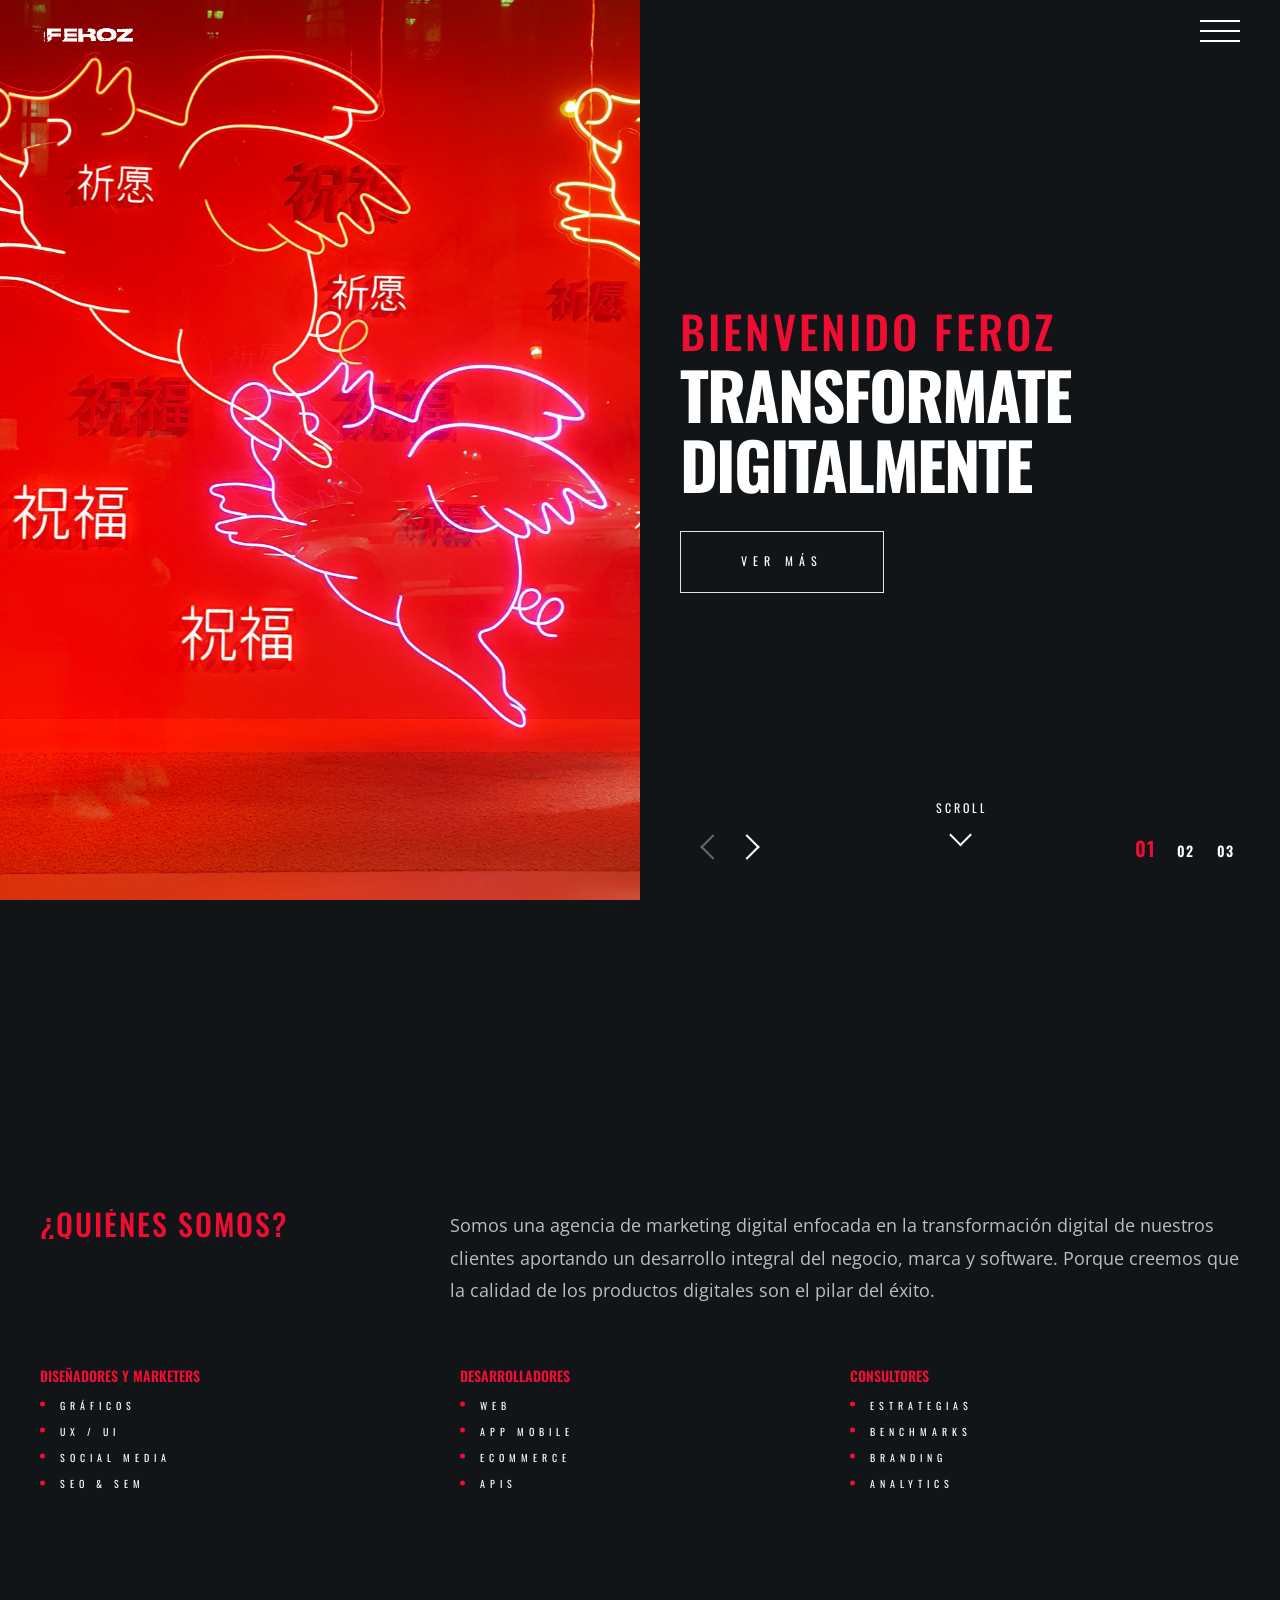
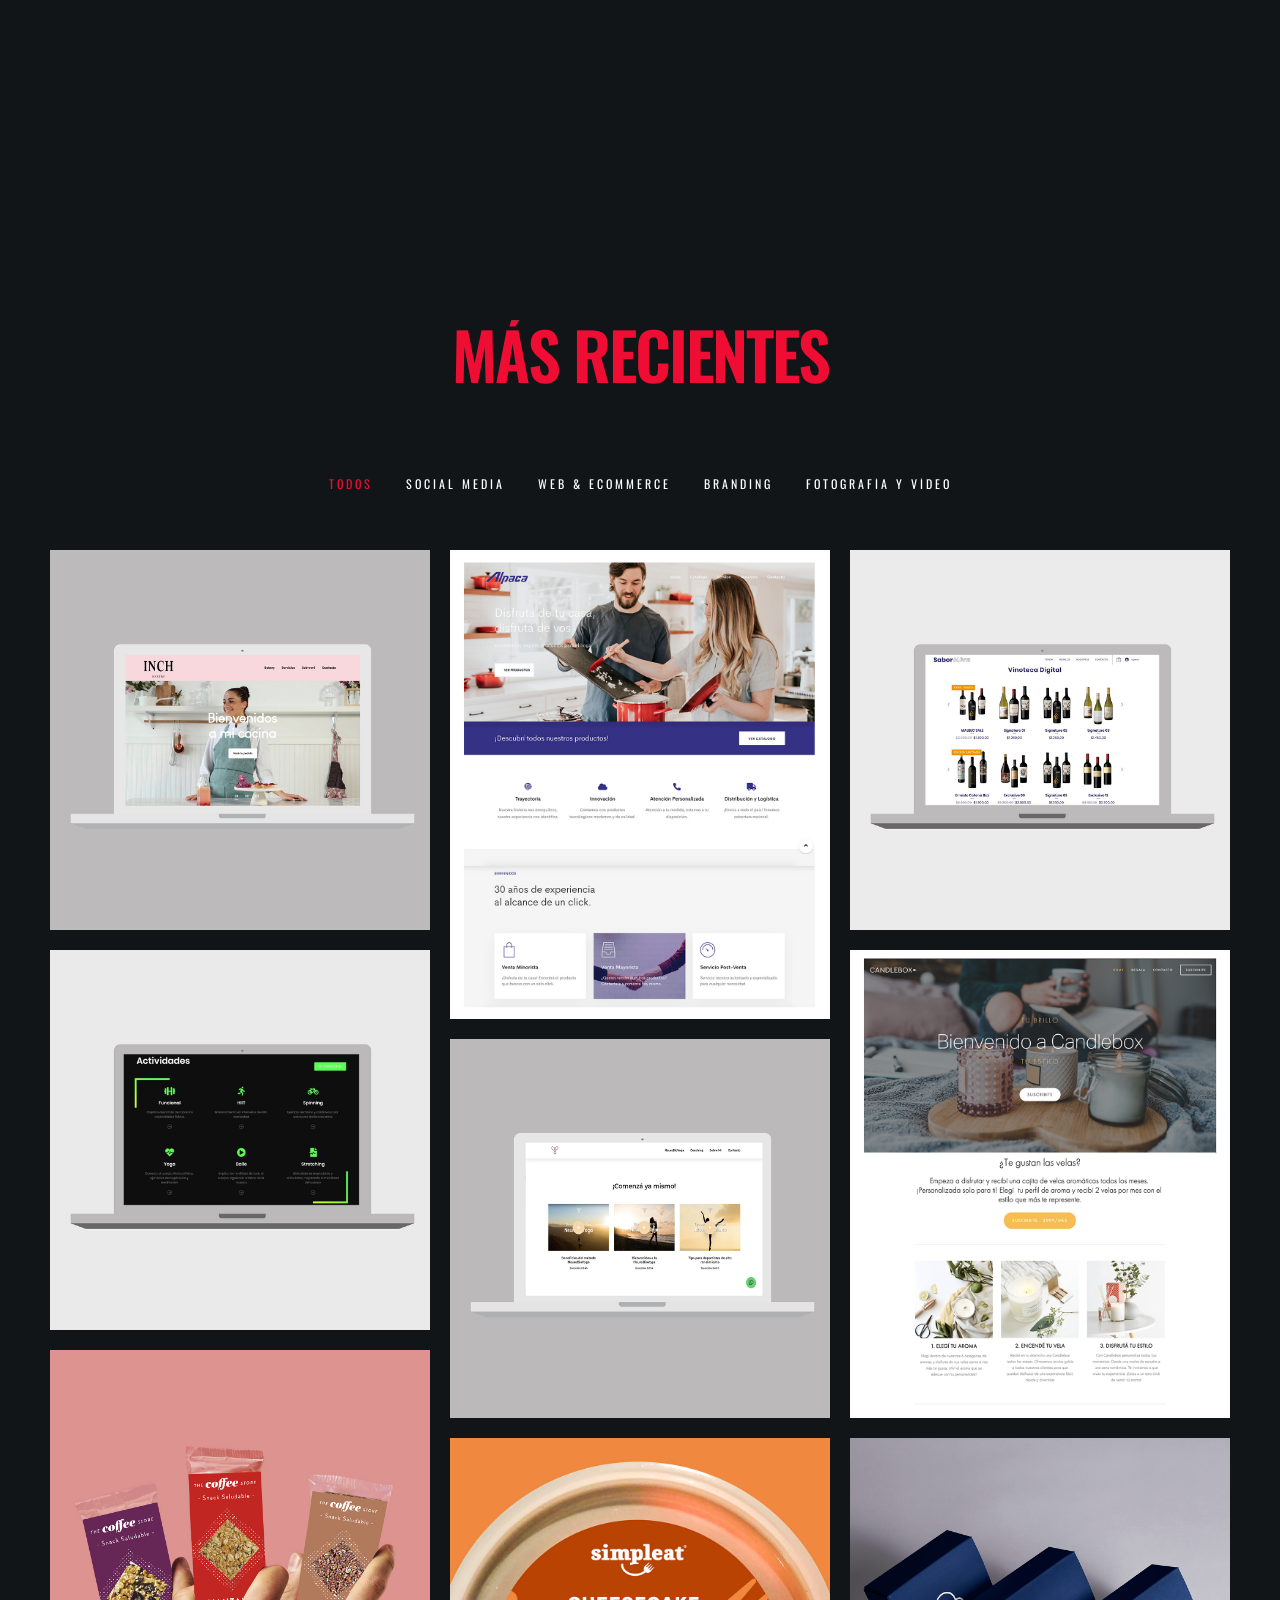
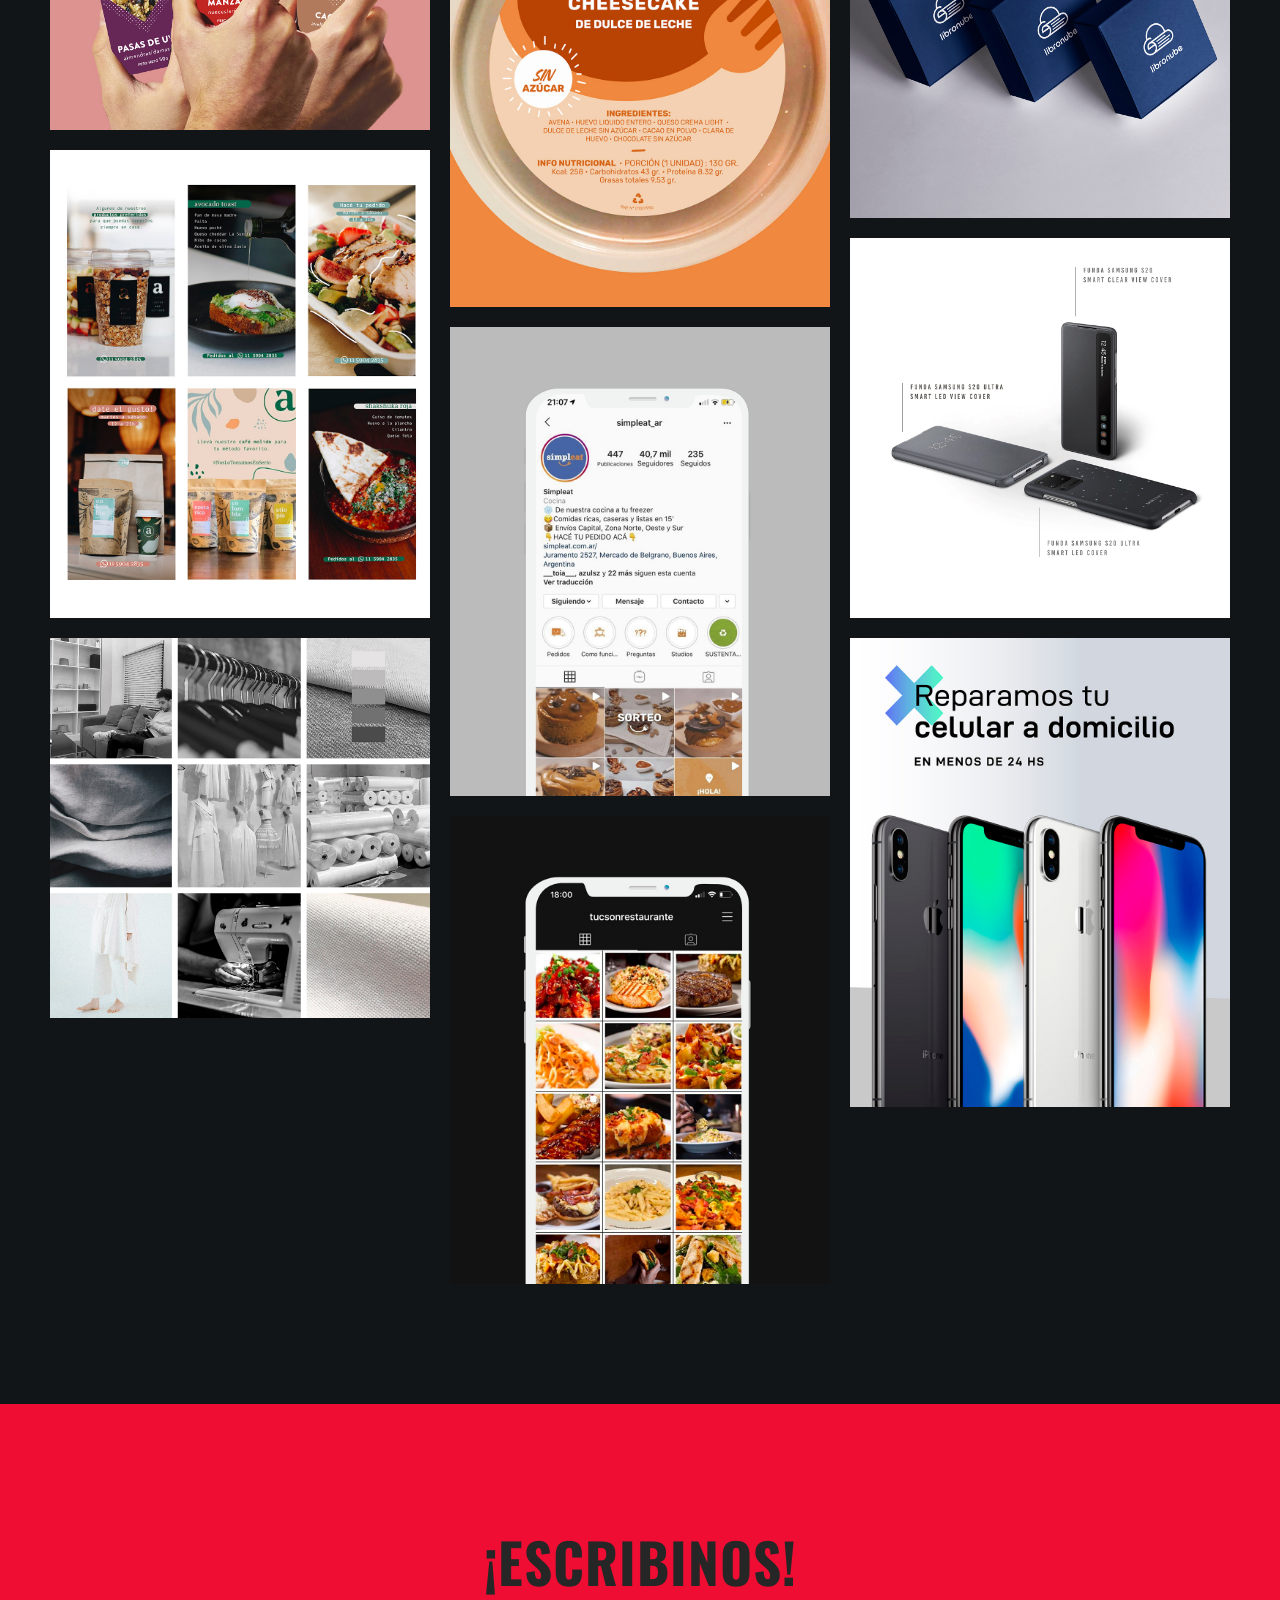
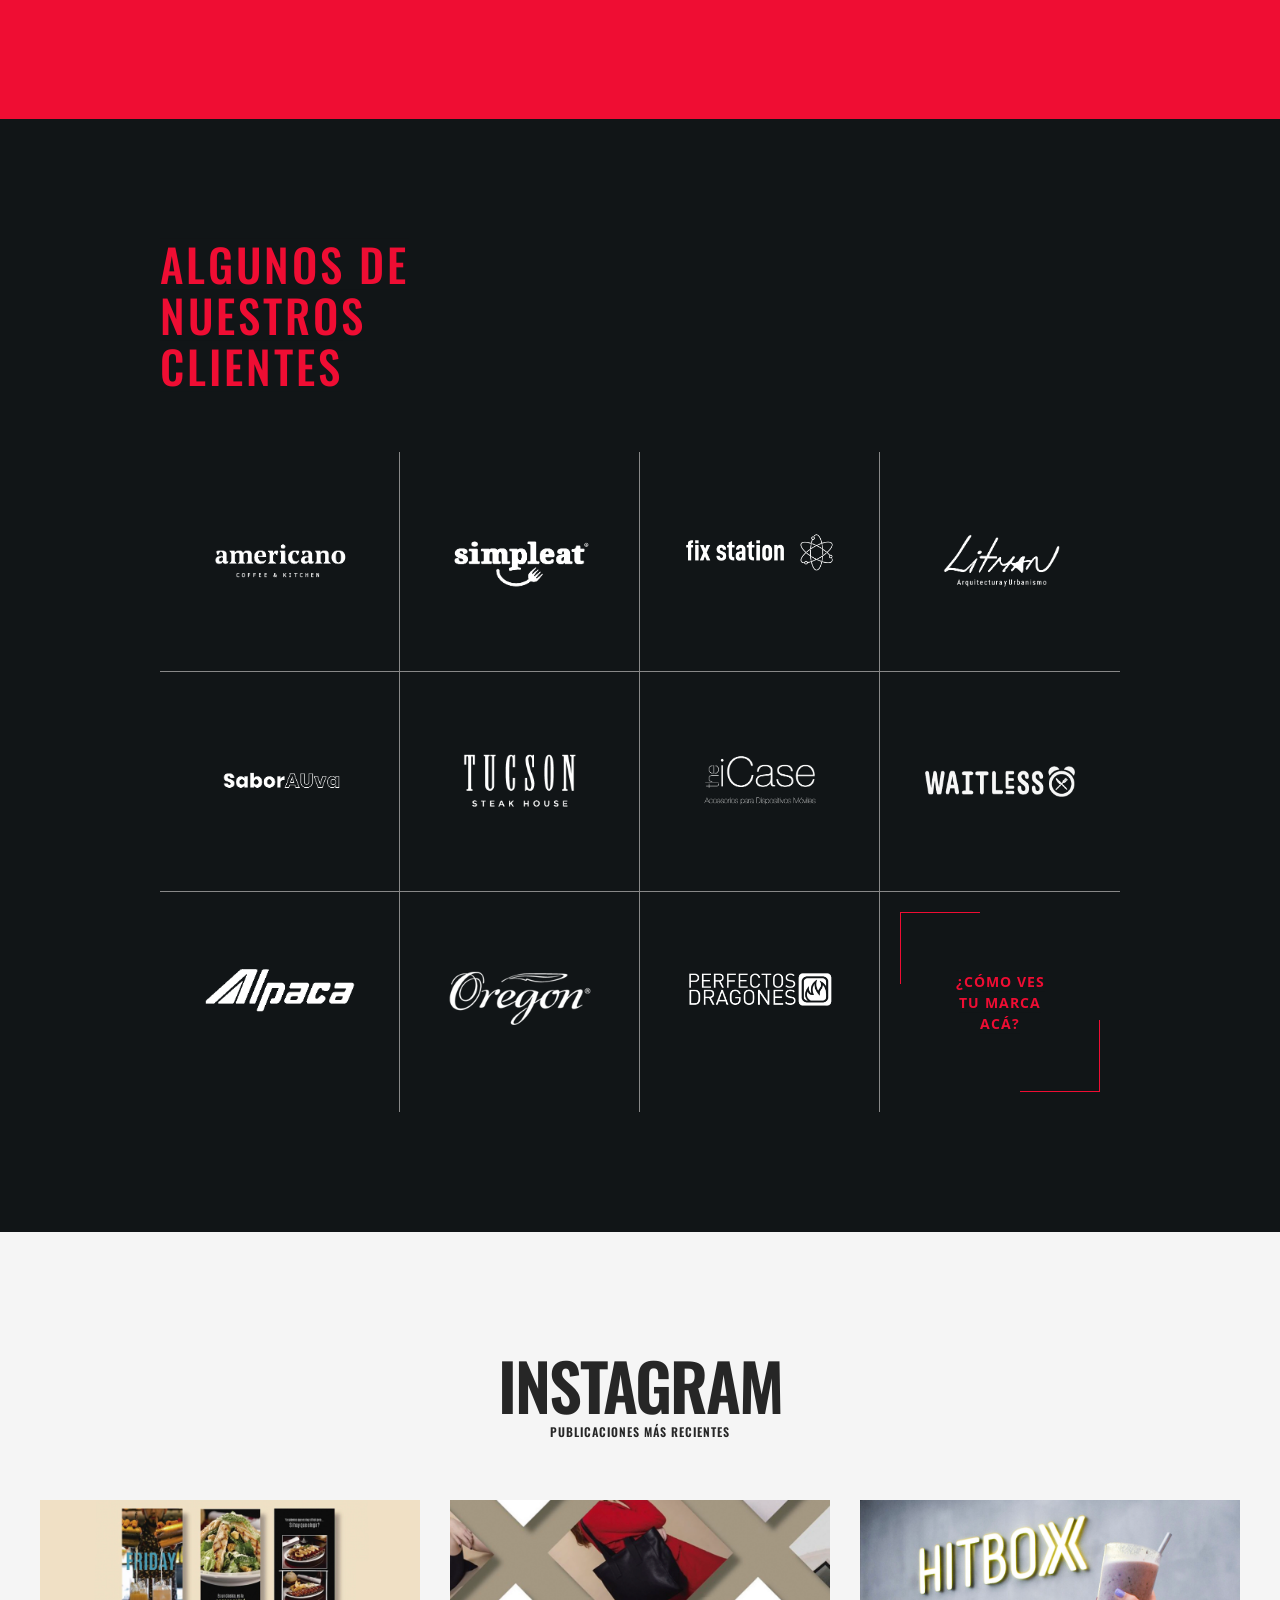
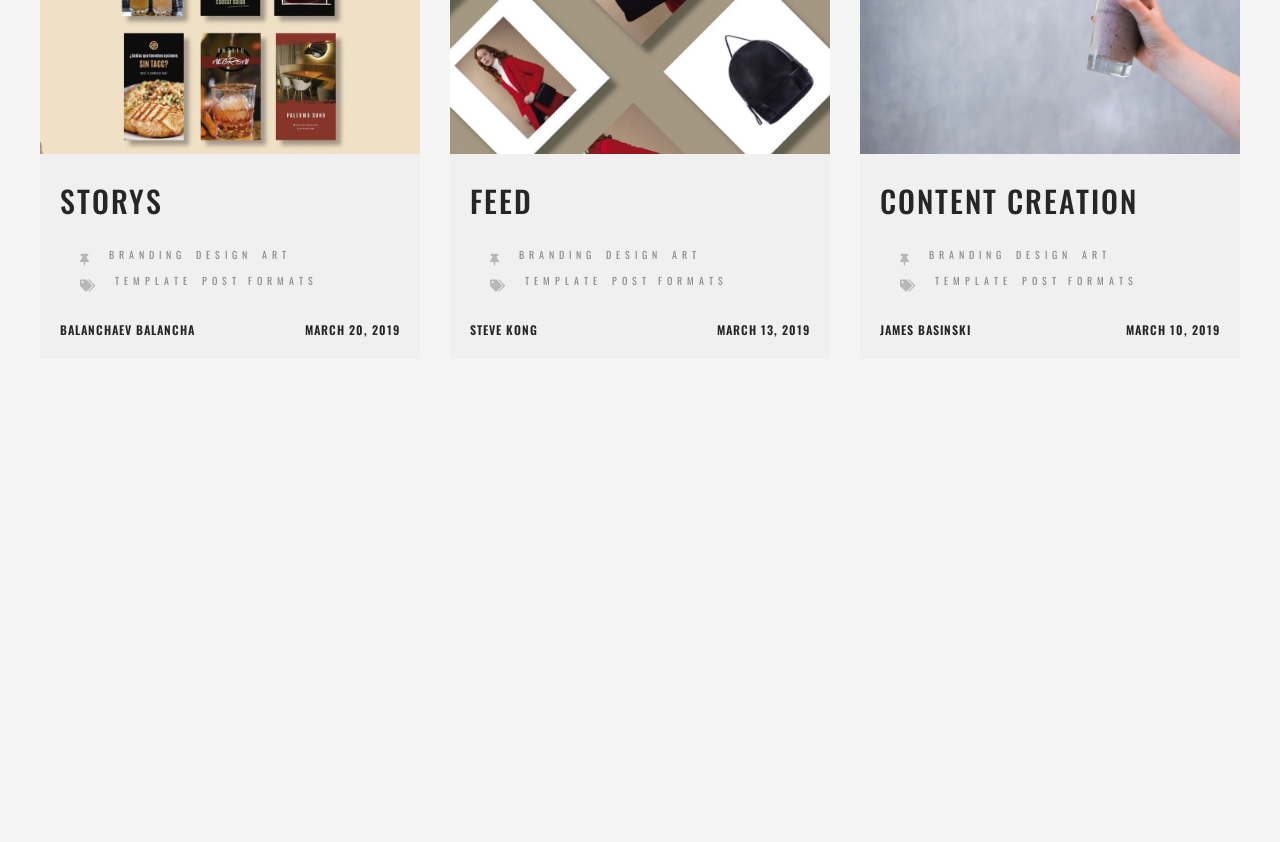
==== index.html @ e4326908 "." ====
<!DOCTYPE html>
<html lang="en">
    <head>
        <meta charset="utf-8">
        <meta name="viewport" content="width=device-width, initial-scale=1">

        <title>Feroz | Home</title>

		<!-- fonts -->
		<link href="https://fonts.googleapis.com/css?family=Open+Sans:300,400,500,600,700%7COswald:300,400,500,600,700&display=swap" rel="stylesheet" type="text/css">
		
		<!-- styles -->	
        <link  href="assets/css/plugins.css" rel="stylesheet" type="text/css">
        <link  href="assets/css/style.css" rel="stylesheet" type="text/css">
        <link  href="assets/css/responsive.css" rel="stylesheet" type="text/css">
	</head>
	<body class="loader">
		<!-- loading start -->
		<div class="loading">
		    <img class="logo-loading" src="/assets/feroz-blanco.png" alt="logo">
			</div>
			<!-- loading end -->
	    
		<!-- pointer start -->
		<div class="pointer" id="pointer">
			<i class="fas fa-long-arrow-alt-right"></i>
			<i class="fas fa-search"></i>
			<i class="fas fa-link"></i>
		</div><!-- pointer end -->
		
		<!-- to-top-btn start -->
		<a class="to-top-btn pointer-small" href="#up">
			  <span class="to-top-arrow"></span>		    
		</a><!-- to-top-btn end -->
	    
	    <!-- header start -->
	    <header class="fixed-header">
		    <!-- header-flex-box start -->
			<div class="header-flex-box">
			    <!-- logo start -->
				<a href="index.html" class="logo pointer-large animsition-link">
					<div class="logo-img-box">
						<img class="logo-white" src="assets/feroz-blanco.png" alt="logo">
						<img class="logo-black" src="assets/feroz-negro.png" alt="logo">
			        </div>
		        </a><!-- logo end -->
		        
				<!-- menu-open start -->	
				<div class="menu-open pointer-large">
					<span class="hamburger"></span>
				</div><!-- menu-open end -->
		    </div><!-- header-flex-box end -->
		</header><!-- header end -->
		
		<!-- nav-container start -->	
		<nav class="nav-container dark-bg-1">
			<!-- nav-logo start -->
			<div class="nav-logo">
				<img src="/assets/feroz-blanco.png" alt="logo">
			</div><!-- nav-logo end -->
			
			<!-- menu-close -->
			<div class="menu-close pointer-large"></div>

			<!-- dropdown-close-box start -->
			<div class="dropdown-close-box">
				<div class="dropdown-close pointer-large">
					<span></span>
				</div>
			</div><!-- dropdown-close-box end -->

			<!-- nav-menu start -->
			<ul class="nav-menu dark-bg-1">
				<!-- nav-box start -->
				<li class="nav-box nav-bg-change active ">
					<!-- le saque dropdown-open -->
					<a href="index.html" class="pointer-large nav-link">
						<span class="nav-btn active" data-text="Feroz">Feroz</span>
					</a>
					
				
					
					<div class="nav-bg" style="background-image: url(assets/portadas/portada4.jpg);"></div>
				</li><!-- nav-box end -->
				
				<!-- nav-box start -->
				<li class="nav-box nav-bg-change">
					<a href="contact.html" class="animsition-link pointer-large nav-link">
						<span class="nav-btn" data-text="Contacto">Contacto</span>
					</a>
					<div class="nav-bg" style="background-image: url(assets/portadas/portada2.jpg);"></div>
				</li><!-- nav-box end -->
				
			
			</ul><!-- nav-menu end -->
		</nav><!-- nav-container end -->
	    
		<!-- animsition-overlay start -->
		<main class="animsition-overlay" data-animsition-overlay="true">
			<!-- home-slider start -->
			<section class="home-slider" id="up">
				<!-- swiper-wrapper start -->
			  	<div class="swiper-wrapper">
						 <!-- swiper-slide start -->
						 <div class="swiper-slide flex-min-height-box home-slide">
					    <!-- slide-bg -->
				      	<div class="slide-bg" style="background-image:url(assets/portadas/portada4.jpg)"></div>
				      	<!-- home-slider-content start -->
					  	<div class="home-slider-content flex-min-height-inner dark-bg-1">
						  	<!-- flex-container start -->
					      	<div class="container top-bottom-padding-120 flex-container response-999">
						      	<!-- column start -->
						      	<div class="six-columns six-offset">
							      	<div class="content-left-margin-40">
								      	<h2 class="slider-overlay2 medium-title red-color" id="bienvenido">Bienvenido Feroz</h2>
								      	<h3 class="large-title-bold text-color-4">
							  				<span class="slider-overlay2 slider-tr-delay01">Transformate</span><br>
							  				<span class="slider-overlay2 slider-tr-delay02">digitalmente </span><br>
							  				<!-- <span class="slider-overlay2 slider-tr-delay03">tu negocio</span> -->
						  				</h3>
									  	<div class="slider-fade slider-tr-delay04 top-margin-30">
										  	<div class="border-btn-box pointer-large">
												<div class="border-btn-inner">
										      		<a href="#ancla" class="border-btn" data-text="Ver más">Ver más</a>
										    	</div>
											</div>
									  	</div>
							      	</div>
						      	</div><!-- column end -->
					      	</div><!-- flex-container end -->
				      	</div><!-- home-slider-content end -->
				    </div><!-- swiper-slide end -->
				  	<!-- swiper-slide start -->
				  	<div class="swiper-slide flex-min-height-box home-slide">
					  	<!-- slide-bg -->
				      	<div class="slide-bg overlay-loading2 overlay-dark-bg-1" style="background-image:url(assets/portadas/portada1.jpg)"></div>
				      	<!-- home-slider-content start -->
					  	<div class="home-slider-content flex-min-height-inner dark-bg-1">
						  	<!-- flex-container start -->
					      	<div class="container top-bottom-padding-120 flex-container response-999">
						      	<!-- column start -->
						      	<div class="six-columns six-offset">
							      	<div class="content-left-margin-40">
								      	<h2 class="large-title-bold">
							  				<span class="slider-title-fill slider-tr-delay01" data-text="Creemos en  ">Creemos en </span><br>
							  				<span class="slider-title-fill slider-tr-delay02" data-text="las">las </span><br>
							  				<span class="slider-title-fill slider-tr-delay03" data-text="metodologías ágiles">metodologías ágiles</span>
						  				</h2>
						  				<p class="p-style-bold-up text-height-20 d-flex-wrap">
										  	<span class="slider-title-fill slider-tr-delay04" data-text="Análisis |">Análisis |</span>
										  	<span class="slider-title-fill slider-tr-delay05" data-text="Desarrollo e implementación |">Desarrollo e implementación |</span>
										  	<span class="slider-title-fill slider-tr-delay06" data-text="Resultados">Resultados</span>
									  	</p>
									  	<div class="slider-fade slider-tr-delay07 top-margin-30">
										  	<div class="border-btn-box border-btn-red pointer-large">
												<div class="border-btn-inner">
										      		<a href="#ancla" class="border-btn" data-text="Ver más">Ver más</a>
										    	</div>
											</div>
									  	</div>
							      	</div>
						      	</div><!-- column end -->
					      	</div><!-- flex-container end -->
				      	</div><!-- home-slider-content end -->
				    </div><!-- swiper-slide end -->
				   
				    <!-- swiper-slide start -->
				    <div class="swiper-slide flex-min-height-box home-slide red-slide">
					    <!-- slide-bg -->
				      	<div class="slide-bg" style="background-image:url(assets/portadas/portadaa3.jpg)"></div>
				      	<!-- home-slider-content start -->
					  	<div class="home-slider-content flex-min-height-inner red-bg">
						  	<!-- flex-container start -->
					      	<div class="container top-bottom-padding-120 flex-container response-999">
						      	<!-- column start -->
						      	<div class="six-columns">
							      	<h2 class="large-title-bold">
						  				<span class="slider-title-fill slider-tr-delay01" data-text="Proveemos los">Proveemos los</span><br>
						  				<span class="slider-title-fill slider-tr-delay02" data-text="servicios digitales">servicios digitales</span><br>
						  				<span class="slider-title-fill slider-tr-delay03" data-text="más vanguardistas">más vanguardistas</span>
					  				</h2>
								  	<div class="small-title-oswald text-height-20 d-flex-wrap top-margin-20">
									  	<span class="slider-title-fill slider-tr-delay04 top-margin-10" data-text="Equipo creativo">Equipo creativo</span>
									  	<span class="slider-title-fill slider-tr-delay05 top-margin-10" data-text="Estrategias innovadoras">Estrategias innovadoras</span>
									  	<span class="slider-title-fill slider-tr-delay06 top-margin-10" data-text="Consultoría personalizada">Consultorías personalizadas</span>
								  	</div>
								  	<div class="arrow-btn-box slider-fade slider-tr-delay06 top-margin-30">
										<a href="#portfolio" class="arrow-btn pointer-large">Ver portfolio</a>
									</div>
						      	</div><!-- column end -->
					      	</div><!-- flex-container end -->
				      	</div><!-- home-slider-content end -->
				    </div><!-- swiper-slide end -->
			  	</div><!-- swiper-wrapper end -->
			  	
			  	<!-- swiper-button-next start -->
			  	<div class="swiper-button-next">
				  	<div class="slider-arrow-next-box">
					  	<span class="slider-arrow-next"></span>
				  	</div>
			  	</div><!-- swiper-button-next end -->
			  	<!-- swiper-button-prev start -->
			  	<div class="swiper-button-prev">
				  	<div class="slider-arrow-prev-box">
					  	<span class="slider-arrow-prev"></span>
				  	</div>
			  	</div><!-- swiper-button-prev end -->
			  	
			  	<!-- swiper-pagination -->
			  	<div class="swiper-pagination"></div>
			  	
			  	<!-- scroll-btn start -->
				<a href="#down" class="scroll-btn pointer-large">
					<div class="scroll-arrow-box">
						<span class="scroll-arrow"></span>
					</div>
					<div class="scroll-btn-flip-box">
						<span class="scroll-btn-flip" data-text="Scroll">Scroll</span>
					</div>
				 </a><!-- scroll-btn end -->
			</section><!-- home-slider end -->
			
				<!-- flex-min-height-box start -->
				<section id="down" class="dark-bg-1 flex-min-height-box about-page">
					<!-- flex-min-height-inner start -->
					<div class="flex-min-height-inner" id="ancla">
						<!-- container start -->
						<div class="container top-bottom-padding-120">
							<!-- flex-container start -->
							<div data-animation-container class="flex-container" >
								<!-- column start -->
								<div class="four-columns">
									<div class="content-right-margin-20">
										<h2 data-animation-child class="title-style title-fill" data-animation="title-fill-anim" data-text="¿Quiénes somos?">¿Quiénes somos?</h2>
									</div>
								</div>
								<div class="eight-columns">
									<div class="content-left-margin-10">
										<p data-animation-child class="p-style-large text-color-5 fade-anim-box tr-delay01" data-animation="fade-anim">Somos una agencia de marketing digital enfocada en la transformación digital de nuestros clientes aportando un desarrollo integral del negocio, marca y software. Porque creemos que la calidad de los productos digitales son el pilar del éxito. </p>
									</div>
								</div><!-- column end -->
								<!-- column start -->
								<div class="four-columns top-padding-60">
									<div class="content-right-margin-20">
										<h6 data-animation-child class="small-title-oswald title-fill tr-delay02" data-animation="title-fill-anim" data-text="Diseñadores y Marketers">Diseñadores y Marketers</h6>
										<ul class="list-dots">
											<li>
												<p data-animation-child class="p-letter-style text-color-4 fade-anim-box tr-delay03" data-animation="fade-anim">Gráficos</p>
											</li>
											<li>
												<p data-animation-child class="p-letter-style text-color-4 fade-anim-box tr-delay04" data-animation="fade-anim">UX / UI</p>
											</li>
											<li>
												<p data-animation-child class="p-letter-style text-color-4 fade-anim-box tr-delay04" data-animation="fade-anim">Social Media</p>
											</li>
											<li>
												<p data-animation-child class="p-letter-style text-color-4 fade-anim-box tr-delay04" data-animation="fade-anim">Seo & Sem</p>
											</li>
										</ul>
									</div>
								</div><!-- column end -->
								<!-- column start -->
								<div class="four-columns top-padding-60">
									<div class="content-left-margin-20">
										<h6 data-animation-child class="small-title-oswald title-fill tr-delay02" data-animation="title-fill-anim" data-text="Desarrolladores">Desarrolladores</h6>
										<ul class="list-dots">
											<li>
												<p data-animation-child class="p-letter-style text-color-4 fade-anim-box tr-delay03" data-animation="fade-anim">Web</p>
											</li>
											<li>
												<p data-animation-child class="p-letter-style text-color-4 fade-anim-box tr-delay04" data-animation="fade-anim">App Mobile</p>
											</li>
											<li>
												<p data-animation-child class="p-letter-style text-color-4 fade-anim-box tr-delay04" data-animation="fade-anim">Ecommerce</p>
											</li>
											<li>
												<p data-animation-child class="p-letter-style text-color-4 fade-anim-box tr-delay04" data-animation="fade-anim">Apis</p>
											</li>
										</ul>
									</div>
								</div><!-- column end -->
								<!-- column start -->
								<div class="four-columns top-padding-60">
									<div class="content-left-right-margin-10">
										<h6 data-animation-child class="small-title-oswald title-fill tr-delay02" data-animation="title-fill-anim" data-text="Consultores">Consultores</h6>
										<ul class="list-dots">
											<li>
												<p data-animation-child class="p-letter-style text-color-4 fade-anim-box tr-delay03" data-animation="fade-anim">Estrategias</p>
											</li>
											<li>
												<p data-animation-child class="p-letter-style text-color-4 fade-anim-box tr-delay04" data-animation="fade-anim">Benchmarks</p>
											</li>
											<li>
												<p data-animation-child class="p-letter-style text-color-4 fade-anim-box tr-delay04" data-animation="fade-anim">Branding</p>
											</li>
											<li>
												<p data-animation-child class="p-letter-style text-color-4 fade-anim-box tr-delay04" data-animation="fade-anim">Analytics</p>
											</li>
										</ul>
									</div>
								</div><!-- column end -->
								
							</div><!-- flex-container end -->
						</div><!-- container end -->
					</div><!-- flex-min-height-inner end -->
				</section><!-- flex-min-height-box end -->
		
						
					
				<!-- portfolio start -->
         <div id="portfolio">         
      <!-- dark-bg-2 start --> 
      <section id="down" class="dark-bg-1 top-bottom-padding-120 " >
        <!-- container start -->
        <div class="container" >       
					  <!-- id="mami" arriba  -->
          <div class="text-center">
            <h2 class="large-title text-height-10 title-fill" data-animation="title-fill-anim" data-text="Más recientes">Más recientes</h2><br>
          </div>

          <!-- filter-buttons start -->
          <div class="filter-buttons top-padding-90">
            <button class="filter-button-box pointer-small active" data-filter="*">
              <span class="filter-button-flip" data-text="Todos">Todos</span>
            </button>
            <button class="filter-button-box pointer-small" data-filter=".marketing">
              <span class="filter-button-flip" data-text="Social Media">Social Media</span>
            </button>
            <button class="filter-button-box pointer-small" data-filter=".web">
              <span class="filter-button-flip" data-text="web & ecommerce">web & ecommerce</span>
            </button>
            <button class="filter-button-box pointer-small" data-filter=".branding">
              <span class="filter-button-flip" data-text="Branding">Branding</span>
            </button>
            <button class="filter-button-box pointer-small" data-filter=".foto">
              <span class="filter-button-flip" data-text="Fotografía y vídeo">Fotografía y vídeo</span>
            </button>
          
          </div>
          <!-- filter-buttons end -->
          
          <!-- works start -->        
                    <div class="works">
                      <!-- grid-item start -->
            <a href="http://www.inchbakery.com/" class="animsition-link grid-item web">
                            <div class="work_item pointer-large hover-box hidden-box">
                                <img class="hover-img" src="assets/portfolio/cinch.png" alt="">
                                <div class="works-content">
                                  <span class="small-title-oswald red-color work-title-overlay">InchBakery</span>
                  <h3 class="title-style text-color-4">
                    <span class="work-title-overlay work-title-delay01">Desarrollo Web</span><br>
                    <!-- <span class="work-title-overlay work-title-delay02">pork belly lyft</span><br> -->
                    <!-- <span class="work-title-overlay work-title-delay03">brooklyn messeng</span> -->
                  </h3>
                                </div>
                            </div>
                        </a><!-- grid-item end -->
                        <!-- grid-item start -->
                        <a href="#" class="animsition-link grid-item web">
                          <div class="work_item pointer-large hover-box hidden-box">
                              <img class="hover-img" src="assets/portfolio/ralpaca.jpg" alt="">
                              <div class="works-content">
                                <span class="small-title-oswald red-color work-title-overlay">Alpaca</span>
                <h3 class="title-style text-color-4">
                  <span class="work-title-overlay work-title-delay01">Desarrollo Web</span><br>
                  <!-- <span class="work-title-overlay work-title-delay02">subway tile</span><br> -->
                  <!-- <span class="work-title-overlay work-title-delay03">salvia brooklyn</span> -->
                </h3>
                              </div>
                          </div>
                      </a><!-- grid-item end -->
                      <!-- grid-item start -->
            <a href="https://www.saborauva.com/" class="animsition-link grid-item web">
                            <div class="work_item pointer-large hover-box hidden-box">
                                <img class="hover-img" src="assets/portfolio/csuva.jpg" alt="">
                                <div class="works-content">
                                  <span class="small-title-oswald red-color work-title-overlay">Sabor A Uva</span>
                  <h3 class="title-style text-color-4">
                    <span class="work-title-overlay work-title-delay01">Desarrollo de ecommerce</span><br>
                    <!-- <span class="work-title-overlay work-title-delay02">pork belly lyft</span><br> -->
                    <!-- <span class="work-title-overlay work-title-delay03">brooklyn messeng</span> -->
                  </h3>
                                </div>
                            </div>
                        </a><!-- grid-item end -->
                      <!-- grid-item start -->
            <a href="https://www.rebel.online/" class="animsition-link grid-item web">
                            <div class="work_item pointer-large hover-box hidden-box">
                                <img class="hover-img" src="assets/portfolio/rebel.jpg" alt="">
                                <div class="works-content">
                                  <span class="small-title-oswald red-color work-title-overlay">Rebel Online</span>
                  <h3 class="title-style text-color-4">
                    <span class="work-title-overlay work-title-delay01">Desarrollo web</span><br>
                    <!-- <span class="work-title-overlay work-title-delay02">pork belly lyft</span><br> -->
                    <!-- <span class="work-title-overlay work-title-delay03">brooklyn messeng</span> -->
                  </h3>
                                </div>
                            </div>
                        </a><!-- grid-item end -->
                          <!-- grid-item start -->
                          <a href="www.gocandlebox.com" class="animsition-link grid-item web">
                            <div class="work_item pointer-large hover-box hidden-box">
                                <img class="hover-img" src="assets/portfolio/rcandlebox.png" alt="">
                                <div class="works-content">
                                  <span class="small-title-oswald red-color work-title-overlay">Candlebox</span>
                  <h3 class="title-style text-color-4">
                    <span class="work-title-overlay work-title-delay01">Desarrollo de ecommerce</span><br>
                    <!-- <span class="work-title-overlay work-title-delay02">subway tile</span><br> -->
                    <!-- <span class="work-title-overlay work-title-delay03">salvia brooklyn</span> -->
                  </h3>
                                </div>
                            </div>
                        </a><!-- grid-item end -->
                        <!-- grid-item start -->
            <a href="http://www.neurobioyoga.org/" class="animsition-link grid-item web">
              <div class="work_item pointer-large hover-box hidden-box">
                  <img class="hover-img" src="assets/portfolio/cyoga.jpg" alt="">
                  <div class="works-content">
                    <span class="small-title-oswald red-color work-title-overlay">NeuroBioYoga</span>
    <h3 class="title-style text-color-4">
      <span class="work-title-overlay work-title-delay01">Desarrollo Web</span><br>
      <span class="work-title-overlay work-title-delay02">Diseño de logotipo</span><br>
      <!-- <span class="work-title-overlay work-title-delay03">brooklyn messeng</span> -->
    </h3>
                  </div>
              </div>
          </a><!-- grid-item end -->
                        
                        <!-- grid-item start -->
                        <a href="project.html" class="animsition-link grid-item branding">
                            <div class="work_item pointer-large hover-box hidden-box">
                                <img class="hover-img" src="assets/portfolio/ccofee.jpg" alt="">
                                <div class="works-content">
                                  <span class="small-title-oswald red-color work-title-overlay">The Coffee Store</span>
                  <h3 class="title-style text-color-4">
                    <span class="work-title-overlay work-title-delay01">Branding</span><br>
                    <!-- <span class="work-title-overlay work-title-delay02">gluten-free</span><br> -->
                    <!-- <span class="work-title-overlay work-title-delay03">Man bun small</span> -->
                  </h3>
                                </div>
                            </div>
                        </a><!-- grid-item end -->
                        <!-- grid-item start -->
                        <a href="project.html" class="animsition-link grid-item branding">
                            <div class="work_item pointer-large hover-box hidden-box">
                                <img class="hover-img" src="assets/portfolio/rsimpledesign.jpg" alt="">
                                <div class="works-content">
                                  <span class="small-title-oswald red-color work-title-overlay">Simpleat</span>
                  <h3 class="title-style text-color-4">
                    <span class="work-title-overlay work-title-delay01">Diseño de packaging & Branding</span><br>
                    <span class="work-title-overlay work-title-delay02">Redes sociales</span><br>
                    <!-- <span class="work-title-overlay work-title-delay03">Man bun small</span> -->
                  </h3>
                                </div>
                            </div>
                        </a><!-- grid-item end -->
                        <!-- grid-item start -->
                        <a href="project.html" class="animsition-link grid-item branding">
                          <div class="work_item pointer-large hover-box hidden-box">
                              <img class="hover-img" src="assets/portfolio/clibronube.jpg" alt="">
                              <div class="works-content">
                                <span class="small-title-oswald red-color work-title-overlay">Libronube</span>
                <h3 class="title-style text-color-4">
                  <span class="work-title-overlay work-title-delay01">Diseño de packaging</span><br>
                  <!-- <span class="work-title-overlay work-title-delay02">gluten-free</span><br> -->
                  <!-- <span class="work-title-overlay work-title-delay03">Man bun small</span> -->
                </h3>
                              </div>
                          </div>
                      </a><!-- grid-item end -->
                        <!-- grid-item start -->
                        <a href="project.html" class="animsition-link grid-item foto">
                          <div class="work_item pointer-large hover-box hidden-box">
                              <img class="hover-img" src="assets/portfolio/ramericanosocial.jpg" alt="">
                              <div class="works-content">
                                <span class="small-title-oswald red-color work-title-overlay">Americano Bar</span>
                <h3 class="title-style text-color-4">
                  <span class="work-title-overlay work-title-delay01">Redes sociales</span><br>
                  <span class="work-title-overlay work-title-delay02">Diseño de piezas gráficas</span><br>
                  <!-- <span class="work-title-overlay work-title-delay03">Man bun small</span> -->
                </h3>
                              </div>
                          </div>
                      </a><!-- grid-item end -->
                        
                       
                       
                        <!-- grid-item start -->
                        <a href="project.html" class="animsition-link grid-item foto">
                          <div class="work_item pointer-large hover-box hidden-box">
                              <img class="hover-img" src="assets/portfolio/cicase.jpg" alt="">
                              <div class="works-content">
                                <span class="small-title-oswald red-color work-title-overlay">Icase</span>
                <h3 class="title-style text-color-4">
                  <span class="work-title-overlay work-title-delay01">Producción de fotos</span><br>
                  <span class="work-title-overlay work-title-delay02">Redes sociales</span><br>
                  <!-- <span class="work-title-overlay work-title-delay03">Man bun small</span> -->
                </h3>
                              </div>
                          </div>
                      </a><!-- grid-item end -->
                        <!-- grid-item start -->
                        <!-- <a href="project.html" class="animsition-link grid-item foto">
                          <div class="work_item pointer-large hover-box hidden-box">
                              <img class="hover-img" src="assets/portfolio-webp/12.webp" alt="">
                              <div class="works-content">
                                <span class="small-title-oswald red-color work-title-overlay">Americano</span>
                <h3 class="title-style text-color-4">
                  <span class="work-title-overlay work-title-delay01">Producción de fotos</span><br> -->
                  <!-- <span class="work-title-overlay work-title-delay02">gluten-free</span><br> -->
                  <!-- <span class="work-title-overlay work-title-delay03">Man bun small</span> -->
                <!-- </h3> -->
                              <!-- </div> -->
                          <!-- </div> -->
											<!-- </a> -->
											<!-- grid-item end -->
                       
                        
                        
                     
                        <!-- grid-item start -->
                        <a href="project.html" class="animsition-link grid-item marketing">
                            <div class="work_item pointer-large hover-box hidden-box">
                                <img class="hover-img" src="assets/portfolio/rsimple.jpg" alt="">
                                <div class="works-content">
                                  <span class="small-title-oswald red-color work-title-overlay">Simpleat</span>
                  <h3 class="title-style text-color-4">
                    <span class="work-title-overlay work-title-delay01">Redes sociales</span><br>
                    <!-- <span class="work-title-overlay work-title-delay02">subway tile</span><br> -->
                    <!-- <span class="work-title-overlay work-title-delay03">salvia brooklyn</span> -->
                  </h3>
                                </div>
                            </div>
                        </a><!-- grid-item end -->
                        <!-- grid-item start -->
                        <a href="project.html" class="animsition-link grid-item marketing">
                          <div class="work_item pointer-large hover-box hidden-box">
                              <img class="hover-img" src="assets/portfolio/cavnc.jpg" alt="">
                              
                              <div class="works-content">
                                <span class="small-title-oswald red-color work-title-overlay">AVNC</span>
                <h3 class="title-style text-color-4">
                  <span class="work-title-overlay work-title-delay01">Redes sociales</span><br>
                  <!-- <span class="work-title-overlay work-title-delay02">pork belly lyft</span><br> -->
                  <!-- <span class="work-title-overlay work-title-delay03">brooklyn messeng</span> -->
                </h3>
                              </div>
                          </div>
                      </a><!-- grid-item end -->
                      <!-- grid-item start -->
                      <a href="project.html" class="animsition-link grid-item marketing">
                        <div class="work_item pointer-large hover-box hidden-box">
                            <img class="hover-img" src="assets/portfolio/rfixstation.jpg" alt="">
                            <div class="works-content">
                              <span class="small-title-oswald red-color work-title-overlay">Fix Station</span>
              <h3 class="title-style text-color-4">
                <span class="work-title-overlay work-title-delay01">Redes sociales</span><br>
                <span class="work-title-overlay work-title-delay02">Marketing digital</span><br>
                <!-- <span class="work-title-overlay work-title-delay03">salvia brooklyn</span> -->
              </h3>
                            </div>
                        </div>
                    </a><!-- grid-item end -->
                    
                      <!-- grid-item start -->
                      <a href="project.html" class="animsition-link grid-item marketing">
                        <div class="work_item pointer-large hover-box hidden-box">
                            <img class="hover-img" src="assets/portfolio/rtucsonsocial.jpg" alt="">
                            
                            <div class="works-content">
                              <span class="small-title-oswald red-color work-title-overlay">Tucson Restaurante</span>
              <h3 class="title-style text-color-4">
                <span class="work-title-overlay work-title-delay01">Redes sociales</span><br>
                <span class="work-title-overlay work-title-delay02">Marketing digital</span><br>
                <!-- <span class="work-title-overlay work-title-delay03">brooklyn messeng</span> -->
              </h3>
                            </div>
                        </div>
                    </a><!-- grid-item end -->
                       
                       
                    </div><!-- works end -->  
                </div><!-- container end -->       
      </section><!-- dark-bg-2 end -->
      
      <div class="text-center top-bottom-padding-120 red-bg" data-midnight="black" id="mami"> 
        <a href="contact.html" class="pointer-large overlay-btn-box">
          <span class="overlay-btn" data-text="¡Escribinos!">¡Escribinos!</span>
        </a>
      </div>


                <!-- portfolio ends  -->

							
							</div>
			
			<!-- section start -->
			<section class="dark-bg-1" id="">
				<!-- container start -->
				<div class="container small top-bottom-padding-120">
					<!-- medium-title start -->
					<h2 data-animation-container class="medium-title">
						<span data-animation-child class="title-fill" data-animation="title-fill-anim" data-text="Algunos de">Algunos de</span><br>
						<span data-animation-child class="title-fill tr-delay01" data-animation="title-fill-anim" data-text="nuestros">nuestros</span><br>
						<span data-animation-child class="title-fill tr-delay02" data-animation="title-fill-anim" data-text="clientes">clientes</span>
					</h2><!-- medium-title end -->
					
					<!-- client-list start -->
					<ul class="client-list d-flex-wrap top-padding-60">
						<li>
							<a href="#" class="pointer-large d-block">
								<div class="brand-box">
									<img src="assets/logos-blancos/american-blanco.png" alt="Brand" class="hover-opac-img">
									<img src="assets/logos-blancos/american-blanco.png" alt="Brand" class="opac-img">
								</div>
							</a>
						</li>
						<li>
							<a href="#" class="pointer-large d-block">
								<div class="brand-box">
									<img src="assets/logos-blancos/simpleat-blanco.png" alt="Brand" class="hover-opac-img">
									<img src="assets/logos-blancos/simpleat-blanco.png" alt="Brand" class="opac-img">
								</div>
							</a>
						</li>
						<li>
							<a href="#" class="pointer-large d-block" style="padding-top: 80px;">
								<div class="brand-box">
									<img src="assets/logos-blancos/Fix - Logo -16.png" alt="Brand" class="hover-opac-img">
									<img src="assets/logos-blancos/Fix - Logo -16.png" alt="Brand" class="opac-img">
								</div>
							</a>
						</li>
						<li>
							<a href="#" class="pointer-large d-block">
								<div class="brand-box">
									<img src="assets/logos-blancos/litman-blanco.png" alt="Brand" class="hover-opac-img">
									<img src="assets/logos-blancos/litman-blanco.png" alt="Brand" class="opac-img">
								</div>
							</a>
						</li>
						<li>
							<a href="#" class="pointer-large d-block">
								<div class="brand-box">
									<img src="assets/logos-blancos/suva-blanco.png" alt="Brand" class="hover-opac-img">
									<img src="assets/logos-blancos/suva-blanco.png" alt="Brand" class="opac-img">
								</div>
							</a>
						</li>
						<li>
							<a href="#" class="pointer-large d-block">
								<div class="brand-box">
									<img src="assets/logos-blancos/tucson-blanco.png" alt="Brand" class="hover-opac-img">
									<img src="assets/logos-blancos/tucson-blanco.png" alt="Brand" class="opac-img">
								</div>
							</a>
						</li>
						<li>
							<a href="#" class="pointer-large d-block">
								<div class="brand-box">
									<img src="assets/logos-blancos/icase-blanco.png" alt="Brand" class="hover-opac-img">
									<img src="assets/logos-blancos/icase-blanco.png" alt="Brand" class="opac-img">
								</div>
							</a>
						</li>
						<li>
							<a href="#" class="pointer-large d-block" style="padding-top: 120px;">
								<div class="brand-box">
									<img href="#" src="assets/logos-blancos/logowaitlessblanco.png" alt="Brand" class="hover-opac-img">
									<img href="#" src="assets/logos-blancos/logowaitlessblanco.png" alt="Brand" class="opac-img">
								</div>
							</a>
						</li>
						<li>
							<a href="#" class="pointer-large d-block" style="padding-top: 70px;">
								<div class="brand-box">
									<img src="assets/logos-blancos/image (10).png " alt="Brand" class="hover-opac-img">
									<img src="assets/logos-blancos/image (10).png" alt="Brand" class="opac-img">
								</div>
							</a>
						</li>
						<li>
							<a href="#" class="pointer-large d-block" style="padding-bottom: 20px;">
								<div class="brand-box">
									<img src="assets/logos-blancos/oregon.png" alt="Brand" class="hover-opac-img">
									<img src="assets/logos-blancos/oregon.png" alt="Brand" class="opac-img">
								</div>
							</a>
						</li>
						<li>
							<a href="#" class="pointer-large d-block" style="padding-top: 80px;">
								<div class="brand-box">
									<img src="assets/logos-blancos/logo-986118891-1516217356-75af88f7e35b1833128131432147dfbb1516217356 2.png" alt="Brand" class="hover-opac-img">
									<img src="assets/logos-blancos/logo-986118891-1516217356-75af88f7e35b1833128131432147dfbb1516217356 2.png " alt="Brand" class="opac-img">
								</div>
							</a>
						</li>
						<li class="empty-spot-box">
							<a data-animation-container href="#" class="pointer-large p-style-bold-up empty-spot d-block">
								<span data-animation-child class="title-fill" data-animation="title-fill-anim" data-text="¿Cómo ves">¿Cómo ves</span>
								<span data-animation-child class="title-fill tr-delay01" data-animation="title-fill-anim" data-text="tu marca">tu marca</span>
								<span data-animation-child class="title-fill tr-delay02" data-animation="title-fill-anim" data-text="acá?">acá?</span>
							</a>
						</li>
					</ul><!-- client-list end -->
				</div><!-- container end -->
			</section><!-- section end -->

		
			
			<!-- video-content-bg start -->
			<!-- <div class="video-content-bg" style="background-image:url(assets/images/backgrounds/business-calligraphy-chinese-lanterns-1455969.jpg)">
				<div class="bg-overlay"></div>
				<a href="https://www.youtube.com/watch?v=9TGlc0Fufgk" class="video-play-button popup-youtube pointer-large">
					<span></span>
				</a>
			</div> -->
			<!-- video-content-bg end -->
			
			<!-- latest-news start -->
			<section class="latest-news top-padding-120 bottom-padding-30 light-bg-1" data-midnight="black" >
				<!-- container start -->
				<div class="container">
					<!-- text-center start -->
					<div data-animation-container class="text-center">
						<h2 data-animation-child class="large-title text-height-10 text-color-1 overlay-anim-box2" data-animation="overlay-anim2">Instagram</h2><br>
						<p data-animation-child class="fade-anim-box tr-delay02 text-color-1 xsmall-title-oswald top-margin-5" data-animation="fade-anim">Publicaciones más recientes</p>
					</div><!-- text-center end -->

					<!-- flex-container start -->
					<div class="flex-container response-999 top-padding-60">
						<!-- column start -->
						<div class="four-columns bottom-padding-90">
							<article class="content-right-margin-20 light-bg-2" data-animation-container>
								<a href="https://www.instagram.com/feroz.agency/?hl=es-la" class="pointer-large animsition-link hover-box d-block">
									<div class="overlay-anim-box2 overlay-dark-bg-2" data-animation="overlay-anim2">
										<img class="hover-img" src="assets/instagram/1920x1280.jpg" alt="blog img">
									</div>
									<h3 class="title-style text-color-1 top-margin-30 blog-title content-padding-l-r-20">
										<span data-animation-child class="overlay-anim-box2 hover-content overlay-dark-bg-2 tr-delay01" data-animation="overlay-anim2"> Storys</span><br>
										<!-- <span data-animation-child class="overlay-anim-box2 hover-content overlay-dark-bg-2 tr-delay02" data-animation="overlay-anim2">brooklyn bun</span><br> -->
										<!-- <span data-animation-child class="overlay-anim-box2 hover-content overlay-dark-bg-2 tr-delay03" data-animation="overlay-anim2">pickled bespoke</span> -->
									</h3>
								</a>
								<div class="content-padding-bottom-20 content-padding-l-r-20">
			                        <ul data-animation-child class="blog-category top-margin-30 fade-anim-box tr-delay04 text-color-2" data-animation="fade-anim">
			                            <li><i class="fas fa-thumbtack text-color-3"></i></li>
			                            <li class="p-letter-style pointer-small hover-color"><a href="#">branding</a></li>
			                            <li class="p-letter-style pointer-small hover-color"><a href="#">design</a></li>
			                            <li class="p-letter-style pointer-small hover-color"><a href="#">art</a></li>
			                        </ul>
			                        <ul data-animation-child class="blog-tags top-margin-10 fade-anim-box tr-delay05 text-color-2" data-animation="fade-anim">
		                                <li><i class="fas fa-tags text-color-3"></i></li>
		                                <li class="p-letter-style pointer-small hover-color"><a href="#">template</a></li>
			                            <li class="p-letter-style pointer-small hover-color"><a href="#">post formats</a></li>
			                        </ul>
		                            <div data-animation-child class="blog-autor-date top-margin-30 fade-anim-box tr-delay06 text-color-1" data-animation="fade-anim">
		                            	<a class="xsmall-title-oswald pointer-small hover-color" href="#">Balanchaev Balancha</a>
										<a class="xsmall-title-oswald pointer-small hover-color" href="#">March 20, 2019</a>
		                            </div>
								</div>					
							</article>
						</div><!-- column end -->
						<!-- column start -->
						<div class="four-columns bottom-padding-90" id="mami">
							<article class="content-left-right-margin-10 light-bg-2" data-animation-container>
								<a href="https://www.instagram.com/feroz.agency/?hl=es-la" class="pointer-large animsition-link hover-box d-block">
									<div class="overlay-anim-box2 overlay-dark-bg-2" data-animation="overlay-anim2">
										<img class="hover-img" src="assets/instagram/1920 x 1280.jpg" alt="blog img">
									</div>
									<h3 class="title-style text-color-1 top-margin-30 blog-title content-padding-l-r-20">
										<span data-animation-child class="overlay-anim-box2 hover-content overlay-dark-bg-2 tr-delay01" data-animation="overlay-anim2"> Feed</span><br>
										<!-- <span data-animation-child class="overlay-anim-box2 hover-content overlay-dark-bg-2 tr-delay02" data-animation="overlay-anim2">franzen woke</span><br> -->
										<!-- <span data-animation-child class="overlay-anim-box2 hover-content overlay-dark-bg-2 tr-delay03" data-animation="overlay-anim2">master cleanse</span> -->
									</h3>
								</a>
								<div class="content-padding-bottom-20 content-padding-l-r-20">
									<ul data-animation-child class="blog-category top-margin-30 fade-anim-box tr-delay04 text-color-2" data-animation="fade-anim">
		                                <li><i class="fas fa-thumbtack text-color-3"></i></li>
		                                <li class="p-letter-style pointer-small hover-color"><a href="#">branding</a></li>
		                                <li class="p-letter-style pointer-small hover-color"><a href="#">design</a></li>
		                                <li class="p-letter-style pointer-small hover-color"><a href="#">art</a></li>
		                            </ul>
		                            <ul data-animation-child class="blog-tags top-margin-10 fade-anim-box tr-delay05 text-color-2" data-animation="fade-anim">
		                                <li><i class="fas fa-tags text-color-3"></i></li>
		                                <li class="p-letter-style pointer-small hover-color"><a href="#">template</a></li>
		                                <li class="p-letter-style pointer-small hover-color"><a href="#">post formats</a></li>
		                            </ul>
		                            <div data-animation-child class="blog-autor-date top-margin-30 fade-anim-box tr-delay06 text-color-1" data-animation="fade-anim">
		                            	<a class="xsmall-title-oswald pointer-small hover-color" href="#">Steve Kong</a>
										<a class="xsmall-title-oswald pointer-small hover-color" href="#">March 13, 2019</a>
		                            </div>		
								</div>						
							</article>
						</div><!-- column end -->
						<!-- column start -->
						<div class="four-columns bottom-padding-90" id="mami" >
							<article class="content-left-margin-20 light-bg-2" data-animation-container>
								<a href="https://www.instagram.com/feroz.agency/?hl=es-la" class="pointer-large animsition-link hover-box d-block">
									<div class="overlay-anim-box2 overlay-dark-bg-2" data-animation="overlay-anim2">
										<img class="hover-img" src="assets/instagram/1920 x 1280 1 .jpg" alt="blog img">
									</div>
									<h3 class="title-style text-color-1 top-margin-30 blog-title content-padding-l-r-20">
										<span data-animation-child class="overlay-anim-box2 hover-content overlay-dark-bg-2 tr-delay01" data-animation="overlay-anim2"> Content Creation</span><br>
										<!-- <span data-animation-child class="overlay-anim-box2 hover-content overlay-dark-bg-2 tr-delay02" data-animation="overlay-anim2">artisan pickled</span><br> -->
										<!-- <span data-animation-child class="overlay-anim-box2 hover-content overlay-dark-bg-2 tr-delay03" data-animation="overlay-anim2">hot chicken</span> -->
									</h3>
								</a>
								<div class="content-padding-bottom-20 content-padding-l-r-20">
									<ul data-animation-child class="blog-category top-margin-30 fade-anim-box tr-delay04 text-color-2" data-animation="fade-anim">
		                                <li><i class="fas fa-thumbtack text-color-3"></i></li>
		                                <li class="p-letter-style pointer-small hover-color"><a href="#">branding</a></li>
		                                <li class="p-letter-style pointer-small hover-color"><a href="#">design</a></li>
		                                <li class="p-letter-style pointer-small hover-color"><a href="#">art</a></li>
		                            </ul>
		                            <ul data-animation-child class="blog-tags top-margin-10 fade-anim-box tr-delay05 text-color-2" data-animation="fade-anim">
		                                <li><i class="fas fa-tags text-color-3"></i></li>
		                                <li class="p-letter-style pointer-small hover-color"><a href="#">template</a></li>
		                                <li class="p-letter-style pointer-small hover-color"><a href="#">post formats</a></li>
		                            </ul>
		                            <div data-animation-child class="blog-autor-date top-margin-30 fade-anim-box tr-delay06 text-color-1" data-animation="fade-anim">
		                            	<a class="xsmall-title-oswald pointer-small hover-color" href="#">James Basinski</a>
										<a class="xsmall-title-oswald pointer-small hover-color" href="#">March 10, 2019</a>
		                            </div>								
								</div>
							</article>
						</div><!-- column end -->
					</div><!-- flex-container end -->
				</div><!-- container end -->
			</section><!-- latest-news end -->
		</main><!-- animsition-overlay end -->
		
		
		<!-- footer start -->
		<footer class="footer dark-bg-1">
			<!-- flex-container start -->
			<div class="flex-container container top-bottom-padding-90">
				<!-- column start -->
				<div class="two-columns bottom-padding-60">
					<div class="content-right-margin-10 footer-center-mobile">
						<img class="footer-logo" src="assets/feroz-blanco.png" alt="logo">
					</div>
				</div><!-- column end -->
				<!-- column start -->
				<div class="three-columns bottom-padding-60">
					<div class="content-left-right-margin-10">
						<ul class="footer-menu text-color-4">
							<li><a class="pointer-large animsition-link small-title-oswald hover-color active " href="index.html">Feroz</a></li>
							<!-- <li><a class="pointer-large animsition-link small-title-oswald hover-color" href="about.html">About</a></li>
							<li><a class="pointer-large animsition-link small-title-oswald hover-color" href="services.html">Services</a></li>
							<li><a class="pointer-large animsition-link small-title-oswald hover-color" href="portfolio.html">Portfolio</a></li>
							<li><a class="pointer-large animsition-link small-title-oswald hover-color" href="blog.html">Blog</a></li> -->
							<li><a class="pointer-large animsition-link small-title-oswald hover-color " href="contact.html">Contacto</a></li>
							<!-- <li><a class="pointer-large animsition-link small-title-oswald hover-color " href="services.html">Servicios</a></li> -->
						</ul>
					</div>
				</div><!-- column end -->
				<!-- column start -->
				<div class="four-columns bottom-padding-60">
					<div class="content-left-right-margin-10 footer-center-mobile">
						<ul class="footer-information text-color-4">
							<li><i class="far fa-envelope"></i><a href="mailto:info@ferozagency.com" class="xsmall-title-oswald">info@ferozagency.com</a></li>
							<li><i class="fas fa-mobile-alt"></i><a href="#tel:+5491121850815" class="xsmall-title-oswald">+54 911 2185 0815</a></li>
							<li><i class="fas fa-map-marker-alt"></i><a href="https://goo.gl/maps/7zW4pZgjyuszXwk2A" class="xsmall-title-oswald text-height-17">San Martín 662,<br><span>Buenos Aires, Argentina.</span></a></li>
						</ul>
					</div>
				</div><!-- column end -->
				<!-- column start -->
				<div class="three-columns bottom-padding-60">
					<div class="content-left-margin-10">
						<ul class="footer-social">
							<li>
								<div class="flip-btn-box">
									<a href="https://www.instagram.com/feroz.agency/?hl=es-la" class="flip-btn pointer-small" data-text="Instagram">Instagram</a>
								</div>
							</li>
							<li>
								<div class="flip-btn-box">
									<a href="https://www.linkedin.com/company/feroz-digtial-agency/" class="flip-btn pointer-small" data-text="Linkedin">Linkedin</a>
								</div>
							</li>
							
						</ul>
					</div>
				</div><!-- column end -->
				<!-- column start -->
				<div class="twelve-columns">
					<p class="p-letter-style text-color-4 footer-copyright">&copy;  Copyright 2020 | Feroz Agency | Todos los derechos reservados</p>
				</div><!-- column end -->
			</div><!-- flex-container end -->
		</footer><!-- footer end -->
		
		<!-- scripts --> 
        <script  src="assets/js/plugins.js"></script> 
        <script  src="assets/js/main.js"></script>
	</body>
</html>
---- assets/css/style.css ----
/********************************************************
	
  1. Basics
    1.1. Helpers
    1.2. Custom grid
    1.3. Forms
  2. Custom mouse cursor
  3. Animsition preloader
    3.1. Animsition-overlay
    3.2. Loading animation
    3.3. Add class after preloader
  4. Header
    4.1. Header logo
    4.2. Header menu-open
    4.3. MidnightHeader
    4.4. Headroom
  5. Navigation
    5.1. Navigation logo
    5.2. Navigation close icon
    5.3. Navigation menu
    5.4. Navigation links
    5.5. Navigation backgrounds
    5.6. Navigation backgrounds overlay
    5.7. Drop down menu
    5.8. Drop down close
  6. Colors
    6.1. Bg colors
    6.2. Text colors
  7. Typography
  8. Buttons
    8.1. To top button
    8.2. Border button
    8.3. Flip button
    8.4. Arrow button
    8.5. Scroll button
    8.6. Overlay Button
  9. Animations
    9.1. Loading animations
      9.1.1. Loading overlay animation #1
      9.1.2. Loading overlay animation #2
      9.1.3. Loading fade animation
      9.1.4. Loading title fill animation
    9.2. Scroll animations
      9.2.1. Scroll overlay animation #1
      9.2.2. Scroll overlay animation #2
      9.2.3. Scroll fade animation
      9.2.4. Scroll title fill animation
  10. Hovers
  11. Footer
  12. Magnific popup
    12.1. Popup arrows
    12.2. Popup counter 
    12.3. Popup close
  13. Min-height flex center (IE11-fix)
  14. Page-head
  15. Swiper slider
    15.1. Home slider
      15.1.1. Home slider title fill effect
      15.1.2. Home slider overlay effect
      15.1.3. Home slider overlay #2 effect
      15.1.4. Home slider fade effect
    15.2. Testimonials slider
    15.3. About slider
    15.4. Swiper pagination
      15.4.1. Home slider pagination
      15.4.2. Testimonials slider pagination
      15.4.3. Portfolio full screen slider pagination
    15.5. Swiper arrows
      15.5.1. Home slider arrows
      15.5.2. About slider arrows
      15.5.3. Portfolio full screen slider arrows
      15.5.4. Portfolio slider arrows
      15.5.5. Portfolio columns slider arrows
      15.5.6. Fullscreen home slider arrows
    15.6. Portfolio full screen slider
      15.6.1. Portfolio slider overlay animations
      15.6.2. Portfolio slider fade animations
    15.7. Portfolio slider
    15.8. Portfolio columns slider
      15.8.1. Portfolio columns slider hover effects
    15.9. Fullscreen home slider
  16. List dots
  17. Services
  18. Progress bar
  19. Portfolio
  20. Project
  21. About
    21.1. Team
  22. Our clients
  23. Video content
  24. Blog
    24.1. Sidebar
      24.1.1. Search form
      24.1.2. Categories
      24.1.3. Recent-posts
      24.1.4. Tegs
      24.1.5. Widget-instagram
    24.2. Single post
      24.2.1. Post autor
      24.2.2. Post comments
      24.2.3. Comment form
  25. Contact
    25.1. Contact form
  26. Video background
  27. Portfolio grid
    27.1. isotope buttons
    27.2. Isotope item
    27.3. Isotope hover
  28. Typewriter home
  29. Particles home
  30. Price table
    30.1. Price button

********************************************************/

/*--------------------------------------------------------------
1. Basics
--------------------------------------------------------------*/
::-moz-selection {
  background: none;
  color: #ef0d33;
}

::selection {
  background: none;
  color: #ef0d33;
}

html {
	padding: 0;
	margin: 0;
}

body {
  	font-size: 14px;
  	-webkit-font-smoothing: antialiased;
  		-moz-osx-font-smoothing: grayscale;
  	font-family: "Oswald", sans-serif;
  	color: #262626;
  	font-weight: 400;
 	margin: 0; 
}

blockquote,
ul, 
ol {
	margin: 0px;
	padding: 0;
}

ul li, 
ol li {
	margin-bottom: 0px;
}

li {
	list-style: none;
}

img {
	vertical-align: middle;
	max-width: 100%;
	border-style: none;
	width: 100%;
}

a, 
i {
	border: none;
}

button {
	padding: 0;
}

button, 
input, 
select, 
textarea {
	font-size: 14px;
	line-height: 1.75;
	font-family: 'Oswald', sans-serif;
}

a:hover {
	text-decoration: none;
}

button,
button:focus,
button:hover {
	background: none;
	border: none;
}

a:focus,
button:focus {
	outline: none;
}

p {
	margin: 30px 0 0 0;
	font-family: 'Open Sans', sans-serif;
}

a {
	font-family: 'Oswald', sans-serif;
	text-decoration: none;
	color: inherit;
}

table {
	border-collapse: collapse;
	border-spacing: 0px;
}

td,
th {
	padding: 5px;
	border: 1px solid black;
	text-align: center;
}

code, pre {
	padding: 10px;
	padding-bottom: 0;
	border-left: 3px solid #6FBF71;
	border-bottom: 1px solid transparent;
	overflow-x: scroll;
}

pre {
	display: block;	
	word-break: break-all;
	word-wrap: break-word;
}

pre code { 
	white-space: pre-wrap; 
}

h1, 
h2, 
h3, 
h4, 
h5, 
h6 {
	font-family: 'Oswald', sans-serif;
	margin: 0;
  	line-height: 1.3;
}

h1,
h2,
h3 {
  	font-weight: 700; 
}

h4,
h5 {
  	font-weight: 600; 
}

h6 {
  	font-weight: 500; 
}

h1 {
  	font-size: 42px; 
}

h2 {
  	font-size: 30px; 
}

h3 {
  	font-size: 26px; 
}

h4 {
  	font-size: 22px; 
}

h5 {
  	font-size: 18px; 
}

h6 {
  	font-size: 14px; 
}

@media only screen and (max-width: 999px) {
	
  	h1 {
    	font-size: 38px; 
    }

	h2 {
    	font-size: 28px; 
    }

	h3 {
    	font-size: 24px; 
   	} 
    
}

@media only screen and (max-width: 767px) {
	
  	h1 {
    	font-size: 36px; 
    }

	h2 {
    	font-size: 26px; 
    }

	h3 {
    	font-size: 24px; 
    } 
    
}

@media only screen and (max-width: 549px) {
	
  	h1 {
    	font-size: 34px; 
   	}
   	 
}

/* 1.1. Helpers */
.rel-pos {
	position: relative;
}

.d-block {
	display: block;
}

.d-flex {
	display: -webkit-box;
		display: -ms-flexbox;
			display: flex;
}

.d-flex-wrap {
	display: -webkit-box;
		display: -ms-flexbox;
			display: flex;
	-ms-flex-flow: wrap;
	    flex-flow: wrap;
}

.flex-center {
	-webkit-box-align: center;
	    -ms-flex-align: center;
	        align-items: center;
	-webkit-box-pack: center;
	    -ms-flex-pack: center;
	        justify-content: center;
}

.top-bottom-padding-120 {
	padding-top: 120px;
	padding-bottom: 120px;
}

.top-padding-120 {
	padding-top: 120px;
}

.bottom-padding-120 {
	padding-bottom: 120px;
}

.top-bottom-padding-90 {
	padding-top: 90px;
	padding-bottom: 90px;
}

.top-padding-90 {
	padding-top: 90px;
}

.bottom-padding-90 {
	padding-bottom: 90px;
}

.top-bottom-padding-60 {
	padding-top: 60px;
	padding-bottom: 60px;
}

.top-padding-60 {
	padding-top: 60px;
}

.bottom-padding-60 {
	padding-bottom: 60px;
}

.top-bottom-padding-50 {
	padding-top: 50px;
	padding-bottom: 50px;
}

.top-padding-50 {
	padding-top: 50px;
}

.bottom-padding-50 {
	padding-bottom: 50px;
}

.top-bottom-padding-40 {
	padding-top: 40px;
	padding-bottom: 40px;
}

.top-padding-40 {
	padding-top: 40px;
}

.bottom-padding-40 {
	padding-bottom: 40px;
}

.top-bottom-padding-30 {
	padding-top: 30px;
	padding-bottom: 30px;
}

.top-padding-30 {
	padding-top: 30px;
}

.bottom-padding-30 {
	padding-bottom: 30px;
}

.top-bottom-padding-20 {
	padding-top: 20px;
	padding-bottom: 20px;
}

.top-padding-20 {
	padding-top: 20px;
}

.bottom-padding-20 {
	padding-bottom: 20px;
}

.top-bottom-padding-15 {
	padding-top: 15px;
	padding-bottom: 15px;
}

.top-padding-15 {
	padding-top: 15px;
}

.bottom-padding-15 {
	padding-bottom: 15px;
}

.top-bottom-padding-10 {
	padding-top: 10px;
	padding-bottom: 10px;
}

.top-padding-10 {
	padding-top: 10px;
}

.bottom-padding-10 {
	padding-bottom: 10px;
}

.top-bottom-padding-5 {
	padding-top: 5px;
	padding-bottom: 5px;
}

.top-padding-5 {
	padding-top: 5px;
}

.bottom-padding-5 {
	padding-bottom: 5px;
}

.top-bottom-margin-30 {
	margin-top: 30px;
	margin-bottom: 30px;
}

.bottom-margin-30 {
	margin-bottom: 30px;
}

.top-margin-30 {
	margin-top: 30px;
}

.top-bottom-margin-25 {
	margin-top: 25px;
	margin-bottom: 25px;
}

.bottom-margin-25 {
	margin-bottom: 25px;
}

.top-margin-25 {
	margin-top: 25px;
}

.top-bottom-margin-20 {
	margin-top: 20px;
	margin-bottom: 20px;
}

.bottom-margin-20 {
	margin-bottom: 20px;
}

.top-margin-20 {
	margin-top: 20px;
}

.top-bottom-margin-15 {
	margin-top: 15px;
	margin-bottom: 15px;
}

.bottom-margin-15 {
	margin-bottom: 15px;
}

.top-margin-15 {
	margin-top: 15px;
}

.top-bottom-margin-10 {
	margin-top: 10px;
	margin-bottom: 10px;
}

.bottom-margin-10 {
	margin-bottom: 10px;
}

.top-margin-10 {
	margin-top: 10px;
}

.top-bottom-margin-5 {
	margin-top: 5px;
	margin-bottom: 5px;
}

.bottom-margin-5 {
	margin-bottom: 5px;
}

.top-margin-5 {
	margin-top: 5px;
}

.content-left-right-margin-50 {
	margin-left: 50px;
	margin-right: 50px;
}

.content-right-margin-50 {
	margin-right: 50px;
}

.content-left-margin-50 {
	margin-left: 50px;
}

.content-left-right-margin-45 {
	margin-left: 45px;
	margin-right: 45px;
}

.content-right-margin-45 {
	margin-right: 45px;
}

.content-left-margin-45 {
	margin-left: 45px;
}

.content-left-right-margin-40 {
	margin-left: 40px;
	margin-right: 40px;
}

.content-right-margin-40 {
	margin-right: 40px;
}

.content-left-margin-40 {
	margin-left: 40px;
}

.content-left-right-margin-35 {
	margin-left: 35px;
	margin-right: 35px;
}

.content-right-margin-35 {
	margin-right: 35px;
}

.content-left-margin-35 {
	margin-left: 35px;
}

.content-left-right-margin-30 {
	margin-left: 30px;
	margin-right: 30px;
}

.content-right-margin-30 {
	margin-right: 30px;
}

.content-left-margin-30 {
	margin-left: 30px;
}

.content-left-right-margin-25 {
	margin-left: 25px;
	margin-right: 25px;
}

.content-right-margin-25 {
	margin-right: 25px;
}

.content-left-margin-25 {
	margin-left: 25px;
}

.content-left-right-margin-20 {
	margin-left: 20px;
	margin-right: 20px;
}

.content-right-margin-20 {
	margin-right: 20px;
}

.content-left-margin-20 {
	margin-left: 20px;
}

.content-left-right-margin-15 {
	margin-left: 15px;
	margin-right: 15px;
}

.content-right-margin-15 {
	margin-right: 15px;
}

.content-left-margin-15 {
	margin-left: 15px;
}

.content-left-right-margin-10 {
	margin-left: 10px;
	margin-right: 10px;
}

.content-right-margin-10 {
	margin-right: 10px;
}

.content-left-margin-10 {
	margin-left: 10px;
}

.content-left-right-margin-5 {
	margin-left: 5px;
	margin-right: 5px;
}

.content-right-margin-5 {
	margin-right: 5px;
}

.content-left-margin-5 {
	margin-left: 5px;
}

.content-padding-l-r-20 {
	padding-left: 20px;
	padding-right: 20px;
}

.content-padding-bottom-20 {
	padding-bottom: 20px;
}

@media only screen and (max-width: 999px) {
	
	.response-999 .content-left-right-margin-50,
	.response-999 .content-left-right-margin-45,
	.response-999 .content-left-right-margin-40,
	.response-999 .content-left-right-margin-35,
	.response-999 .content-left-right-margin-30,
	.response-999 .content-left-right-margin-25,
	.response-999 .content-left-right-margin-20,
	.response-999 .content-left-right-margin-15,
	.response-999 .content-left-right-margin-10,
	.response-999 .content-left-right-margin-5 {
		margin-left: 0;
		margin-right: 0;
	}
	
	.response-999 .content-right-margin-50,
	.response-999 .content-right-margin-45,
	.response-999 .content-right-margin-40,
	.response-999 .content-right-margin-35,
	.response-999 .content-right-margin-30,
	.response-999 .content-right-margin-25,
	.response-999 .content-right-margin-20,
	.response-999 .content-right-margin-15,
	.response-999 .content-right-margin-10,
	.response-999 .content-right-margin-5 {
		margin-right: 0;
	}
	
	.response-999 .content-left-margin-50,
	.response-999 .content-left-margin-45,
	.response-999 .content-left-margin-40,
	.response-999 .content-left-margin-35,
	.response-999 .content-left-margin-30,
	.response-999 .content-left-margin-25,
	.response-999 .content-left-margin-20,
	.response-999 .content-left-margin-15,
	.response-999 .content-left-margin-10,
	.response-999 .content-left-margin-5 {
		margin-left: 0;
	}
	
}

@media only screen and (max-width: 767px) {
	
	.content-left-right-margin-50,
	.content-left-right-margin-45,
	.content-left-right-margin-40,
	.content-left-right-margin-35,
	.content-left-right-margin-30,
	.content-left-right-margin-25,
	.content-left-right-margin-20,
	.content-left-right-margin-15,
	.content-left-right-margin-10,
	.content-left-right-margin-5 {
		margin-left: 0;
		margin-right: 0;
	}
	
	.content-right-margin-50,
	.content-right-margin-45,
	.content-right-margin-40,
	.content-right-margin-35,
	.content-right-margin-30,
	.content-right-margin-25,
	.content-right-margin-20,
	.content-right-margin-15,
	.content-right-margin-10,
	.content-right-margin-5 {
		margin-right: 0;
	}
	
	.content-left-margin-50,
	.content-left-margin-45,
	.content-left-margin-40,
	.content-left-margin-35,
	.content-left-margin-30,
	.content-left-margin-25,
	.content-left-margin-20,
	.content-left-margin-15,
	.content-left-margin-10,
	.content-left-margin-5 {
		margin-left: 0;
	}
	
	.response-549 .content-left-right-margin-50 {
		margin-left: 50px;
		margin-right: 50px;
	}
	
	.response-549 .content-right-margin-50 {
		margin-right: 50px;
	}
	
	.response-549 .content-left-margin-50 {
		margin-left: 50px;
	}
	
	.response-549 .content-left-right-margin-45 {
		margin-left: 45px;
		margin-right: 45px;
	}
	
	.response-549 .content-right-margin-45 {
		margin-right: 45px;
	}
	
	.response-549 .content-left-margin-45 {
		margin-left: 45px;
	}
	
	.response-549 .content-left-right-margin-40 {
		margin-left: 40px;
		margin-right: 40px;
	}
	
	.response-549 .content-right-margin-40 {
		margin-right: 40px;
	}
	
	.response-549 .content-left-margin-40 {
		margin-left: 40px;
	}
	
	.response-549 .content-left-right-margin-35 {
		margin-left: 35px;
		margin-right: 35px;
	}
	
	.response-549 .content-right-margin-35 {
		margin-right: 35px;
	}
	
	.response-549 .content-left-margin-35 {
		margin-left: 35px;
	}
	
	.response-549 .content-left-right-margin-30 {
		margin-left: 30px;
		margin-right: 30px;
	}
	
	.response-549 .content-right-margin-30 {
		margin-right: 30px;
	}
	
	.response-549 .content-left-margin-30 {
		margin-left: 30px;
	}
	
	.response-549 .content-left-right-margin-25 {
		margin-left: 25px;
		margin-right: 25px;
	}
	
	.response-549 .content-right-margin-25 {
		margin-right: 25px;
	}
	
	.response-549 .content-left-margin-25 {
		margin-left: 25px;
	}
	
	.response-549 .content-left-right-margin-20 {
		margin-left: 20px;
		margin-right: 20px;
	}
	
	.response-549 .content-right-margin-20 {
		margin-right: 20px;
	}
	
	.response-549 .content-left-margin-20 {
		margin-left: 20px;
	}
	
	.response-549 .content-left-right-margin-15 {
		margin-left: 15px;
		margin-right: 15px;
	}
	
	.response-549 .content-right-margin-15 {
		margin-right: 15px;
	}
	
	.response-549 .content-left-margin-15 {
		margin-left: 15px;
	}
	
	.response-549 .content-left-right-margin-10 {
		margin-left: 10px;
		margin-right: 10px;
	}
	
	.response-549 .content-right-margin-10 {
		margin-right: 10px;
	}
	
	.response-549 .content-left-margin-10 {
		margin-left: 10px;
	}
	
	.response-549 .content-left-right-margin-5 {
		margin-left: 5px;
		margin-right: 5px;
	}
	
	.response-549 .content-right-margin-5 {
		margin-right: 5px;
	}
	
	.response-549 .content-left-margin-5 {
		margin-left: 5px;
	}
	
}

@media only screen and (max-width: 549px) {

	.response-549 .content-left-right-margin-50,
	.response-549 .content-left-right-margin-45,
	.response-549 .content-left-right-margin-40,
	.response-549 .content-left-right-margin-35,
	.response-549 .content-left-right-margin-30,
	.response-549 .content-left-right-margin-25,
	.response-549 .content-left-right-margin-20,
	.response-549 .content-left-right-margin-15,
	.response-549 .content-left-right-margin-10,
	.response-549 .content-left-right-margin-5 {
		margin-left: 0;
		margin-right: 0;
	}
	
	.response-549 .content-right-margin-50,
	.response-549 .content-right-margin-45,
	.response-549 .content-right-margin-40,
	.response-549 .content-right-margin-35,
	.response-549 .content-right-margin-30,
	.response-549 .content-right-margin-25,
	.response-549 .content-right-margin-20,
	.response-549 .content-right-margin-15,
	.response-549 .content-right-margin-10,
	.response-549 .content-right-margin-5 {
		margin-right: 0;
	}
	
	.response-549 .content-left-margin-50,
	.response-549 .content-left-margin-45,
	.response-549 .content-left-margin-40,
	.response-549 .content-left-margin-35,
	.response-549 .content-left-margin-30,
	.response-549 .content-left-margin-25,
	.response-549 .content-left-margin-20,
	.response-549 .content-left-margin-15,
	.response-549 .content-left-margin-10,
	.response-549 .content-left-margin-5 {
		margin-left: 0;
	}
	
	.content-padding-l-r-20 {
		padding-left: 10px;
		padding-right: 10px;
	}
	
}

/* 1.2. Custom grid */
.container {
	max-width: 1350px;
	width: calc(100% - 80px);
	margin-left: auto;
	margin-right: auto;
	height: auto;
	position: relative;
}

.container.full {
	max-width: 100%;
}

.container.small {
	max-width: 960px;
}

.flex-container {
	display: -webkit-box;
		display: -ms-flexbox;
			display: flex;
	-ms-flex-flow: wrap;
	    flex-flow: wrap;
}

.flex-container.reverse {
	-webkit-box-orient: vertical;
		-webkit-box-direction: reverse;
	    	-ms-flex-flow: wrap-reverse;
	        	flex-flow: wrap-reverse;
}

.one-column,
.two-columns,
.three-columns,
.four-columns,
.five-columns,
.six-columns,
.seven-columns,
.eight-columns,
.nine-columns,
.ten-columns,
.eleven-columns,
.twelve-columns {
	-webkit-box-sizing: border-box;
	    box-sizing: border-box;
	position: relative;
	z-index: 1;    
}

.one-column {
	-ms-flex-preferred-size: 8.33%;
	    flex-basis: 8.33%;
}

.two-columns {
	-ms-flex-preferred-size: 16.66%;
	    flex-basis: 16.66%;
}

.three-columns {
	-ms-flex-preferred-size: 25%;
	    flex-basis: 25%;
}

.four-columns {
	-ms-flex-preferred-size: 33.33%;
	    flex-basis: 33.33%;
}

.five-columns {
	-ms-flex-preferred-size: 41.66%;
	    flex-basis: 41.66%;
}

.six-columns {
	-ms-flex-preferred-size: 50%;
	    flex-basis: 50%;
}

.seven-columns {
	-ms-flex-preferred-size: 58.33%;
	    flex-basis: 58.33%;
}

.eight-columns {
	-ms-flex-preferred-size: 66.66%;
	    flex-basis: 66.66%;
}

.nine-columns {
	-ms-flex-preferred-size: 75%;
	    flex-basis: 75%;
}

.ten-columns {
	-ms-flex-preferred-size: 83.33%;
	    flex-basis: 83.33%;
}

.eleven-columns {
	-ms-flex-preferred-size: 91.66%;
	    flex-basis: 91.66%;
}

.twelve-columns {
	-ms-flex-preferred-size: 100%;
	    flex-basis: 100%;
}

.one-offset {
	margin-left: 8.33%;
}

.two-offset {
	margin-left: 16.66%;
}

.three-offset {
	margin-left: 25%;
}

.four-offset {
	margin-left: 33.33%;
}

.five-offset {
	margin-left: 41.66%;
}

.six-offset {
	margin-left: 50%;
}

.seven-offset {
	margin-left: 58.33%;
}

.eight-offset {
	margin-left: 66.66%;
}

.nine-offset {
	margin-left: 75%;
}

.ten-offset {
	margin-left: 83.33%;
}

.eleven-offset {
	margin-left: 91.66%;
}

@media only screen and (max-width: 999px) {
	
	.container {
		width: calc(100% - 40px);
	}
	
	.response-999 .one-column,
	.response-999 .two-columns,
	.response-999 .three-columns,
	.response-999 .four-columns,
	.response-999 .five-columns,
	.response-999 .six-columns,
	.response-999 .seven-columns,
	.response-999 .eight-columns,
	.response-999 .nine-columns,
	.response-999 .ten-columns,
	.response-999 .eleven-columns,
	.response-999 .twelve-columns {
		-ms-flex-preferred-size: 100%;
		    flex-basis: 100%;
	}
	
	.response-999 .one-offset,
	.response-999 .two-offset,
	.response-999 .three-offset,
	.response-999 .four-offset,
	.response-999 .five-offset,
	.response-999 .six-offset,
	.response-999 .seven-offset,
	.response-999 .eight-offset,
	.response-999 .nine-offset,
	.response-999 .ten-offset,
	.response-999 .eleven-offset {
		margin-left: 0;
	}
	
}

@media only screen and (max-width: 767px) {
	
	.one-column,
	.two-columns,
	.three-columns,
	.four-columns,
	.five-columns,
	.six-columns,
	.seven-columns,
	.eight-columns,
	.nine-columns,
	.ten-columns,
	.eleven-columns,
	.twelve-columns {
		-ms-flex-preferred-size: 100%;
		    flex-basis: 100%;
	}
	
	.one-offset,
	.two-offset,
	.three-offset,
	.four-offset,
	.five-offset,
	.six-offset,
	.seven-offset,
	.eight-offset,
	.nine-offset,
	.ten-offset,
	.eleven-offset {
		margin-left: 0;
	}
	
	.response-549 .one-column {
		-ms-flex-preferred-size: 8.33%;
		    flex-basis: 8.33%;
	}
	
	.response-549 .two-columns {
		-ms-flex-preferred-size: 16.66%;
		    flex-basis: 16.66%;
	}
	
	.response-549 .three-columns {
		-ms-flex-preferred-size: 25%;
		    flex-basis: 25%;
	}
	
	.response-549 .four-columns {
		-ms-flex-preferred-size: 33.33%;
		    flex-basis: 33.33%;
	}
	
	.response-549 .five-columns {
		-ms-flex-preferred-size: 41.66%;
		    flex-basis: 41.66%;
	}
	
	.response-549 .six-columns {
		-ms-flex-preferred-size: 50%;
		    flex-basis: 50%;
	}
	
	.response-549 .seven-columns {
		-ms-flex-preferred-size: 58.33%;
		    flex-basis: 58.33%;
	}
	
	.response-549 .eight-columns {
		-ms-flex-preferred-size: 66.66%;
		    flex-basis: 66.66%;
	}
	
	.response-549 .nine-columns {
		-ms-flex-preferred-size: 75%;
		    flex-basis: 75%;
	}
	
	.response-549 .ten-columns {
		-ms-flex-preferred-size: 83.33%;
		    flex-basis: 83.33%;
	}
	
	.response-549 .eleven-columns {
		-ms-flex-preferred-size: 91.66%;
		    flex-basis: 91.66%;
	}
	
	.response-549 .twelve-columns {
		-ms-flex-preferred-size: 100%;
		    flex-basis: 100%;
	}
	
	.response-549 .one-offset {
		margin-left: 8.33%;
	}
	
	.response-549 .two-offset {
		margin-left: 16.66%;
	}
	
	.response-549 .three-offset {
		margin-left: 25%;
	}
	
	.response-549 .four-offset {
		margin-left: 33.33%;
	}
	
	.response-549 .five-offset {
		margin-left: 41.66%;
	}
	
	.response-549 .six-offset {
		margin-left: 50%;
	}
	
	.response-549 .seven-offset {
		margin-left: 58.33%;
	}
	
	.response-549 .eight-offset {
		margin-left: 66.66%;
	}
	
	.response-549 .nine-offset {
		margin-left: 75%;
	}
	
	.response-549 .ten-offset {
		margin-left: 83.33%;
	}
	
	.response-549 .eleven-offset {
		margin-left: 91.66%;
	}
	
}

@media only screen and (max-width: 549px) {
	
	.container {
		width: calc(100% - 20px);
	}
	
	.response-549 .one-column,
	.response-549 .two-columns,
	.response-549 .three-columns,
	.response-549 .four-columns,
	.response-549 .five-columns,
	.response-549 .six-columns,
	.response-549 .seven-columns,
	.response-549 .eight-columns,
	.response-549 .nine-columns,
	.response-549 .ten-columns,
	.response-549 .eleven-columns,
	.response-549 .twelve-columns {
		-ms-flex-preferred-size: 100%;
		    flex-basis: 100%;
	}
	
	.response-549 .one-offset,
	.response-549 .two-offset,
	.response-549 .three-offset,
	.response-549 .four-offset,
	.response-549 .five-offset,
	.response-549 .six-offset,
	.response-549 .seven-offset,
	.response-549 .eight-offset,
	.response-549 .nine-offset,
	.response-549 .ten-offset,
	.response-549 .eleven-offset {
		margin-left: 0;
	}
	
}

/* 1.3. Forms */
textarea{
	background: none;
	resize:vertical;
	-webkit-box-sizing: border-box;
		-moz-box-sizing: border-box;
			-ms-box-sizing: border-box;
				box-sizing: border-box;
}

input[type="text"],
input[type="password"],
input[type="datetime"],
input[type="datetime-local"],
input[type="date"],
input[type="month"],
input[type="time"],
input[type="week"],
input[type="number"],
input[type="email"],
input[type="url"],
input[type="search"],
input[type="tel"],
input[type="color"] {
	vertical-align:middle;
	outline: none;
	background: none;
}

textarea:focus,
input[type="text"]:focus,
input[type="password"]:focus,
input[type="datetime"]:focus,
input[type="datetime-local"]:focus,
input[type="date"]:focus,
input[type="month"]:focus,
input[type="time"]:focus,
input[type="week"]:focus,
input[type="number"]:focus,
input[type="email"]:focus,
input[type="url"]:focus,
input[type="search"]:focus,
input[type="tel"]:focus,
input[type="color"]:focus {
	outline: none;
}

input[type="submit"] {
	text-decoration: none;
	border:none;
	background: none;
	outline: none;
}

input[type="submit"]:hover {
	background: none;
	outline: none;
}

::-webkit-input-placeholder {
	font-family: 'Oswald', sans-serif;
   	text-transform: uppercase;
   	font-size: 12px;
   	font-weight: 400;
   	letter-spacing: 2px;
   	opacity:  1;
   	color: #b6b7b8;
}

:-moz-placeholder {
	font-family: 'Oswald', sans-serif;
   	text-transform: uppercase;
   	font-size: 12px;
   	font-weight: 400;
   	letter-spacing: 2px;
   	opacity:  1;
   	color: #b6b7b8;
}

::-moz-placeholder {
	font-family: 'Oswald', sans-serif;
   	text-transform: uppercase;
   	font-size: 12px;
   	font-weight: 400;
   	letter-spacing: 2px;
   	opacity:  1;
   	color: #b6b7b8;
}

:-ms-input-placeholder {
	font-family: 'Oswald', sans-serif;
   	text-transform: uppercase;
   	font-size: 12px;
   	font-weight: 400;
   	letter-spacing: 2px;
   	opacity:  1;
   	color: #b6b7b8;
}

::-ms-input-placeholder {
	font-family: 'Oswald', sans-serif;
   	text-transform: uppercase;
   	font-size: 12px;
   	font-weight: 400;
   	letter-spacing: 2px;
   	opacity:  1;
   	color: #b6b7b8;
}

::placeholder { 
   	font-family: 'Oswald', sans-serif;
   	text-transform: uppercase;
   	font-size: 12px;
   	font-weight: 400;
   	letter-spacing: 2px;
   	opacity:  1;
   	color: #b6b7b8;
}

/*--------------------------------------------------------------
2. Custom mouse cursor
--------------------------------------------------------------*/
* {
	cursor: none;
}

.pointer {
	position: fixed;
	top: 50%;
	left: -100px;
	-webkit-transform: translate(-50%, -50%);
	    -ms-transform: translate(-50%, -50%);
	        transform: translate(-50%, -50%);
	width: 10px;
	height: 10px;
	pointer-events: none;
	-webkit-box-sizing: border-box;
	    box-sizing: border-box;
	z-index: 9999;
	-webkit-transition-property: width, height, background;
		-o-transition-property: width, height, background;
			transition-property: width, height, background;
	-webkit-transition-duration: .5s;
	    -o-transition-duration: .5s;
	        transition-duration: .5s;
	-webkit-transition-timing-function: cubic-bezier(.2, .96, .34, 1);
	    -o-transition-timing-function: cubic-bezier(.2, .96, .34, 1);
	        transition-timing-function: cubic-bezier(.2, .96, .34, 1);
	border-radius: 50%;
	background: #ef0d33;
	overflow: hidden;
}

body.out .pointer {
	width: 0;
	height: 0;
}

.pointer.large {
	width: 65px;
	height: 65px;
	background: rgba(239,13,51,.15);
	-webkit-box-shadow: 0 0 30px rgba(239,13,51, 0.8);
	    box-shadow: 0 0 30px rgba(239,13,51, 0.8);
}

.pointer.small {
	width: 25px;
	height: 25px;
	background: rgba(239,13,51,0);
	-webkit-box-shadow: 0 0 30px #ef0d33;
	    box-shadow: 0 0 30px #ef0d33;
}

.pointer.right {
	width: 70px;
	height: 70px;
	background: rgba(239,13,51,0);
	border: 2px solid #ef0d33;
}

.pointer.zoom,
.pointer.open {
	width: 80px;
	height: 80px;
	background: rgba(239,13,51,0);
	border: 2px solid #ef0d33;
}

.pointer .fa-long-arrow-alt-right,
.pointer .fa-search,
.pointer .fa-link {
	color: #ef0d33;
	font-size: 20px;
	position: absolute;
	top: 50%;
	left: 50%;
	-webkit-transform: translate(-100%, -50%);
	    -ms-transform: translate(-100%, -50%);
	        transform: translate(-100%, -50%);
	opacity: 0;
	-webkit-transition: .4s cubic-bezier(.23, 1, .32, 1);
		-o-transition: .4s cubic-bezier(.23, 1, .32, 1);
			transition: .4s cubic-bezier(.23, 1, .32, 1);
}

.pointer .fa-search, 
.pointer .fa-link {
	-webkit-transform: translate(-50%, -50%) scale(0);
	    -ms-transform: translate(-50%, -50%) scale(0);
	        transform: translate(-50%, -50%) scale(0);
}

.pointer.right .fa-long-arrow-alt-right {
	opacity: 1;
	-webkit-transform: translate(-50%, -50%);
	    -ms-transform: translate(-50%, -50%);
	        transform: translate(-50%, -50%);
	-webkit-transition-delay: .2s;
	    -o-transition-delay: .2s;
	    	transition-delay: .2s;
}

.pointer.zoom .fa-search,
.pointer.open .fa-link  {
	opacity: 1;
	-webkit-transform: translate(-50%, -50%) scale(1);
	    -ms-transform: translate(-50%, -50%) scale(1);
	        transform: translate(-50%, -50%) scale(1);
	-webkit-transition-delay: .2s;
	    -o-transition-delay: .2s;
	    	transition-delay: .2s;
}

.pointer.black {
	background: #1b2a2f;
}

.pointer.black.large {
	background: rgba(27,42,47,.4);
	-webkit-box-shadow: 0 0 30px black;
	    box-shadow: 0 0 30px black;
}

.pointer.black.small {
	background: rgba(27,42,47,.5);
	-webkit-box-shadow: 0 0 30px black;
	    box-shadow: 0 0 30px black;
}

.pointer.black.right {
	background: rgba(27,42,47,0);
	border: 2px solid #1b2a2f;
}

.pointer.black.zoom,
.pointer.black.open {
	background: rgba(27,42,47,0);
	border: 2px solid #1b2a2f;
}

.pointer.black .fa-long-arrow-alt-right,
.pointer.black .fa-search,
.pointer.black .fa-link {
	color: #1b2a2f;
}

.touch .pointer {
	display: none;
}

/*--------------------------------------------------------------
3. Animsition preloader
--------------------------------------------------------------*/
body,
.animsition-overlay {
	overflow: hidden;
}

.animsition-overlay {
	z-index: 2;
}

/* 3.1. Animsition-overlay */
.animsition-overlay-slide {
  	background-color: transparent;
}

.loader:before,
.loader:after {
	content: '';
	width: 100%;
	height: 100%;
	position: fixed;
	top: 0;
	z-index: 99;
	background: #111517;
    -webkit-transition: 1s cubic-bezier(.86, 0, .07, 1); 
    	-o-transition: 1s cubic-bezier(.86, 0, .07, 1); 
			transition: 1s cubic-bezier(.86, 0, .07, 1);
}

.loader:before {
	left: 100%;
	-webkit-transform: translateX(-100%);
	    -ms-transform: translateX(-100%);
	        transform: translateX(-100%);
	visibility: visible;
}

.loader:after {
	left: -100%;
	-webkit-transform: translateX(0);
	    -ms-transform: translateX(0);
	        transform: translateX(0);
    visibility: hidden;
    -webkit-transition-delay: .5s;
        -o-transition-delay: .5s;
            transition-delay: .5s;
}

/* 3.2. Loading animation */
.loading {
  	position: fixed;
  	top: calc(50% - 50px);
  	left: calc(50% - 50px);
  	visibility: visible;
  	-webkit-transition: .5s cubic-bezier(.755, .05, .855, .06);
  		-o-transition: .5s cubic-bezier(.755, .05, .855, .06);
  			transition: .5s cubic-bezier(.755, .05, .855, .06);
  	z-index: 101;
  	width: 100px;
  	height: 100px;
}

.loading:before {
	content: '';
	width: 100%;
	height: 100%;
	border: 1px solid #111517;
	border-left-color: white;
	-webkit-animation: 1.2s loading-anim cubic-bezier(.77, 0, .175, 1) infinite both;
  	    animation: 1.2s loading-anim cubic-bezier(.77, 0, .175, 1) infinite both;
  	border-radius: 50%;        
  	display: block;
}

.logo-loading {
	width: 70px;
	position: absolute;
	top: 50%;
	left: 50%;
	-webkit-transform: translate(-50%, -50%);
  	    -ms-transform: translate(-50%, -50%);
  	        transform: translate(-50%, -50%);
}

@-webkit-keyframes loading-anim {
	
  	0% {
    	-webkit-transform: rotate(0deg);
    	    transform: rotate(0deg);
  	}
  	
  	100% {
    	-webkit-transform: rotate(360deg);
    	    transform: rotate(360deg);
  	}
  	
}

@keyframes loading-anim {
	
  	0% {
    	-webkit-transform: rotate(0deg);
            transform: rotate(0deg);
  	}
  	
  	100% {
    	-webkit-transform: rotate(360deg);
   	        transform: rotate(360deg);
  	}
  	
}

/* 3.3. Add class after preloader */
body.in {
	overflow: visible;
	overflow-x: hidden;
}

.loader.in:before {
	-webkit-transform: translateX(0);
	    -ms-transform: translateX(0);
	        transform: translateX(0);
    visibility: hidden;
}

.loader.out:after {
	-webkit-transform: translateX(100%);
	    -ms-transform: translateX(100%);
	        transform: translateX(100%);
    visibility: visible;
}

body.in .loading {
	opacity: 0;
  	visibility: hidden;
}

/*--------------------------------------------------------------
4. Header
--------------------------------------------------------------*/
.fixed-header {
	position: fixed;
	top: 0;
	left: 0;
	right: 0;
	z-index: 10;
	width: 100%;
	height: auto;
}

.header-flex-box {
	width: 100%;
	display: -webkit-box;
		display: -ms-flexbox;
			display: flex;
	-webkit-box-pack: justify;
	    -ms-flex-pack: justify;
	        justify-content: space-between;
}

/* 4.1. Header logo */
.logo {
	width: 100px;
	margin: 20px 0 0 40px;
}

.logo-img-box {
	position: relative;
	overflow: hidden;
}

.logo img {
	-webkit-transform: translateY(101%);
	    -ms-transform: translateY(101%);
	        transform: translateY(101%);
	-webkit-transition: .5s cubic-bezier(.77, 0, .175, 1);
		-o-transition: .5s cubic-bezier(.77, 0, .175, 1);
			transition: .5s cubic-bezier(.77, 0, .175, 1);
}

body.active .logo img {
	-webkit-transform: translateY(0);
	    -ms-transform: translateY(0);
	        transform: translateY(0);
	-webkit-transition: 1s cubic-bezier(.77, 0, .175, 1);
		-o-transition: 1s cubic-bezier(.77, 0, .175, 1);
			transition: 1s cubic-bezier(.77, 0, .175, 1);
	-webkit-transition-delay: 1s;
	    -o-transition-delay: 1s;
	        transition-delay: 1s;
}

/* 4.2. Header menu-open */
.menu-open {
	width: 40px;
	height: 22px;
	margin: 20px 40px 0 0;
	-webkit-transform-origin: right;
	    -ms-transform-origin: right;
	        transform-origin: right;
	-webkit-transform: scaleX(0);
	    -ms-transform: scaleX(0);
	        transform: scaleX(0);
	-webkit-transition: .5s cubic-bezier(.77, 0, .175, 1);
		-o-transition: .5s cubic-bezier(.77, 0, .175, 1);
			transition: .5s cubic-bezier(.77, 0, .175, 1);
}

body.active .menu-open {
	-webkit-transform: scaleX(1);
	    -ms-transform: scaleX(1);
	        transform: scaleX(1);
	-webkit-transition: 1s cubic-bezier(.77, 0, .175, 1);
		-o-transition: 1s cubic-bezier(.77, 0, .175, 1);
			transition: 1s cubic-bezier(.77, 0, .175, 1);
	-webkit-transition-delay: 1s;
	     -o-transition-delay: 1s;
	        transition-delay: 1s;
}

.menu-open:before {
	content: '';
	position: absolute;
	width: 40px;
	height: 2px;
	left: 0;
	top: 50%;
	-webkit-transform-origin: right;
	    -ms-transform-origin: right;
	        transform-origin: right;
	-webkit-transform: translateY(-50%) scaleX(0);
	    -ms-transform: translateY(-50%) scaleX(0);
	        transform: translateY(-50%) scaleX(0);
	-webkit-transition: .4s cubic-bezier(.77, 0, .175, 1);
		-o-transition: .4s cubic-bezier(.77, 0, .175, 1);
			transition: .4s cubic-bezier(.77, 0, .175, 1);
}

body.active .menu-open:before {
	-webkit-transform: translateY(-50%) scaleX(1);
	    -ms-transform: translateY(-50%) scaleX(1);
	        transform: translateY(-50%) scaleX(1);	
	-webkit-transition: 1s cubic-bezier(.77, 0, .175, 1);
		-o-transition: 1s cubic-bezier(.77, 0, .175, 1);
			transition: 1s cubic-bezier(.77, 0, .175, 1);
	-webkit-transition-delay: 1.1s;
	     -o-transition-delay: 1.1s;
	        transition-delay: 1.1s;		
}

.hamburger:before, 
.hamburger:after {
	content: '';
	position: absolute;
	width: 40px;
	height: 2px;
	-webkit-transition: 1s cubic-bezier(.77, 0, .175, 1);
		-o-transition: 1s cubic-bezier(.77, 0, .175, 1);
			transition: 1s cubic-bezier(.77, 0, .175, 1);
	left: 0;
	top: 0;
	-webkit-transition-delay: 1.3s;
	    -o-transition-delay: 1.3s;
	        transition-delay: 1.3s;
}

.hamburger:after {
	top: auto;
	bottom: 0;
}

.menu-open.active .hamburger:after {
	-webkit-transition: .3s cubic-bezier(.23, 1, .32, 1);
		-o-transition: .3s cubic-bezier(.23, 1, .32, 1);
			transition: .3s cubic-bezier(.23, 1, .32, 1);
	-webkit-transition-delay: 0s;
	     -o-transition-delay: 0s;
	        transition-delay: 0s;
	-webkit-transform: translateY(-10px);
	    -ms-transform: translateY(-10px);
	        transform: translateY(-10px);
}

.menu-open.active .hamburger:before {
	-webkit-transition: .3s cubic-bezier(.23, 1, .32, 1);
		-o-transition: .3s cubic-bezier(.23, 1, .32, 1);
			transition: .3s cubic-bezier(.23, 1, .32, 1);
	-webkit-transition-delay: 0s;
	     -o-transition-delay: 0s;
	        transition-delay: 0s;
	-webkit-transform: translateY(10px);
	    -ms-transform: translateY(10px);
	        transform: translateY(10px);
}

/* 4.3. MidnightHeader */
.logo-black {
	position: absolute;
	top: 0;
	left: 0;
	z-index: 2;
}

.midnightHeader.default .logo-black,
.midnightHeader.black .logo-white {
 	opacity: 0;
}

.midnightHeader.black .logo-black,
.midnightHeader.default .logo-white {
  	opacity: 1;
}

.midnightHeader.default .menu-open:before,
.midnightHeader.default .hamburger:before, 
.midnightHeader.default .hamburger:after {
	background: white;
}

.midnightHeader.black .menu-open:before,
.midnightHeader.black .hamburger:before, 
.midnightHeader.black .hamburger:after {
	background: black;
}

/* 4.4. Headroom */
.headroom {
  	-webkit-transition: -webkit-transform .6s cubic-bezier(.755, .05, .855, .06);
  		transition: -webkit-transform .6s cubic-bezier(.755, .05, .855, .06);
  	-o-transition: transform .6s cubic-bezier(.755, .05, .855, .06);
  		transition: transform .6s cubic-bezier(.755, .05, .855, .06);
  		transition: transform .6s cubic-bezier(.755, .05, .855, .06), -webkit-transform .6s cubic-bezier(.755, .05, .855, .06);
  	will-change: transform; 
}

.headroom--pinned {
  	-webkit-transform: translateY(0);
  	    -ms-transform: translateY(0);
  	        transform: translateY(0); 
}

.headroom--unpinned {
  	-webkit-transform: translateY(-100%);
  	    -ms-transform: translateY(-100%);
  	        transform: translateY(-100%); 
}

@media only screen and (max-width: 999px) {

	.logo {
		margin: 20px 0 0 20px;
	}
	
	.menu-open {
		margin: 20px 20px 0 0;
	}	
	
}

@media only screen and (max-width: 549px) {
	
	.logo {
		margin: 10px 0 0 10px;
	}
	
	.menu-open {
		margin: 10px 10px 0 0;
	}

}

/*--------------------------------------------------------------
5. Navigation
--------------------------------------------------------------*/
.nav-container {
	width: 100%;
	height: 100%;
	min-height: 100vh;
	overflow: hidden;
	margin: 0;
	padding: 0;
	position: fixed;
	top: 0;
	left: 100%;
	-webkit-transition: 1s cubic-bezier(.86, 0, .07, 1);
		-o-transition: 1s cubic-bezier(.86, 0, .07, 1);
			transition: 1s cubic-bezier(.86, 0, .07, 1);
	z-index: 100;
	-webkit-transition-delay: .7s;
	    -o-transition-delay: .7s;
	        transition-delay: .7s;
	-webkit-transform: translateX(0);
	    -ms-transform: translateX(0);
	        transform: translateX(0);
}

.nav-container.active {
	-webkit-transform: translateX(-100%);
	    -ms-transform: translateX(-100%);
	        transform: translateX(-100%);
	-webkit-transition-delay: 0s;
	    -o-transition-delay: 0s;
	        transition-delay: 0s;
}

/* 5.1. Navigation logo */
.nav-logo {
	position: absolute;
	width: 100px;
	top: 20px;
	left: calc(50% + 40px);
	overflow: hidden;
	z-index: 3;
}

.nav-logo img {
	-webkit-transform: translateY(101%);
	    -ms-transform: translateY(101%);
	        transform: translateY(101%);
	-webkit-transition: .7s cubic-bezier(.77, 0, .175, 1);
		-o-transition: .7s cubic-bezier(.77, 0, .175, 1);
			transition: .7s cubic-bezier(.77, 0, .175, 1);
}

.nav-container.active .nav-logo img {
	-webkit-transform: translateY(0);
	    -ms-transform: translateY(0);
	        transform: translateY(0);
	-webkit-transition: 1s cubic-bezier(.77, 0, .175, 1);
		-o-transition: 1s cubic-bezier(.77, 0, .175, 1);
			transition: 1s cubic-bezier(.77, 0, .175, 1);
	-webkit-transition-delay: 1s;
	    -o-transition-delay: 1s;
	        transition-delay: 1s;
}

body.out .nav-container.active .nav-logo img {
	-webkit-transform: translateY(101%);
	    -ms-transform: translateY(101%);
	        transform: translateY(101%);
	-webkit-transition-delay: 0s;
	    -o-transition-delay: 0s;
	        transition-delay: 0s;
}

/* 5.2. Navigation close icon */
.menu-close {
	position: absolute;
	top: 20px;
	right: 40px;
	width: 40px;
	height: 22px;
	z-index: 3;
	-webkit-transition: .5s cubic-bezier(.77, 0, .175, 1);
		-o-transition: .5s cubic-bezier(.77, 0, .175, 1);
			transition: .5s cubic-bezier(.77, 0, .175, 1);
}

body.out .nav-container.active .menu-close {
	-webkit-transform: scaleX(0);
	    -ms-transform: scaleX(0);
	        transform: scaleX(0);
	-webkit-transition-delay: 1s;
	    -o-transition-delay: 1s;
	        transition-delay: 1s;
}

.menu-close:before,
.menu-close:after {
	content: '';
	width: 40px;
	height: 2px;
	background: white;
	position: absolute;
	top: 50%;
	left: 0;
	-webkit-transform: translateY(-50%) rotate(0deg);
	    -ms-transform: translateY(-50%) rotate(0deg);
	        transform: translateY(-50%) rotate(0deg);
	-webkit-transition: .7s cubic-bezier(.77, 0, .175, 1);
		-o-transition: .7s cubic-bezier(.77, 0, .175, 1);
			transition: .7s cubic-bezier(.77, 0, .175, 1);
}

.nav-container.active .menu-close:before {
	-webkit-transform: translateY(-50%) rotate(225deg);
	    -ms-transform: translateY(-50%) rotate(225deg);
	        transform: translateY(-50%) rotate(225deg);
	-webkit-transition: 1s cubic-bezier(.77, 0, .175, 1);
		-o-transition: 1s cubic-bezier(.77, 0, .175, 1);
			transition: 1s cubic-bezier(.77, 0, .175, 1);
	-webkit-transition-delay: 1s;
	    -o-transition-delay: 1s;
	        transition-delay: 1s;
}

.nav-container.active .menu-close:after {
	-webkit-transform: translateY(-50%) rotate(135deg);
	    -ms-transform: translateY(-50%) rotate(135deg);
	        transform: translateY(-50%) rotate(135deg);
	-webkit-transition: 1s cubic-bezier(.77, 0, .175, 1);
		-o-transition: 1s cubic-bezier(.77, 0, .175, 1);
			transition: 1s cubic-bezier(.77, 0, .175, 1);
	-webkit-transition-delay: 1s;
	    -o-transition-delay: 1s;
	        transition-delay: 1s;
}

body.out .nav-container.active .menu-close:after,
body.out .nav-container.active .menu-close:before {
	-webkit-transform: translateY(-50%) rotate(0deg);
	    -ms-transform: translateY(-50%) rotate(0deg);
	        transform: translateY(-50%) rotate(0deg);
	-webkit-transition-delay: 0s;
	    -o-transition-delay: 0s;
	        transition-delay: 0s;
}

/* 5.3. Navigation menu */
.nav-menu {
	display: -webkit-box;
		display: -ms-flexbox;
			display: flex;
	-webkit-box-orient: vertical;
	-webkit-box-direction: normal;
	    -ms-flex-flow: column;
	        flex-flow: column;
	-webkit-box-align: center;
	    -ms-flex-align: center;
	        align-items: center;
	-webkit-box-pack: center;
	    -ms-flex-pack: center;
	        justify-content: center;
	width: 50%;
	height: 100%;
	margin-left: calc(50% - 2px);
	position: relative;
	border-left: 2px solid #111517;
}

.nav-box {
	margin: 8px 0;
	padding: 0;
	overflow: hidden;
}

/* 5.4. Navigation links */
.nav-box a {
	-webkit-transform: translateY(104%);
	    -ms-transform: translateY(104%);
	        transform: translateY(104%);
	-webkit-transition: .7s cubic-bezier(.77, 0, .175, 1);
		-o-transition: .7s cubic-bezier(.77, 0, .175, 1);
			transition: .7s cubic-bezier(.77, 0, .175, 1);
	margin: 0;
	padding: 0;
	display: inline-block;
}

.nav-container li:nth-last-child(1) a,
.nav-container li li:nth-last-child(1) a {
	-webkit-transition-delay: 0s;
	    -o-transition-delay: 0s;
	        transition-delay: 0s;
}

.nav-container li:nth-last-child(2) a,
.nav-container li li:nth-last-child(2) a {
	-webkit-transition-delay: .1s;
	    -o-transition-delay: .1s;
	        transition-delay: .1s;
}

.nav-container li:nth-last-child(3) a,
.nav-container li li:nth-last-child(3) a {
	-webkit-transition-delay: .2s;
	    -o-transition-delay: .2s;
	        transition-delay: .2s;
}

.nav-container li:nth-last-child(4) a,
.nav-container li li:nth-last-child(4) a {
	-webkit-transition-delay: .3s;
	    -o-transition-delay: .3s;
	        transition-delay: .3s;
}

.nav-container li:nth-last-child(5) a,
.nav-container li li:nth-last-child(5) a {
	-webkit-transition-delay: .4s;
	    -o-transition-delay: .4s;
	        transition-delay: .4s;
}

.nav-container li:nth-last-child(6) a,
.nav-container li li:nth-last-child(6) a {
	-webkit-transition-delay: .5s;
	    -o-transition-delay: .5s;
	        transition-delay: .5s;
}

.nav-container li:nth-last-child(7) a,
.nav-container li li:nth-last-child(7) a {
	-webkit-transition-delay: .6s;
	    -o-transition-delay: .6s;
	        transition-delay: .6s;
}

.nav-container li:nth-last-child(8) a,
.nav-container li li:nth-last-child(8) a {
	-webkit-transition-delay: .7s;
	    -o-transition-delay: .7s;
	        transition-delay: .7s;
}

.nav-container li:nth-last-child(9) a,
.nav-container li li:nth-last-child(9) a {
	-webkit-transition-delay: .8s;
	    -o-transition-delay: .8s;
	        transition-delay: .8s;
}

.nav-container li:nth-last-child(10) a,
.nav-container li li:nth-last-child(10) a {
	-webkit-transition-delay: .9s;
	    -o-transition-delay: .9s;
	        transition-delay: .9s;
}

.nav-container li:nth-last-child(11) a,
.nav-container li li:nth-last-child(11) a {
	-webkit-transition-delay: 1s;
	    -o-transition-delay: 1s;
	        transition-delay: 1s;
}

.nav-container li:nth-last-child(12) a,
.nav-container li li:nth-last-child(12) a {
	-webkit-transition-delay: 1.1s;
	    -o-transition-delay: 1.1s;
	        transition-delay: 1.1s;
}

.nav-container.active a {
	-webkit-transition: 1.5s cubic-bezier(.23, 1, .32, 1);
		-o-transition: 1.5s cubic-bezier(.23, 1, .32, 1);
			transition: 1.5s cubic-bezier(.23, 1, .32, 1);
	-webkit-transform: translateY(0);
	    -ms-transform: translateY(0);
	        transform: translateY(0);	
}

.nav-container.active li:nth-child(1) a,
.nav-container.active li li:nth-child(1) a {
	-webkit-transition-delay: 1s;
	    -o-transition-delay: 1s;
	        transition-delay: 1s;
}

.nav-container.active li:nth-child(2) a,
.nav-container.active li li:nth-child(2) a {
	-webkit-transition-delay: 1.1s;
	    -o-transition-delay: 1.1s;
	        transition-delay: 1.1s;
}

.nav-container.active li:nth-child(3) a,
.nav-container.active li li:nth-child(3) a {
	-webkit-transition-delay: 1.2s;
	    -o-transition-delay: 1.2s;
	        transition-delay: 1.2s;
}

.nav-container.active li:nth-child(4) a,
.nav-container.active li li:nth-child(4) a {
	-webkit-transition-delay: 1.3s;
	    -o-transition-delay: 1.3s;
	        transition-delay: 1.3s;
}

.nav-container.active li:nth-child(5) a,
.nav-container.active li li:nth-child(5) a {
	-webkit-transition-delay: 1.4s;
	    -o-transition-delay: 1.4s;
	        transition-delay: 1.4s;
}

.nav-container.active li:nth-child(6) a,
.nav-container.active li li:nth-child(6) a {
	-webkit-transition-delay: 1.5s;
	    -o-transition-delay: 1.5s;
	        transition-delay: 1.5s;
}

.nav-container.active li:nth-child(7) a,
.nav-container.active li li:nth-child(7) a {
	-webkit-transition-delay: 1.6s;
	    -o-transition-delay: 1.6s;
	        transition-delay: 1.6s;
}

.nav-container.active li:nth-child(8) a,
.nav-container.active li li:nth-child(8) a {
	-webkit-transition-delay: 1.7s;
	    -o-transition-delay: 1.7s;
	        transition-delay: 1.7s;
}

.nav-container.active li:nth-child(9) a,
.nav-container.active li li:nth-child(9) a {
	-webkit-transition-delay: 1.8s;
	    -o-transition-delay: 1.8s;
	        transition-delay: 1.8s;
}

.nav-container.active li:nth-child(10) a,
.nav-container.active li li:nth-child(10) a {
	-webkit-transition-delay: 1.9s;
	    -o-transition-delay: 1.9s;
	        transition-delay: 1.9s;
}

.nav-container.active li:nth-child(11) a,
.nav-container.active li li:nth-child(11) a {
	-webkit-transition-delay: 2s;
	    -o-transition-delay: 2s;
	        transition-delay: 2s;
}

.nav-container.active li:nth-child(12) a,
.nav-container.active li li:nth-child(12) a {
	-webkit-transition-delay: 2.1s;
	    -o-transition-delay: 2.1s;
	        transition-delay: 2.1s;
}

body.out .nav-container.active a {
	-webkit-transition: 1s cubic-bezier(.755, .05, .855, .06);
		-o-transition: 1s cubic-bezier(.755, .05, .855, .06);
			transition: 1s cubic-bezier(.755, .05, .855, .06);
	-webkit-transform: translateY(104%);
	    -ms-transform: translateY(104%);
	        transform: translateY(104%);
}

body.out .nav-container.active li:nth-last-child(1) a,
body.out .nav-container.active li li:nth-last-child(1) a {
	-webkit-transition-delay: 0s;
	    -o-transition-delay: 0s;
	        transition-delay: 0s;
}

body.out .nav-container.active li:nth-last-child(2) a,
body.out .nav-container.active li li:nth-last-child(2) a {
	-webkit-transition-delay: .04s;
	    -o-transition-delay: .04s;
	        transition-delay: .04s;
}

body.out .nav-container.active li:nth-last-child(3) a,
body.out .nav-container.active li li:nth-last-child(3) a {
	-webkit-transition-delay: .08s;
	    -o-transition-delay: .08s;
	        transition-delay: .08s;
}

body.out .nav-container.active li:nth-last-child(4) a,
body.out .nav-container.active li li:nth-last-child(4) a {
	-webkit-transition-delay: .12s;
	    -o-transition-delay: .12s;
	        transition-delay: .12s;
}

body.out .nav-container.active li:nth-last-child(5) a,
body.out .nav-container.active li li:nth-last-child(5) a {
	-webkit-transition-delay: .16s;
	    -o-transition-delay: .16s;
	        transition-delay: .16s;
}

body.out .nav-container.active li:nth-last-child(6) a,
body.out .nav-container.active li li:nth-last-child(6) a {
	-webkit-transition-delay: .2s;
	    -o-transition-delay: .2s;
	        transition-delay: .2s;
}

body.out .nav-container.active li:nth-last-child(7) a,
body.out .nav-container.active li li:nth-last-child(7) a {
	-webkit-transition-delay: .24s;
	    -o-transition-delay: .24s;
	        transition-delay: .24s;
}

body.out .nav-container.active li:nth-last-child(8) a,
body.out .nav-container.active li li:nth-last-child(8) a {
	-webkit-transition-delay: .28s;
	    -o-transition-delay: .28s;
	        transition-delay: .28s;
}

body.out .nav-container.active li:nth-last-child(9) a,
body.out .nav-container.active li li:nth-last-child(9) a {
	-webkit-transition-delay: .32s;
	    -o-transition-delay: .32s;
	        transition-delay: .32s;
}

body.out .nav-container.active li:nth-last-child(10) a,
body.out .nav-container.active li li:nth-last-child(10) a {
	-webkit-transition-delay: .36s;
	    -o-transition-delay: .36s;
	        transition-delay: .36s;
}

body.out .nav-container.active li:nth-last-child(11) a,
body.out .nav-container.active li li:nth-last-child(11) a {
	-webkit-transition-delay: .4s;
	    -o-transition-delay: .4s;
	        transition-delay: .4s;
}

body.out .nav-container.active li:nth-last-child(12) a,
body.out .nav-container.active li li:nth-last-child(12) a {
	-webkit-transition-delay: .44s;
	    -o-transition-delay: .44s;
	        transition-delay: .44s;
}

.nav-btn {
	position: relative;
    text-transform: uppercase;
	margin: 0;
	padding: 0;
	font-size: 55px;
	line-height: 1;
	font-weight: 500;
	font-family: 'Oswald', sans-serif;
	color: white;
	white-space: nowrap;
}	

.nav-btn:before {
	content: attr(data-text);
	position: absolute;
	top: 50%;
	color: #ef0d33;
	-webkit-transform: translateY(-50%);
	    -ms-transform: translateY(-50%);
	        transform: translateY(-50%);
	left: 0;
	-webkit-transition: .5s cubic-bezier(.755, .05, .855, .06);
		-o-transition: .5s cubic-bezier(.755, .05, .855, .06);
			transition: .5s cubic-bezier(.755, .05, .855, .06);
	width: 0%;
	white-space: nowrap;
	overflow: hidden;
	background: #111517;
}

.nav-btn.active:before {
	width: 100%;
}

a:hover .nav-btn:before {
	width: 100%;
}

/* 5.5. Navigation backgrounds */
.nav-bg {
	position: absolute;
	top: 0;
	right: 100%;
	width: calc(100% - 1px);
	height: 100%;
	pointer-events: none;
	background-position: center center;
	background-size: cover;
	background-repeat: no-repeat;
	z-index: -2;
	-webkit-transform: scale(1.1);
	    -ms-transform: scale(1.1);
	        transform: scale(1.1);
	opacity: 0;
	-webkit-transition: .9s cubic-bezier(.77, 0, .175, 1);
		-o-transition: .9s cubic-bezier(.77, 0, .175, 1);
			transition: .9s cubic-bezier(.77, 0, .175, 1);
}

.nav-bg-change.active .nav-bg {
	-webkit-transform: scale(1);
	    -ms-transform: scale(1);
	        transform: scale(1);
	opacity: 1;
}

/* 5.6. Navigation backgrounds overlay */
.nav-menu:before {
	content: '';
	width: 103%;
	height: 100%;
	position: absolute;
	top: 0;
	left: 0;
	background: #111517;
	-webkit-transition: .7s cubic-bezier(.86, 0, .07, 1);
		-o-transition: .7s cubic-bezier(.86, 0, .07, 1);
			transition: .7s cubic-bezier(.86, 0, .07, 1);
	-webkit-transition-delay: 0s;
	    -o-transition-delay: 0s;
	        transition-delay: 0s;		
	z-index: -1;
	-webkit-transform: translateX(-100%) translateY(0);
	    -ms-transform: translateX(-100%) translateY(0);
	        transform: translateX(-100%) translateY(0);        
}

.nav-container.active .nav-menu:before {
	-webkit-transform: translateX(0) translateY(0);
	    -ms-transform: translateX(0) translateY(0);
	        transform: translateX(0) translateY(0);
	-webkit-transition: 1s cubic-bezier(.86, 0, .07, 1);
		-o-transition: 1s cubic-bezier(.86, 0, .07, 1);
			transition: 1s cubic-bezier(.86, 0, .07, 1);
	-webkit-transition-delay: 1s;
	    -o-transition-delay: 1s;
	        transition-delay: 1s;
}

body.out .nav-container.active .nav-menu:before {
	-webkit-transform: translateX(-100%) translateY(0);
	    -ms-transform: translateX(-100%) translateY(0);
	        transform: translateX(-100%) translateY(0); 
	-webkit-transition-delay: .5s;
	     -o-transition-delay: .5s;
	        transition-delay: .5s;
}

/* 5.7. Drop down menu */
.dropdown {
	position: absolute;
	top: 50%;
	left: 50%;
	-webkit-transform: translateX(-50%) translateY(-50%);
	    -ms-transform: translateX(-50%) translateY(-50%);
	        transform: translateX(-50%) translateY(-50%);
	width: 100%;
	height: 100%;
	display: -webkit-box;
		display: -ms-flexbox;
			display: flex;
	-webkit-box-orient: vertical;
	-webkit-box-direction: normal;
	    -ms-flex-flow: column;
	        flex-flow: column;
	-webkit-box-align: center;
	    -ms-flex-align: center;
	        align-items: center;
	-webkit-box-pack: center;
	    -ms-flex-pack: center;
	        justify-content: center;
	pointer-events: none;
	z-index: 2;
}

.dropdown.active {
	pointer-events: auto;
}

.dropdown .nav-btn {
	-webkit-transform: translateY(100%);
	    -ms-transform: translateY(100%);
	        transform: translateY(100%);
	-webkit-transition: 1s cubic-bezier(.77, 0, .175, 1);
		-o-transition: 1s cubic-bezier(.77, 0, .175, 1);
			transition: 1s cubic-bezier(.77, 0, .175, 1);
	pointer-events: none;
	display: inline-block;
}

.dropdown.active .nav-btn {
	pointer-events: auto;
	-webkit-transform: translateY(0);
	    -ms-transform: translateY(0);
	        transform: translateY(0);
}

.nav-link .nav-btn {
	-webkit-transition: 1s cubic-bezier(.77, 0, .175, 1);
		-o-transition: 1s cubic-bezier(.77, 0, .175, 1);
			transition: 1s cubic-bezier(.77, 0, .175, 1);
	-webkit-transform: translateY(0);
	    -ms-transform: translateY(0);
	        transform: translateY(0);
	display: inline-block;
}

.nav-link.done .nav-btn {
	-webkit-transform: translateY(100%);
	    -ms-transform: translateY(100%);
	        transform: translateY(100%);
}

.nav-link.done {
	pointer-events: none;
}

li:nth-last-child(1) .nav-link.done .nav-btn,
.dropdown li:nth-last-child(1) .nav-btn {
	-webkit-transition-delay: 0s;
	    -o-transition-delay: 0s;
	        transition-delay: 0s;
}

li:nth-last-child(2) .nav-link.done .nav-btn,
.dropdown li:nth-last-child(2) .nav-btn {
	-webkit-transition-delay: .1s;
	    -o-transition-delay: .1s;
	        transition-delay: .1s;
}

li:nth-last-child(3) .nav-link.done .nav-btn,
.dropdown li:nth-last-child(3) .nav-btn {
	-webkit-transition-delay: .2s;
	    -o-transition-delay: .2s;
	        transition-delay: .2s;
}

li:nth-last-child(4) .nav-link.done .nav-btn,
.dropdown li:nth-last-child(4) .nav-btn {
	-webkit-transition-delay: .3s;
	    -o-transition-delay: .3s;
	        transition-delay: .3s;
}

li:nth-last-child(5) .nav-link.done .nav-btn,
.dropdown li:nth-last-child(5) .nav-btn {
	-webkit-transition-delay: .4s;
	    -o-transition-delay: .4s;
	        transition-delay: .4s;
}

li:nth-last-child(6) .nav-link.done .nav-btn,
.dropdown li:nth-last-child(6) .nav-btn {
	-webkit-transition-delay: .5s;
	    -o-transition-delay: .5s;
	        transition-delay: .5s;
}

li:nth-last-child(7) .nav-link.done .nav-btn,
.dropdown li:nth-last-child(7) .nav-btn {
	-webkit-transition-delay: .6s;
	    -o-transition-delay: .6s;
	        transition-delay: .6s;
}

li:nth-last-child(8) .nav-link.done .nav-btn,
.dropdown li:nth-last-child(8) .nav-btn {
	-webkit-transition-delay: .7s;
	    -o-transition-delay: .7s;
	        transition-delay: .7s;
}

li:nth-last-child(9) .nav-link.done .nav-btn,
.dropdown li:nth-last-child(9) .nav-btn {
	-webkit-transition-delay: .8s;
	    -o-transition-delay: .8s;
	        transition-delay: .8s;
}

li:nth-last-child(10) .nav-link.done .nav-btn,
.dropdown li:nth-last-child(10) .nav-btn {
	-webkit-transition-delay: .9s;
	    -o-transition-delay: .9s;
	        transition-delay: .9s;
}

li:nth-last-child(11) .nav-link.done .nav-btn,
.dropdown li:nth-last-child(11) .nav-btn {
	-webkit-transition-delay: 1s;
	    -o-transition-delay: 1s;
	        transition-delay: 1s;
}

li:nth-last-child(12) .nav-link.done .nav-btn,
.dropdown li:nth-last-child(12) .nav-btn {
	-webkit-transition-delay: 1.1s;
	    -o-transition-delay: 1.1s;
	        transition-delay: 1.1s;
}

li:nth-last-child(1) .nav-link .nav-btn,
.dropdown.active li:nth-last-child(1) .nav-btn {
	-webkit-transition-delay: .6s;
	    -o-transition-delay: .6s;
	        transition-delay: .6s;
}

li:nth-last-child(2) .nav-link .nav-btn,
.dropdown.active li:nth-last-child(2) .nav-btn {
	-webkit-transition-delay: .7s;
	    -o-transition-delay: .7s;
	        transition-delay: .7s;
}

li:nth-last-child(3) .nav-link .nav-btn,
.dropdown.active li:nth-last-child(3) .nav-btn {
	-webkit-transition-delay: .8s;
	    -o-transition-delay: .8s;
	        transition-delay: .8s;
}

li:nth-last-child(4) .nav-link .nav-btn,
.dropdown.active li:nth-last-child(4) .nav-btn {
	-webkit-transition-delay: .9s;
	    -o-transition-delay: .9s;
	        transition-delay: .9s;
}

li:nth-last-child(5) .nav-link .nav-btn,
.dropdown.active li:nth-last-child(5) .nav-btn {
	-webkit-transition-delay: 1s;
	    -o-transition-delay: 1s;
	        transition-delay: 1s;
}

li:nth-last-child(6) .nav-link .nav-btn,
.dropdown.active li:nth-last-child(6) .nav-btn {
	-webkit-transition-delay: 1.1s;
	    -o-transition-delay: 1.1s;
	        transition-delay: 1.1s;
}

li:nth-last-child(7) .nav-link .nav-btn,
.dropdown.active li:nth-last-child(7) .nav-btn {
	-webkit-transition-delay: 1.2s;
	    -o-transition-delay: 1.2s;
	        transition-delay: 1.2s;
}

li:nth-last-child(8) .nav-link .nav-btn,
.dropdown.active li:nth-last-child(8) .nav-btn {
	-webkit-transition-delay: 1.3s;
	    -o-transition-delay: 1.3s;
	        transition-delay: 1.3s;
}

li:nth-last-child(9) .nav-link .nav-btn,
.dropdown.active li:nth-last-child(9) .nav-btn {
	-webkit-transition-delay: 1.4s;
	    -o-transition-delay: 1.4s;
	        transition-delay: 1.4s;
}

li:nth-last-child(10) .nav-link .nav-btn,
.dropdown.active li:nth-last-child(10) .nav-btn {
	-webkit-transition-delay: 1.5s;
	    -o-transition-delay: 1.5s;
	        transition-delay: 1.5s;
}

li:nth-last-child(11) .nav-link .nav-btn,
.dropdown.active li:nth-last-child(11) .nav-btn {
	-webkit-transition-delay: 1.6s;
	    -o-transition-delay: 1.6s;
	        transition-delay: 1.6s;
}

li:nth-last-child(12) .nav-link .nav-btn,
.dropdown.active li:nth-last-child(12) .nav-btn {
	-webkit-transition-delay: 1.7s;
	    -o-transition-delay: 1.7s;
	        transition-delay: 1.7s;
}

/* 5.8. Drop down close */
.dropdown-close-box {
	width: 60px;
	height: 30px;
	position: absolute;
	left: calc(50% + 40px);
	top: 50%;
	z-index: 3;
	-webkit-transform: translateY(-50%);
	    -ms-transform: translateY(-50%);
	        transform: translateY(-50%);
	overflow: hidden;
}

.dropdown-close {
	width: 100%;
	height: 100%;
	position: relative;
	overflow: hidden;
	-webkit-transform: translateX(-100%);
	    -ms-transform: translateX(-100%);
	        transform: translateX(-100%);
	-webkit-transition: .5s cubic-bezier(.165, .84, .44, 1);
		-o-transition: .5s cubic-bezier(.165, .84, .44, 1);
			transition: .5s cubic-bezier(.165, .84, .44, 1);
}

.nav-container.active .dropdown-close.active {
	-webkit-transform: translateX(0);
	    -ms-transform: translateX(0);
	        transform: translateX(0);
	-webkit-transition: 1s cubic-bezier(.165, .84, .44, 1);
		-o-transition: 1s cubic-bezier(.165, .84, .44, 1);
			transition: 1s cubic-bezier(.165, .84, .44, 1);        
	-webkit-transition-delay: 1s;
	    -o-transition-delay: 1s;
	        transition-delay: 1s;
}

body.out .nav-container.active .dropdown-close.active {
	-webkit-transform: translateX(-100%);
	    -ms-transform: translateX(-100%);
	        transform: translateX(-100%);
	-webkit-transition: 1s cubic-bezier(.165, .84, .44, 1);
		-o-transition: 1s cubic-bezier(.165, .84, .44, 1);
			transition: 1s cubic-bezier(.165, .84, .44, 1);
	-webkit-transition-delay: .5s;
	    -o-transition-delay: .5s;
	        transition-delay: .5s;
}

.dropdown-close span {
	width: 100%;
	height: 100%;
	position: relative;
	-webkit-transition: .7s cubic-bezier(.165, .84, .44, 1);
		-o-transition: .7s cubic-bezier(.165, .84, .44, 1);
			transition: .7s cubic-bezier(.165, .84, .44, 1);
	-webkit-transform: translateX(22px);
	    -ms-transform: translateX(22px);
	        transform: translateX(22px);
	z-index: 3;
	display: block;
}

.dropdown-close-box:hover .dropdown-close span {
	-webkit-transform: translateX(0);
	    -ms-transform: translateX(0);
	        transform: translateX(0);
}

.dropdown-close span:before {
	content: '';
	width: 18px;
	height: 18px;
	border-bottom: 2px solid #ef0d33;
	border-left: 2px solid #ef0d33;
	-webkit-transform: rotate(45deg);
	    -ms-transform: rotate(45deg);
	        transform: rotate(45deg);
	position: absolute;
	top: 5px;
	left: 4px;
	display: block;
}

.dropdown-close span:after {
	content: '';
	width: 100%;
	height: 2px;
	-webkit-transform: translateY(-50%);
	    -ms-transform: translateY(-50%);
	        transform: translateY(-50%);
	-webkit-transform-origin: left;
	    -ms-transform-origin: left;
	        transform-origin: left;
	position: absolute;
	top: 50%;
	left: 0;
	background: #ef0d33;
}

.dropdown-close:before {
	content: '';
	width: 2px;
	height: 50%;
	position: absolute;
	top: 50%;
	right: 0;
	-webkit-transform: scaleY(1);
	    -ms-transform: scaleY(1);
	        transform: scaleY(1);
	-webkit-transform-origin: top;
	    -ms-transform-origin: top;
	        transform-origin: top;
	-webkit-transition: .5s cubic-bezier(.165, .84, .44, 1);
		-o-transition: .5s cubic-bezier(.165, .84, .44, 1);
			transition: .5s cubic-bezier(.165, .84, .44, 1);
	background: #ef0d33;
}

.dropdown-close-box:hover .dropdown-close:before {
	-webkit-transform: scaleY(0);
	    -ms-transform: scaleY(0);
	        transform: scaleY(0);
}

@media only screen and (max-width: 1399px) {
	
	.nav-box {
		margin: 6px 0;
	}
	
	.nav-btn {
		font-size: 50px;
	}	
	
}

@media only screen and (max-width: 1199px) {
	
	.nav-box {
		margin: 5px 0;
	}
	
	.nav-btn {
		font-size: 45px;
	}	
	
}

@media only screen and (max-width: 999px) {
	
	.nav-logo {
		left: 20px;
	}

	.menu-close {
		right: 20px;
	}
	
	.dropdown-close-box {
		left: calc(50% + 20px);
		top: 20px;
		-webkit-transform: translateY(0);
		    -ms-transform: translateY(0);
		        transform: translateY(0);
	}

	.nav-box {
		margin: 4px 0;
	}
	
	.nav-btn {
		font-size: 40px;
	}
	
}

@media only screen and (max-width: 767px) {
	
	.nav-btn {
		font-size: 30px;
	}	
	
}

@media only screen and (max-width: 549px) {
	
	.nav-logo {
		left: 10px;
		top: 10px;
	}

	.menu-close {
		right: 10px;
		top: 10px;
	}
	
	.dropdown-close-box {
		left: calc(50% + 10px);
		top: 10px;
	}
	
	.nav-btn {
		font-size: 25px;
	}	
	
}

@media only screen and (orientation: portrait) {
	
	.nav-logo {
		left: 40px;
	}
	
	.nav-menu {
		width: 100%;
		height: 50%;
		margin-left: 0;
		margin-bottom: calc(50% - 2px);
		border-left: none;
		border-bottom: 2px solid #111517;
	}
	
	.nav-bg {
		top: 100%;
		right: 0;
		width: 100%;
		height: calc(100% - 1px);
	}
	
	.dropdown-close-box {
		left: 40px;
		top: 25%;
	}

	.nav-menu:before {
		width: 100%;
		height: 103%;
		top: 100%;
		-webkit-transform: translateX(0) translateY(0);
		    -ms-transform: translateX(0) translateY(0);
		        transform: translateX(0) translateY(0);
	}
	
	.nav-container.active .nav-menu:before {
		-webkit-transform: translateX(0) translateY(-100%);
		    -ms-transform: translateX(0) translateY(-100%);
		        transform: translateX(0) translateY(-100%); 		
	}
	
	body.out .nav-container.active .nav-menu:before {
		-webkit-transform: translateX(0) translateY(0);
		    -ms-transform: translateX(0) translateY(0);
		        transform: translateX(0) translateY(0);
	}

}

@media only screen and (max-width: 999px) and (orientation: portrait) {
	
	.nav-logo {
		left: 20px;
	}
	
	.dropdown-close-box {
		left: 20px;
	}
	
}

@media only screen and (max-width: 549px) and (orientation: portrait) {
	
	.nav-logo {
		left: 10px;
	}
	
	.dropdown-close-box {
		left: 10px;
		top: 50%;
	}
	
	.nav-menu {
		height: 100%;
		margin-left: 0;
		margin-bottom: 0;
		border-bottom: none;
	}
	
	.nav-bg {
		display: none;
	}

	.nav-menu:before {
		content: normal;
	}
	
}

/*--------------------------------------------------------------
6. Colors
--------------------------------------------------------------*/
body,
.animsition-overlay {
	background: #f5f5f5; 
}

/* 6.1. Bg colors */
.light-bg-1 {
	background: #f5f5f5; 
}

.light-bg-2 {
	background: #f0f0f0;
}

.dark-bg-1 {
	background: #111517;
}

.dark-bg-2 {
	background: #1b2a2f;
}

.red-bg {
	background: #ef0d33;
}

/* 6.2. Text colors */
.text-color-0 {
	color: black;
}

.text-color-1 {
	color: #262626;
}

.text-color-2 {
	color: #888888;
}

.text-color-3 {
	color: #b6b7b8;
}

.text-color-4 {
	color: white;
}

.text-color-5 {
	color: #bcbdbd;
}

.text-color-6 {
	color: #dae9f4;
}

.red-color {
	color: #ef0d33;
}

/*--------------------------------------------------------------
7. Typography
--------------------------------------------------------------*/
.italic-text {
  	font-style: italic; 
}

.text-center {
	text-align: center;
}

.text-right {
	text-align: right;
}

.text-justify {
	text-align: justify;
}

.text-up {
	text-transform: uppercase;
}

.bold700-text {
	font-weight: 700 !important;
}

.bold600-text {
	font-weight: 600 !important;
}

.medium-text {
	font-weight: 500 !important;
}

.regular-text {
	font-weight: 400 !important;
}

.light-text {
	font-weight: 300 !important;
}

.open-sans-text {
	font-family: 'Open Sans', sans-serif !important;
}

.oswald-text {
	font-family: 'Oswald', sans-serif !important;
}

.text-trans-none {
	text-transform: none !important;
}

.text-spacing1 {
	letter-spacing: 1px !important;
}

.text-spacing2 {
	letter-spacing: 2px !important;
}

.text-spacing3 {
	letter-spacing: 3px !important;
}

.text-spacing4 {
	letter-spacing: 4px !important;
}

.text-spacing5 {
	letter-spacing: 5px !important;
}

.text-spacing0 {
	letter-spacing: 0px !important;
}

.text-spacing-1 {
	letter-spacing: -1px !important;
}

.text-spacing-2 {
	letter-spacing: -2px !important;
}

.text-height-05 {
	line-height: .5 !important;
}

.text-height-06 {
	line-height: .6 !important;
}

.text-height-07 {
	line-height: .7 !important;
}

.text-height-08 {
	line-height: .8 !important;
}

.text-height-09 {
	line-height: .9 !important;
}

.text-height-10 {
	line-height: 1 !important;
}

.text-height-11 {
	line-height: 1.1 !important;
}

.text-height-12 {
	line-height: 1.2 !important;
}

.text-height-13 {
	line-height: 1.3 !important;
}

.text-height-14 {
	line-height: 1.4 !important;
}

.text-height-15 {
	line-height: 1.5 !important;
}

.text-height-16 {
	line-height: 1.6 !important;
}

.text-height-17 {
	line-height: 1.7 !important;
}

.text-height-18 {
	line-height: 1.8 !important;
}

.text-height-19 {
	line-height: 1.9 !important;
}

.text-height-20 {
	line-height: 2 !important;
}

.title-style {
	text-transform: uppercase;
	font-weight: 500;
	letter-spacing: 2px;
	font-family: 'Oswald', sans-serif;
	line-height: 1;
	font-size: 30px;
}

.small-title {
	text-transform: uppercase;
	font-size: 14px;
	line-height: 1.4;
	font-weight: 600;
	letter-spacing: 0px;
	font-family: 'Open Sans', sans-serif;
}

.small-title-oswald {
	text-transform: uppercase;
	font-size: 14px;
	line-height: 1.4;
	font-weight: 600;
	letter-spacing: 0px;
	font-family: 'Oswald', sans-serif;
}

.xsmall-title-oswald {
	text-transform: uppercase;
	font-size: 12px;
	line-height: 1.4;
	font-weight: 600;
	letter-spacing: 1px;
	font-family: 'Oswald', sans-serif;
}

.medium-title {
	text-transform: uppercase;
	font-size: 45px;
	line-height: 1.13;
	font-weight: 500;
	letter-spacing: 3px;
	font-family: 'Oswald', sans-serif;
}

.large-title {
	text-transform: uppercase;
	font-size: 65px;
	line-height: 1;
	font-weight: 600;
	letter-spacing: -2px;
	font-family: 'Oswald', sans-serif;
}

.large-title-bold {
	text-transform: uppercase;
	font-size: 65px;
	line-height: 1;
	font-weight: 700;
	letter-spacing: -2px;
	font-family: 'Oswald', sans-serif;
}

.xlarge-title {
	text-transform: uppercase;
	font-size: 75px;
	line-height: 1;
	font-weight: 700;
	letter-spacing: -2px;
	font-family: 'Oswald', sans-serif;
}

.xxlarge-title {
	text-transform: uppercase;
	font-size: 100px;
	line-height: 1;
	font-weight: 700;
	letter-spacing: -2px;
	font-family: 'Oswald', sans-serif;
}

.p-style-xsmall {
	font-size: 13px;
	line-height: 2.35;
	font-weight: 300;
	letter-spacing: 0px;
	font-family: 'Open Sans', sans-serif;
}

.p-style-small {
	font-size: 14px;
	line-height: 2.15;
	font-weight: 400;
	letter-spacing: 1px;
	font-family: 'Open Sans', sans-serif;
}

.p-style-medium {
	font-size: 16px;
	line-height: 1.8;
	font-weight: 600;
	letter-spacing: 0px;
	font-family: 'Open Sans', sans-serif;
}

.p-style-large {
	font-size: 18px;
	line-height: 1.8;
	font-weight: 400;
	letter-spacing: 0px;
	font-family: 'Open Sans', sans-serif;
}

.p-style-bold {
	font-size: 20px;
	line-height: 1.6;
	font-weight: 600;
	letter-spacing: 1px;
	font-family: 'Oswald', sans-serif;
}

.p-style-bold-up {
	text-transform: uppercase;
	font-size: 14px;
	line-height: 1.5;
	font-weight: 700;
	letter-spacing: 1px;
	font-family: 'Open Sans', sans-serif;
}

.p-letter-style {
	text-transform: uppercase;
	font-size: 10px;
	line-height: 1;
	font-weight: 400;
	letter-spacing: 5px;
	font-family: 'Oswald', sans-serif;
}

@media only screen and (max-width: 1199px) {
	
	.title-style {
		font-size: 28px;
	}
	
	.medium-title {
		font-size: 38px;
	}
	
	.large-title,
	.large-title-bold {
		font-size: 55px;
	}
	
	.xlarge-title {
		font-size: 65px;
	}
	
	.xxlarge-title {
		font-size: 85px;
	}
	
}

@media only screen and (max-width: 999px) {
	
	.title-style {
		font-size: 26px; 
	}
	
	.medium-title {
		font-size: 35px;
	}
	
	.large-title,
	.large-title-bold {
		font-size: 50px;
	}
	
	.xlarge-title {
		font-size: 55px;
	}
	
	.xxlarge-title {
		font-size: 70px;
	}
	
	.p-style-bold {
		font-size: 18px;
	}
	
	.p-style-bold-up {
		font-size: 13px;
	}
    
}

@media only screen and (max-width: 767px) {
	
	.title-style {
		font-size: 25px;
	}
	
	.small-title-oswald {
		font-size: 13px;
	}
	
	.xsmall-title-oswald {
		font-size: 11px;
	}
	
	.medium-title {
		font-size: 30px;
	}

   	.large-title,
   	.large-title-bold {
		font-size: 40px;
	}
	
	.xlarge-title {
		font-size: 45px;
	}
	
	.xxlarge-title {
		font-size: 50px;
	}
	
	.p-style-large {
		font-size: 16px;
	}
	
	.p-style-medium {
		font-size: 15px;
	}
	
	.p-style-bold {
		font-size: 16px;
	}
	
	.p-style-bold-up {
		font-size: 12px;
	}
    
}

@media only screen and (max-width: 549px) {
	
	.title-style {
		font-size: 23px;
	}
	
	.small-title-oswald {
		font-size: 12px;
	}
	
	.xsmall-title-oswald {
		font-size: 10px;
	}
	
	.medium-title {
		font-size: 25px;
	}

   	.large-title,
   	.large-title-bold {
		font-size: 35px;
	}
	
	.xlarge-title {
		font-size: 38px;
	}
	
	.xxlarge-title {
		font-size: 42px;
	}
	
	.p-style-medium {
		font-size: 14px;
	}
	
	.p-style-large {
		font-size: 15px;
	}
	
	.p-style-bold {
		font-size: 14px;
	}
   	 
}

/*--------------------------------------------------------------
8. Buttons
--------------------------------------------------------------*/

/* 8.1. To top button */
.to-top-btn {
  	position: fixed;
  	bottom: 40px;
  	right: 40px;
  	overflow: hidden;
  	width: 40px;
  	height: 40px;
  	z-index: 9;
  	-webkit-transition-property: visibility;
  		-o-transition-property: visibility;
  			transition-property: visibility;
	-webkit-transition-duration: 0s;
	    -o-transition-duration: 0s;
	        transition-duration: 0s;
  	-webkit-transition-delay: 0s;
  	    -o-transition-delay: 0s;
  	        transition-delay: 0s;
}

.to-top-btn.mPS2id-highlight {
	visibility: hidden;
	-webkit-transition-property: visibility;
		-o-transition-property: visibility;
			transition-property: visibility;
	-webkit-transition-duration: 0s;
	    -o-transition-duration: 0s;
	        transition-duration: 0s;
	-webkit-transition-delay: .9s;
	    -o-transition-delay: .9s;
	        transition-delay: .9s;
}

.to-top-btn:before {
  	content: '';
	position: absolute;
	top: 0;
	left: 0;
	width: 100%;
	height: 100%;
	background: #111517;
	-webkit-transform: translateY(0);
	    -ms-transform: translateY(0);
	        transform: translateY(0);
	-webkit-transition: .6s cubic-bezier(.86, 0, .07, 1);
		-o-transition: .6s cubic-bezier(.86, 0, .07, 1);
			transition: .6s cubic-bezier(.86, 0, .07, 1);
}

.to-top-btn.mPS2id-highlight:before {
	-webkit-transform: translateY(100%);
	    -ms-transform: translateY(100%);
	        transform: translateY(100%);
}

.to-top-arrow {
	width: 10px;
	height: 25px;
	position: absolute;
	top: 50%;
	left: 50%;
	-webkit-transform: translate(-50%, -15%);
	    -ms-transform: translate(-50%, -15%);
	        transform: translate(-50%, -15%);
	-webkit-transition: .6s cubic-bezier(.86, 0, .07, 1);
		-o-transition: .6s cubic-bezier(.86, 0, .07, 1);
			transition: .6s cubic-bezier(.86, 0, .07, 1);
}

.to-top-btn.mPS2id-highlight .to-top-arrow,
.to-top-btn.mPS2id-highlight:hover .to-top-arrow {
	-webkit-transform: translate(-50%, -180%);
	    -ms-transform: translate(-50%, -180%);
	        transform: translate(-50%, -180%);
}

.to-top-btn:hover .to-top-arrow {
	-webkit-transform: translate(-50%, -50%);
	    -ms-transform: translate(-50%, -50%);
	        transform: translate(-50%, -50%);
}

.to-top-arrow:before {
	content: '';
	width: 8px;
	height: 8px;
	border-right: 2px solid #bcbdbd;
	border-top: 2px solid #bcbdbd;
	position: absolute;
	top: 1px;
	left: 50%;
	-webkit-transform: translateX(-50%) rotate(-45deg);
	    -ms-transform: translateX(-50%) rotate(-45deg);
	        transform: translateX(-50%) rotate(-45deg);
	-webkit-transition: .6s cubic-bezier(.86, 0, .07, 1);
		-o-transition: .6s cubic-bezier(.86, 0, .07, 1);
			transition: .6s cubic-bezier(.86, 0, .07, 1);
}

.to-top-arrow:after {
	content: '';
	position: absolute;
	height: 100%;
	width: 2px;
	top: 0;
	left: 50%;
	-webkit-transform: scaleY(0) translateX(-50%);
	    -ms-transform: scaleY(0) translateX(-50%);
	        transform: scaleY(0) translateX(-50%);
	-webkit-transform-origin: top;
	    -ms-transform-origin: top;
	        transform-origin: top;
	background: #bcbdbd;
	-webkit-transition: .6s cubic-bezier(.86, 0, .07, 1);
		-o-transition: .6s cubic-bezier(.86, 0, .07, 1);
			transition: .6s cubic-bezier(.86, 0, .07, 1);
}

.to-top-btn:hover .to-top-arrow:before {
	border-right: 2px solid #ef0d33;
	border-top: 2px solid #ef0d33;
}

.to-top-btn:hover .to-top-arrow:after {
	-webkit-transform: scaleY(1) translateX(-50%);
	    -ms-transform: scaleY(1) translateX(-50%);
	        transform: scaleY(1) translateX(-50%);
	background: #ef0d33;
}

@media only screen and (max-width: 999px) {
	
	.to-top-btn {
	  	right: 20px;
	}
	
}

@media only screen and (max-width: 549px) {
	
	.to-top-btn {
	  	right: 10px;
	}

}

/* 8.2. Border button */
.border-btn-box {
  	position: relative;
  	border: 1px solid #bcbdbd;
  	text-align: center;
  	display: inline-block;
}

.border-btn-inner {
	overflow: hidden;
}

.border-btn-box:before,
.border-btn-inner:after {
  	position: absolute;
  	width: calc(100% + 1px);
  	height: 1px;
  	content: '';
  	background: #ef0d33;
  	top: -1px;
  	left: 0;
  	-webkit-transition: 0.5s cubic-bezier(.755, .05, .855, .06);
  		-o-transition: 0.5s cubic-bezier(.755, .05, .855, .06);
  			transition: 0.5s cubic-bezier(.755, .05, .855, .06);
  	-webkit-transform: scaleX(0);
  	    -ms-transform: scaleX(0);
  	        transform: scaleX(0);
  	-webkit-transform-origin: left;
  	    -ms-transform-origin: left;
  	        transform-origin: left;
}

.border-btn-box:after,
.border-btn-inner:before {
  	position: absolute;
  	width: 1px;
  	height: calc(100% + 2px);
  	content: '';
  	background: #ef0d33;
  	top: -1px;
  	right: -1px;
  	-webkit-transition: 0.5s cubic-bezier(.755, .05, .855, .06);
  		-o-transition: 0.5s cubic-bezier(.755, .05, .855, .06);
  			transition: 0.5s cubic-bezier(.755, .05, .855, .06);
  	-webkit-transform: scaleY(0);
  	    -ms-transform: scaleY(0);
  	        transform: scaleY(0);
  	-webkit-transform-origin: top;
  	    -ms-transform-origin: top;
  	        transform-origin: top;
}

.border-btn-inner:before {
	top: auto;
	right: auto;
  	bottom: -1px;
  	left: -1px;
  	-webkit-transform-origin: bottom;
  	    -ms-transform-origin: bottom;
  	        transform-origin: bottom;
}

.border-btn-inner:after {
	top: auto;
	left: auto;
  	bottom: -1px;
  	right: 0;
  	-webkit-transform-origin: right;
  	    -ms-transform-origin: right;
  	        transform-origin: right;
}

.border-btn-box:hover:before,
.border-btn-box:hover .border-btn-inner:after {
  	-webkit-transform: scaleX(1);
  	    -ms-transform: scaleX(1);
  	        transform: scaleX(1);
}

.border-btn-box:hover:after,
.border-btn-box:hover .border-btn-inner:before {
  	-webkit-transform: scaleY(1);
  	    -ms-transform: scaleY(1);
  	        transform: scaleY(1);
}

.border-btn {
	font-family: 'Oswald', sans-serif;
	text-transform: uppercase;
	letter-spacing: 6px;
	font-size: 12px;
	line-height: 60px;
	font-weight: 400;
	position: relative;
	color: transparent;
	padding: 0 60px;
}

.border-btn:before,
.border-btn:after {
	color: #262626;
	content: attr(data-text);
	position: absolute;
	top: 50%;
	left: 0;
	-webkit-transform: translateY(-50%) translateX(0);
	    -ms-transform: translateY(-50%) translateX(0);
	        transform: translateY(-50%) translateX(0);
	width: 100%;
	-webkit-transition: .96s cubic-bezier(.77, 0, .175, 1);
		-o-transition: .96s cubic-bezier(.77, 0, .175, 1);
			transition: .96s cubic-bezier(.77, 0, .175, 1);
}

.border-btn:after {
	color: #ef0d33;
	-webkit-transform: translateY(-50%) translateX(30px);
	    -ms-transform: translateY(-50%) translateX(30px);
	        transform: translateY(-50%) translateX(30px);
	opacity: 0;
}

.border-btn-box:hover .border-btn:before {
	-webkit-transform: translateY(-50%) translateX(-30px);
	    -ms-transform: translateY(-50%) translateX(-30px);
	        transform: translateY(-50%) translateX(-30px);
	opacity: 0;
}

.border-btn-box:hover .border-btn:after {
	-webkit-transform: translateY(-50%) translateX(0);
	    -ms-transform: translateY(-50%) translateX(0);
	        transform: translateY(-50%) translateX(0);
	opacity: 1;
}

.dark-bg-1 .border-btn-box,
.dark-bg-2 .border-btn-box {
	border: 1px solid #dae9f4;
}

.dark-bg-1 .border-btn:before,
.dark-bg-2 .border-btn:before {
	color: white;
}

.red-bg .border-btn-box {
	border: 1px solid #262626;
}

.red-bg .border-btn:before {
	color: #262626;
}

.red-bg .border-btn:after {
	color: white;
}

.red-bg .border-btn-box:before,
.red-bg .border-btn-inner:after,
.red-bg .border-btn-box:after,
.red-bg .border-btn-inner:before {
  	background: white;
}

.border-btn-red.border-btn-box {
  	border: 1px solid #ef0d33;
}

.border-btn-red.border-btn-box:before,
.border-btn-red .border-btn-inner:after,
.border-btn-red.border-btn-box:after,
.border-btn-red .border-btn-inner:before {
  	background: white;
}

.border-btn-red .border-btn:before,
.border-btn-red .border-btn:after {
	color: #ef0d33;
}

.border-btn-red .border-btn:after {
	color: white;
}

@media only screen and (max-width: 767px) {
	
	.border-btn {
		line-height: 55px;
		padding: 0 55px;
	}
	
}

@media only screen and (max-width: 549px) {
	
	.border-btn {
		line-height: 50px;
		padding: 0 50px;
	}

}

/* 8.3. Flip button */
.flip-btn-box {
	overflow: hidden;
	display: inline-block;
}

.flip-btn {
	position: relative;
	color: transparent;
	font-family: 'Oswald', sans-serif;
	font-size: 12px;
	line-height: 1;
	text-transform: uppercase;
	font-weight: 400;
	letter-spacing: 3px;
	display: block;
}

.flip-btn:before,
.flip-btn:after {
	color: #262626;
	content: attr(data-text);
	position: absolute;
	top: 50%;
	left: 0;
	-webkit-transform: translateY(-50%);
	    -ms-transform: translateY(-50%);
	        transform: translateY(-50%);
	width: 100%;
	display: block;
	-webkit-transition: .4s cubic-bezier(.86, 0, .07, 1);
		-o-transition: .4s cubic-bezier(.86, 0, .07, 1);
			transition: .4s cubic-bezier(.86, 0, .07, 1);
}

.flip-btn:after {
	-webkit-transform: translateY(-170%);
	    -ms-transform: translateY(-170%);
	        transform: translateY(-170%);
	color: #ef0d33;
}

.flip-btn:hover:before {
	-webkit-transform: translateY(52%);
	    -ms-transform: translateY(52%);
	        transform: translateY(52%);
}

.flip-btn:hover:after {
	-webkit-transform: translateY(-50%);
	    -ms-transform: translateY(-50%);
	        transform: translateY(-50%);
}

.flip-btn.flip-large {
	font-size: 19px;
	font-weight: 600;
	letter-spacing: 0px;
}

.dark-bg-1 .flip-btn:before,
.dark-bg-2 .flip-btn:before {
	color: white;
}

.red-bg .flip-btn:after {
	color: white;
}

/* 8.4. Arrow button */
.arrow-btn-box {
	display: inline-block;
	position: relative;
}

.arrow-btn {
	padding: 25px 60px 25px 40px;
	background: #1b2a2f;
	color: white;
	-webkit-transition: .5s cubic-bezier(.86, 0, .07, 1);
		-o-transition: .5s cubic-bezier(.86, 0, .07, 1);
			transition: .5s cubic-bezier(.86, 0, .07, 1);
	display: inline-block;
	text-transform: uppercase;
	font-family: 'Oswald', sans-serif;
	font-size: 12px;
	line-height: 1;
	font-weight: 500;
	letter-spacing: 3px;
}

.arrow-btn-box:hover .arrow-btn {
	padding: 25px 90px 25px 40px;
}

.arrow-btn:before {
	content: '';
	position: absolute;
	top: 50%;
	right: 40px;
	-webkit-transform: translateY(-50%) scaleX(0);
	    -ms-transform: translateY(-50%) scaleX(0);
	        transform: translateY(-50%) scaleX(0);
	width: 30px;
	height: 2px;
	-webkit-transition: .5s cubic-bezier(.86, 0, .07, 1);
		-o-transition: .5s cubic-bezier(.86, 0, .07, 1);
			transition: .5s cubic-bezier(.86, 0, .07, 1);
	-webkit-transform-origin: right;
	    -ms-transform-origin: right;
	        transform-origin: right;
	background: #ef0d33;
}

.arrow-btn:after {
	content: '';
	position: absolute;
	top: 50%;
	right: 40px;
	width: 7px;
	height: 7px;
	border-right: 2px solid white;
	border-top: 2px solid white;
	-webkit-transform: translateY(-50%) rotate(45deg);
	    -ms-transform: translateY(-50%) rotate(45deg);
	        transform: translateY(-50%) rotate(45deg);
	-webkit-transition: .5s cubic-bezier(.86, 0, .07, 1);
		-o-transition: .5s cubic-bezier(.86, 0, .07, 1);
			transition: .5s cubic-bezier(.86, 0, .07, 1);
}

.arrow-btn-box:hover .arrow-btn:before {
	-webkit-transform: translateY(-50%) scaleX(1);
	    -ms-transform: translateY(-50%) scaleX(1);
	        transform: translateY(-50%) scaleX(1);
}

.arrow-btn-box:hover .arrow-btn:after {
	border-right: 2px solid #ef0d33;
	border-top: 2px solid #ef0d33;
}

.dark-bg-1 .arrow-btn,
.dark-bg-2 .arrow-btn {
	background: #f5f5f5; 
	color: #262626;
}

.dark-bg-1 .arrow-btn:after,
.dark-bg-2 .arrow-btn:after {
	border-right: 2px solid #262626;
	border-top: 2px solid #262626;
}

.red-bg .arrow-btn {
	color: #ef0d33;
}

.red-bg .arrow-btn:after {
	border-right: 2px solid #ef0d33;
	border-top: 2px solid #ef0d33;
}

/* 8.5. Scroll button */
.scroll-btn {
	position: absolute;
	left: 75%;
	bottom: 40px;
	-webkit-transform: translateX(-50%);
	    -ms-transform: translateX(-50%);
	        transform: translateX(-50%);
	height: 60px;
	overflow: hidden;
	z-index: 3;
}

.scroll-btn-flip-box {
	overflow: hidden;
	display: inline-block;
	-webkit-transition: 1s cubic-bezier(.86, 0, .07, 1);
		-o-transition: 1s cubic-bezier(.86, 0, .07, 1);
			transition: 1s cubic-bezier(.86, 0, .07, 1);
	-webkit-transform: translateY(-15px);
	    -ms-transform: translateY(-15px);
	        transform: translateY(-15px);
}

body.anim .scroll-btn-flip-box {
	-webkit-transition-delay: .2s;
	    -o-transition-delay: .2s;
	        transition-delay: .2s;
	-webkit-transform: translateY(0);
	    -ms-transform: translateY(0);
	        transform: translateY(0);
}

.scroll-btn-flip {
	position: relative;
	color: transparent;
	display: block;
	font-family: 'Oswald', sans-serif;
	font-size: 12px;
	line-height: 1;
	text-transform: uppercase;
	font-weight: 400;
	letter-spacing: 3px;
	margin-right: -3px;
}

.scroll-btn-flip:before,
.scroll-btn-flip:after {
	color: white;
	content: attr(data-text);
	display: block;
	position: absolute;
	top: 50%;
	left: 0;
	width: 100%;
	-webkit-transition: .5s cubic-bezier(.86, 0, .07, 1);
		-o-transition: .5s cubic-bezier(.86, 0, .07, 1);
			transition: .5s cubic-bezier(.86, 0, .07, 1);
}

.scroll-btn-flip:before {
	-webkit-transform: translateY(-50%);
	    -ms-transform: translateY(-50%);
	        transform: translateY(-50%);
}

.scroll-btn-flip:after {
	-webkit-transform: translateY(-170%);
	    -ms-transform: translateY(-170%);
	        transform: translateY(-170%);
	color: #ef0d33;
}

.scroll-btn:hover .scroll-btn-flip:before {
	-webkit-transform: translateY(52%);
	    -ms-transform: translateY(52%);
	        transform: translateY(52%);
}

.scroll-btn:hover .scroll-btn-flip:after {
	-webkit-transform: translateY(-50%);
	    -ms-transform: translateY(-50%);
	        transform: translateY(-50%);
}

.scroll-arrow-box {
	position: absolute;
	left: 50%;
	bottom: 0;
	width: 20px;
	height: 30px;
	-webkit-transform: translateX(-50%) translateY(30px);
	    -ms-transform: translateX(-50%) translateY(30px);
	        transform: translateX(-50%) translateY(30px);
	-webkit-transition: 1s cubic-bezier(.165, .84, .44, 1);
		-o-transition: 1s cubic-bezier(.165, .84, .44, 1);
			transition: 1s cubic-bezier(.165, .84, .44, 1);
}

body.anim .scroll-arrow-box {
	-webkit-transform: translateX(-50%) translateY(0);
	    -ms-transform: translateX(-50%) translateY(0);
	        transform: translateX(-50%) translateY(0);
	-webkit-transition-delay: .7s;
	    -o-transition-delay: .7s;
	        transition-delay: .7s;
}

.scroll-arrow {
	position: absolute;
	left: 0;
	top: 0;
	-webkit-transform: translateY(-15px);
	    -ms-transform: translateY(-15px);
	        transform: translateY(-15px);
	width: 100%;
	height: 100%;
	-webkit-transition: 1s cubic-bezier(.23, 1, .32, 1);
		-o-transition: 1s cubic-bezier(.23, 1, .32, 1);
			transition: 1s cubic-bezier(.23, 1, .32, 1);
}

.scroll-btn:hover .scroll-arrow {
	-webkit-transform: translateY(0);
	    -ms-transform: translateY(0);
	        transform: translateY(0);
}

.scroll-arrow:before {
	content: '';
	width: 14px;
	height: 14px;
	border-right: 2px solid white;
	border-bottom: 2px solid white;
	position: absolute;
	bottom: 2px;
	left: 2px;
	-webkit-transform: rotate(45deg);
	    -ms-transform: rotate(45deg);
	        transform: rotate(45deg);
	-webkit-transition: .6s cubic-bezier(.23, 1, .32, 1);
		-o-transition: .6s cubic-bezier(.23, 1, .32, 1);
			transition: .6s cubic-bezier(.23, 1, .32, 1);
}

.scroll-btn:hover .scroll-arrow:before{
	border-right: 2px solid #ef0d33;
	border-bottom: 2px solid #ef0d33;
}

.scroll-arrow:after {
	content: '';
	width: 2px;
	height: 100%;
	background: #ef0d33;
	position: absolute;
	bottom: 0;
	left: 50%;
	-webkit-transform: translateX(-50%) scaleY(0);
	    -ms-transform: translateX(-50%) scaleY(0);
	        transform: translateX(-50%) scaleY(0);
	-webkit-transform-origin: bottom;
	    -ms-transform-origin: bottom;
	        transform-origin: bottom;
	-webkit-transition: 1s cubic-bezier(.23, 1, .32, 1);
		-o-transition: 1s cubic-bezier(.23, 1, .32, 1);
			transition: 1s cubic-bezier(.23, 1, .32, 1);
}

.scroll-btn:hover .scroll-arrow:after {
	-webkit-transform: translateX(-50%) scaleY(1);
	    -ms-transform: translateX(-50%) scaleY(1);
	        transform: translateX(-50%) scaleY(1);
}

@media only screen and (max-width: 999px) {
	
	.scroll-btn {
		left: 50%;
	}
	
}

@media only screen and (min-width: 1000px) {
	
	.red-bg .scroll-btn-flip:after {
		color: #262626;
	}
	
	.red-bg .scroll-btn:hover .scroll-arrow:before{
		border-right: 2px solid #262626;
		border-bottom: 2px solid #262626;
	}
	
	.red-bg .scroll-arrow:after {
		background: #262626;
	}
	
}

/* 8.6. Overlay Button */
.overlay-btn-box {
	position: relative;
	padding: 10px 20px;
	display: inline-block;
}

.overlay-btn-box:before {
	content: '';
	background: #1b2a2f;
	width: 100%;
	height: 100%;
	position: absolute;
	top: 0;
	right: 0;
	-webkit-transform: scaleX(0);
	    -ms-transform: scaleX(0);
	        transform: scaleX(0);
	-webkit-transform-origin: right;
	    -ms-transform-origin: right;
	        transform-origin: right;
	-webkit-transition: .6s cubic-bezier(.77, 0, .175, 1);
		-o-transition: .6s cubic-bezier(.77, 0, .175, 1);
			transition: .6s cubic-bezier(.77, 0, .175, 1);
}

.overlay-btn-box:hover:before {
	-webkit-transform: scaleX(1);
	    -ms-transform: scaleX(1);
	        transform: scaleX(1);
}

.overlay-btn {
	text-transform: uppercase;
	font-weight: 700;
	letter-spacing: 1px;
	font-family: 'Oswald', sans-serif;
	line-height: 1;
	font-size: 55px;
	color: #262626;
	position: relative;
	white-space: nowrap;
}

.overlay-btn:before {
	content: attr(data-text);
	position: absolute;
	top: 50%;
	color: #ef0d33;
	-webkit-transform: translateY(-50%);
	    -ms-transform: translateY(-50%);
	        transform: translateY(-50%);
	left: 0;
	-webkit-transition: .6s cubic-bezier(.77, 0, .175, 1);
		-o-transition: .6s cubic-bezier(.77, 0, .175, 1);
			transition: .6s cubic-bezier(.77, 0, .175, 1);
	width: 0%;
	white-space: nowrap;
	overflow: hidden;
}

.overlay-btn-box:hover .overlay-btn:before {
	width: 100%;
}

@media only screen and (max-width: 767px) {
	
	.overlay-btn {
		font-size: 50px;
	}
	
}

@media only screen and (max-width: 549px) {
		
	.overlay-btn {
		font-size: 40px;
	}
		
}

@media only screen and (max-width: 399px) {
	
	.overlay-btn {
		font-size: 30px;
	}
	
}

/*--------------------------------------------------------------
9. Animations
--------------------------------------------------------------*/
.animated {
	-webkit-animation-fill-mode: both;
		animation-fill-mode: both;
}

[data-animation]:before,
[data-animation]:after,
[data-animation] {
    opacity: 0;
}

[data-animation].animated:before,
[data-animation].animated:after,
[data-animation].animated {
    opacity: 1;
}

.tr-delay01,
.tr-delay01:before,
.tr-delay01:after {
	-webkit-transition-delay: .1s !important;
	    -o-transition-delay: .1s !important;
	        transition-delay: .1s !important; 
}

.tr-delay02,
.tr-delay02:before,
.tr-delay02:after {
	-webkit-transition-delay: .2s !important;
	    -o-transition-delay: .2s !important;
	        transition-delay: .2s !important;
}

.tr-delay03,
.tr-delay03:before,
.tr-delay03:after {
	-webkit-transition-delay: .3s !important;
	    -o-transition-delay: .3s !important;
	        transition-delay: .3s !important;
}

.tr-delay04,
.tr-delay04:before,
.tr-delay04:after {
	-webkit-transition-delay: .4s !important;
	    -o-transition-delay: .4s !important;
	        transition-delay: .4s !important;
}

.tr-delay05,
.tr-delay05:before,
.tr-delay05:after {
	-webkit-transition-delay: .5s !important;
	    -o-transition-delay: .5s !important;
	        transition-delay: .5s !important;
}

.tr-delay06,
.tr-delay06:before,
.tr-delay06:after {
	-webkit-transition-delay: .6s !important;
	    -o-transition-delay: .6s !important;
	        transition-delay: .6s !important;
}

.tr-delay07,
.tr-delay07:before,
.tr-delay07:after {
	-webkit-transition-delay: .7s !important;
	    -o-transition-delay: .7s !important;
	        transition-delay: .7s !important;
}

.tr-delay08,
.tr-delay08:before,
.tr-delay08:after {
	-webkit-transition-delay: .8s !important;
	    -o-transition-delay: .8s !important;
	        transition-delay: .8s !important;
}

.tr-delay09,
.tr-delay09:before,
.tr-delay09:after {
	-webkit-transition-delay: .9s !important;
	    -o-transition-delay: .9s !important;
	        transition-delay: .9s !important;
}

.tr-delay10,
.tr-delay10:before,
.tr-delay10:after {
	-webkit-transition-delay: 1s !important;
	    -o-transition-delay: 1s !important;
	        transition-delay: 1s !important;
}

.overlay-light-bg-1:before {
	background: #f5f5f5 !important;
}

.overlay-light-bg-2:before {
	background: #f0f0f0 !important;
}

.overlay-dark-bg-1:before {
	background: #111517 !important;
}

.overlay-dark-bg-2:before {
	background: #1b2a2f !important;
}

.overlay-red-bg:before {
	background: #ef0d33 !important;
}

.red-color.overlay-anim-box2:before,
.red-color.overlay-anim-box:before,
.red-color.overlay-loading:before,
.red-color.overlay-loading2:before,
.red-color .overlay-anim-box2:before,
.red-color .overlay-anim-box:before,
.red-color .overlay-loading:before,
.red-color .overlay-loading2:before {
	background: #ef0d33 !important;
}

/* 9.1. Loading animations */

/* 9.1.1. Loading overlay animation #1 */
.overlay-loading {
	display: inline-block;
	overflow: hidden;
	position: relative;
}

.overlay-loading:before {
	content: '';
	width: 100%;
	height: 100%;
	background: #1b2a2f;
	position: absolute;
	top: 0;
	left: 100%;
	-webkit-transition: 1.8s cubic-bezier(.77, 0, .175, 1);
		-o-transition: 1.8s cubic-bezier(.77, 0, .175, 1);
			transition: 1.8s cubic-bezier(.77, 0, .175, 1);
	z-index: 3;
	-webkit-transform: translateX(-202%);
	    -ms-transform: translateX(-202%);
	        transform: translateX(-202%);
}

body.anim .overlay-loading:before {
	-webkit-transform: translateX(1%);
	    -ms-transform: translateX(1%);
	        transform: translateX(1%);
}

.loading-opacity-anim {
	opacity: 0;
	-webkit-transition: 0s;
		-o-transition: 0s;
			transition: 0s;
	-webkit-transition-delay: .86s;
	     -o-transition-delay: .86s;
	        transition-delay: .86s;
}

body.anim .loading-opacity-anim {
	opacity: 1;	
}

.dark-bg-1 .overlay-loading:before,
.dark-bg-2 .overlay-loading:before {
	background: #f5f5f5;
}

.tr-delay01 .loading-opacity-anim {
	-webkit-transition-delay: .96s;
	    -o-transition-delay: .96s;
	        transition-delay: .96s;
}

.tr-delay02 .loading-opacity-anim {
	-webkit-transition-delay: 1.06s;
	    -o-transition-delay: 1.06s;
	        transition-delay: 1.06s;
}

.tr-delay03 .loading-opacity-anim {
	-webkit-transition-delay: 1.16s;
	    -o-transition-delay: 1.16s;
	        transition-delay: 1.16s;
}

.tr-delay04 .loading-opacity-anim {
	-webkit-transition-delay: 1.26s;
	    -o-transition-delay: 1.26s;
	        transition-delay: 1.26s;
}

.tr-delay05 .loading-opacity-anim {
	-webkit-transition-delay: 1.36s;
	    -o-transition-delay: 1.36s;
	        transition-delay: 1.36s;
}

.tr-delay06 .loading-opacity-anim {
	-webkit-transition-delay: 1.46s;
	    -o-transition-delay: 1.46s;
	        transition-delay: 1.46s;
}

.tr-delay07 .loading-opacity-anim {
	-webkit-transition-delay: 1.56s;
	    -o-transition-delay: 1.56s;
	        transition-delay: 1.56s;
}

.tr-delay08 .loading-opacity-anim {
	-webkit-transition-delay: 1.66s;
	    -o-transition-delay: 1.66s;
	        transition-delay: 1.66s;
}

.tr-delay09 .loading-opacity-anim {
	-webkit-transition-delay: 1.76s;
	    -o-transition-delay: 1.76s;
	        transition-delay: 1.76s;
}

.tr-delay10 .loading-opacity-anim {
	-webkit-transition-delay: 1.86s;
	    -o-transition-delay: 1.86s;
	        transition-delay: 1.86s;
}

/* 9.1.2. Loading overlay animation #2 */
.overlay-loading2 {
	display: inline-block;
	overflow: hidden;
	position: relative;
}

.overlay-loading2:before {
	content: '';
	background: #f5f5f5;
	position: absolute;
	top: 0;
	left: 0;
	right: 0;
	bottom: 0;
	-webkit-transition: 1s cubic-bezier(.86, 0, .07, 1);
		-o-transition: 1s cubic-bezier(.86, 0, .07, 1);
			transition: 1s cubic-bezier(.86, 0, .07, 1);
	z-index: 3;
	-webkit-transform: translateX(0);
	    -ms-transform: translateX(0);
	        transform: translateX(0);
}

body.anim .overlay-loading2:before {
	-webkit-transform: translateX(100%);
	    -ms-transform: translateX(100%);
	        transform: translateX(100%);
}

.light-bg-2 .overlay-loading2:before {
	background: #f0f0f0;
}

.dark-bg-1 .overlay-loading2:before {
	background: #111517;
}

.dark-bg-2 .overlay-loading2:before {
	background: #1b2a2f;
}

.red-bg .overlay-loading2:before {
	background: #ef0d33;
}

/* 9.1.3. Loading fade animation */
.fade-loading {
	display: inline-block;
	opacity: 0;
    -webkit-transform: translateY(30px);
        -ms-transform: translateY(30px);
            transform: translateY(30px);
    -webkit-transition: 1s cubic-bezier(.77, 0, .175, 1);
    	-o-transition: 1s cubic-bezier(.77, 0, .175, 1);
			transition: 1s cubic-bezier(.77, 0, .175, 1);
}

body.anim .fade-loading {
	opacity: 1;
    -webkit-transform: translateY(0);
        -ms-transform: translateY(0);
            transform: translateY(0);
}

/* 9.1.4. Loading title fill animation */
.load-title-fill {
	white-space: nowrap;
	color: transparent;
	position: relative;
	display: inline-block;
}

.load-title-fill:before,
.load-title-fill:after {
	content: attr(data-text);
	position: absolute;
	top: 50%;
	color: #262626;
	-webkit-transform: translateY(-50%);
	    -ms-transform: translateY(-50%);
	        transform: translateY(-50%);
	left: 0;
	-webkit-transition: 1s cubic-bezier(.77, 0, .175, 1);
		-o-transition: 1s cubic-bezier(.77, 0, .175, 1);
			transition: 1s cubic-bezier(.77, 0, .175, 1);
	width: 0%;
	white-space: nowrap;
	overflow: hidden;
}

.load-title-fill:after {
	color: #ef0d33;
	background: #f5f5f5;
	-webkit-transition-delay: .3s;
	    -o-transition-delay: .3s;
	        transition-delay: .3s;
}

body.anim .load-title-fill:before,
body.anim .load-title-fill:after {
	width: 100%;
}

.dark-bg-1 .load-title-fill:before,
.dark-bg-2 .load-title-fill:before {
	color: white;
}

.red-bg .load-title-fill:before {
	color: #262626;
}

.light-bg-2 .load-title-fill:after {
	background: #f0f0f0;
}

.dark-bg-1 .load-title-fill:after {
	background: #111517;
}

.dark-bg-2 .load-title-fill:after {
	background: #1b2a2f;
}

.red-bg .load-title-fill:after {
	background: #1b2a2f;
}

.tr-delay01.load-title-fill:after {
	-webkit-transition-delay: .4s !important;
	    -o-transition-delay: .4s !important;
	        transition-delay: .4s !important;
}

.tr-delay02.load-title-fill:after {
	-webkit-transition-delay: .5s !important;
	    -o-transition-delay: .5s !important;
	        transition-delay: .5s !important;
}

.tr-delay03.load-title-fill:after {
	-webkit-transition-delay: .6s !important;
	    -o-transition-delay: .6s !important;
	        transition-delay: .6s !important;
}

.tr-delay04.load-title-fill:after {
	-webkit-transition-delay: .7s !important;
	    -o-transition-delay: .7s !important;
	        transition-delay: .7s !important;
}

.tr-delay05.load-title-fill:after {
	-webkit-transition-delay: .8s !important;
	    -o-transition-delay: .8s !important;
	        transition-delay: .8s !important;
}

.tr-delay06.load-title-fill:after {
	-webkit-transition-delay: .9s !important;
	    -o-transition-delay: .9s !important;
	        transition-delay: .9s !important;
}

.tr-delay07.load-title-fill:after {
	-webkit-transition-delay: 1s !important;
	    -o-transition-delay: 1s !important;
	        transition-delay: 1s !important;
}

.tr-delay08.load-title-fill:after {
	-webkit-transition-delay: 1.1s !important;
	    -o-transition-delay: 1.1s !important;
	        transition-delay: 1.1s !important;
}

.tr-delay09.load-title-fill:after {
	-webkit-transition-delay: 1.2s !important;
	    -o-transition-delay: 1.2s !important;
	        transition-delay: 1.2s !important;
}

.tr-delay10.load-title-fill:after {
	-webkit-transition-delay: 1.3s !important;
	    -o-transition-delay: 1.3s !important;
	        transition-delay: 1.3s !important;
}

/* 9.2. Scroll animations */

/* 9.2.1. Scroll overlay animation #1 */
[data-animation].overlay-anim-box:before,
[data-animation].overlay-anim-box:after,
[data-animation].overlay-anim-box {
    opacity: 1;
}

.overlay-anim-box {
	display: inline-block;
	overflow: hidden;
	position: relative;
}

.overlay-anim-box:before {
	content: '';
	width: 100%;
	height: 100%;
	background: #1b2a2f;
	position: absolute;
	top: 0;
	left: 100%;
	-webkit-transition: 1.8s cubic-bezier(.77, 0, .175, 1);
		-o-transition: 1.8s cubic-bezier(.77, 0, .175, 1);
			transition: 1.8s cubic-bezier(.77, 0, .175, 1);
	z-index: 3;
	-webkit-transform: translateX(-202%);
	    -ms-transform: translateX(-202%);
	        transform: translateX(-202%);
}

.overlay-anim-box.overlay-anim:before {
	-webkit-transform: translateX(1%);
	    -ms-transform: translateX(1%);
	        transform: translateX(1%);
}

.overlay-opacity-anim {
	opacity: 0;
	-webkit-transition: 0s;
		-o-transition: 0s;
			transition: 0s;
	-webkit-transition-delay: .86s;
	    -o-transition-delay: .86s;
	        transition-delay: .86s;
}

.overlay-anim .overlay-opacity-anim {
	opacity: 1;	
}

.dark-bg-1 .overlay-anim-box:before,
.dark-bg-2 .overlay-anim-box:before {
	background: #f5f5f5;
}

.tr-delay01 .overlay-opacity-anim {
	-webkit-transition-delay: .96s;
	    -o-transition-delay: .96s;
	        transition-delay: .96s;
}

.tr-delay02 .overlay-opacity-anim {
	-webkit-transition-delay: 1.06s;
	    -o-transition-delay: 1.06s;
	        transition-delay: 1.06s;
}

.tr-delay03 .overlay-opacity-anim {
	-webkit-transition-delay: 1.16s;
	    -o-transition-delay: 1.16s;
	        transition-delay: 1.16s;
}

.tr-delay04 .overlay-opacity-anim {
	-webkit-transition-delay: 1.26s;
	    -o-transition-delay: 1.26s;
	        transition-delay: 1.26s;
}

.tr-delay05 .overlay-opacity-anim {
	-webkit-transition-delay: 1.36s;
	    -o-transition-delay: 1.36s;
	        transition-delay: 1.36s;
}

.tr-delay06 .overlay-opacity-anim {
	-webkit-transition-delay: 1.46s;
	    -o-transition-delay: 1.46s;
	        transition-delay: 1.46s;
}

.tr-delay07 .overlay-opacity-anim {
	-webkit-transition-delay: 1.56s;
	    -o-transition-delay: 1.56s;
	        transition-delay: 1.56s;
}

.tr-delay08 .overlay-opacity-anim {
	-webkit-transition-delay: 1.66s;
	    -o-transition-delay: 1.66s;
	        transition-delay: 1.66s;
}

.tr-delay09 .overlay-opacity-anim {
	-webkit-transition-delay: 1.76s;
	    -o-transition-delay: 1.76s;
	        transition-delay: 1.76s;
}

.tr-delay10 .overlay-opacity-anim {
	-webkit-transition-delay: 1.86s;
	    -o-transition-delay: 1.86s;
	        transition-delay: 1.86s;
}

/* 9.2.2. Scroll overlay animation #2 */
[data-animation].overlay-anim-box2:before,
[data-animation].overlay-anim-box2:after,
[data-animation].overlay-anim-box2 {
    opacity: 1;
}

.overlay-anim-box2 {
	display: inline-block;
	overflow: hidden;
	position: relative;
}

.overlay-anim-box2:before {
	content: '';
	background: #f5f5f5;
	position: absolute;
	top: 0;
	left: 0;
	bottom: 0;
	right: 0;
	-webkit-transition: 1s cubic-bezier(.86, 0, .07, 1);
		-o-transition: 1s cubic-bezier(.86, 0, .07, 1);
			transition: 1s cubic-bezier(.86, 0, .07, 1);
	z-index: 3;
	-webkit-transform: translateX(0);
	    -ms-transform: translateX(0);
	        transform: translateX(0);       
}

.overlay-anim-box2.overlay-anim2:before {
	-webkit-transform: translateX(100%);
	    -ms-transform: translateX(100%);
	        transform: translateX(100%);
}

.light-bg-2 .overlay-anim-box2:before {
	background: #f0f0f0;
}

.dark-bg-1 .overlay-anim-box2:before {
	background: #111517;
}

.dark-bg-2 .overlay-anim-box2:before {
	background: #1b2a2f;
}

.red-bg .overlay-anim-box2:before {
	background: #ef0d33;
}

/* 9.2.3. Scroll fade animation */
.fade-anim-box {
	display: inline-block;
	opacity: 0;
    -webkit-transform: translateY(30px);
        -ms-transform: translateY(30px);
            transform: translateY(30px);
    -webkit-transition: 1s cubic-bezier(.77, 0, .175, 1);
    	-o-transition: 1s cubic-bezier(.77, 0, .175, 1);
			transition: 1s cubic-bezier(.77, 0, .175, 1);
}

.fade-anim-box.fade-anim {
	opacity: 1;
    -webkit-transform: translateY(0);
        -ms-transform: translateY(0);
            transform: translateY(0);
}

/* 9.2.4. Scroll title fill animation */
[data-animation].title-fill:before,
[data-animation].title-fill:after,
[data-animation].title-fill {
    opacity: 1;
}

.title-fill {
	white-space: nowrap;
	color: transparent;
	position: relative;
	display: inline-block;
}

.title-fill:before,
.title-fill:after {
	content: attr(data-text);
	position: absolute;
	top: 50%;
	color: #262626;
	-webkit-transform: translateY(-50%);
	    -ms-transform: translateY(-50%);
	        transform: translateY(-50%);
	left: 0;
	-webkit-transition: 1s cubic-bezier(.77, 0, .175, 1);
		-o-transition: 1s cubic-bezier(.77, 0, .175, 1);
			transition: 1s cubic-bezier(.77, 0, .175, 1);
	width: 0%;
	white-space: nowrap;
	overflow: hidden;
}

.title-fill:after {
	color: #ef0d33;
	background: #f5f5f5;
	-webkit-transition-delay: .3s;
	    -o-transition-delay: .3s;
	        transition-delay: .3s;
}

.title-fill.title-fill-anim:before,
.title-fill.title-fill-anim:after {
	width: 100%;
}

.dark-bg-1 .title-fill:before,
.dark-bg-2 .title-fill:before {
	color: white;
}

.red-bg .title-fill:before {
	color: #262626;
}

.light-bg-2 .title-fill:after {
	background: #f0f0f0;
}

.dark-bg-1 .title-fill:after {
	background: #111517;
}

.dark-bg-2 .title-fill:after {
	background: #1b2a2f;
}

.red-bg .title-fill:after {
	background: #1b2a2f;
}

.tr-delay01.title-fill:after {
	-webkit-transition-delay: .4s !important;
	    -o-transition-delay: .4s !important;
	        transition-delay: .4s !important;
}

.tr-delay02.title-fill:after {
	-webkit-transition-delay: .5s !important;
	    -o-transition-delay: .5s !important;
	        transition-delay: .5s !important;
}

.tr-delay03.title-fill:after {
	-webkit-transition-delay: .6s !important;
	    -o-transition-delay: .6s !important;
	        transition-delay: .6s !important;
}

.tr-delay04.title-fill:after {
	-webkit-transition-delay: .7s !important;
	    -o-transition-delay: .7s !important;
	        transition-delay: .7s !important;
}

.tr-delay05.title-fill:after {
	-webkit-transition-delay: .8s !important;
	    -o-transition-delay: .8s !important;
	        transition-delay: .8s !important;
}

.tr-delay06.title-fill:after {
	-webkit-transition-delay: .9s !important;
	    -o-transition-delay: .9s !important;
	        transition-delay: .9s !important;
}

.tr-delay07.title-fill:after {
	-webkit-transition-delay: 1s !important;
	    -o-transition-delay: 1s !important;
	        transition-delay: 1s !important;
}

.tr-delay08.title-fill:after {
	-webkit-transition-delay: 1.1s !important;
	    -o-transition-delay: 1.1s !important;
	        transition-delay: 1.1s !important;
}

.tr-delay09.title-fill:after {
	-webkit-transition-delay: 1.2s !important;
	    -o-transition-delay: 1.2s !important;
	        transition-delay: 1.2s !important;
}

.tr-delay10.title-fill:after {
	-webkit-transition-delay: 1.3s !important;
	    -o-transition-delay: 1.3s !important;
	        transition-delay: 1.3s !important;
}

/*--------------------------------------------------------------
10. Hovers
--------------------------------------------------------------*/
.hover-content {
	-webkit-transition: 1s cubic-bezier(.77, 0, .175, 1);
		-o-transition: 1s cubic-bezier(.77, 0, .175, 1);
			transition: 1s cubic-bezier(.77, 0, .175, 1);
	display: inline-block;
}

.hover-box:hover .hover-content {
	-webkit-transform: translateX(20px);
	    -ms-transform: translateX(20px);
	        transform: translateX(20px);
}

.hover-img {
	-webkit-transition: 1s cubic-bezier(.86, 0, .07, 1);
		-o-transition: 1s cubic-bezier(.86, 0, .07, 1);
			transition: 1s cubic-bezier(.86, 0, .07, 1);
}

.hover-box:hover .hover-img {
	-webkit-transform: scale(1.1);
	    -ms-transform: scale(1.1);
	        transform: scale(1.1);
}

.hidden-box {
	overflow: hidden;
}

.hover-fill-effect {
	position: relative;
	white-space: nowrap;
	display: inline-block;
}

.hover-fill-effect:before {
	content: attr(data-text);
	position: absolute;
	top: 0;
	color: #ef0d33;
	left: 0;
	-webkit-transition: .8s cubic-bezier(.86, 0, .07, 1);
		-o-transition: .8s cubic-bezier(.86, 0, .07, 1);
			transition: .8s cubic-bezier(.86, 0, .07, 1);
	width: 0%;
	white-space: nowrap;
	z-index: 2;
	background: #f5f5f5; 
	overflow: hidden;
}

.hover-box:hover .hover-fill-effect:before {
	width: 100%;
}

.hover-fill-effect:after {
	content: '';
	width: 40px;
	height: 2px;
	position: absolute;
	right: -60px;
	top: 50%;
	-webkit-transform: translateY(-50%) scaleX(0);
	    -ms-transform: translateY(-50%) scaleX(0);
	        transform: translateY(-50%) scaleX(0);
	-webkit-transform-origin: left;
	    -ms-transform-origin: left;
	        transform-origin: left;
	background: #ef0d33;
	-webkit-transition: 1.2s cubic-bezier(.165, .84, .44, 1);
		-o-transition: 1.2s cubic-bezier(.165, .84, .44, 1);
			transition: 1.2s cubic-bezier(.165, .84, .44, 1);
}

.hover-box:hover .hover-fill-effect:after {
	-webkit-transform: translateY(-50%) scaleX(1);
	    -ms-transform: translateY(-50%) scaleX(1);
	        transform: translateY(-50%) scaleX(1);
}

.hover-color {
	-webkit-transition: .7s cubic-bezier(.165, .84, .44, 1);
		-o-transition: .7s cubic-bezier(.165, .84, .44, 1);
			transition: .7s cubic-bezier(.165, .84, .44, 1);
}

.hover-color:hover {
	color: #ef0d33;
}

.light-bg-2 .hover-fill-effect:before {
	background: #f0f0f0;
}

.dark-bg-1 .hover-fill-effect:before {
	background: #111517;
}

.dark-bg-2 .hover-fill-effect:before {
	background: #1b2a2f;
}

.red-bg .hover-fill-effect:before {
	background: #1b2a2f;
}

.red-bg .hover-fill-effect:after {
	background: #262626;
}

.tr-delay01 .hover-img {
	-webkit-transition-delay: .1s;
	    -o-transition-delay: .1s;
	        transition-delay: .1s;
}

.tr-delay02 .hover-img {
	-webkit-transition-delay: .2s;
	    -o-transition-delay: .2s;
	        transition-delay: .2s;
}

.tr-delay03 .hover-img {
	-webkit-transition-delay: .3s;
	    -o-transition-delay: .3s;
	        transition-delay: .3s;
}

.tr-delay04 .hover-img {
	-webkit-transition-delay: .4s;
	    -o-transition-delay: .4s;
	        transition-delay: .4s;
}

.tr-delay05 .hover-img {
	-webkit-transition-delay: .5s;
	    -o-transition-delay: .5s;
	        transition-delay: .5s;
}

.tr-delay06 .hover-img {
	-webkit-transition-delay: .6s;
	    -o-transition-delay: .6s;
	        transition-delay: .6s;
}

.tr-delay07 .hover-img {
	-webkit-transition-delay: .7s;
	    -o-transition-delay: .7s;
	        transition-delay: .7s;
}

.tr-delay08 .hover-img {
	-webkit-transition-delay: .8s;
	    -o-transition-delay: .8s;
	        transition-delay: .8s;
}

.tr-delay09 .hover-img {
	-webkit-transition-delay: .9s;
	    -o-transition-delay: .9s;
	        transition-delay: .9s;
}

.tr-delay10 .hover-img {
	-webkit-transition-delay: 1s;
	    -o-transition-delay: 1s;
	        transition-delay: 1s;
}

/*--------------------------------------------------------------
11. Footer
--------------------------------------------------------------*/
.footer {
	width: 100%;
	min-width: 100%;
	max-width: 100%;
	position: relative;
}

.footer:before {
	content: '';
	width: 100%;
	height: 10px;
	background: #111517;
	position: absolute;
	top: -8px;
	left: 0;
}

.footer-logo {
	width: 100px;
	height: 100%;
}

.footer-menu a.active {
	color: #ef0d33;
}

.footer-menu li {
	margin-bottom: 5px;
}

.footer-social li {
	margin-bottom: 12px;
}

.footer-information li {
	margin-bottom: 15px;
}

.footer-menu li:last-child,
.footer-social li:last-child,
.footer-information li:last-child {
	margin-bottom: 0;
}

.footer-information i {
	width: 30px;
	font-size: 12px;
}

.footer-information span {
	margin-left: 30px;
}

.footer-copyright {
	margin-top: 0;
	text-align: center;
	line-height: 1.7;
}

@media only screen and (max-width: 767px) {
	
	.footer-center-mobile {
		display: -webkit-box;
			display: -ms-flexbox;
				display: flex;
		-webkit-box-pack: center;
		    -ms-flex-pack: center;
		        justify-content: center;
	}
	
	.footer-menu,
	.footer-social {
		text-align: center;
	}
	
}

/*--------------------------------------------------------------
12. Magnific popup
--------------------------------------------------------------*/
.mfp-bg {
  	background: #1b2a2f;
}

.mfp-with-zoom .mfp-container,
.mfp-with-zoom.mfp-bg {
  	opacity: 0;
  	-webkit-backface-visibility: hidden;
  	-webkit-transition: all 0.8s cubic-bezier(.86, 0, .07, 1);
  		-o-transition: all 0.8s cubic-bezier(.86, 0, .07, 1);
  			transition: all 0.8s cubic-bezier(.86, 0, .07, 1);
}

.mfp-with-zoom.mfp-ready .mfp-container {
    opacity: 1;
}

.mfp-with-zoom.mfp-ready.mfp-bg {
    opacity: 0.9;
}

.mfp-with-zoom.mfp-removing .mfp-container,
.mfp-with-zoom.mfp-removing.mfp-bg {
  	opacity: 0;
}

.mfp-fade.mfp-bg {
	opacity: 0;
	-webkit-transition: all 0.8s cubic-bezier(.86, 0, .07, 1); 
		-o-transition: all 0.8s cubic-bezier(.86, 0, .07, 1); 
			transition: all 0.8s cubic-bezier(.86, 0, .07, 1);
}

.mfp-fade.mfp-bg.mfp-ready {
	opacity: 0.9;
}

.mfp-fade.mfp-bg.mfp-removing {
	opacity: 0;
}

.mfp-fade.mfp-wrap .mfp-content {
	opacity: 0;
	-webkit-transition: all 0.8s cubic-bezier(.86, 0, .07, 1); 
		-o-transition: all 0.8s cubic-bezier(.86, 0, .07, 1); 
			transition: all 0.8s cubic-bezier(.86, 0, .07, 1);
}

.mfp-fade.mfp-wrap.mfp-ready .mfp-content {
	opacity: 1;
}

.mfp-fade.mfp-wrap.mfp-removing .mfp-content {
	opacity: 0;
}

.mfp-figure:after,
.mfp-iframe-scaler iframe {
    box-shadow: none;
}

/* 12.1. Popup arrows */
.mfp-arrow {
  	opacity: 1;
  	margin: 0;
}

.mfp-arrow:active {
    margin-top: 0;
}
        
.mfp-arrow:before,
.mfp-arrow:after {   
    margin-top: 0;
}
        
.mfp-arrow:after {
    border-top-width: 0;
    border-bottom-width: 0;
}

.mfp-arrow:before {
    border-top-width: 0;
    border-bottom-width: 0;
    opacity: 1; 
}

.mfp-arrow-left:after {
    border-right: none;
    margin-left: 0; 
}

.mfp-arrow-left:before {
    margin-left: 0;
    border-right: none; 
}

.mfp-arrow-right {
	right: 40px; 
}

.mfp-arrow-right:after {
    border-left: none;
    margin-left: 0; 
}

.mfp-arrow-right:before {
    border-left: none; 
}

button.mfp-arrow,
.mfp-zoom-out-cur, 
.mfp-zoom-out-cur .mfp-image-holder .mfp-close,
.mfp-close,
.mfp-zoom,
.mfp-gallery .mfp-image-holder .mfp-figure {
	cursor: none !important;
}

.mfp-arrow-left, 
.mfp-arrow-right {
	width: 50px;
	height: 25px;
	top: 50%;
	-webkit-transform: translateY(-50%);
	    -ms-transform: translateY(-50%);
	        transform: translateY(-50%);
}

.mfp-arrow-left {
  	left: 40px; 
}

.mfp-arrow-left:before {
	content: '';
	position: absolute;
	top: 50%;
	left: 1px;
	width: 16px;
	height: 16px;
	border-bottom: 2px solid white;
	border-left: 2px solid white;
	-webkit-transform: translateY(-50%) translateX(24px) rotate(45deg);
	    -ms-transform: translateY(-50%) translateX(24px) rotate(45deg);
	        transform: translateY(-50%) translateX(24px) rotate(45deg);
	-webkit-transition: .5s cubic-bezier(.23, 1, .32, 1);
		-o-transition: .5s cubic-bezier(.23, 1, .32, 1);
			transition: .5s cubic-bezier(.23, 1, .32, 1);
}

.mfp-arrow-right:before {
	content: '';
	position: absolute;
	top: 50%;
	right: 1px;
	left: auto;
	width: 16px;
	height: 16px;
	border-top: 2px solid white;
	border-right: 2px solid white;
	-webkit-transform: translateY(-50%) translateX(-24px) rotate(45deg);
	    -ms-transform: translateY(-50%) translateX(-24px) rotate(45deg);
	        transform: translateY(-50%) translateX(-24px) rotate(45deg);
	-webkit-transition: .5s cubic-bezier(.23, 1, .32, 1);
		-o-transition: .5s cubic-bezier(.23, 1, .32, 1);
			transition: .5s cubic-bezier(.23, 1, .32, 1);
}

.mfp-arrow-left:hover:before {
	-webkit-transform: translateY(-50%) translateX(0) rotate(45deg);
	    -ms-transform: translateY(-50%) translateX(0) rotate(45deg);
	        transform: translateY(-50%) translateX(0) rotate(45deg);
	border-bottom: 2px solid #ef0d33;
	border-left: 2px solid #ef0d33;
}

.mfp-arrow-right:hover:before {
	-webkit-transform: translateY(-50%) translateX(0) rotate(45deg);
	    -ms-transform: translateY(-50%) translateX(0) rotate(45deg);
	        transform: translateY(-50%) translateX(0) rotate(45deg);
	border-top: 2px solid #ef0d33;
	border-right: 2px solid #ef0d33;
}

.mfp-arrow-left:after,
.mfp-arrow-right:after {
	content: '';
	width: 100%;
	height: 3px;
	background: #ef0d33;
	position: absolute;
	top: 50%;
	left: 50%;
	-webkit-transform: translate(-50%, -50%) scaleX(0);
	    -ms-transform: translate(-50%, -50%) scaleX(0);
	        transform: translate(-50%, -50%) scaleX(0);
	-webkit-transition: .5s cubic-bezier(.23, 1, .32, 1);
		-o-transition: .5s cubic-bezier(.23, 1, .32, 1);
			transition: .5s cubic-bezier(.23, 1, .32, 1);
}

.mfp-arrow-left:hover:after,
.mfp-arrow-right:hover:after {
	-webkit-transform: translate(-50%, -50%) scaleX(1);
	    -ms-transform: translate(-50%, -50%) scaleX(1);
	        transform: translate(-50%, -50%) scaleX(1);
}

@media only screen and (max-width: 999px) {
	
	.mfp-arrow-right {
		right: 20px; 
	}
	
	.mfp-arrow-left {
	  	left: 20px; 
	}
	
}

@media only screen and (max-width: 549px) {
		
	.mfp-arrow-right {
		right: 10px; 
	}
	
	.mfp-arrow-left {
	  	left: 10px; 
	}
		
}

/* 12.2. Popup counter */
.mfp-counter {
	color: white;
	font-family: 'Oswald', sans-serif;
    font-size: 14px;
    right: 50%;
    -webkit-transform: translateX(50%);
        -ms-transform: translateX(50%);
            transform: translateX(50%);
}

/* 12.3. Popup close */
button.mfp-close {
	position: absolute;
	right: 0;
	top: 40px;
	background: rgba(27,42,47,.5);
}

.mfp-close:before, 
.mfp-close:after {
	content: '';
	position: absolute;
	width: 15px;
	height: 2px;
	-webkit-transition: .4s cubic-bezier(.77, 0, .175, 1);
		-o-transition: .4s cubic-bezier(.77, 0, .175, 1);
			transition: .4s cubic-bezier(.77, 0, .175, 1);
	left: 5px;
	top: 50%;
	background: white;
}

.mfp-close:before {
	-webkit-transform: translateY(-50%) rotate(45deg);
	    -ms-transform: translateY(-50%) rotate(45deg);
	        transform: translateY(-50%) rotate(45deg);
}

.mfp-close:after {
	-webkit-transform: translateY(-50%) rotate(315deg);
	    -ms-transform: translateY(-50%) rotate(315deg);
	        transform: translateY(-50%) rotate(315deg);
}

.mfp-close:hover:before {
	-webkit-transform: translateY(-50%) rotate(-180deg);
	    -ms-transform: translateY(-50%) rotate(-180deg);
	        transform: translateY(-50%) rotate(-180deg);
}

.mfp-close:hover:after {
	-webkit-transform: translateY(-50%) rotate(180deg);
	    -ms-transform: translateY(-50%) rotate(180deg);
	        transform: translateY(-50%) rotate(180deg);
}

.mfp-close {
  	width: 25px;
  	height: 25px;
  	-webkit-transition: .8s cubic-bezier(.86, 0, .07, 1);
  		-o-transition: .8s cubic-bezier(.86, 0, .07, 1);
  			transition: .8s cubic-bezier(.86, 0, .07, 1);
  	opacity: 1;
  	padding: 0;
  	color: rgba(0,0,0,0);
}
  
.mfp-close:active {
    top: 40px; 
}

.mfp-close-btn-in .mfp-close {
  	color: rgba(0,0,0,0); 
}

.mfp-image-holder .mfp-close,
.mfp-iframe-holder .mfp-close {
  	color: rgba(0,0,0,0);
  	right: 0;
  	padding-right: 0;
  	width: 25px; 
}

.mfp-iframe-holder .mfp-close {
    top: -30px; 
}

/*--------------------------------------------------------------
13. Min-height flex center (IE11-fix)
--------------------------------------------------------------*/
.flex-min-height-box {
  	display: -webkit-box;
  		display: -ms-flexbox;
  			display: flex;
  	-webkit-box-orient: horizontal;
  	-webkit-box-direction: normal;
  	    -ms-flex-direction: row;
  	        flex-direction: row;
  	position: relative;
}

.flex-min-height-inner {
	width: 100%;
	height: 100%;
	min-height: 100vh;
	display: -webkit-box;
		display: -ms-flexbox;
			display: flex;
	-webkit-box-align: center;
	    -ms-flex-align: center;
	        align-items: center;
}

/*--------------------------------------------------------------
14. Page-head
--------------------------------------------------------------*/
.page-head-bg {
	position: absolute;
	top: 0;
	left: 0;
	width: 50%;
	height: 100%;
	background-position: center center;
  	background-repeat: no-repeat;
  	background-size: cover;
  	z-index: 0;
}

.page-head h2 span,
.page-head h3 span,
.page-head .medium-title {
	margin-bottom: 2px;
}

.page-head h2 span:last-child,
.page-head h2 span span,
.page-head h3 span:last-child,
.page-head h3 span span {
	margin-bottom: 0;
}

.page-head .p-style-bold-up span {
	padding-right: 4px;
}

.page-head .small-title-oswald {
	margin-right: 30px;
	padding-right: 15px;
}

.page-head .small-title-oswald:last-child {
	margin-right: 0;
}

.page-head h2 .load-title-fill {
	line-height: 1.2;
	padding-right: 55px;
}

@media only screen and (max-width: 999px) {
	
	.page-head-bg {
		width: 100%;
	}
	
}

/*--------------------------------------------------------------
15. Swiper slider
--------------------------------------------------------------*/

/* 15.1. Home slider */
.home-slide {
	overflow: hidden;
}

.home-slider {
  	height: 100%;
  	width: 100%;
  	overflow: hidden;
  	position: relative;
  	background: #111517;
}

.home-slider .swiper-wrapper {
	-webkit-transition-timing-function: cubic-bezier(.39, 0, .07, 1);
	    -o-transition-timing-function: cubic-bezier(.39, 0, .07, 1);
	        transition-timing-function: cubic-bezier(.39, 0, .07, 1);
}

.slide-bg {
	position: absolute;
	width: 50%;
	height: 100%;
	left: 0;
	top: 0;
	background-size: cover;
	background-position: center center;
	background-repeat: no-repeat;
	z-index: 0;
}

.red-slide .slide-bg {
	left: 50%;
}

.red-slide .small-title-oswald span {
	padding-right: 15px;
	margin-right: 15px;
}

.red-slide .small-title-oswald span:last-child {
	margin-right: 0;
}

.home-slider-content.dark-bg-1 .p-style-bold-up span {
	padding-right: 5px;
}

.home-slider h2 .slider-title-fill {
	line-height: 1.2;
	padding-right: 55px;
}

.home-slider h2 span,
.home-slider h3 span,
.home-slider .medium-title {
	margin-bottom: 2px;
}

.home-slider h2 span:last-child,
.home-slider h2 span span,
.home-slider h3 span:last-child,
.home-slider h3 span span {
	margin-bottom: 0;
}

.slider-tr-delay01,
.slider-tr-delay01:before {
	-webkit-transition-delay: 1.1s !important;
	    -o-transition-delay: 1.1s !important;
	        transition-delay: 1.1s !important;
}

.slider-tr-delay02,
.slider-tr-delay02:before {
	-webkit-transition-delay: 1.2s !important;
	    -o-transition-delay: 1.2s !important;
	        transition-delay: 1.2s !important;
}

.slider-tr-delay03,
.slider-tr-delay03:before {
	-webkit-transition-delay: 1.3s !important;
	    -o-transition-delay: 1.3s !important;
	        transition-delay: 1.3s !important;
}

.slider-tr-delay04,
.slider-tr-delay04:before {
	-webkit-transition-delay: 1.4s !important;
	    -o-transition-delay: 1.4s !important;
	        transition-delay: 1.4s !important;
}

.slider-tr-delay05,
.slider-tr-delay05:before {
	-webkit-transition-delay: 1.5s !important;
	    -o-transition-delay: 1.5s !important;
	        transition-delay: 1.5s !important;
}

.slider-tr-delay06,
.slider-tr-delay06:before {
	-webkit-transition-delay: 1.6s !important;
	    -o-transition-delay: 1.6s !important;
	        transition-delay: 1.6s !important;
}

.slider-tr-delay07,
.slider-tr-delay07:before {
	-webkit-transition-delay: 1.7s !important;
	    -o-transition-delay: 1.7s !important;
	        transition-delay: 1.7s !important;
}

.slider-tr-delay08,
.slider-tr-delay08:before {
	-webkit-transition-delay: 1.8s !important;
	     -o-transition-delay: 1.8s !important;
	        transition-delay: 1.8s !important;
}

.slider-tr-delay09,
.slider-tr-delay09:before {
	-webkit-transition-delay: 1.9s !important;
	    -o-transition-delay: 1.9s !important;
	        transition-delay: 1.9s !important;
}

.slider-tr-delay10,
.slider-tr-delay10:before {
	-webkit-transition-delay: 2s !important;
	    -o-transition-delay: 2s !important;
	        transition-delay: 2s !important;
}

@media only screen and (max-width: 999px) {
	
	.slide-bg {
		width: 100%;
	}
	
	.red-slide .slide-bg {
		left: 0;
	}
	
}

/* 15.1.1. Home slider title fill effect */
.slider-title-fill {
	white-space: nowrap;
	color: transparent;
	position: relative;
	display: inline-block;
}

.slider-title-fill:before,
.slider-title-fill:after {
	content: attr(data-text);
	position: absolute;
	top: 50%;
	color: #262626;
	-webkit-transform: translateY(-50%);
	    -ms-transform: translateY(-50%);
	        transform: translateY(-50%);
	left: 0;
	-webkit-transition: 1s cubic-bezier(.77, 0, .175, 1);
		-o-transition: 1s cubic-bezier(.77, 0, .175, 1);
			transition: 1s cubic-bezier(.77, 0, .175, 1);
	width: 0%;
	white-space: nowrap;
	overflow: hidden;
	-webkit-transition-delay: 1s;
	    -o-transition-delay: 1s;
	        transition-delay: 1s;
}

.slider-title-fill:after {
	color: #ef0d33;
	background: #f5f5f5;
	-webkit-transition-delay: 1.3s;
	    -o-transition-delay: 1.3s;
	        transition-delay: 1.3s;
}

.swiper-slide-active .slider-title-fill:before,
.swiper-slide-active .slider-title-fill:after {
	width: 100%;
}

.dark-bg-1 .slider-title-fill:before,
.dark-bg-2 .slider-title-fill:before {
	color: white;
}

.red-bg .slider-title-fill:before {
	color: #262626;
}

.light-bg-2 .slider-title-fill:after {
	background: #f0f0f0;
}

.dark-bg-1 .slider-title-fill:after {
	background: #111517;
}

.dark-bg-2 .slider-title-fill:after {
	background: #1b2a2f;
}

.red-bg .slider-title-fill:after {
	background: #1b2a2f;
}

.slider-tr-delay01.slider-title-fill:after {
	-webkit-transition-delay: 1.4s !important;
	    -o-transition-delay: 1.4s !important;
	        transition-delay: 1.4s !important;
}

.slider-tr-delay02.slider-title-fill:after {
	-webkit-transition-delay: 1.5s !important;
	    -o-transition-delay: 1.5s !important;
	        transition-delay: 1.5s !important;
}

.slider-tr-delay03.slider-title-fill:after {
	-webkit-transition-delay: 1.6s !important;
	    -o-transition-delay: 1.6s !important;
	        transition-delay: 1.6s !important;
}

.slider-tr-delay04.slider-title-fill:after {
	-webkit-transition-delay: 1.7s !important;
	    -o-transition-delay: 1.7s !important;
	        transition-delay: 1.7s !important;
}

.slider-tr-delay05.slider-title-fill:after {
	-webkit-transition-delay: 1.8s !important;
	    -o-transition-delay: 1.8s !important;
	        transition-delay: 1.8s !important;
}

.slider-tr-delay06.slider-title-fill:after {
	-webkit-transition-delay: 1.9s !important;
	    -o-transition-delay: 1.9s !important;
	        transition-delay: 1.9s !important;
}

.slider-tr-delay07.slider-title-fill:after {
	-webkit-transition-delay: 2s !important;
	    -o-transition-delay: 2s !important;
	        transition-delay: 2s !important;
}

.slider-tr-delay08.slider-title-fill:after {
	-webkit-transition-delay: 2.1s !important;
	    -o-transition-delay: 2.1s !important;
	        transition-delay: 2.1s !important;
}

.slider-tr-delay09.slider-title-fill:after {
	-webkit-transition-delay: 2.2s !important;
	    -o-transition-delay: 2.2s !important;
	        transition-delay: 2.2s !important;
}

.slider-tr-delay10.slider-title-fill:after {
	-webkit-transition-delay: 2.3s !important;
	    -o-transition-delay: 2.3s !important;
	        transition-delay: 2.3s !important;
}

/* 15.1.2. Home slider overlay effect */
.slider-overlay {
	display: inline-block;
	overflow: hidden;
	position: relative;
}

.slider-overlay:before {
	content: '';
	width: 100%;
	height: 100%;
	background: #f5f5f5;
	position: absolute;
	top: 0;
	left: 100%;
	-webkit-transition: 1.8s cubic-bezier(.77, 0, .175, 1);
		-o-transition: 1.8s cubic-bezier(.77, 0, .175, 1);
			transition: 1.8s cubic-bezier(.77, 0, .175, 1);
	z-index: 3;
	-webkit-transform: translateX(-202%);
	    -ms-transform: translateX(-202%);
	        transform: translateX(-202%);
	-webkit-transition-delay: 1s;
	    -o-transition-delay: 1s;
	        transition-delay: 1s;
}

.swiper-slide-active .slider-overlay:before {
	-webkit-transform: translateX(1%);
	    -ms-transform: translateX(1%);
	        transform: translateX(1%);
}

.slider-overlay-opacity {
	opacity: 0;
	-webkit-transition: 0s;
		-o-transition: 0s;
			transition: 0s;
	-webkit-transition-delay: 1.86s;
	    -o-transition-delay: 1.86s;
	        transition-delay: 1.86s;
}

.swiper-slide-active .slider-overlay-opacity {
	opacity: 1;	
}

.slider-tr-delay01 .slider-overlay-opacity {
	-webkit-transition-delay: 1.96s;
	    -o-transition-delay: 1.96s;
	        transition-delay: 1.96s;
}

.slider-tr-delay02 .slider-overlay-opacity {
	-webkit-transition-delay: 2.06s;
	    -o-transition-delay: 2.06s;
	        transition-delay: 2.06s;
}

.slider-tr-delay03 .slider-overlay-opacity {
	-webkit-transition-delay: 2.16s;
	    -o-transition-delay: 2.16s;
	        transition-delay: 2.16s;
}

.slider-tr-delay04 .slider-overlay-opacity {
	-webkit-transition-delay: 2.26s;
	    -o-transition-delay: 2.26s;
	        transition-delay: 2.26s;
}

.slider-tr-delay05 .slider-overlay-opacity {
	-webkit-transition-delay: 2.36s;
	    -o-transition-delay: 2.36s;
	        transition-delay: 2.36s;
}

.slider-tr-delay06 .slider-overlay-opacity {
	-webkit-transition-delay: 2.46s;
	    -o-transition-delay: 2.46s;
	        transition-delay: 2.46s;
}

.slider-tr-delay07 .slider-overlay-opacity {
	-webkit-transition-delay: 2.56s;
	    -o-transition-delay: 2.56s;
	        transition-delay: 2.56s;
}

.slider-tr-delay08 .slider-overlay-opacity {
	-webkit-transition-delay: 2.66s;
	    -o-transition-delay: 2.66s;
	        transition-delay: 2.66s;
}

.slider-tr-delay09 .slider-overlay-opacity {
	-webkit-transition-delay: 2.76s;
	    -o-transition-delay: 2.76s;
	        transition-delay: 2.76s;
}

.slider-tr-delay10 .slider-overlay-opacity {
	-webkit-transition-delay: 2.86s;
	    -o-transition-delay: 2.86s;
	        transition-delay: 2.86s;
}

/* 15.1.3. Home slider overlay #2 effect */
.slider-overlay2 {
	display: inline-block;
	overflow: hidden;
	position: relative;
}

.slider-overlay2:before {
	content: '';
	width: 101%;
	height: 100%;
	background: #f5f5f5;
	position: absolute;
	top: 0;
	left: 100%;
	-webkit-transition: 1s cubic-bezier(.86, 0, .07, 1);
		-o-transition: 1s cubic-bezier(.86, 0, .07, 1);
			transition: 1s cubic-bezier(.86, 0, .07, 1);
	z-index: 3;
	-webkit-transform: translateX(-100%);
	    -ms-transform: translateX(-100%);
	        transform: translateX(-100%);
	-webkit-transition-delay: 1s;
	    -o-transition-delay: 1s;
	        transition-delay: 1s;
}

.red-color.slider-overlay2:before {
	background: #ef0d33;
}

.red-bg .slider-overlay2:before {
	background: #ef0d33;
}

.swiper-slide-active .slider-overlay2:before {
	-webkit-transform: translateX(1%);
	    -ms-transform: translateX(1%);
	        transform: translateX(1%);
}

/* 15.1.4. Home slider fade effect */
.slider-fade {
	display: inline-block;
	opacity: 0;
    -webkit-transform: translateY(30px);
        -ms-transform: translateY(30px);
            transform: translateY(30px);
    -webkit-transition: 1s cubic-bezier(.77, 0, .175, 1);
    	-o-transition: 1s cubic-bezier(.77, 0, .175, 1);
			transition: 1s cubic-bezier(.77, 0, .175, 1);	
	-webkit-transition-delay: 1s;
	    -o-transition-delay: 1s;
	        transition-delay: 1s;		
}

.swiper-slide-active .slider-fade {
	opacity: 1;
    -webkit-transform: translateY(0);
        -ms-transform: translateY(0);
            transform: translateY(0);
}

/* 15.2. Testimonials slider */
/* .testimonials-slider {
    height: 100%;
    overflow: hidden;
    padding-bottom: 45px;
}

.testimonials-slider .swiper-wrapper {
	-webkit-transition-timing-function: cubic-bezier(.77, 0, .175, 1);
	    -o-transition-timing-function: cubic-bezier(.77, 0, .175, 1);
	        transition-timing-function: cubic-bezier(.77, 0, .175, 1);
}

.testimonials-slider .swiper-slide {
	width: 100%;
}

.testimonials-slider img {
	width: 130px;
	border-radius: 50%;
}

.testimonials-content p {
	margin-top: 0;
	text-align: justify;
}

.testimonials-content {
	padding: 20px;
	margin: 42px 0 30px 0;
	background: #ef0d33;
	position: relative;
}

.testimonials-content:before {
	content: '';
	background: #ef0d33;
	width: 20px;
	height: 20px;
	position: absolute;
	top: -8px;
	left: 50%;
	-webkit-transform: translateX(-50%) rotate(45deg);
	    -ms-transform: translateX(-50%) rotate(45deg);
	        transform: translateX(-50%) rotate(45deg);
} */

/* 15.3. About slider */
/* .about-slider {
	width: 100%;
	height: 100%;
	position: relative;
}

.about-slider .swiper-wrapper {
	-webkit-transition-timing-function: cubic-bezier(.77, 0, .175, 1);
	    -o-transition-timing-function: cubic-bezier(.77, 0, .175, 1);
	        transition-timing-function: cubic-bezier(.77, 0, .175, 1);
}

@media only screen and (max-width: 767px) {
	
	.about-slider {
		width: calc(100% - 40px);
		margin-left: auto;
		margin-right: auto;
	}
	
}

@media only screen and (max-width: 549px) {
		
	.about-slider {
		width: calc(100% - 20px);
		margin-left: auto;
		margin-right: auto;
	}
		
} */

/* 15.4. Swiper pagination */
.swiper-pagination-clickable .swiper-pagination-bullet {
  	cursor: none;
}

.swiper-pagination-bullets {
	outline: none;
	z-index: 8;
}

/* 15.4.1. Home slider pagination */
.home-slider .swiper-pagination {
  	bottom: 40px;
  	right: 40px;
  	left: auto;
  	width: auto;
  	overflow: hidden;
}

.home-slider .swiper-pagination-bullet {
  	width: 30px;
  	height: 30px;
  	opacity: 1;
  	border-radius: 0;
  	position: relative;
  	overflow: hidden;
  	background: transparent;
  	-webkit-transform: translateY(100%);
  	    -ms-transform: translateY(100%);
  	        transform: translateY(100%);
  	-webkit-transition: 1s cubic-bezier(.165, .84, .44, 1);
  		-o-transition: 1s cubic-bezier(.165, .84, .44, 1);
  			transition: 1s cubic-bezier(.165, .84, .44, 1);
}

.home-slider .swiper-pagination-bullet {
  	margin: 0 5px !important;
}

.home-slider .swiper-pagination-bullet:first-child {
  	margin-left: 0 !important;
}

.home-slider .swiper-pagination-bullet:last-child {
  	margin-right: 0 !important;
}

body.anim .home-slider .swiper-pagination-bullet {
	-webkit-transform: translateY(0);
	    -ms-transform: translateY(0);
	        transform: translateY(0);
	-webkit-transition-delay: .2s;
	    -o-transition-delay: .2s;
	        transition-delay: .2s;
}

body.anim .home-slider .swiper-pagination-bullet:nth-child(2) {
	-webkit-transition-delay: .4s;
	    -o-transition-delay: .4s;
	        transition-delay: .4s;
}

body.anim .home-slider .swiper-pagination-bullet:nth-child(3) {
	-webkit-transition-delay: .6s;
	    -o-transition-delay: .6s;
	        transition-delay: .6s;
}

body.anim .home-slider .swiper-pagination-bullet:nth-child(4) {
	-webkit-transition-delay: .8s;
	    -o-transition-delay: .8s;
	        transition-delay: .8s;
}

.home-slider .swiper-pagination-bullet:before,
.home-slider .swiper-pagination-bullet:after {
	content: '01';
	position: absolute;
	bottom: 0;
	left: 50%;
	-webkit-transform: translateX(-50%) translateY(0);
	    -ms-transform: translateX(-50%) translateY(0);
	        transform: translateX(-50%) translateY(0);
	color: white;
	font-size: 14px;
	line-height: 1;
	font-weight: 600;
	letter-spacing: 1px;
	font-family: 'Oswald', sans-serif;
	-webkit-transition: .6s cubic-bezier(.2, .96, .34, 1);
		-o-transition: .6s cubic-bezier(.2, .96, .34, 1);
			transition: .6s cubic-bezier(.2, .96, .34, 1);
}

.home-slider .swiper-pagination-bullet:after {
	-webkit-transform: translateX(-50%) translateY(-30px);
	    -ms-transform: translateX(-50%) translateY(-30px);
	        transform: translateX(-50%) translateY(-30px);
	color: #ef0d33;
	font-size: 20px;
}

.home-slider .swiper-pagination-bullet:hover:before {
	color: #ef0d33;
	-webkit-transition: .6s cubic-bezier(.165, .84, .44, 1);
		-o-transition: .6s cubic-bezier(.165, .84, .44, 1);
			transition: .6s cubic-bezier(.165, .84, .44, 1);
}

.home-slider .swiper-pagination-bullet-active:before {
	-webkit-transform: translateX(-50%) translateY(16px);
	    -ms-transform: translateX(-50%) translateY(16px);
	        transform: translateX(-50%) translateY(16px);
}

.home-slider .swiper-pagination-bullet-active:after {
	-webkit-transform: translateX(-50%) translateY(0);
	    -ms-transform: translateX(-50%) translateY(0);
	        transform: translateX(-50%) translateY(0);
}

.home-slider .swiper-pagination-bullet:nth-child(2):before,
.home-slider .swiper-pagination-bullet:nth-child(2):after {
	content: '02';
}

.home-slider .swiper-pagination-bullet:nth-child(3):before,
.home-slider .swiper-pagination-bullet:nth-child(3):after {
	content: '03';
}

.home-slider .swiper-pagination-bullet:nth-child(4):before,
.home-slider .swiper-pagination-bullet:nth-child(4):after {
	content: '04';
}

/* 15.4.2. Testimonials slider pagination */
.testimonials-slider .swiper-pagination-bullets {
  	bottom: 0 !important;
}

.testimonials-slider .swiper-pagination-bullet {
	margin: 0 10px !important;
	width: 10px;
	height: 10px;
  	background: #262626;
  	opacity: 1;
  	-webkit-transition: .8s cubic-bezier(.23, 1, .32, 1);
  		-o-transition: .8s cubic-bezier(.23, 1, .32, 1);
  			transition: .8s cubic-bezier(.23, 1, .32, 1);
  	-webkit-transform: scale(.5);
  	    -ms-transform: scale(.5);
  	        transform: scale(.5);
}

.testimonials-slider .swiper-pagination-bullet-active {
	margin: 0 30px !important;
  	-webkit-transform: scale(1);
  	    -ms-transform: scale(1);
  	        transform: scale(1);
}

.testimonials-slider .swiper-pagination-bullet:first-child,
.testimonials-slider .swiper-pagination-bullet-active:first-child {
  	margin-left: 0 !important;
}

.testimonials-slider .swiper-pagination-bullet:last-child,
.testimonials-slider .swiper-pagination-bullet-active:last-child {
  	margin-right: 0 !important;
}

/* 15.4.3. Portfolio full screen slider pagination */
.swiper-pagination.swiper-pagination-clickable.swiper-pagination-bullets.swiper-pagination-bullets-dynamic {
	right: 40px;
	width: 30px;
  	overflow: hidden;
}

.portfolio-slider .swiper-pagination-bullet {
  	width: 30px;
  	height: 30px;
  	opacity: 1;
  	border-radius: 0;
  	position: relative;
  	overflow: hidden;
  	background: transparent;
  	-webkit-transform: translateX(-100%) scale(0.33);
  	    -ms-transform: translateX(-100%) scale(0.33);
  	        transform: translateX(-100%) scale(0.33);
  	-webkit-transition: 1s cubic-bezier(.165, .84, .44, 1) !important;
  		-o-transition: 1s cubic-bezier(.165, .84, .44, 1) !important;
  			transition: 1s cubic-bezier(.165, .84, .44, 1) !important;
}

.portfolio-slider .swiper-pagination-bullet {
  	margin: 5px 0 !important;
}

.portfolio-slider .swiper-pagination-bullet:first-child {
  	margin-top: 0 !important;
}

.portfolio-slider .swiper-pagination-bullet:last-child {
  	margin-bottom: 0 !important;
}

.portfolio-slider .swiper-pagination-bullet:before,
.portfolio-slider .swiper-pagination-bullet:after {
	content: '01';
	position: absolute;
	top: 50%;
	right: 0;
	-webkit-transform: translateX(0) translateY(-50%);
	    -ms-transform: translateX(0) translateY(-50%);
	        transform: translateX(0) translateY(-50%);
	color: white;
	font-size: 20px;
	line-height: 1;
	font-weight: 600;
	letter-spacing: 1px;
	font-family: 'Oswald', sans-serif;
	-webkit-transition: 1s cubic-bezier(.2, .96, .34, 1);
		-o-transition: 1s cubic-bezier(.2, .96, .34, 1);
			transition: 1s cubic-bezier(.2, .96, .34, 1);
}

.portfolio-slider .swiper-pagination-bullet:after {
	-webkit-transform: translateX(-30px) translateY(-50%);
	    -ms-transform: translateX(-30px) translateY(-50%);
	        transform: translateX(-30px) translateY(-50%);
	color: #ef0d33;
}

.portfolio-slider .swiper-pagination-bullet:hover:before {
	color: #ef0d33;
	-webkit-transition: .6s cubic-bezier(.165, .84, .44, 1);
		-o-transition: .6s cubic-bezier(.165, .84, .44, 1);
			transition: .6s cubic-bezier(.165, .84, .44, 1);
}

.portfolio-slider .swiper-pagination-bullet-active:before {
	-webkit-transform: translateX(30px) translateY(-50%);
	    -ms-transform: translateX(30px) translateY(-50%);
	        transform: translateX(30px) translateY(-50%);
}

.portfolio-slider .swiper-pagination-bullet-active:after {
	-webkit-transform: translateX(0) translateY(-50%);
	    -ms-transform: translateX(0) translateY(-50%);
	        transform: translateX(0) translateY(-50%);
}

.portfolio-slider .swiper-pagination-bullet:nth-child(2):before,
.portfolio-slider .swiper-pagination-bullet:nth-child(2):after {
	content: '02';
}

.portfolio-slider .swiper-pagination-bullet:nth-child(3):before,
.portfolio-slider .swiper-pagination-bullet:nth-child(3):after {
	content: '03';
}

.portfolio-slider .swiper-pagination-bullet:nth-child(4):before,
.portfolio-slider .swiper-pagination-bullet:nth-child(4):after {
	content: '04';
}

.portfolio-slider .swiper-pagination-bullet:nth-child(5):before,
.portfolio-slider .swiper-pagination-bullet:nth-child(5):after {
	content: '05';
}

.portfolio-slider .swiper-pagination-bullet:nth-child(6):before,
.portfolio-slider .swiper-pagination-bullet:nth-child(6):after {
	content: '06';
}

.portfolio-slider .swiper-pagination-bullet:nth-child(7):before,
.portfolio-slider .swiper-pagination-bullet:nth-child(7):after {
	content: '07';
}

.portfolio-slider .swiper-pagination-bullet:nth-child(8):before,
.portfolio-slider .swiper-pagination-bullet:nth-child(8):after {
	content: '08';
}

.portfolio-slider .swiper-pagination-bullet:nth-child(9):before,
.portfolio-slider .swiper-pagination-bullet:nth-child(9):after {
	content: '09';
}

.portfolio-slider .swiper-pagination-bullet:nth-child(10):before,
.portfolio-slider .swiper-pagination-bullet:nth-child(10):after {
	content: '10';
}

.portfolio-slider .swiper-pagination-bullet:nth-child(11):before,
.portfolio-slider .swiper-pagination-bullet:nth-child(11):after {
	content: '11';
}

.portfolio-slider .swiper-pagination-bullet:nth-child(12):before,
.portfolio-slider .swiper-pagination-bullet:nth-child(12):after {
	content: '12';
}

body.anim .portfolio-slider .swiper-pagination-bullet {
  	-webkit-transform: scale(0.33) translateX(0);
  		-ms-transform: scale(0.33) translateX(0);
  			transform: scale(0.33) translateX(0);
  	position: relative;
}

body.anim .portfolio-slider .swiper-pagination-bullet-active {
  	-webkit-transform: scale(1) translateX(0);
  		-ms-transform: scale(1) translateX(0);
  			transform: scale(1) translateX(0);
}

body.anim .portfolio-slider .swiper-pagination-bullet-active-prev {
  	-webkit-transform: scale(0.66) translateX(0);
  		-ms-transform: scale(0.66) translateX(0);
  			transform: scale(0.66) translateX(0);
}

body.anim .portfolio-slider .swiper-pagination-bullet-active-prev-prev {
  	-webkit-transform: scale(0.33) translateX(0);
  		-ms-transform: scale(0.33) translateX(0);
  			transform: scale(0.33) translateX(0);
}

body.anim .portfolio-slider .swiper-pagination-bullet-active-next {
  	-webkit-transform: scale(0.66) translateX(0);
  		-ms-transform: scale(0.66) translateX(0);
  			transform: scale(0.66) translateX(0);
}

body.anim .portfolio-slider .swiper-pagination-bullet-active-next-next {
  	-webkit-transform: scale(0.33) translateX(0);
  		-ms-transform: scale(0.33) translateX(0);
  			transform: scale(0.33) translateX(0);
}

body.anim.out .portfolio-slider .swiper-pagination-bullet {
  	-webkit-transform: translateX(-100%);
  		-ms-transform: translateX(-100%);
  			transform: translateX(-100%);
}

@media only screen and (max-width: 999px) {

	.swiper-pagination.swiper-pagination-clickable.swiper-pagination-bullets.swiper-pagination-bullets-dynamic {
		right: 20px;
	}
	
}

@media only screen and (max-width: 549px) {
	
	.swiper-pagination.swiper-pagination-clickable.swiper-pagination-bullets.swiper-pagination-bullets-dynamic {
		right: 10px;
	}

}

/* 15.5. Swiper arrows */

/* 15.5.1. Home slider arrows */
.swiper-button-prev,
.swiper-button-next {
  	top: auto;
  	bottom: 40px;
  	width: 50px;
  	height: 26px;
  	margin-top: 0;
  	cursor: none;
  	background-image: none;
  	overflow: hidden;
}

.swiper-button-prev {
	left: calc(50% + 40px);
}

.swiper-button-next {
	right: auto;
	left: calc(50% + 90px);
}

.slider-arrow-prev-box,
.slider-arrow-next-box {
	position: relative;
	-webkit-transition: 1s cubic-bezier(.165, .84, .44, 1);
		-o-transition: 1s cubic-bezier(.165, .84, .44, 1);
			transition: 1s cubic-bezier(.165, .84, .44, 1);
	-webkit-transform: translateY(27px);
	    -ms-transform: translateY(27px);
	        transform: translateY(27px);
	-webkit-transition-delay: .2s;
	    -o-transition-delay: .2s;
	        transition-delay: .2s;
	width: 100%;
	height: 100%;
}

.slider-arrow-next-box {
	-webkit-transition-delay: .5s;
	    -o-transition-delay: .5s;
	        transition-delay: .5s;
}

body.anim .slider-arrow-prev-box,
body.anim .slider-arrow-next-box {
	-webkit-transform: translateY(0);
	    -ms-transform: translateY(0);
	        transform: translateY(0);
}

.slider-arrow-prev,
.slider-arrow-next {
	width: 100%;
	height: 100%;
	position: absolute;
	top: 0;
	left: 0;
	-webkit-transform: translateX(18px);
	    -ms-transform: translateX(18px);
	        transform: translateX(18px);
	display: inline-block;
	-webkit-transition: .7s cubic-bezier(.2, .96, .34, 1);
		-o-transition: .7s cubic-bezier(.2, .96, .34, 1);
			transition: .7s cubic-bezier(.2, .96, .34, 1);
}

.slider-arrow-next {
	left: auto;
	right: 0;
	-webkit-transform: translateX(-18px);
	    -ms-transform: translateX(-18px);
	        transform: translateX(-18px);
}

.swiper-button-prev:hover .slider-arrow-prev,
.swiper-button-next:hover .slider-arrow-next {
	-webkit-transform: translateX(0);
	    -ms-transform: translateX(0);
	        transform: translateX(0);
}

.slider-arrow-prev:before,
.slider-arrow-next:before {
	content: '';
	position: absolute;
	top: 4px;
	left: 6px;
	width: 16px;
	height: 16px;
	border-bottom: 2px solid white;
	border-left: 2px solid white;
	-webkit-transform: rotate(45deg);
	    -ms-transform: rotate(45deg);
	        transform: rotate(45deg);
	-webkit-transition: .7s cubic-bezier(.2, .96, .34, 1);
		-o-transition: .7s cubic-bezier(.2, .96, .34, 1);
			transition: .7s cubic-bezier(.2, .96, .34, 1);
}

.slider-arrow-next:before {
	left: auto;
	right: 6px;
	border: none;
	border-top: 2px solid white;
	border-right: 2px solid white;
}

.swiper-button-prev:hover .slider-arrow-prev:before {
	border-bottom: 2px solid #ef0d33;
	border-left: 2px solid #ef0d33;
}

.swiper-button-next:hover .slider-arrow-next:before {
	border-top: 2px solid #ef0d33;
	border-right: 2px solid #ef0d33;
}

.slider-arrow-prev:after,
.slider-arrow-next:after {
	content: '';
	position: absolute;
	top: 50%;
	left: 2px;
	-webkit-transform: translateY(-50%) scaleX(0);
	    -ms-transform: translateY(-50%) scaleX(0);
	        transform: translateY(-50%) scaleX(0);
	-webkit-transform-origin: left;
	    -ms-transform-origin: left;
	        transform-origin: left;
	width: 48px;
	height: 2px;
	background: #ef0d33;
	-webkit-transition: .7s cubic-bezier(.2, .96, .34, 1);
		-o-transition: .7s cubic-bezier(.2, .96, .34, 1);
			transition: .7s cubic-bezier(.2, .96, .34, 1);
}

.slider-arrow-next:after {
	left: auto;
	right: 2px;
	-webkit-transform-origin: right;
	    -ms-transform-origin: right;
	        transform-origin: right;
}

.swiper-button-prev:hover .slider-arrow-prev:after,
.swiper-button-next:hover .slider-arrow-next:after {
	-webkit-transform: translateY(-50%) scaleX(1);
	    -ms-transform: translateY(-50%) scaleX(1);
	        transform: translateY(-50%) scaleX(1);
}

/* 15.5.2. About slider arrows */
.about-slider .swiper-button-prev {
	left: calc(50% - 50px);
	bottom: 0;
}

.about-slider .swiper-button-next {
	left: auto;
	right: calc(50% - 50px);
	bottom: 0;
}

.about-slider .slider-arrow-prev:before,
.about-slider .slider-arrow-next:before {
	border-bottom: 2px solid #262626;
	border-left: 2px solid #262626;
}

.about-slider .slider-arrow-next:before {
	border: none;
	border-top: 2px solid #262626;
	border-right: 2px solid #262626;
}

@media only screen and (max-width: 999px) {
	
	.home-slider .swiper-pagination {
	  	right: 20px;
	}
	
	.swiper-button-prev {
		left: 20px;
	}
	
	.swiper-button-next {
		left: 70px;
	}
		
}

@media only screen and (max-width: 549px) {
		
	.home-slider .swiper-pagination {
	  	right: 10px;
	}
	
	.swiper-container-horizontal > .swiper-pagination-bullets .swiper-pagination-bullet {
  		margin: 0 2px;
	}
	
	.swiper-button-prev {
		left: 10px;
	}
	
	.swiper-button-next {
		left: 60px;
	}
		
}

/* 15.5.3. Portfolio full screen slider arrows */
.portfolio-slider .swiper-button-prev {
	left: auto;
	right: 90px;
}

.portfolio-slider .swiper-button-next {
	right: 40px;
	left: auto;
}

body.out .portfolio-slider .slider-arrow-prev-box,
body.out .portfolio-slider .slider-arrow-next-box {
	-webkit-transform: translateY(100%);
	    -ms-transform: translateY(100%);
	        transform: translateY(100%);
}

@media only screen and (max-width: 999px) {

	.portfolio-slider .swiper-button-prev {
		right: 70px;
	}
	
	.portfolio-slider .swiper-button-next {
		right: 20px;
	}
	
}

@media only screen and (max-width: 549px) {
	
	.portfolio-slider .swiper-button-prev {
		right: 60px;
		bottom: 20px;
	}
	
	.portfolio-slider .swiper-button-next {
		right: 10px;
		bottom: 20px;
	}

}

/* 15.5.4. Portfolio slider arrows */
.portfolio-slider2 .swiper-button-prev,
.portfolio-slider2 .swiper-button-next {
	bottom: 0;
}

.portfolio-slider2 .swiper-button-prev {
	left: auto;
	right: 50%;
}

.portfolio-slider2 .swiper-button-next {
	right: auto;
	left: 50%;
}

/* 15.5.5. Portfolio columns slider arrows */
.left-arrow-back {
	width: 70px;
	height: 46px;
	position: absolute;
	bottom: 30px;
	left: 30px;
	z-index: 3;
}

.right-arrow-back {
	width: 70px;
	height: 46px;
	position: absolute;
	bottom: 30px;
	right: 30px;
	z-index: 3;
}

.portfolio-column-slider .swiper-button-prev {
	left: 40px;
	right: auto;
	z-index: 4;
}

.portfolio-column-slider .swiper-button-next {
	right: 40px;
	left: auto;
	z-index: 4;
}

body.out .portfolio-column-slider .slider-arrow-prev-box,
body.out .portfolio-column-slider .slider-arrow-next-box {
	-webkit-transform: translateY(100%);
	    -ms-transform: translateY(100%);
	        transform: translateY(100%);
}

@media only screen and (max-width: 999px) {

	.portfolio-column-slider .swiper-button-prev {
		left: 20px;
	}
	
	.portfolio-column-slider .swiper-button-next {
		right: 20px;
	}
	
	.left-arrow-back {
		left: 10px;
	}

	.right-arrow-back {
		right: 10px;
	}
	
}

@media only screen and (max-width: 549px) {
	
	.portfolio-column-slider .swiper-button-prev {
		left: 10px;
		bottom: 20px;
	}
	
	.portfolio-column-slider .swiper-button-next {
		right: 10px;
		bottom: 20px;
	}
	
	.left-arrow-back {
		left: 0;
		bottom: 10px;
	}

	.right-arrow-back {
		right: 0;
		bottom: 10px;
	}

}

/* 15.5.6. Fullscreen home slider arrows */
/* .fullscreen-home-slider .swiper-button-prev {
	left: 40px;
}

.fullscreen-home-slider .swiper-button-next {
	left: 90px;
}

@media only screen and (max-width: 999px) {
	
	.fullscreen-home-slider .swiper-button-prev {
		left: 20px;
	}
	
	.fullscreen-home-slider .swiper-button-next {
		left: 70px;
	}
		
}

@media only screen and (max-width: 549px) {
		
	.fullscreen-home-slider .swiper-button-prev {
		left: 10px;
	}
	
	.fullscreen-home-slider .swiper-button-next {
		left: 60px;
	}
		
} */

/* 15.6. Portfolio full screen slider */
/* .portfolio-slider {
  	height: 100vh;
  	width: 100%;
}

.swiper-image {
  	width: 100%;
  	height: 100%;
}

.swiper-image-inner {
  	background-size: cover;
  	background-position: center center;
  	background-repeat: no-repeat;
  	width: 100%;
  	height: 100%;
}

.portfolio-slider .swiper-slide {
  	overflow: hidden;
}

.portfolio-slider .swiper-wrapper {
	-webkit-transition-timing-function: cubic-bezier(.2, 0, .07, 1);
	    -o-transition-timing-function: cubic-bezier(.2, 0, .07, 1);
	        transition-timing-function: cubic-bezier(.2, 0, .07, 1);
}

.portfolio-slider-content {
	height: 100%;
	overflow: hidden;
	display: -webkit-box;
		display: -ms-flexbox;
			display: flex;
	-webkit-box-align: center;
	    -ms-flex-align: center;
	        align-items: center;
}

.portfolio-slider-overlay-box {
	position: absolute;
	bottom: 40px;
	left: 40px;
	overflow: hidden;
}

@media only screen and (max-width: 999px) {

	.portfolio-slider-overlay-box {
		left: 20px;
	}
	
}

@media only screen and (max-width: 549px) {
	
	.portfolio-slider-overlay-box {
		bottom: 20px;
		left: 10px;
	}

} */

/* 15.6.1. Portfolio slider overlay animations */
.portfolio-slider-overlay {
	display: inline-block;
	overflow: hidden;
	position: relative;
	-webkit-transition: .8s cubic-bezier(.86, 0, .07, 1);
		-o-transition: .8s cubic-bezier(.86, 0, .07, 1);
			transition: .8s cubic-bezier(.86, 0, .07, 1);
	-webkit-transform: translateX(-101%);
	    -ms-transform: translateX(-101%);
	        transform: translateX(-101%);		
	-webkit-transition-delay: 0s;
	    -o-transition-delay: 0s;
	        transition-delay: 0s;
}

.swiper-slide-active .portfolio-slider-overlay {
	-webkit-transform: translateX(0);
	    -ms-transform: translateX(0);
	        transform: translateX(0);
	-webkit-transition-delay: 1s;
	    -o-transition-delay: 1s;
	        transition-delay: 1s;
}

.portfolio-slider-overlay:before {
	content: '';
	width: calc(100% + 1px);
	height: 100%;
	background: white;
	position: absolute;
	top: 0;
	left: 100%;
	-webkit-transition: 1s cubic-bezier(.86, 0, .07, 1);
		-o-transition: 1s cubic-bezier(.86, 0, .07, 1);
			transition: 1s cubic-bezier(.86, 0, .07, 1);
	z-index: 3;
	-webkit-transform: translateX(-100%);
	    -ms-transform: translateX(-100%);
	        transform: translateX(-100%);
	-webkit-transition-delay: .6s;
	    -o-transition-delay: .6s; 
	        transition-delay: .6s; 
}

.swiper-slide-active .portfolio-slider-overlay:before {
	-webkit-transform: translateX(1%);
	    -ms-transform: translateX(1%);
	        transform: translateX(1%);
	-webkit-transition-delay: 1.6s;
		-o-transition-delay: 1.6s;
	        transition-delay: 1.6s; 
}

body.out .swiper-slide-active .portfolio-slider-overlay {
	-webkit-transform: translateX(-101%);
	    -ms-transform: translateX(-101%);
	        transform: translateX(-101%);
	-webkit-transition-delay: 0s;
	    -o-transition-delay: 0s;
	        transition-delay: 0s;
}

/* 15.6.2. Portfolio slider fade animations */
.portfolio-slider-fade {
	display: inline-block;
	overflow: hidden;
	position: relative;
	-webkit-transition: 1s cubic-bezier(.77, 0, .175, 1);
		-o-transition: 1s cubic-bezier(.77, 0, .175, 1);
			transition: 1s cubic-bezier(.77, 0, .175, 1);
	-webkit-transform: translateY(101%);
	    -ms-transform: translateY(101%);
	        transform: translateY(101%);		
	-webkit-transition-delay: 0s;
	    -o-transition-delay: 0s;
	        transition-delay: 0s;
}

.swiper-slide-active .portfolio-slider-fade {
	-webkit-transform: translateY(0);
	    -ms-transform: translateY(0);
	        transform: translateY(0);
	-webkit-transition: 1.6s cubic-bezier(.165, .84, .44, 1);
		-o-transition: 1.6s cubic-bezier(.165, .84, .44, 1);
			transition: 1.6s cubic-bezier(.165, .84, .44, 1);
	-webkit-transition-delay: 1s;
	    -o-transition-delay: 1s;
	        transition-delay: 1s;
}

body.out .swiper-slide-active .portfolio-slider-fade {
	-webkit-transform: translateY(101%);
	    -ms-transform: translateY(101%);
	        transform: translateY(101%);
	-webkit-transition-delay: 0s;
	    -o-transition-delay: 0s;
	        transition-delay: 0s;        
}

.swiper-slide-active .portfolio-slider-fade.portfolio-slider-tr-01 {
	-webkit-transition-delay: 1.2s;
	    -o-transition-delay: 1.2s;
	        transition-delay: 1.2s;
}

.swiper-slide-active .portfolio-slider-fade.portfolio-slider-tr-02 {
	-webkit-transition-delay: 1.4s;
	    -o-transition-delay: 1.4s;
	        transition-delay: 1.4s;
}

.swiper-slide-active .portfolio-slider-fade.portfolio-slider-tr-03 {
	-webkit-transition-delay: 1.6s;
	    -o-transition-delay: 1.6s;
	        transition-delay: 1.6s;
}

/* 15.7. Portfolio slider */
.portfolio-slider2 {
	position: relative;
}

.portfolio-slider2 .swiper-wrapper {
	-webkit-transition-timing-function: cubic-bezier(.77, 0, .175, 1);
	    -o-transition-timing-function: cubic-bezier(.77, 0, .175, 1);
	        transition-timing-function: cubic-bezier(.77, 0, .175, 1);
}

.portfolio-slider2 .swiper-slide {
	position: relative;
}

.portfolio-slider2 .portfolio-slider2-content {
	position: absolute;
	bottom: 20px;
	left: 20px;
	overflow: hidden;
	width: calc(100% - 40px);
}

.portfolio-slider2 .portfolio-slider-overlay:before {
	background: #ef0d33;
}

.portfolio-slider2 .swiper-slide {
	display: block;
}

@media only screen and (max-width: 999px) {

	.portfolio-slider2 {
		margin: 0 20px;
	}
	
}

@media only screen and (max-width: 549px) {

	.portfolio-slider2 {
		margin: 0 10px;
	}
	
}

/* 15.8. Portfolio columns slider */
.portfolio-column-slider {
	width: 100%;
	height: 100vh;
}

.portfolio-column-slider .swiper-wrapper {
	-webkit-transition-timing-function: cubic-bezier(.77, 0, .175, 1);
	    -o-transition-timing-function: cubic-bezier(.77, 0, .175, 1);
	        transition-timing-function: cubic-bezier(.77, 0, .175, 1);
}

.portfolio-column-bg {
	background-position: center center;
	background-repeat: no-repeat;
	background-size: cover;
	width: 100%;
	height: 100%;
}

.portfolio-column-content {
	position: absolute;
	top: 50%;
	left: 20px;
	-webkit-transform: translateY(-50%);
	    -ms-transform: translateY(-50%);
	        transform: translateY(-50%);
	width: calc(100% - 40px);
}

/* 15.8.1. Portfolio columns slider hover effects */
.portfolio-column-fade {
	-webkit-transform: translateY(101%);
	    -ms-transform: translateY(101%);
	        transform: translateY(101%);
	-webkit-transition: 1s cubic-bezier(.77, 0, .175, 1);
		-o-transition: 1s cubic-bezier(.77, 0, .175, 1);
			transition: 1s cubic-bezier(.77, 0, .175, 1);
	display: inline-block;
}

.hover-box:hover .portfolio-column-fade {
	-webkit-transform: translateY(0);
	    -ms-transform: translateY(0);
	        transform: translateY(0);
	-webkit-transition: 1.6s cubic-bezier(.165, .84, .44, 1);
		-o-transition: 1.6s cubic-bezier(.165, .84, .44, 1);
			transition: 1.6s cubic-bezier(.165, .84, .44, 1);
}

.hover-box:hover .portfolio-column-bg {
	opacity: .5;
}

.touch body.anim .portfolio-column-slider .portfolio-column-fade {
	-webkit-transition: 1.6s cubic-bezier(.165, .84, .44, 1);
		-o-transition: 1.6s cubic-bezier(.165, .84, .44, 1);
			transition: 1.6s cubic-bezier(.165, .84, .44, 1);
	-webkit-transform: translateY(0);
	    -ms-transform: translateY(0);
	        transform: translateY(0);
}

.touch body.anim.out .portfolio-column-slider .portfolio-column-fade {
	-webkit-transition: 1s cubic-bezier(.165, .84, .44, 1);
		-o-transition: 1s cubic-bezier(.165, .84, .44, 1);
			transition: 1s cubic-bezier(.165, .84, .44, 1);
	-webkit-transform: translateY(101%);
	    -ms-transform: translateY(101%);
	        transform: translateY(101%);
}

/* 15.9. Fullscreen home slider */
.fullscreen-home-slider .slide-bg {
	width: 100%;
}

.home-slider.fullscreen-home-slider .swiper-wrapper {
	-webkit-transition-timing-function: cubic-bezier(.2, 0, .07, 1);
	    -o-transition-timing-function: cubic-bezier(.2, 0, .07, 1);
	        transition-timing-function: cubic-bezier(.2, 0, .07, 1);
}

.fullscreen-home-slider .scroll-btn {
	left: 50%;
}

/*--------------------------------------------------------------
16. List dots
--------------------------------------------------------------*/
.list-dots li {
	padding-left: 20px;
	position: relative;
}

.list-dots li:before {
	content: '';
	width: 5px;
	height: 5px;
	border-radius: 50%;
	background: #ef0d33;
	position: absolute;
	top: 50%;
	left: 0;
	-webkit-transform: translateY(-50%);
	    -ms-transform: translateY(-50%);
	        transform: translateY(-50%);
}

/*--------------------------------------------------------------
17. Services
--------------------------------------------------------------*/
/* .services-bg {
	width: 100%;
	height: 50vh;
	background-size: cover;
	background-position: center center;
	background-repeat: no-repeat;
}

.services-content h2,
.services-content h3 span {
	margin-bottom: 2px;
}

.services-content h3 span:last-child {
	margin-bottom: 0;
}

.services-content p {
	margin-top: 0;
}

.services-content ul {
	margin-top: 30px;
}

.services-content li {
	margin-bottom: 10px;
}

.services-content li p {
	margin-top: 0;
}

.services-content li:last-child {
	margin-bottom: 0;
}

.expertise-img-box {
	width: 100%;
}

.expertise p {
	margin-top: 10px;
}

.expertise {
	margin-top: 20px;
}

@media only screen and (max-width: 999px) {
	
	.services-content p {
		margin-top: 30px;
	}
	
} */

/*--------------------------------------------------------------
18. Progress bar
--------------------------------------------------------------*/
/* .progress-container .container ,
.progress-container .six-columns {
	position: static;
}

.progress-bg {
	position: absolute;
	width: 50%;
	height: 100%;
	left: 0;
	top: 0;
	background-size: cover;
	background-position: center center;
	background-repeat: no-repeat;
	z-index: 0;
}

.progress-box {
    position: relative;
    overflow: hidden;
    margin-bottom: 20px;
}

.progress-box:last-child {
    margin-bottom: 0;
}

.progress-box div {
	font-size: 12px;
}

.progress-counter {
    position: absolute;
    top: 0px;
    right: 0px;
    display: block;
    margin-right: 0px;
}

.progress-zero {
    position: relative;
    overflow: hidden;
    height: 1px;
    margin-top: 6px;
    background: rgba(250,250,250,.1);
}

.progress-full {
    position: absolute;
    left: 0px;
    top: 0px;
    height: 1px;
    width: 0;
    background-color: white;
    z-index: 2;
}

.progress-full.progress-full-red {
    background-color: #ef0d33;
    z-index: 3;
}

.slide-progress{ 
    -webkit-animation-name: slide-progress; 
        animation-name: slide-progress;
    -webkit-animation-duration: 1.7s;
        animation-duration: 1.7s;
    -webkit-animation-timing-function: cubic-bezier(.23, 1, .32, 1);
        animation-timing-function: cubic-bezier(.23, 1, .32, 1);
}

@-webkit-keyframes slide-progress {
	 
    0% { 
        -webkit-transform: translateX(-100%); 
            transform: translateX(-100%); 
    }
     
    100% {  
        -webkit-transform: translateX(0);  
            transform: translateX(0); 
    }
     
}

@keyframes slide-progress {
	 
    0% { 
        -webkit-transform: translateX(-100%); 
            transform: translateX(-100%); 
    }
     
    100% {  
        -webkit-transform: translateX(0);  
            transform: translateX(0); 
    }
     
} 

@media only screen and (max-width: 767px) {
	
	.progress-container .six-columns,
	.progress-container .container {
		position: relative;
	}
	
	.progress-bg {
		position: static;
		width: 100%;
		height: 100vh;
	}
	
} */

/*--------------------------------------------------------------
19. Portfolio
--------------------------------------------------------------*/
.portfolio-content .portfolio-content-inner {
	min-height: 70vh;
}

.portfolio-content .six-columns,
.portfolio-content .container {
	position: static;
}

.portfolio-content-bg-box {
	position: absolute;
	width: 50%;
	height: 100%;
	left: 50%;
	top: 0;
	display: inline-block;
	z-index: 2;
}

.reverse .portfolio-content-bg-box {
	left: 0;
}

.portfolio-content-bg {
	width: 100%;
	height: 100%;
	background-size: cover;
	background-position: center center;
	background-repeat: no-repeat;
}

.portfolio-content h2 span,
.portfolio-content span {
	margin-bottom: 2px;
}

.portfolio-content h2 span:last-child {
	margin-bottom: 0;
}

@media only screen and (max-width: 767px) {
	
	.portfolio-content .six-columns,
	.portfolio-content .container {
		position: relative;
	}
	
	.portfolio-content-bg-box {
		position: static;
		width: 100%;
		left: 0;
	}
	
	.portfolio-content-bg {
		height: 100vh;
	}
	
}

/*--------------------------------------------------------------
20. Project
--------------------------------------------------------------*/
.project-content p {
	margin-top: 0;
}

.project-content li {
	margin-top: 13px;
}

.project-content h2,
.project-content2 h2 {
	line-height: 1.5;
}

.project-content2 {
	-webkit-box-align: end;
	    -ms-flex-align: end;
	        align-items: flex-end;
}

.project-quot h5 {
	line-height: 2;
}

.project-quot h5 span {
	font-weight: 300;
}

@media only screen and (max-width: 767px) {
	
	.project-quot h5 {
		text-align: center;
	}
	
	.project-quot blockquote {
		margin-bottom: 30px;
	}
	
}

/*--------------------------------------------------------------
21. About
--------------------------------------------------------------*/
.about-page p {
	margin-top: 0;
}

.about-page ul li {
	margin-top: 10px;
}

.about-page ul li p {
	line-height: 1.3;
	margin-top: 0;
}

@media only screen and (max-width: 767px) {
	
	.about-page p {
		margin-top: 30px;
	}
	
}

/* 21.1. Team */
.team-img-box {
	width: 100%;
}

.team-content p {
	margin-top: 10px;
}

.team-content {
	margin-top: 20px;
}

.team-title-box h2,
.team-title-box h3 span {
	margin-bottom: 2px;	
}

.team-title-box h3 span:last-child {
	margin-bottom: 0;
}

/*--------------------------------------------------------------
22. Our clients
--------------------------------------------------------------*/
.client-list {
  	-webkit-box-align: center;
  	    -ms-flex-align: center;
  	        align-items: center;
  	width: 100%;
}

.client-list li {
    -ms-flex-preferred-size: 25%;
        flex-basis: 25%;
    text-align: center;
    height: 220px;
}

.client-list li a {
    display: -webkit-box;
    	display: -ms-flexbox;
    		display: flex;
    -webkit-box-align: center;
        -ms-flex-align: center;
            align-items: center;
    -webkit-box-pack: center;
        -ms-flex-pack: center;
            justify-content: center;
    border-bottom: 1px solid #888888;
    border-right: 1px solid #888888;
    height: 100%;
    -webkit-box-sizing: border-box;
        box-sizing: border-box;
}
      
.client-list li:nth-child(4n) a {
	border-right: none;
}

.client-list li:nth-last-child(1) a,
.client-list li:nth-last-child(2) a,
.client-list li:nth-last-child(3) a,
.client-list li:nth-last-child(4) a {
	border-bottom: none;
}
      
.client-list .brand-box {
    height: 150px;
    width: 150px; 
    position: relative;
}

.hover-opac-img {
	-webkit-transition: .7s cubic-bezier(.165, .84, .44, 1);
		-o-transition: .7s cubic-bezier(.165, .84, .44, 1);
			transition: .7s cubic-bezier(.165, .84, .44, 1);
}

.opac-img {
	position: absolute;
	top: 0;
	left: 0;
	opacity: 0;
	-webkit-transition: .7s cubic-bezier(.165, .84, .44, 1);
		-o-transition: .7s cubic-bezier(.165, .84, .44, 1);
			transition: .7s cubic-bezier(.165, .84, .44, 1);
}

.client-list li:hover .opac-img {
	opacity: 1;
}

.client-list li:hover .hover-opac-img {
	opacity: 0;
}

.empty-spot {
	position: relative;
	-webkit-box-orient: vertical;
	-webkit-box-direction: normal;
	    -ms-flex-flow: column;
	        flex-flow: column;
}

.empty-spot:before,
.empty-spot:after {
	content: '';
	width: 1px;
	height: calc(100% - 40px);
	background: #ef0d33;
	position: absolute;
	right: 20px;
	bottom: 20px;
	-webkit-transform: scaleY(.4) scaleX(1);
	    -ms-transform: scaleY(.4) scaleX(1);
	        transform: scaleY(.4) scaleX(1);
	-webkit-transform-origin: bottom;
	    -ms-transform-origin: bottom;
	        transform-origin: bottom;
	-webkit-transition: .5s cubic-bezier(.86, 0, .07, 1);
		-o-transition: .5s cubic-bezier(.86, 0, .07, 1);
			transition: .5s cubic-bezier(.86, 0, .07, 1);
}

.empty-spot:after {
	width: calc(100% - 40px);
	height: 1px;
	-webkit-transform: scaleY(1) scaleX(.4);
	    -ms-transform: scaleY(1) scaleX(.4);
	        transform: scaleY(1) scaleX(.4);
	-webkit-transform-origin: right;
	    -ms-transform-origin: right;
	        transform-origin: right;
}

.empty-spot-box {
	position: relative;
}

.empty-spot-box:before,
.empty-spot-box:after {
	content: '';
	width: 1px;
	height: calc(100% - 40px);
	background: #ef0d33;
	position: absolute;
	left: 20px;
	top: 20px;
	-webkit-transform: scaleY(.4) scaleX(1);
	    -ms-transform: scaleY(.4) scaleX(1);
	        transform: scaleY(.4) scaleX(1);
	-webkit-transform-origin: top;
	    -ms-transform-origin: top;
	        transform-origin: top;
	-webkit-transition: .5s cubic-bezier(.86, 0, .07, 1);
		-o-transition: .5s cubic-bezier(.86, 0, .07, 1);
			transition: .5s cubic-bezier(.86, 0, .07, 1);
}

.empty-spot-box:after {
	width: calc(100% - 40px);
	height: 1px;
	-webkit-transform: scaleY(1) scaleX(.4);
	    -ms-transform: scaleY(1) scaleX(.4);
	        transform: scaleY(1) scaleX(.4);
	-webkit-transform-origin: left;
	    -ms-transform-origin: left;
	        transform-origin: left;
}

.empty-spot-box:hover:before,
.empty-spot-box:hover:after,
.client-list li:hover .empty-spot:before,
.client-list li:hover .empty-spot:after {
	-webkit-transform: scaleX(1) scaleY(1);
	    -ms-transform: scaleX(1) scaleY(1);
	        transform: scaleX(1) scaleY(1);
}

@media only screen and (max-width: 999px) {
	
	.client-list li {
	    height: 190px;
	}
	
}

@media only screen and (max-width: 767px) {
	
	.client-list li {
	    -ms-flex-preferred-size: 50%;
	        flex-basis: 50%;
	}
	
	.client-list li:nth-child(2n) a {
		border-right: none;
	}
	
	.client-list li:nth-last-child(3) a,
	.client-list li:nth-last-child(4) a {
		border-bottom: 1px solid #888888;
	}

}

@media only screen and (max-width: 549px) {
		
	.client-list .brand-box {
        height: 120px;
        width: 120px;
    }
    
    .client-list li {
	    height: 170px;
	}
		
}

/*--------------------------------------------------------------
23. Video content
--------------------------------------------------------------*/
.video-content-bg {
	position: relative;
	width: 100%;
	height: 100vh;
	background-size: cover;
	background-position: center center;
	background-repeat: no-repeat;
}

.video-play-button {
  	position: absolute;
  	z-index: 3;
  	top: 50%;
  	left: 50%;
  	-webkit-transform: translateX(-50%) translateY(-50%);
  	    -ms-transform: translateX(-50%) translateY(-50%);
  	        transform: translateX(-50%) translateY(-50%);
  	-webkit-box-sizing: content-box;
  	    box-sizing: content-box;
  	display: block;
  	width: 32px;
  	height: 44px;
  	border-radius: 50%;
  	padding: 18px 20px 18px 28px;
}

.video-play-button:before {
  	content: "";
  	position: absolute;
  	z-index: 0;
  	left: 50%;
  	top: 50%;
  	-webkit-transform: translateX(-50%) translateY(-50%);
  	    -ms-transform: translateX(-50%) translateY(-50%);
  	        transform: translateX(-50%) translateY(-50%);
  	display: block;
  	width: 80px;
  	height: 80px;
  	background: #ef0d33;
  	border-radius: 50%;
  	-webkit-animation: pulse-border 1.5s cubic-bezier(.77, 0, .175, 1) infinite;
  	    animation: pulse-border 1.5s cubic-bezier(.77, 0, .175, 1) infinite;
}

.video-play-button:after {
  	content: "";
  	position: absolute;
  	z-index: 1;
  	left: 50%;
  	top: 50%;
  	-webkit-transform: translateX(-50%) translateY(-50%);
  	    -ms-transform: translateX(-50%) translateY(-50%);
  	        transform: translateX(-50%) translateY(-50%);
  	display: block;
  	width: 80px;
  	height: 80px;
  	background: #ef0d33;
  	border-radius: 50%;
}

.video-play-button span {
	display: block;
	position: relative;
	z-index: 3;
	width: 0;
	height: 0;
	border-left: 32px solid #1b2a2f;
	border-top: 22px solid transparent;
	border-bottom: 22px solid transparent;
}

@-webkit-keyframes pulse-border {
	
	0% {
	    -webkit-transform: translateX(-50%) translateY(-50%) translateZ(0) scale(1);
            transform: translateX(-50%) translateY(-50%) translateZ(0) scale(1);
	    opacity: 1;
	}
	
	100% {
	    -webkit-transform: translateX(-50%) translateY(-50%) translateZ(0) scale(1.5);
            transform: translateX(-50%) translateY(-50%) translateZ(0) scale(1.5);
	    opacity: 0;
	}
	
}

@keyframes pulse-border {
	
	0% {
	    -webkit-transform: translateX(-50%) translateY(-50%) translateZ(0) scale(1);
	        transform: translateX(-50%) translateY(-50%) translateZ(0) scale(1);
	    opacity: 1;
	}
	
	100% {
	    -webkit-transform: translateX(-50%) translateY(-50%) translateZ(0) scale(1.5);
	        transform: translateX(-50%) translateY(-50%) translateZ(0) scale(1.5);
	    opacity: 0;
	}
	
}

/*--------------------------------------------------------------
24. Blog
--------------------------------------------------------------*/
.blog-title span {
	margin-bottom: 2px;
}

.blog-title span:last-child {
	margin-bottom: 0;
}

.blog-category,
.blog-tags {
	display: -webkit-box;
		display: -ms-flexbox;
			display: flex;
	-ms-flex-flow: wrap;
	    flex-flow: wrap;
}

.blog-category li,
.blog-tags li {
	margin-left: 10px;
}

.blog-category li:first-child,
.blog-tags li:first-child {
	margin-left: 20px;
	margin-right: 10px;
}

.blog-category li i,
.blog-tags li i {
	font-size: 12px;
}

.blog-autor-date {
	display: -webkit-box;
		display: -ms-flexbox;
			display: flex;
	-webkit-box-pack: justify;
	    -ms-flex-pack: justify;
	        justify-content: space-between;
}

/* 24.1. Sidebar */
.sidebar-box {
	padding: 0 20px;
}

.sidebar-box h4 {
	line-height: 2.5;
	padding-right: 25px;
	background: #1b2a2f;
}

/* 24.1.1. Search form */
.form-search {
	padding: 10px 20px;
	position: relative;
	border: 1px solid #1b2a2f;
	background: #1b2a2f;
}

.search-control {
	color: white;
	width: calc(100% - 50px);
	border: none;
	font-size: 12px;
	font-weight: 400;
	line-height: normal;
	letter-spacing: 1px;
	text-transform: uppercase;
	font-family: 'Oswald', sans-serif;
}

.search-btn {
	text-align: center;
	font-size: 13px;
	line-height: 13px;
	position: absolute;
	top: 50%;
	right: 0;
	height: 100%;
	width: 50px;
	-webkit-transform: translateY(-50%);
	    -ms-transform: translateY(-50%);
	        transform: translateY(-50%);
	border: none;
	color: #ef0d33;
	background: #1b2a2f;
	-webkit-transition: .7s cubic-bezier(.165, .84, .44, 1);
		-o-transition: .7s cubic-bezier(.165, .84, .44, 1);
			transition: .7s cubic-bezier(.165, .84, .44, 1);
}

.search-btn:hover {
	background: #ef0d33;
	color: #262626;
}

/* 24.1.2. Categories */
.widget-categories li {
	margin-bottom: 10px;
}

.widget-categories li:last-child {
	margin-bottom: 0;
}

.widget-categories a {
	font-size: 15px;
	padding-right: 15px;
	line-height: 2;
	background: #1b2a2f;
	display: inline-block;
}

/* 24.1.3. Recent-posts */
.recent-entry {
	display: -webkit-box;
	display: -ms-flexbox;
	display: flex;
	-webkit-box-align: end;
	    -ms-flex-align: end;
	        align-items: flex-end;
	margin-bottom: 30px;
	background: #1b2a2f;
}

.recent-entry:last-child {
	margin-bottom: 0;
}

.recent-entry .recent-entry-img-box {
	width: 100px;
}

.recent-desc {
	padding: 5px 15px;
}

@media only screen and (min-width: 768px) and (max-width: 999px) {
	
	.recent-entry {
		display: block;
	}
	
}

/* 24.1.4. Tegs */
.widget-tags li {
	margin-right: 5px;
	margin-bottom: 5px;
}

.widget-tags li a {
	font-size: 15px;
	padding-right: 15px;
	line-height: 2;
	background: #1b2a2f;
	display: inline-block;
}

/* 24.1.5. Widget-instagram */
.widget-instagram li {
	-ms-flex-preferred-size: 50%;
	    flex-basis: 50%;
} 

.widget-instagram li:nth-child(1) div,
.widget-instagram li:nth-child(2) div {
	margin-bottom: 20px;
}

.widget-instagram li:nth-child(1) div,
.widget-instagram li:nth-child(3) div {
	margin-right: 10px;
}

.widget-instagram li:nth-child(2) div,
.widget-instagram li:nth-child(4) div {
	margin-left: 10px;
}

/* 24.2. Single post */
/* .content-margin-block {
	margin: 0 40px;
}

.quote-content {
	margin-top: 30px;
	padding: 20px;
	position: relative;
	background: #ef0d33;
}

.quote-content:before {
	content: '';
	width: 24px;
	height: 24px;
	background: #ef0d33;
	position: absolute;
	right: 30px;
	bottom: -11px;
	-webkit-transform: rotate(45deg);
	    -ms-transform: rotate(45deg);
	        transform: rotate(45deg);
}

.quote-content p {
	margin-top: 0;
}

.post-img-flex {
	margin-top: 10px;
	display: -webkit-box;
		display: -ms-flexbox;
			display: flex;
	-ms-flex-flow: wrap;
	    flex-flow: wrap;
}

.post-img-box {
	margin-top: 20px;
	-ms-flex-preferred-size: 50%;
	    flex-basis: 50%;
}

.post-img-box:nth-child(odd) div {
	margin-right: 10px;
}

.post-img-box:nth-child(even) div {
	margin-left: 10px;
}

.post-share {
	display: -webkit-box;
		display: -ms-flexbox;
			display: flex;
	-webkit-box-align: center;
	    -ms-flex-align: center;
	        align-items: center;
	-webkit-box-pack: end;
	    -ms-flex-pack: end;
	        justify-content: flex-end;
	padding: 30px 0;
}

.post-share-social {
	display: -webkit-box;
		display: -ms-flexbox;
			display: flex;
	-ms-flex-flow: wrap;
	    flex-flow: wrap;
}

.post-share-social li {
	margin-left: 20px;
}

.post-share-social li a {
	font-size: 15px;
}

@media only screen and (max-width: 999px) {
	
	.content-margin-block {
		margin: 0 20px;
	}
	
}

@media only screen and (max-width: 549px) {
	
	.content-margin-block {
		margin: 0 10px;
	}
	
	.post-img-box {
		-ms-flex-preferred-size: 100%;
		    flex-basis: 100%;
	}
	
	.post-img-box:nth-child(odd) div {
		margin-right: 0;
	}
	
	.post-img-box:nth-child(even) div {
		margin-left: 0;
	}
	
} */

/* 24.2.1. Post autor */
.autor-img {
	-ms-flex-preferred-size: 130px;
	    flex-basis: 130px;
}

.autor-bio-flex {
	display: -webkit-box;
		display: -ms-flexbox;
			display: flex;
	padding-top: 30px;
	padding-bottom: 30px;
	-ms-flex-flow: wrap;
	    flex-flow: wrap;
	-webkit-box-align: end;
	    -ms-flex-align: end;
	        align-items: flex-end;
}

.autor-bio-desc {
	margin-left: 20px;
	-ms-flex-preferred-size: calc(100% - 150px);
	    flex-basis: calc(100% - 150px);
}

.autor-bio-desc p {
	margin-top: 20px;
}

.autor-social {
	display: -webkit-box;
		display: -ms-flexbox;
			display: flex;
	margin-top: 10px;
}

.autor-social li {
	margin-right: 20px;
}

.autor-social li a {
	font-size: 14px;
}

@media only screen and (max-width: 549px) {
	
	.autor-img {
		-ms-flex-preferred-size: 100%;
		    flex-basis: 100%;
	}
	
	.autor-bio-desc {
		margin-left: 0;
		-ms-flex-preferred-size: 100%;
		    flex-basis: 100%;
		margin-top: 20px;
	}
	
}

/* 24.2.2. Post comments */
.comments-list {
	width: 100%;
}

.comments-list li {
	border-bottom: 1px solid #bcbdbd;
	padding-bottom: 20px;
	margin-bottom: 30px;
}

.comments-list li:last-child {
	border-bottom: none;
}

.comment-children {
	margin: 20px 0 0 90px;
	padding-top: 30px;
	border-top: 1px solid #bcbdbd;
}

.comment-children li:last-child {
	margin-bottom: 0;
	padding-bottom: 0
}

.comment-content {
	position: relative;
}

.comment-avatar {
	position: absolute;
	top: 0;
	left: 0;
	width: 70px;
}

.post-comment {
	padding-left: 90px;
}

.comments-box .date {
	margin-top: 10px;
}

.comments-box p {
	margin-top: 20px;
}

.reply {
	position: absolute;
	top: 0;
	right: 0;
}

@media only screen and (max-width: 999px) {
	
	.comment-children {
		margin: 20px 0 0 0;
	}
	
}

@media only screen and (max-width: 399px) {
	
	.reply {
		position: static;
	}
	
	.comments-box p {
		margin-bottom: 20px;
	}
	
}

/* 24.2.3. Comment form */
.comments-form {
	width: 100%;
	text-align: center;
}

.comment-form-control {
	width: 100%;
	margin-bottom: 30px;
	-webkit-box-sizing: border-box;
	    box-sizing: border-box;
	color: #8c8b8b;
	border-color: #bcbdbd;
	border-style: solid;
	border-width: 1px;
	padding: 20px;
	font-size: 12px;
	font-weight: 400;
	line-height: normal;
	letter-spacing: 1px;
	text-transform: uppercase;
	font-family: 'Oswald', sans-serif;
}

.comments-form textarea {
	height: 200px;
}

/*--------------------------------------------------------------
25. Contact
--------------------------------------------------------------*/
.contact-box p {
	margin-top: 0;
	margin-bottom: 2px;
}

.contact-box p span,
.contact-box h6 span {
	margin-bottom: 2px;
}

.contact-box p:last-child,
.contact-box p span:last-child,
.contact-box h6 span:last-child {
	margin-bottom: 0;
}

.contact-box .flip-btn-box {
	margin-top: 30px;
	margin-right: 20px;
	line-height: 1.2;
}

.contact-box .flip-btn {
	white-space: nowrap;
	line-height: 1.2;
}

/* 25.1. Contact form */
.contact-form-box {
	background-size: cover;
	background-position: center center;
	background-repeat: no-repeat;
	position: relative;
}

.bg-overlay {
	position: absolute;
	top: 0;
	left: 0;
	background: rgba(0,0,0,.5);
	width: 100%;
	height: 100%;
}

.contact-form-box .border-btn-box {
  	border: 1px solid white;
}

.contact-form-box .border-btn:before {
	color: white;
}

.contact-form-control {
	width: 100%;
	-webkit-box-sizing: border-box;
	    box-sizing: border-box;
	border: none;
	border-bottom: 1px solid rgba(250,250,250,.4);
	padding: 0 0 10px 0;
	margin-bottom: 40px;
	font-size: 12px;
	font-weight: 400;
	line-height: normal;
	letter-spacing: 1px;
	text-transform: uppercase;
	color: white;
	font-family: 'Oswald', sans-serif;
	-webkit-transition: .5s;
		-o-transition: .5s;
			transition: .5s;
}

.contact-form-box textarea {
	height: 100px;
	margin-bottom: 0;
}

.contact-form-control:focus {
	border-bottom: 1px solid white;
}

/*--------------------------------------------------------------
26. Video background
--------------------------------------------------------------*/
.page-head video {
  	min-height: 100%;
  	min-width: 100%;
  	position: absolute;
  	left: 50%;
  	top: 50%;
  	-webkit-transform: translate(-50%, -50%);
      	-ms-transform: translate(-50%, -50%);
          	transform: translate(-50%, -50%);
}

.video-bg-box .scroll-btn {
	left: 50%;
}

/*--------------------------------------------------------------
27. Portfolio grid
--------------------------------------------------------------*/

/* 27.1. isotope buttons */
.filter-buttons {
	text-align: center;
	margin-bottom: 30px;
}

.filter-button-box {
	overflow: hidden;
	display: inline-block;
	margin-bottom: 10px;
}

.filter-button-flip {
	border: 0;
	background: transparent;
	margin: 0 15px;
	cursor: none;
	outline: 0;
	position: relative;
	color: transparent;
	font-family: 'Oswald', sans-serif;
	font-size: 12px;
	line-height: 1;
	text-transform: uppercase;
	font-weight: 400;
	letter-spacing: 3px;
	display: block;
}

.filter-button-flip:before,
.filter-button-flip:after {
	color: #262626;
	content: attr(data-text);
	position: absolute;
	top: 50%;
	left: 0;
	-webkit-transform: translateY(-50%);
	    -ms-transform: translateY(-50%);
	        transform: translateY(-50%);
	width: 100%;
	display: block;
	-webkit-transition: .4s cubic-bezier(.86, 0, .07, 1);
		-o-transition: .4s cubic-bezier(.86, 0, .07, 1);
			transition: .4s cubic-bezier(.86, 0, .07, 1);
}

.filter-button-flip:after {
	-webkit-transform: translateY(-170%);
	    -ms-transform: translateY(-170%);
	        transform: translateY(-170%);
	color: #ef0d33;
}

.filter-button-box.active .filter-button-flip:before {
	-webkit-transform: translateY(52%);
	    -ms-transform: translateY(52%);
	        transform: translateY(52%);
}

.filter-button-box.active .filter-button-flip:after {
	-webkit-transform: translateY(-50%);
	    -ms-transform: translateY(-50%);
	        transform: translateY(-50%);
}

.dark-bg-1 .filter-button-flip:before,
.dark-bg-2 .filter-button-flip:before {
	color: white;
}

.red-bg .filter-button-flip:after {
	color: white;
}

/* 27.2. Isotope item */
.grid-item {
	width: 33.33%;
	display: block;
}

.work_item {
	margin: 20px 10px 0 10px;
	position: relative;
	background: #111517;
}

.works-content {
	position: absolute;
	bottom: 20px;
	left: 20px;
	width: calc(100% - 40px);
	overflow: hidden;
}

.works-content span {
	margin-top: 1px;
}

/* 27.3. Isotope hover */
.work-title-overlay {
	display: inline-block;
	overflow: hidden;
	position: relative;
	-webkit-transition: .8s cubic-bezier(.86, 0, .07, 1);
		-o-transition: .8s cubic-bezier(.86, 0, .07, 1);
			transition: .8s cubic-bezier(.86, 0, .07, 1);
	-webkit-transform: translateX(-101%);
	    -ms-transform: translateX(-101%);
	        transform: translateX(-101%);		
	-webkit-transition-delay: .6s;		
	    -o-transition-delay: .6s;		
	        transition-delay: .6s;
}

.work-title-delay01.work-title-overlay {
	-webkit-transition-delay: .7s;
	    -o-transition-delay: .7s;
	        transition-delay: .7s;
}

.work-title-delay02.work-title-overlay {
	-webkit-transition-delay: .8s;
	    -o-transition-delay: .8s;
	        transition-delay: .8s;
}

.work-title-delay03.work-title-overlay {
	-webkit-transition-delay: .9s;
	    -o-transition-delay: .9s;
	        transition-delay: .9s;
}

.work-title-delay04.work-title-overlay {
	-webkit-transition-delay: 1s;
	    -o-transition-delay: 1s;
	        transition-delay: 1s;
}

.hover-box:hover .work-title-overlay {
	-webkit-transform: translateX(0);
	    -ms-transform: translateX(0);
	        transform: translateX(0);
	-webkit-transition-delay: 0s;
	    -o-transition-delay: 0s;
	        transition-delay: 0s;
}

.hover-box:hover .work-title-delay01.work-title-overlay {
	-webkit-transition-delay: .1s;
	    -o-transition-delay: .1s;
	        transition-delay: .1s;
}

.hover-box:hover .work-title-delay02.work-title-overlay {
	-webkit-transition-delay: .2s;
	    -o-transition-delay: .2s;
	        transition-delay: .2s;
}

.hover-box:hover .work-title-delay03.work-title-overlay {
	-webkit-transition-delay: .3s;
	    -o-transition-delay: .3s;
	        transition-delay: .3s;
}

.hover-box:hover .work-title-delay04.work-title-overlay {
	-webkit-transition-delay: .4s;
	    -o-transition-delay: .4s;
	        transition-delay: .4s;
}

.work-title-overlay:before {
	content: '';
	width: calc(100% + 1px);
	height: 100%;
	background: white;
	position: absolute;
	top: 0;
	left: 100%;
	-webkit-transition: 1s cubic-bezier(.86, 0, .07, 1);
		-o-transition: 1s cubic-bezier(.86, 0, .07, 1);
			transition: 1s cubic-bezier(.86, 0, .07, 1);
	z-index: 3;
	-webkit-transform: translateX(-100%);
	    -ms-transform: translateX(-100%);
	        transform: translateX(-100%);
	-webkit-transition-delay: 0s;
	    -o-transition-delay: 0s;
	        transition-delay: 0s; 
}

.red-color.work-title-overlay:before {
	background: #ef0d33;
}

.hover-box:hover .work-title-overlay:before {
	-webkit-transform: translateX(1%);
	    -ms-transform: translateX(1%);
	        transform: translateX(1%);
	-webkit-transition-delay: .6s;
	    -o-transition-delay: .6s;
	        transition-delay: .6s; 
}

.hover-box:hover .work-title-delay01.work-title-overlay:before {
	-webkit-transition-delay: .7s;
	    -o-transition-delay: .7s;
	        transition-delay: .7s;
}

.hover-box:hover .work-title-delay02.work-title-overlay:before {
	-webkit-transition-delay: .8s;
	    -o-transition-delay: .8s;
	        transition-delay: .8s;
}

.hover-box:hover .work-title-delay03.work-title-overlay:before {
	-webkit-transition-delay: .9s;
	    -o-transition-delay: .9s;
	        transition-delay: .9s;
}

.hover-box:hover .work-title-delay04.work-title-overlay:before {
	-webkit-transition-delay: 1s;
	    -o-transition-delay: 1s;
	        transition-delay: 1s;
}

.works .hover-box:hover .hover-img {
	opacity: .5;
}

.touch .works .work-title-overlay {
	-webkit-transform: translateX(0);
	    -ms-transform: translateX(0);
	        transform: translateX(0);
}

.touch .works .work-title-overlay:before {
	-webkit-transform: translateX(1%);
	    -ms-transform: translateX(1%);
	        transform: translateX(1%);
}

@media only screen and (max-width: 999px) {
	
	.grid-item {
		width: 50%;
	}
	
}

@media only screen and (max-width: 767px) {
	
	.grid-item {
		width: 100%;
	}
	
	.work_item {
		margin: 20px 0 0 0;
	}
	
}

/*--------------------------------------------------------------
28. Typewriter home
--------------------------------------------------------------*/
/* .typewriter-home .page-head-bg {
	width: 100%;
}

.typewriter-home .scroll-btn {
	left: 50%;
}

.Typewriter__cursor {
  	width: 30px;
  	height: 5px;
  	display: inline-block;
  	background: #ef0d33;
  	overflow: hidden;
}

@media only screen and (max-width: 999px) {
	
	.Typewriter__cursor {
	  	width: 23px;
	  	height: 4px;
	}
		
}

@media only screen and (max-width: 549px) {
		
	.Typewriter__cursor {
	  	width: 15px;
	  	height: 3px;
	}
		
} */

/*--------------------------------------------------------------
29. Particles home
--------------------------------------------------------------*/
/* .particles-home .page-head-bg {
	width: 100%;
}

.particles-home .scroll-btn {
	left: 50%;
} */

/*--------------------------------------------------------------
30. Price table
--------------------------------------------------------------*/
/* .price-details {
	border-radius: 8px;
	overflow: hidden;
	padding-bottom: 60px;
	text-align: center;
}

.pricing-title {
	background: #ef0d33;
	padding: 20px 0;
}

.pricing-title.price-title-paddings {
	padding: 40px 0;
}

.price-details-margins {
	margin-top: 20px;
}

.price-content {
	margin: 30px 20px 0 20px;
}

.price-list {
	margin: 60px 20px;
}

.price-list li {
	padding-left: 20px;
	position: relative;
	margin-bottom: 10px;
}

.price-list li:last-child {
	margin-bottom: 0;
}

.price-list li:before {
	content: "";
	width: 6px;
	height: 3px;
	border-bottom: 2px solid #ef0d33;
	border-left: 2px solid #ef0d33;
	position: absolute;
	top: 50%;
	left: 0;
	-webkit-transform: translateY(-50%) rotate(-45deg);
	    -ms-transform: translateY(-50%) rotate(-45deg);
	        transform: translateY(-50%) rotate(-45deg);
} */

/* 30.1. Price button */
/* .price-btn-box {
	height: 50px;
	border: 1px solid white;
	border-radius: 25px;
	display: inline-block;
	-webkit-transition: .7s cubic-bezier(.165, .84, .44, 1);
		-o-transition: .7s cubic-bezier(.165, .84, .44, 1);
			transition: .7s cubic-bezier(.165, .84, .44, 1);
}

.price-btn-box:hover {
	border: 1px solid #ef0d33;
	background: #ef0d33;
}

.price-btn {
	padding: 0 40px;
	color: white;
	text-transform: uppercase;
	line-height: 50px;
	font-size: 14px;
	font-weight: 500;
	letter-spacing: 2px;
	-webkit-transition: .7s cubic-bezier(.165, .84, .44, 1);
		-o-transition: .7s cubic-bezier(.165, .84, .44, 1);
			transition: .7s cubic-bezier(.165, .84, .44, 1);
}

.price-btn-box:hover .price-btn {
	color: black;
}

.price-btn-box.price-btn-bg {
	background: #ef0d33;
	border: 1px solid #ef0d33;
}

.price-btn-box.price-btn-bg .price-btn {
	color: black;
}

@media only screen and (max-width: 767px) {
	
	.price-details-margins {
		margin-top: 0;
	}
		
} */

/* If the screen size is 600px wide or less, hide the element */
@media only screen and (max-width: 600px) {
  #mami {
    display: none;
  }
}
---- assets/css/responsive.css ----
@media (max-width: 600px) {
  #bienvenido {
    color: black;
  }
}
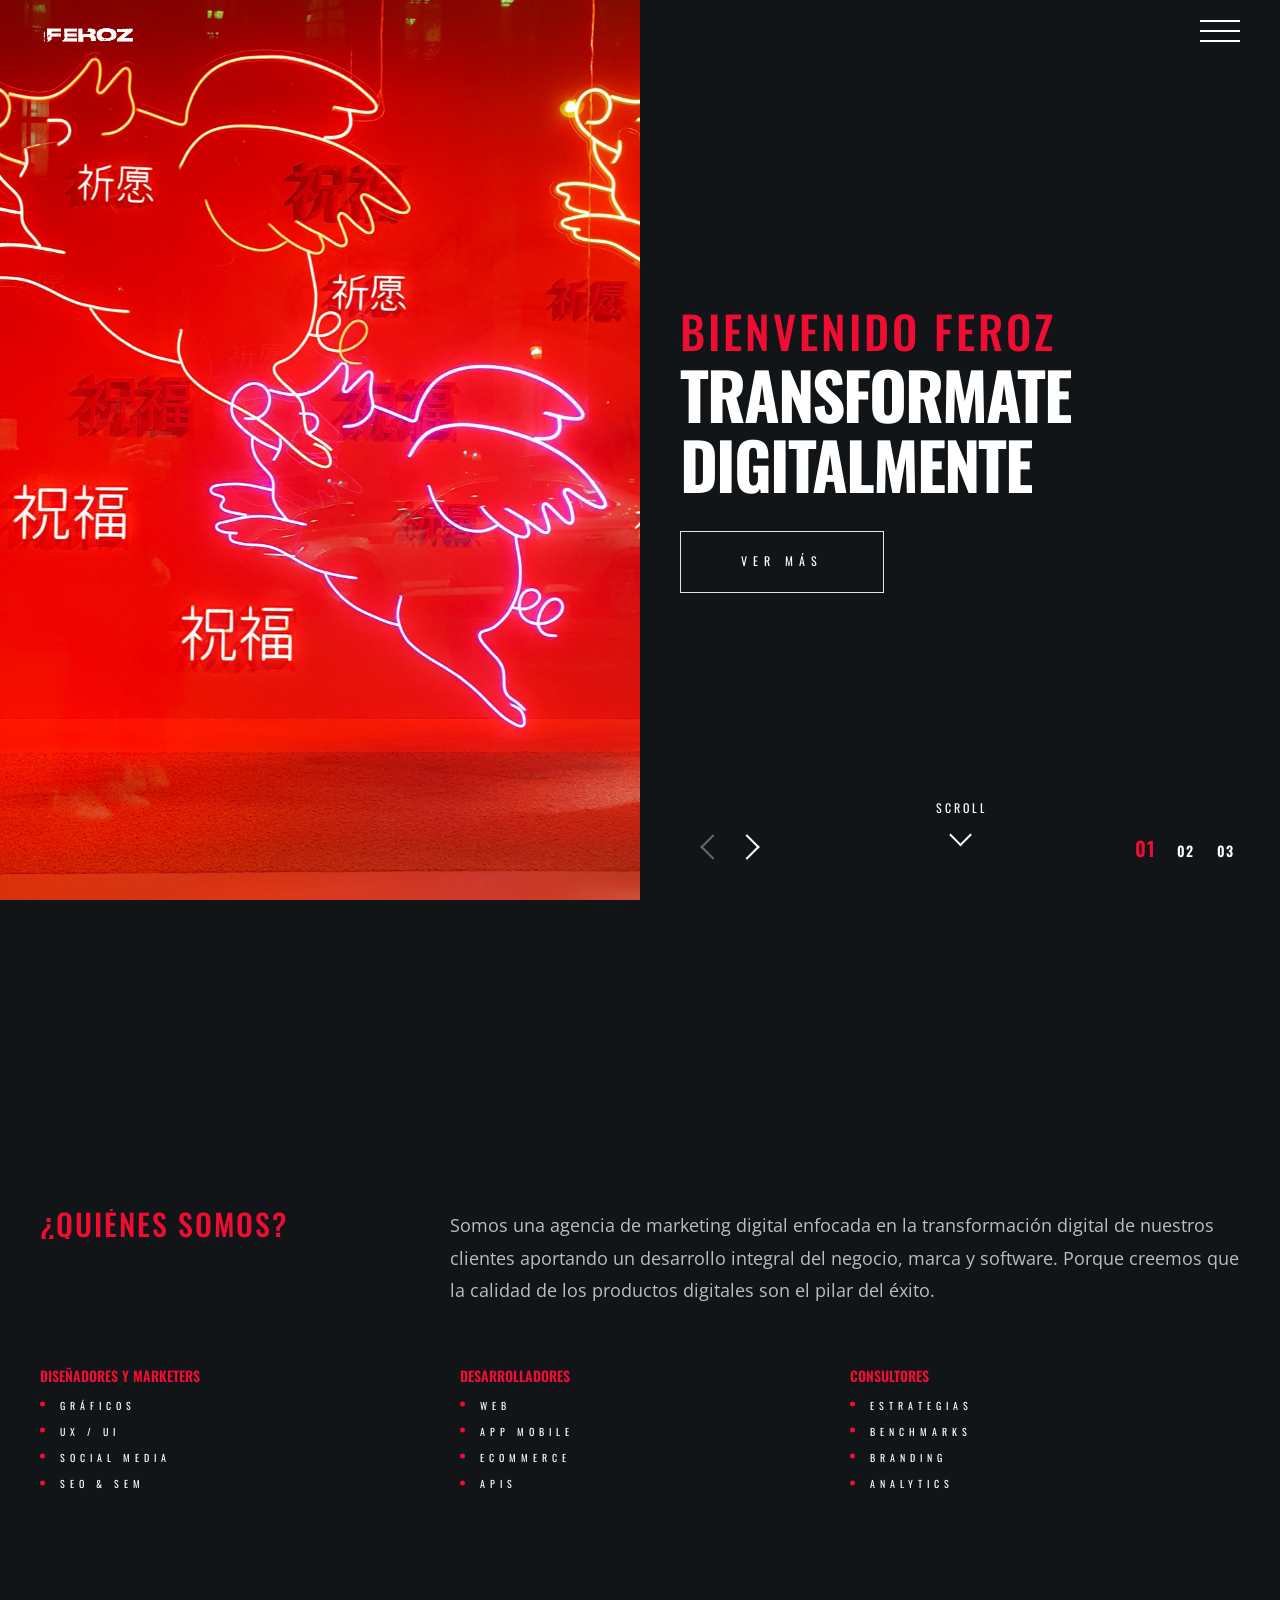
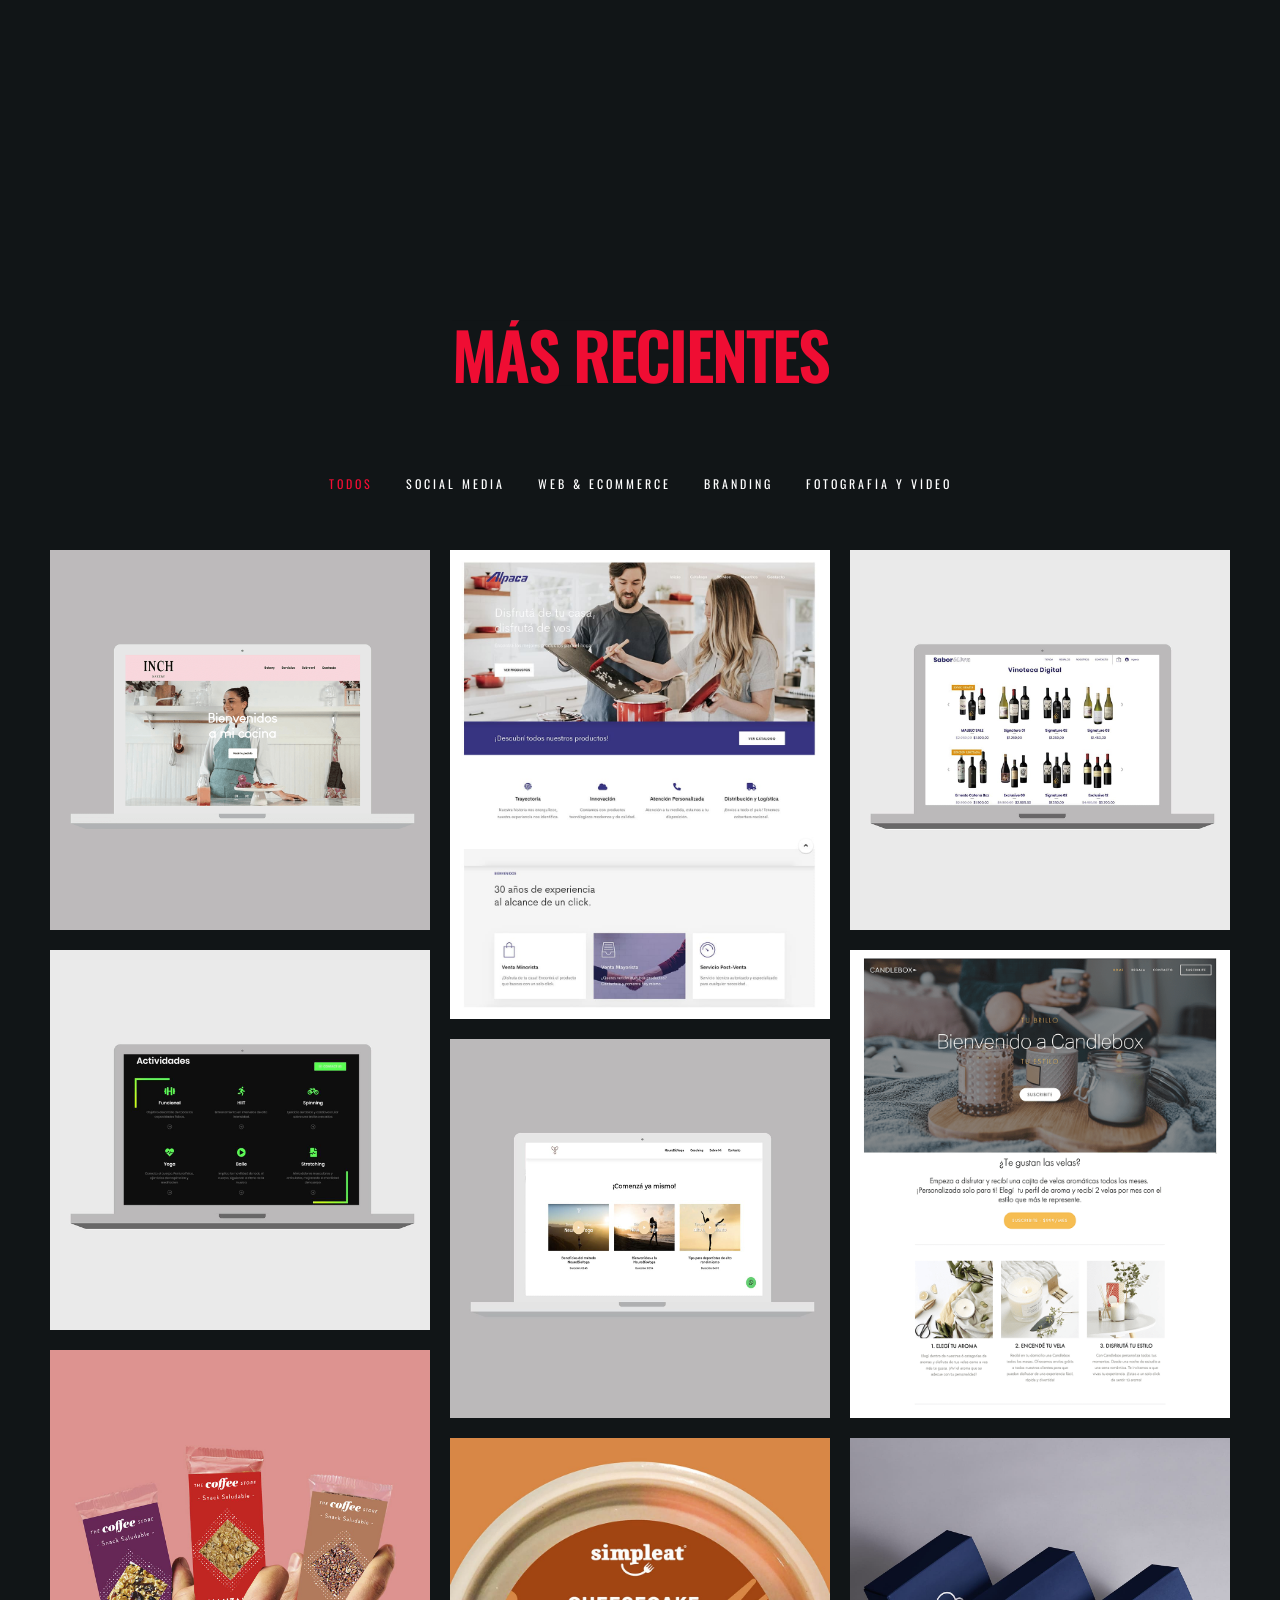
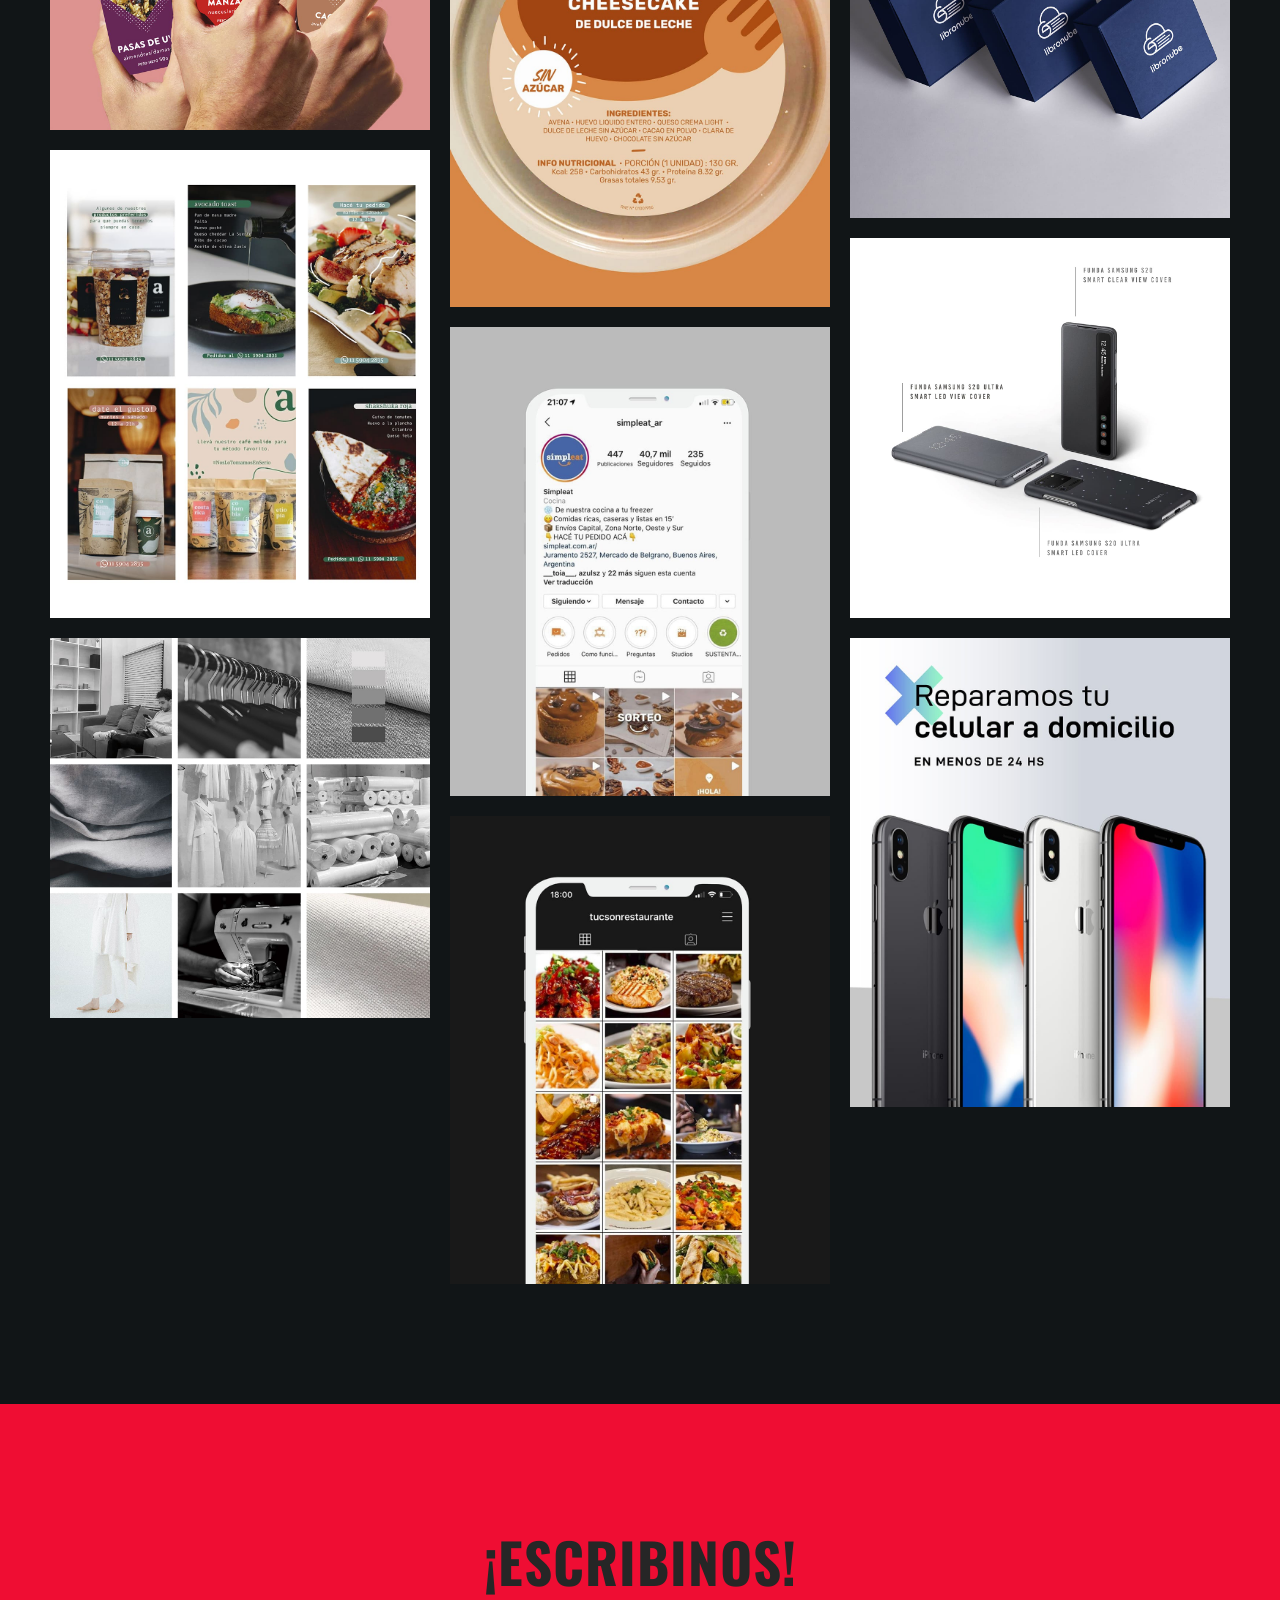
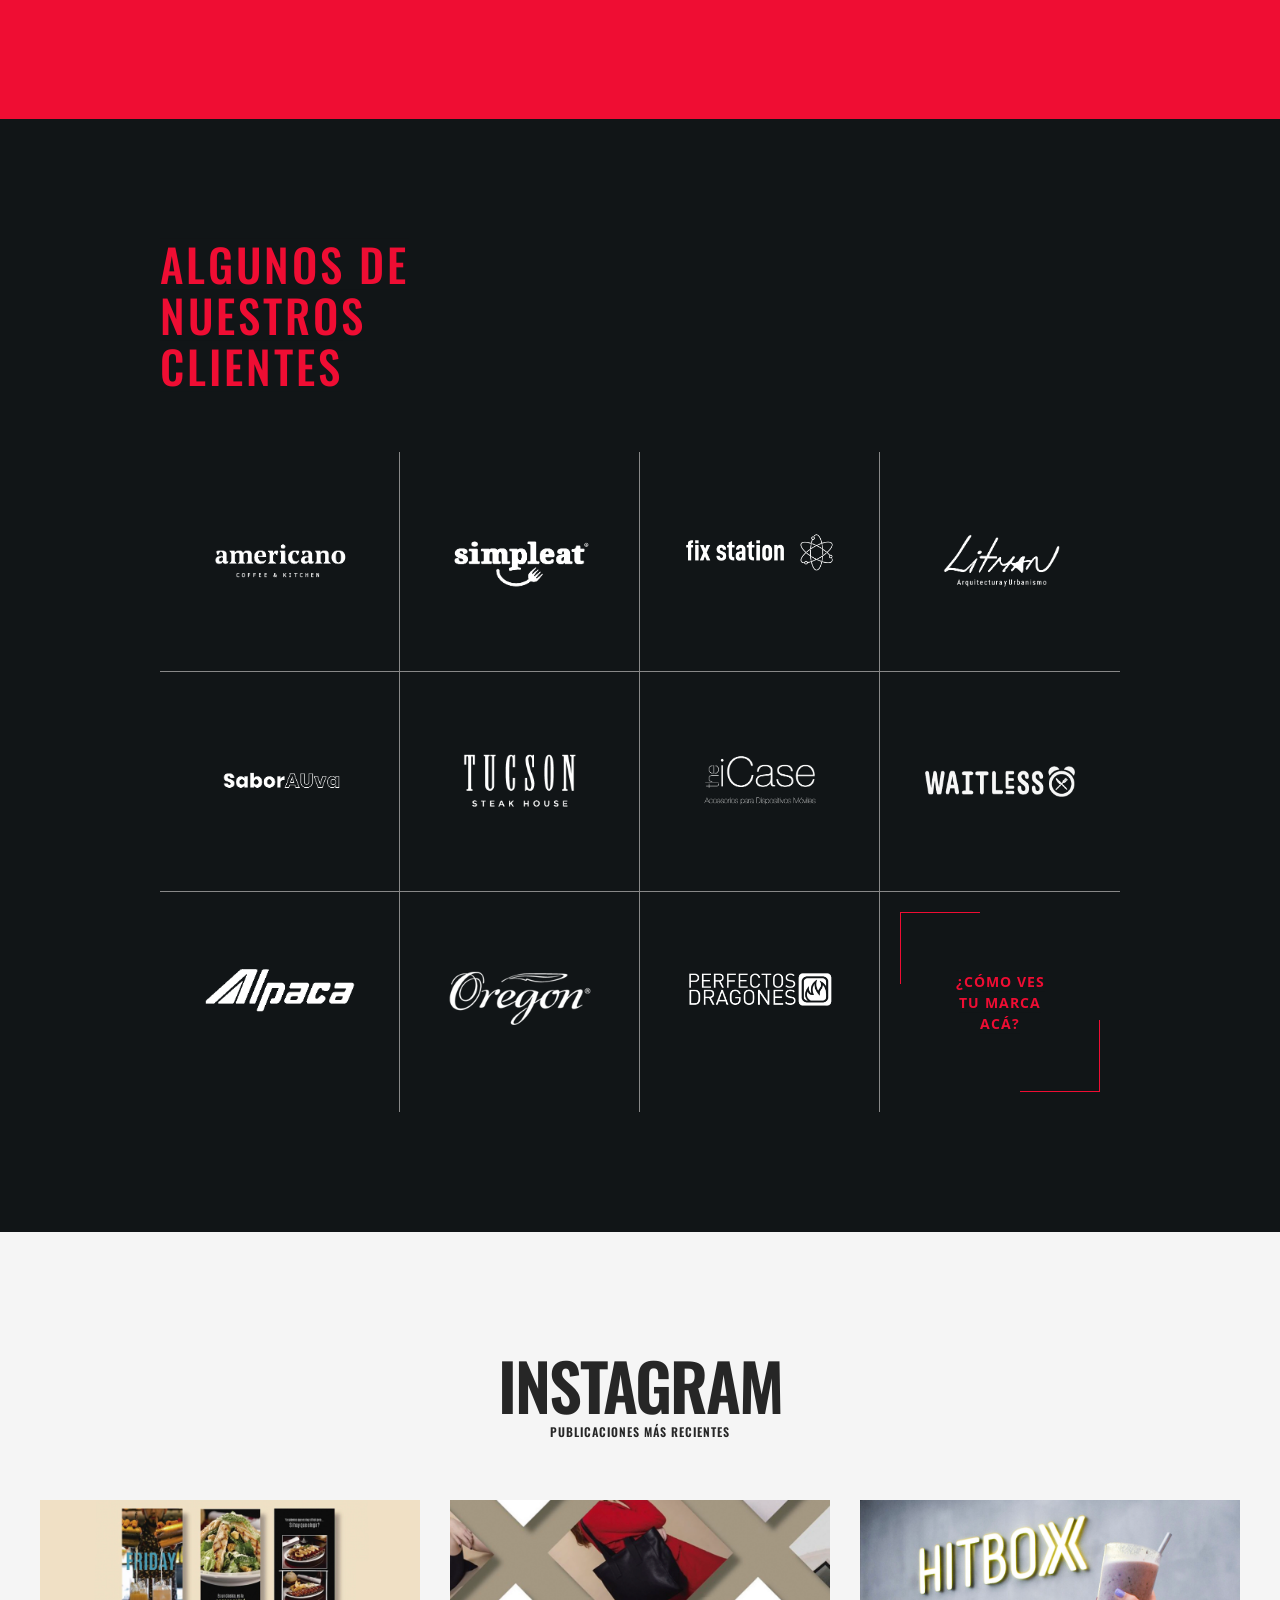
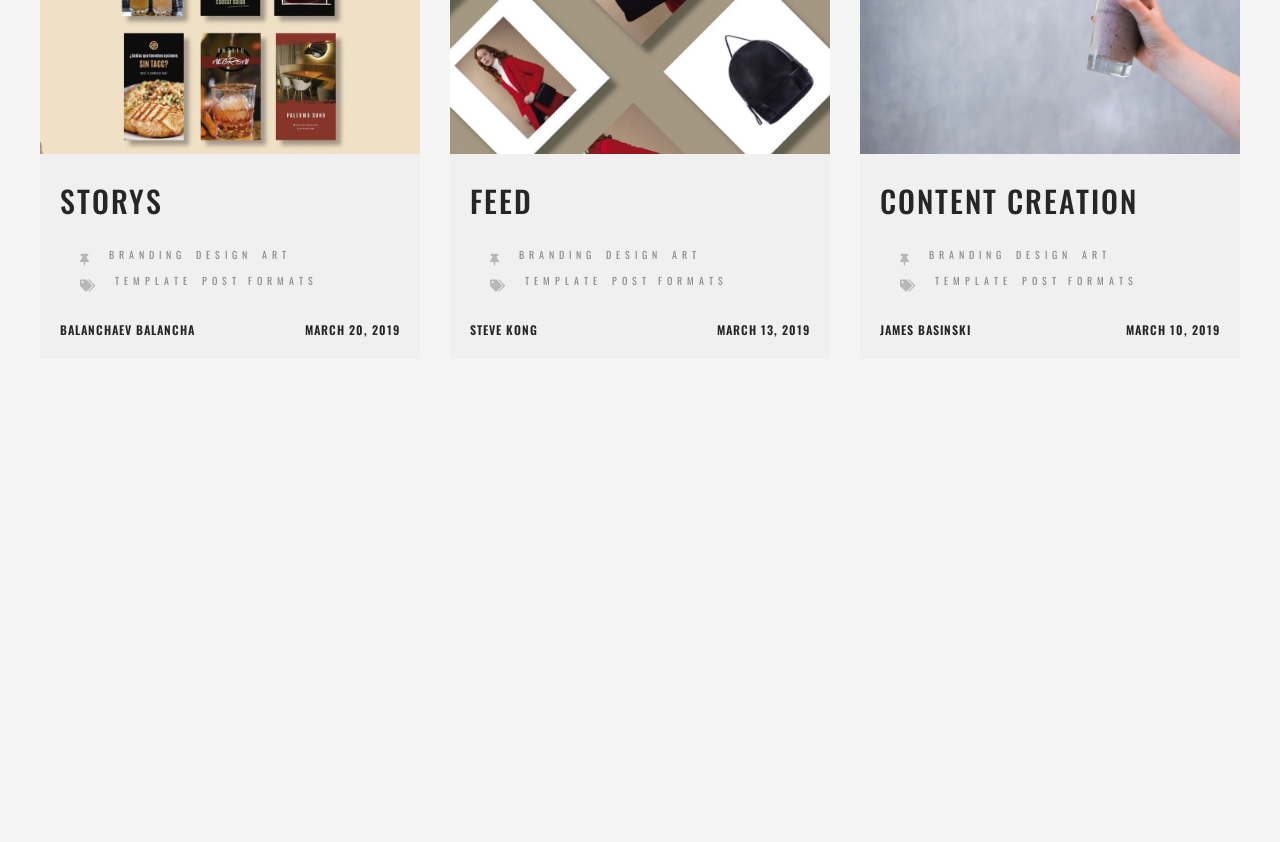
==== commit cd4bd7ba: "compresion de imgs" ====
--- a/index.html
+++ b/index.html
@@ -344,7 +344,7 @@
                       <!-- grid-item start -->
             <a href="http://www.inchbakery.com/" class="animsition-link grid-item web">
                             <div class="work_item pointer-large hover-box hidden-box">
-                                <img class="hover-img" src="assets/portfolio/cinch.png" alt="">
+                                <img class="hover-img" src="assets/portfolio-posta/cinch.png" alt="">
                                 <div class="works-content">
                                   <span class="small-title-oswald red-color work-title-overlay">InchBakery</span>
                   <h3 class="title-style text-color-4">
@@ -358,7 +358,7 @@
                         <!-- grid-item start -->
                         <a href="#" class="animsition-link grid-item web">
                           <div class="work_item pointer-large hover-box hidden-box">
-                              <img class="hover-img" src="assets/portfolio/ralpaca.jpg" alt="">
+                              <img class="hover-img" src="assets/portfolio-posta/ralpaca.jpg" alt="">
                               <div class="works-content">
                                 <span class="small-title-oswald red-color work-title-overlay">Alpaca</span>
                 <h3 class="title-style text-color-4">
@@ -372,7 +372,7 @@
                       <!-- grid-item start -->
             <a href="https://www.saborauva.com/" class="animsition-link grid-item web">
                             <div class="work_item pointer-large hover-box hidden-box">
-                                <img class="hover-img" src="assets/portfolio/csuva.jpg" alt="">
+                                <img class="hover-img" src="assets/portfolio-posta/csuva.jpg" alt="">
                                 <div class="works-content">
                                   <span class="small-title-oswald red-color work-title-overlay">Sabor A Uva</span>
                   <h3 class="title-style text-color-4">
@@ -384,7 +384,7 @@
                             </div>
                         </a><!-- grid-item end -->
                       <!-- grid-item start -->
-            <a href="https://www.rebel.online/" class="animsition-link grid-item web">
+            <a href="https://www.rebelclub.online/" class="animsition-link grid-item web">
                             <div class="work_item pointer-large hover-box hidden-box">
                                 <img class="hover-img" src="assets/portfolio/rebel.jpg" alt="">
                                 <div class="works-content">
@@ -400,7 +400,7 @@
                           <!-- grid-item start -->
                           <a href="www.gocandlebox.com" class="animsition-link grid-item web">
                             <div class="work_item pointer-large hover-box hidden-box">
-                                <img class="hover-img" src="assets/portfolio/rcandlebox.png" alt="">
+                                <img class="hover-img" src="assets/portfolio-posta/rcandlebox.png" alt="">
                                 <div class="works-content">
                                   <span class="small-title-oswald red-color work-title-overlay">Candlebox</span>
                   <h3 class="title-style text-color-4">
@@ -414,7 +414,7 @@
                         <!-- grid-item start -->
             <a href="http://www.neurobioyoga.org/" class="animsition-link grid-item web">
               <div class="work_item pointer-large hover-box hidden-box">
-                  <img class="hover-img" src="assets/portfolio/cyoga.jpg" alt="">
+                  <img class="hover-img" src="assets/portfolio-posta/cyoga.jpg" alt="">
                   <div class="works-content">
                     <span class="small-title-oswald red-color work-title-overlay">NeuroBioYoga</span>
     <h3 class="title-style text-color-4">
@@ -429,7 +429,7 @@
                         <!-- grid-item start -->
                         <a href="project.html" class="animsition-link grid-item branding">
                             <div class="work_item pointer-large hover-box hidden-box">
-                                <img class="hover-img" src="assets/portfolio/ccofee.jpg" alt="">
+                                <img class="hover-img" src="assets/portfolio-posta/ccofee.jpg" alt="">
                                 <div class="works-content">
                                   <span class="small-title-oswald red-color work-title-overlay">The Coffee Store</span>
                   <h3 class="title-style text-color-4">
@@ -443,7 +443,7 @@
                         <!-- grid-item start -->
                         <a href="project.html" class="animsition-link grid-item branding">
                             <div class="work_item pointer-large hover-box hidden-box">
-                                <img class="hover-img" src="assets/portfolio/rsimpledesign.jpg" alt="">
+                                <img class="hover-img" src="assets/portfolio-posta/rsimpledesign.jpg" alt="">
                                 <div class="works-content">
                                   <span class="small-title-oswald red-color work-title-overlay">Simpleat</span>
                   <h3 class="title-style text-color-4">
@@ -457,7 +457,7 @@
                         <!-- grid-item start -->
                         <a href="project.html" class="animsition-link grid-item branding">
                           <div class="work_item pointer-large hover-box hidden-box">
-                              <img class="hover-img" src="assets/portfolio/clibronube.jpg" alt="">
+                              <img class="hover-img" src="assets/portfolio-posta/clibronube.jpg" alt="">
                               <div class="works-content">
                                 <span class="small-title-oswald red-color work-title-overlay">Libronube</span>
                 <h3 class="title-style text-color-4">
@@ -471,7 +471,7 @@
                         <!-- grid-item start -->
                         <a href="project.html" class="animsition-link grid-item foto">
                           <div class="work_item pointer-large hover-box hidden-box">
-                              <img class="hover-img" src="assets/portfolio/ramericanosocial.jpg" alt="">
+                              <img class="hover-img" src="assets/portfolio-posta/ramericanosocial.jpg" alt="">
                               <div class="works-content">
                                 <span class="small-title-oswald red-color work-title-overlay">Americano Bar</span>
                 <h3 class="title-style text-color-4">
@@ -488,7 +488,7 @@
                         <!-- grid-item start -->
                         <a href="project.html" class="animsition-link grid-item foto">
                           <div class="work_item pointer-large hover-box hidden-box">
-                              <img class="hover-img" src="assets/portfolio/cicase.jpg" alt="">
+                              <img class="hover-img" src="assets/portfolio-posta/cicase.jpg" alt="">
                               <div class="works-content">
                                 <span class="small-title-oswald red-color work-title-overlay">Icase</span>
                 <h3 class="title-style text-color-4">
@@ -521,7 +521,7 @@
                         <!-- grid-item start -->
                         <a href="project.html" class="animsition-link grid-item marketing">
                             <div class="work_item pointer-large hover-box hidden-box">
-                                <img class="hover-img" src="assets/portfolio/rsimple.jpg" alt="">
+                                <img class="hover-img" src="assets/portfolio-posta/rsimple.jpg" alt="">
                                 <div class="works-content">
                                   <span class="small-title-oswald red-color work-title-overlay">Simpleat</span>
                   <h3 class="title-style text-color-4">
@@ -535,7 +535,7 @@
                         <!-- grid-item start -->
                         <a href="project.html" class="animsition-link grid-item marketing">
                           <div class="work_item pointer-large hover-box hidden-box">
-                              <img class="hover-img" src="assets/portfolio/cavnc.jpg" alt="">
+                              <img class="hover-img" src="assets/portfolio-posta/cavnc.jpg" alt="">
                               
                               <div class="works-content">
                                 <span class="small-title-oswald red-color work-title-overlay">AVNC</span>
@@ -550,7 +550,7 @@
                       <!-- grid-item start -->
                       <a href="project.html" class="animsition-link grid-item marketing">
                         <div class="work_item pointer-large hover-box hidden-box">
-                            <img class="hover-img" src="assets/portfolio/rfixstation.jpg" alt="">
+                            <img class="hover-img" src="assets/portfolio-posta/rfixstation.jpg" alt="">
                             <div class="works-content">
                               <span class="small-title-oswald red-color work-title-overlay">Fix Station</span>
               <h3 class="title-style text-color-4">
@@ -565,7 +565,7 @@
                       <!-- grid-item start -->
                       <a href="project.html" class="animsition-link grid-item marketing">
                         <div class="work_item pointer-large hover-box hidden-box">
-                            <img class="hover-img" src="assets/portfolio/rtucsonsocial.jpg" alt="">
+                            <img class="hover-img" src="assets/portfolio-posta/rtucsonsocial.jpg" alt="">
                             
                             <div class="works-content">
                               <span class="small-title-oswald red-color work-title-overlay">Tucson Restaurante</span>
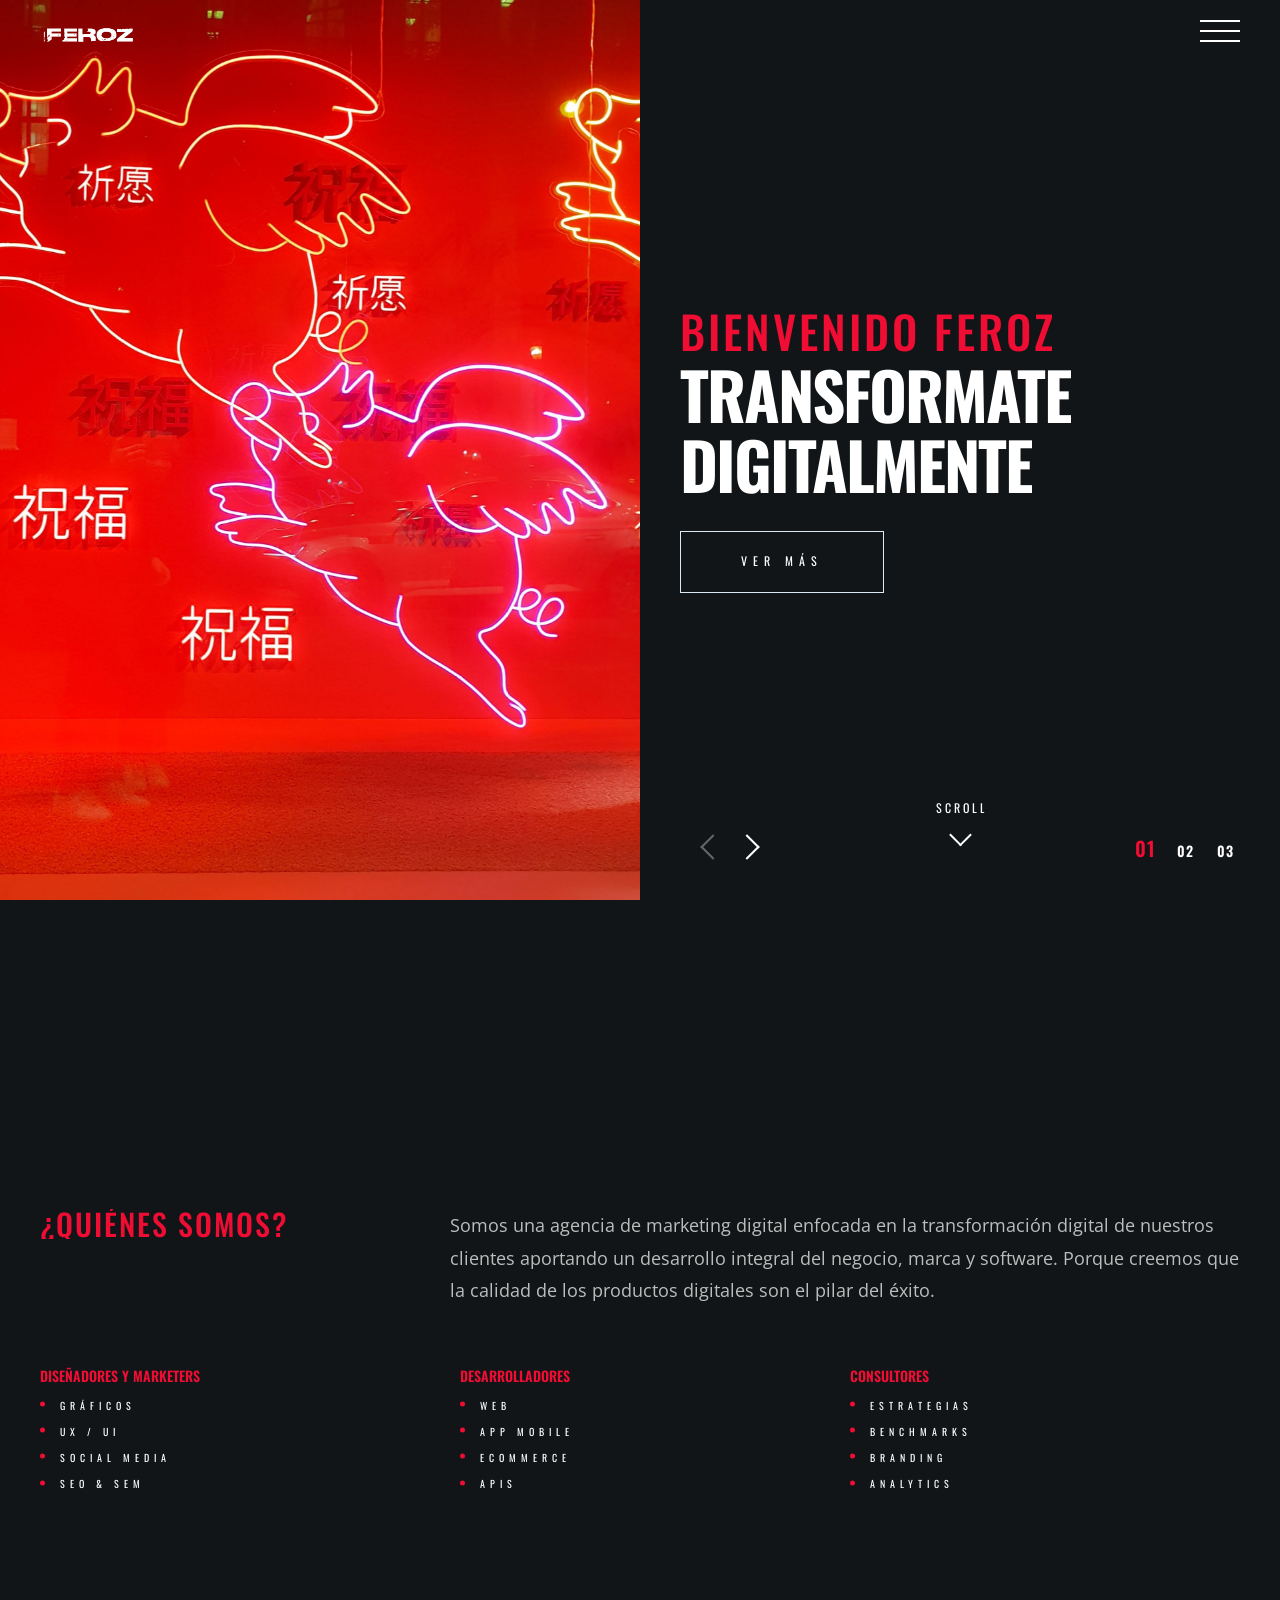
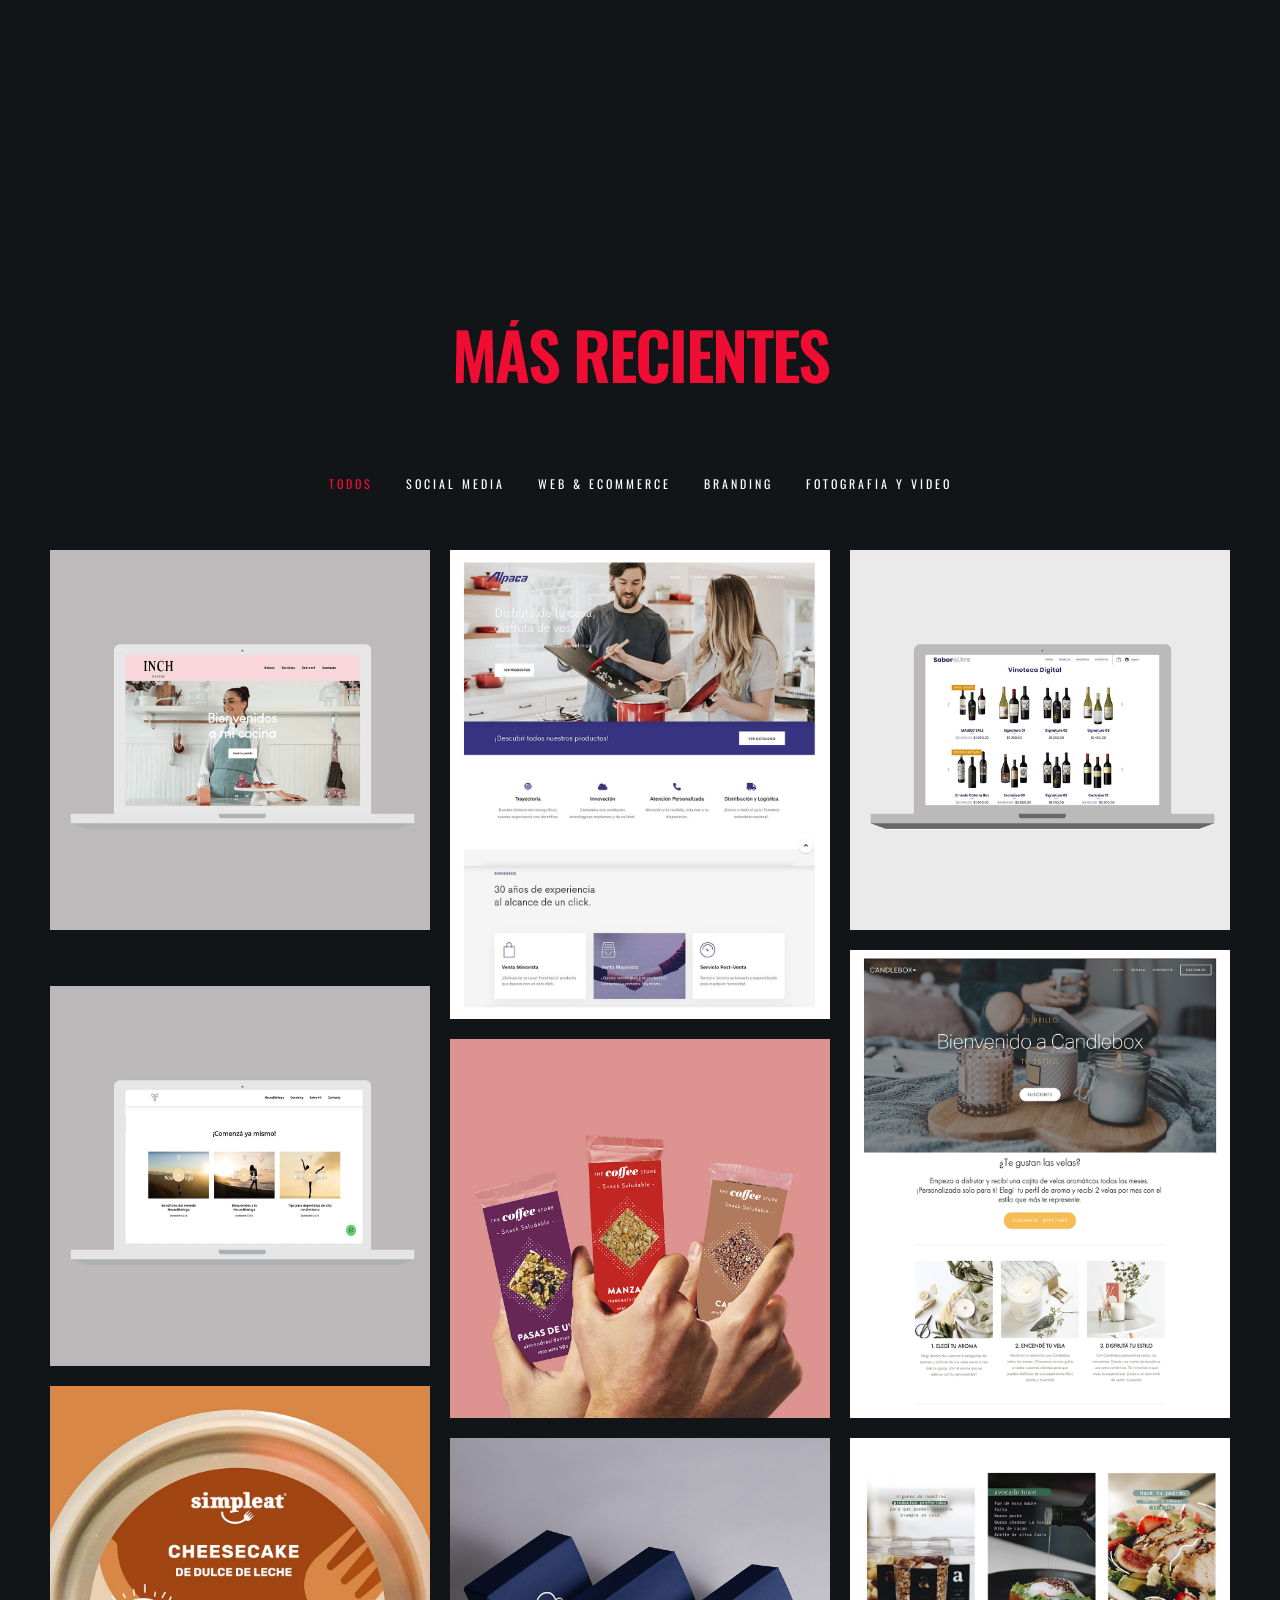
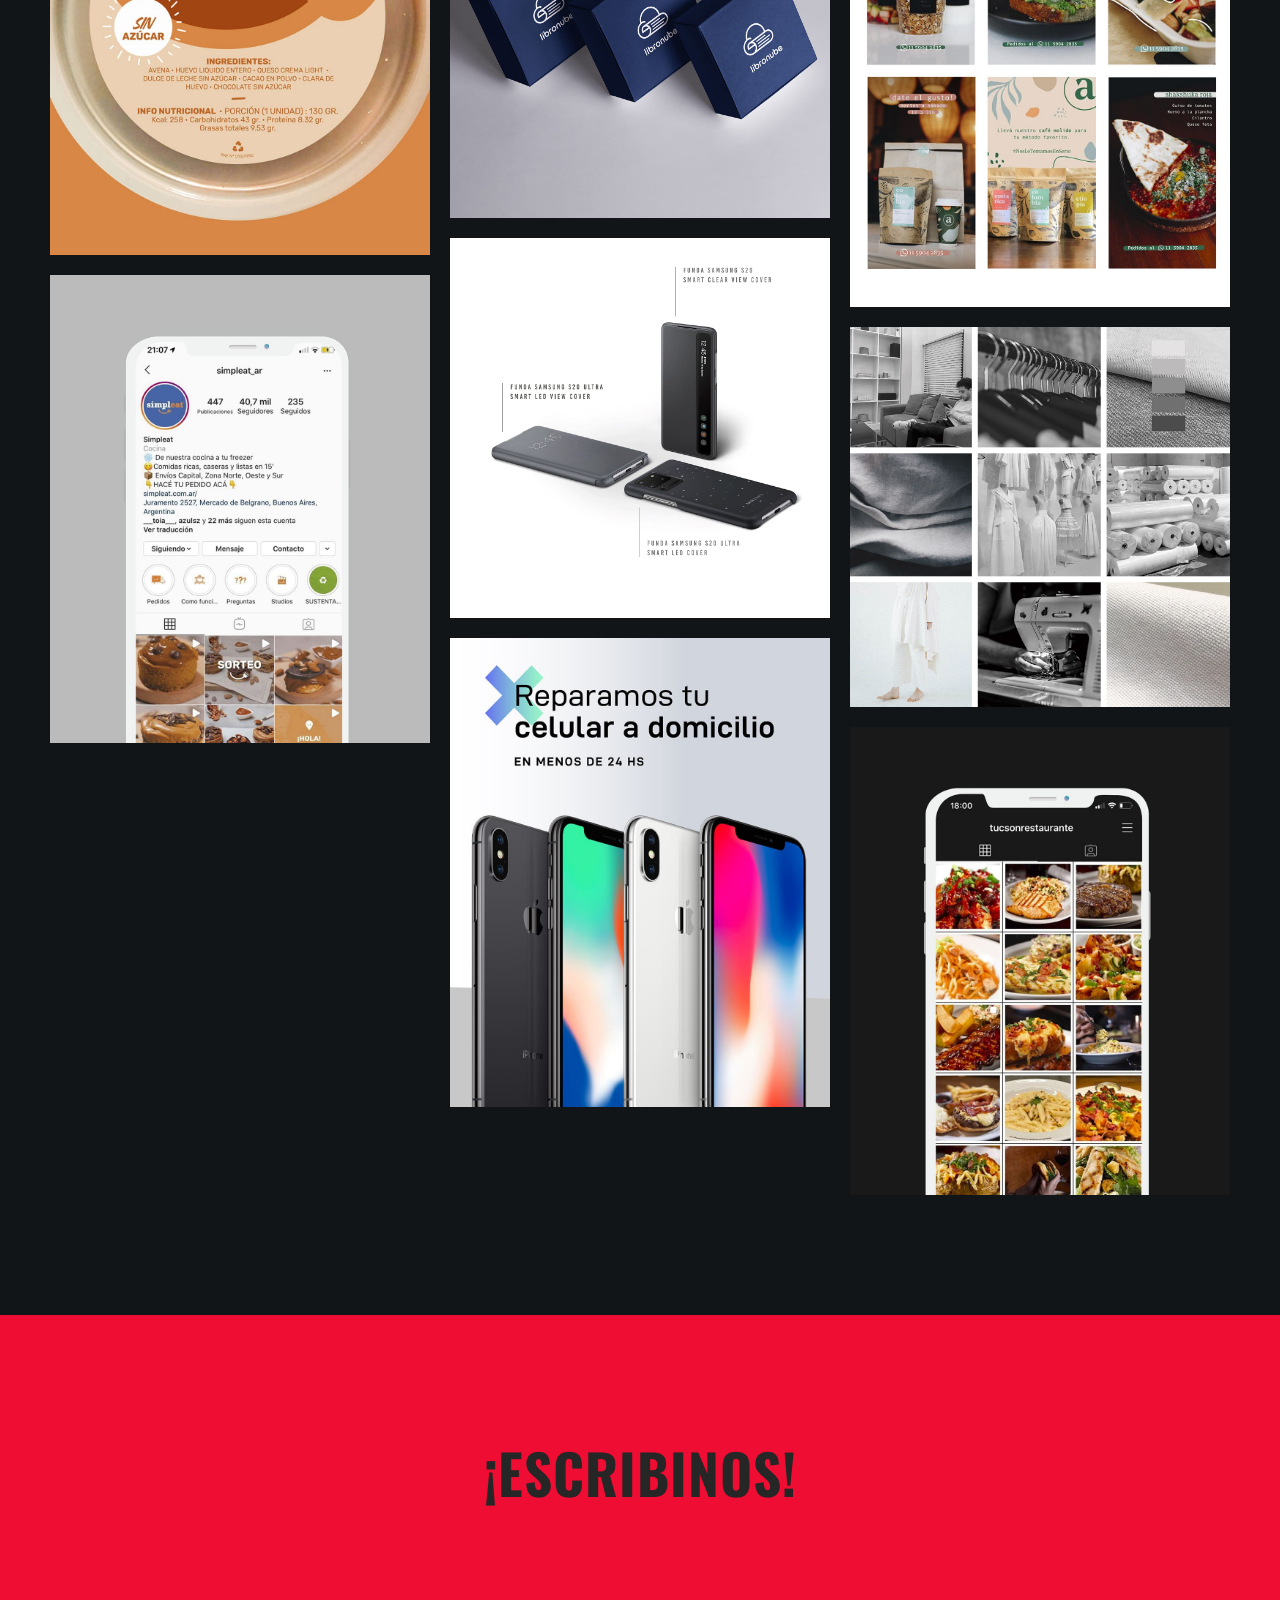
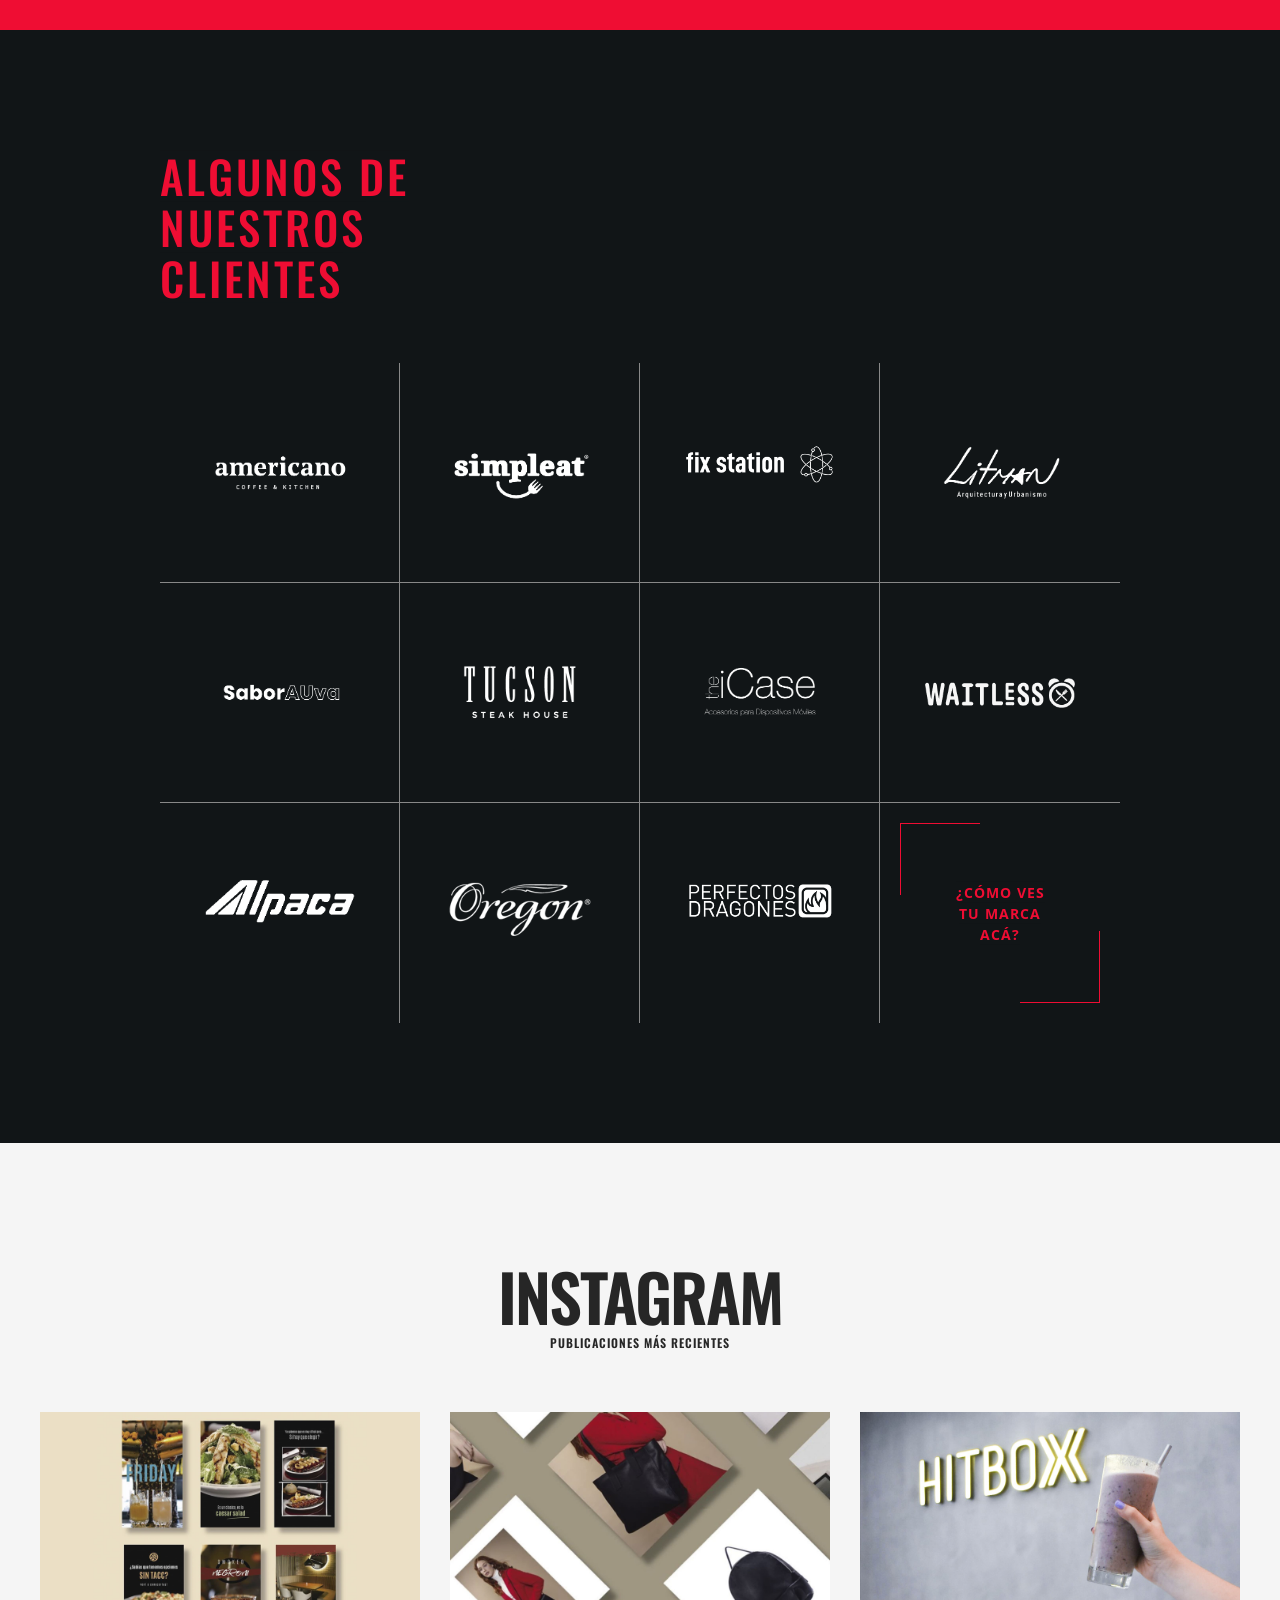
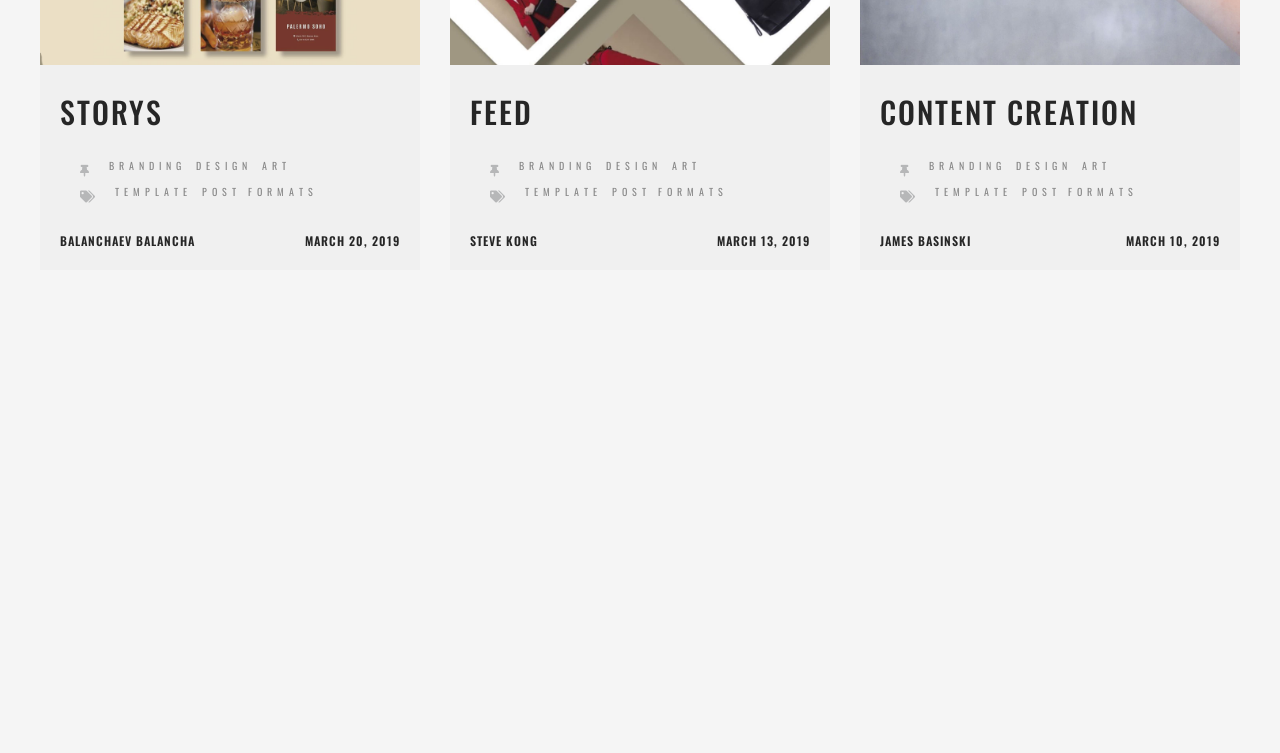
==== commit 282581d4: "mas compresion de imgs" ====
--- a/index.html
+++ b/index.html
@@ -80,7 +80,7 @@
 					
 				
 					
-					<div class="nav-bg" style="background-image: url(assets/portadas/portada4.jpg);"></div>
+					<div class="nav-bg" style="background-image: url(assets/portadas-posta/portada4.jpg);"></div>
 				</li><!-- nav-box end -->
 				
 				<!-- nav-box start -->
@@ -88,7 +88,7 @@
 					<a href="contact.html" class="animsition-link pointer-large nav-link">
 						<span class="nav-btn" data-text="Contacto">Contacto</span>
 					</a>
-					<div class="nav-bg" style="background-image: url(assets/portadas/portada2.jpg);"></div>
+					<div class="nav-bg" style="background-image: url(assets/portadas-posta/portada2.jpg);"></div>
 				</li><!-- nav-box end -->
 				
 			
@@ -104,7 +104,7 @@
 						 <!-- swiper-slide start -->
 						 <div class="swiper-slide flex-min-height-box home-slide">
 					    <!-- slide-bg -->
-				      	<div class="slide-bg" style="background-image:url(assets/portadas/portada4.jpg)"></div>
+				      	<div class="slide-bg" style="background-image:url(assets/portadas-posta/portada4.jpg)"></div>
 				      	<!-- home-slider-content start -->
 					  	<div class="home-slider-content flex-min-height-inner dark-bg-1">
 						  	<!-- flex-container start -->
@@ -133,7 +133,7 @@
 				  	<!-- swiper-slide start -->
 				  	<div class="swiper-slide flex-min-height-box home-slide">
 					  	<!-- slide-bg -->
-				      	<div class="slide-bg overlay-loading2 overlay-dark-bg-1" style="background-image:url(assets/portadas/portada1.jpg)"></div>
+				      	<div class="slide-bg overlay-loading2 overlay-dark-bg-1" style="background-image:url(assets/portadas-posta/portada1.jpg)"></div>
 				      	<!-- home-slider-content start -->
 					  	<div class="home-slider-content flex-min-height-inner dark-bg-1">
 						  	<!-- flex-container start -->
@@ -167,7 +167,7 @@
 				    <!-- swiper-slide start -->
 				    <div class="swiper-slide flex-min-height-box home-slide red-slide">
 					    <!-- slide-bg -->
-				      	<div class="slide-bg" style="background-image:url(assets/portadas/portadaa3.jpg)"></div>
+				      	<div class="slide-bg" style="background-image:url(assets/portadas-posta/portadaa3.jpg)"></div>
 				      	<!-- home-slider-content start -->
 					  	<div class="home-slider-content flex-min-height-inner red-bg">
 						  	<!-- flex-container start -->
@@ -735,7 +735,7 @@
 							<article class="content-right-margin-20 light-bg-2" data-animation-container>
 								<a href="https://www.instagram.com/feroz.agency/?hl=es-la" class="pointer-large animsition-link hover-box d-block">
 									<div class="overlay-anim-box2 overlay-dark-bg-2" data-animation="overlay-anim2">
-										<img class="hover-img" src="assets/instagram/1920x1280.jpg" alt="blog img">
+										<img class="hover-img" src="assets/instagram posta/1920x1280.jpg" alt="blog img">
 									</div>
 									<h3 class="title-style text-color-1 top-margin-30 blog-title content-padding-l-r-20">
 										<span data-animation-child class="overlay-anim-box2 hover-content overlay-dark-bg-2 tr-delay01" data-animation="overlay-anim2"> Storys</span><br>
@@ -767,7 +767,7 @@
 							<article class="content-left-right-margin-10 light-bg-2" data-animation-container>
 								<a href="https://www.instagram.com/feroz.agency/?hl=es-la" class="pointer-large animsition-link hover-box d-block">
 									<div class="overlay-anim-box2 overlay-dark-bg-2" data-animation="overlay-anim2">
-										<img class="hover-img" src="assets/instagram/1920 x 1280.jpg" alt="blog img">
+										<img class="hover-img" src="assets/instagram posta/1920 x 1280.jpg" alt="blog img">
 									</div>
 									<h3 class="title-style text-color-1 top-margin-30 blog-title content-padding-l-r-20">
 										<span data-animation-child class="overlay-anim-box2 hover-content overlay-dark-bg-2 tr-delay01" data-animation="overlay-anim2"> Feed</span><br>
@@ -799,7 +799,7 @@
 							<article class="content-left-margin-20 light-bg-2" data-animation-container>
 								<a href="https://www.instagram.com/feroz.agency/?hl=es-la" class="pointer-large animsition-link hover-box d-block">
 									<div class="overlay-anim-box2 overlay-dark-bg-2" data-animation="overlay-anim2">
-										<img class="hover-img" src="assets/instagram/1920 x 1280 1 .jpg" alt="blog img">
+										<img class="hover-img" src="assets/instagram posta/1920 x 1280 1 .jpg" alt="blog img">
 									</div>
 									<h3 class="title-style text-color-1 top-margin-30 blog-title content-padding-l-r-20">
 										<span data-animation-child class="overlay-anim-box2 hover-content overlay-dark-bg-2 tr-delay01" data-animation="overlay-anim2"> Content Creation</span><br>
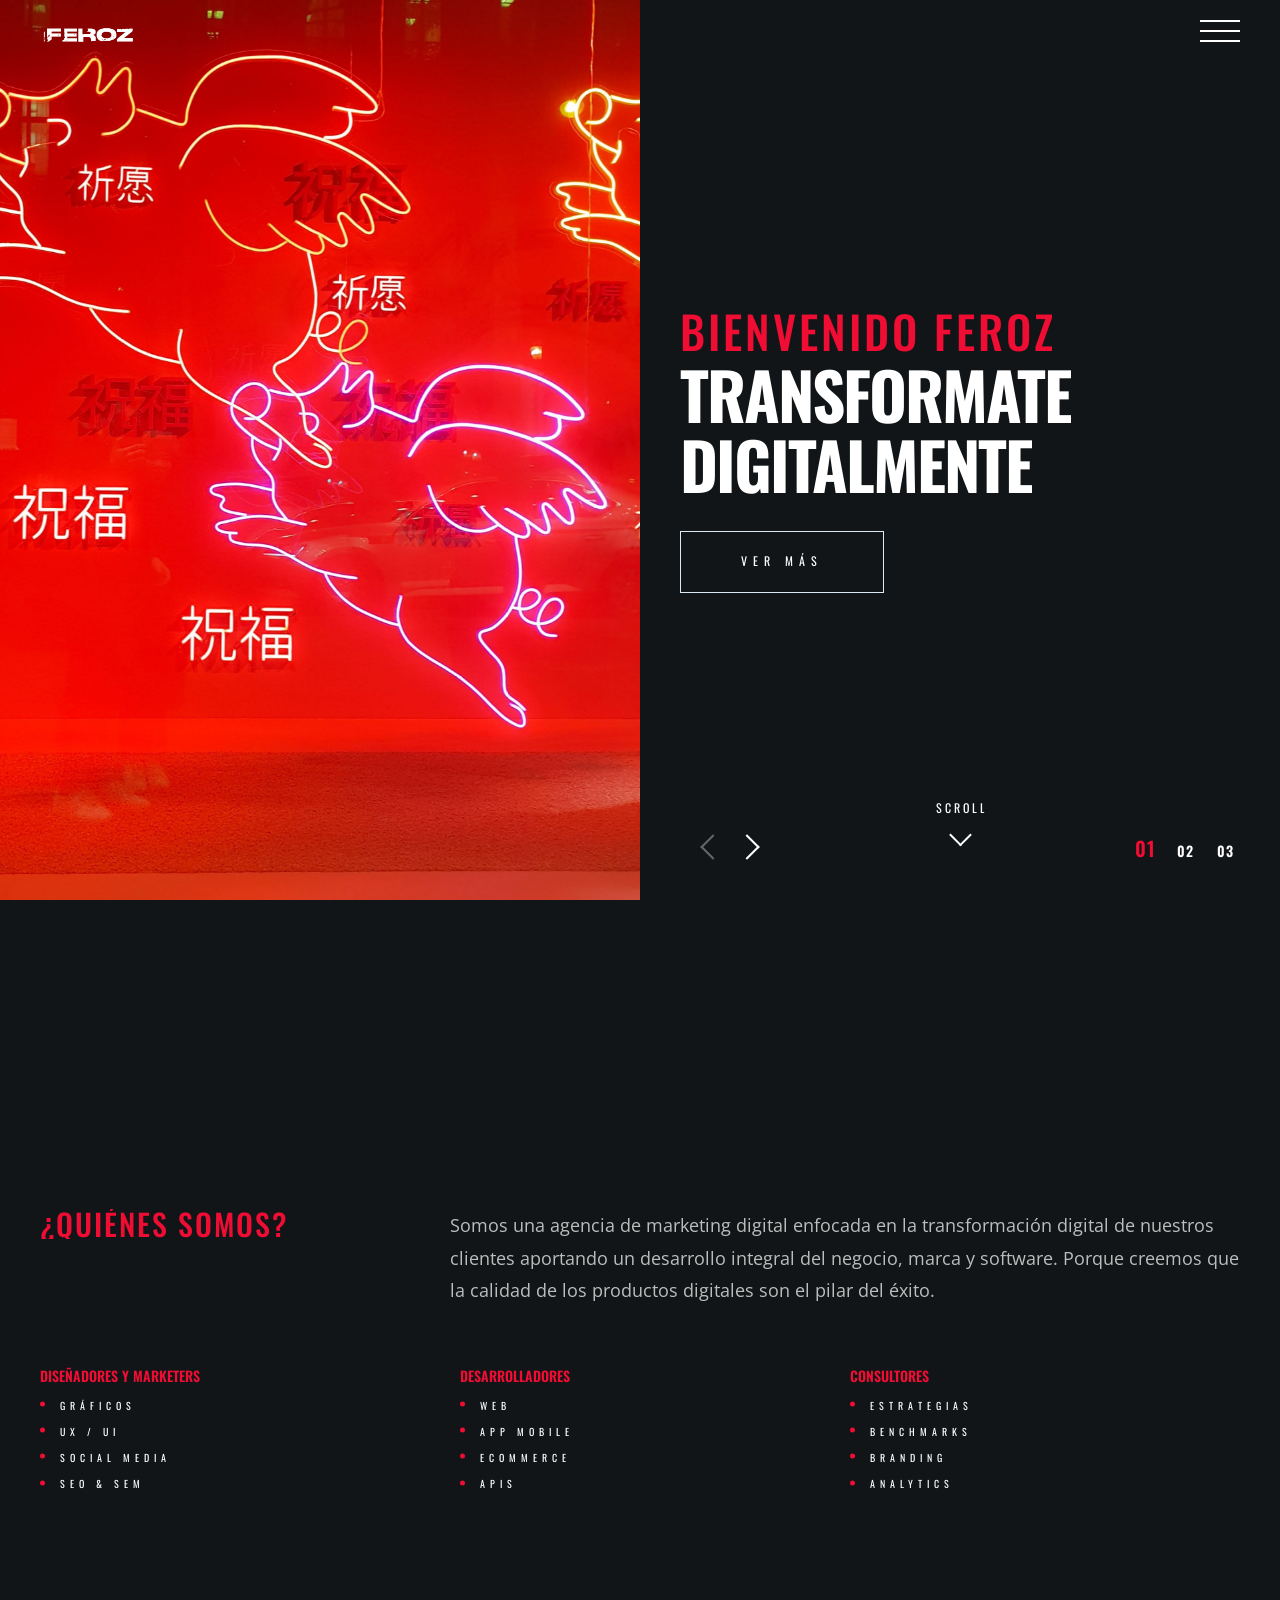
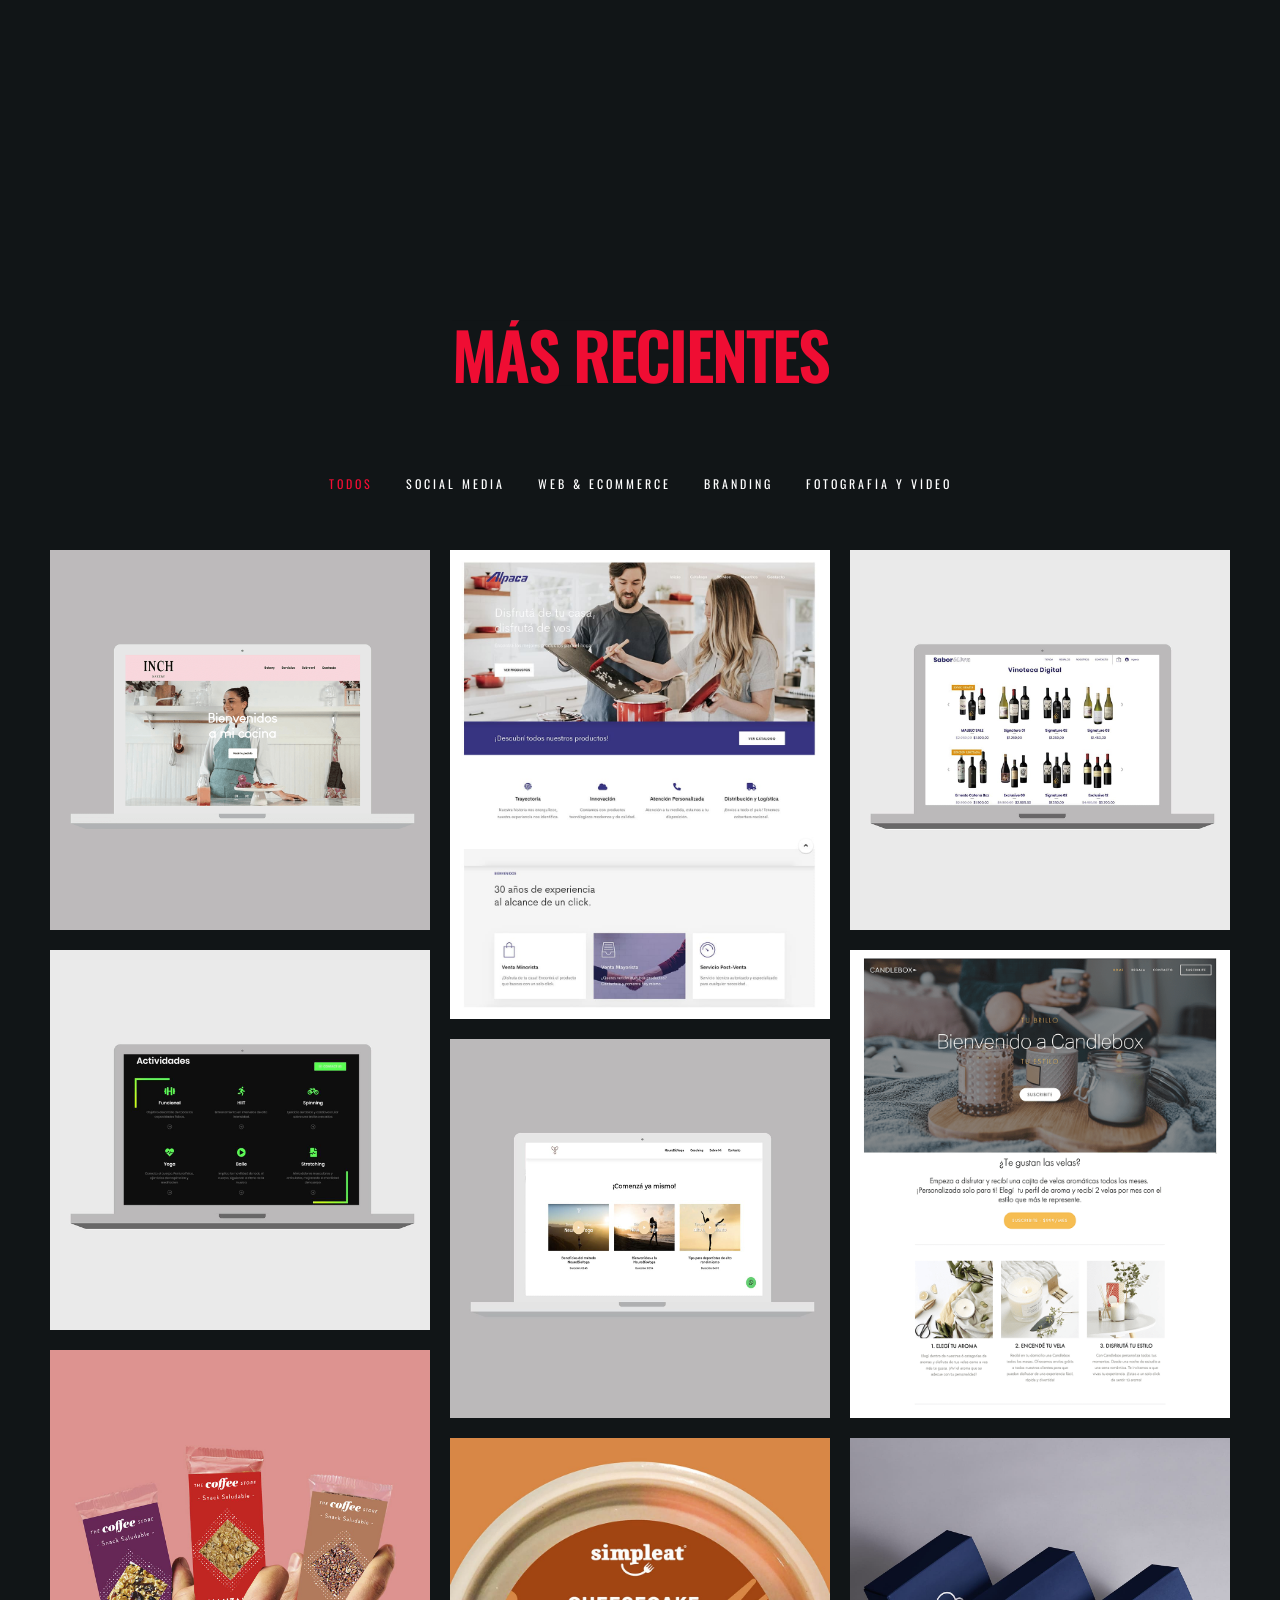
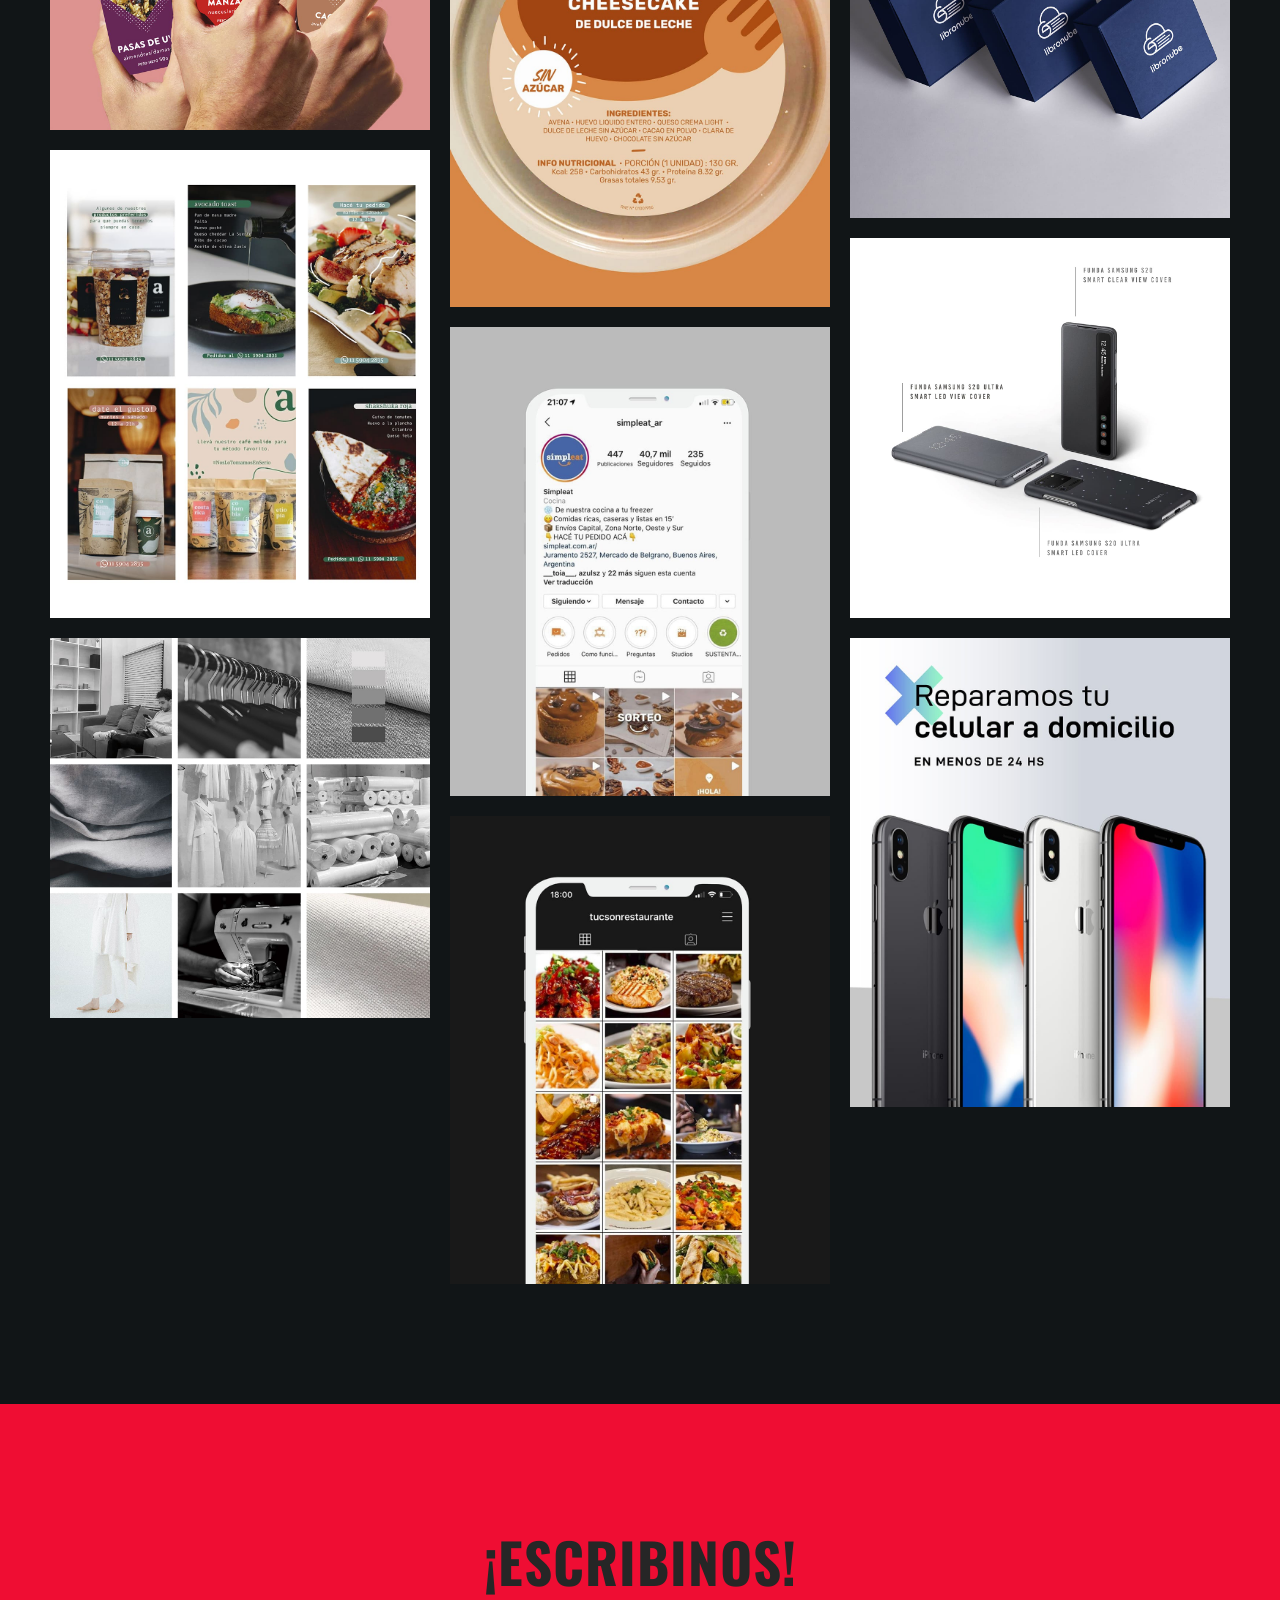
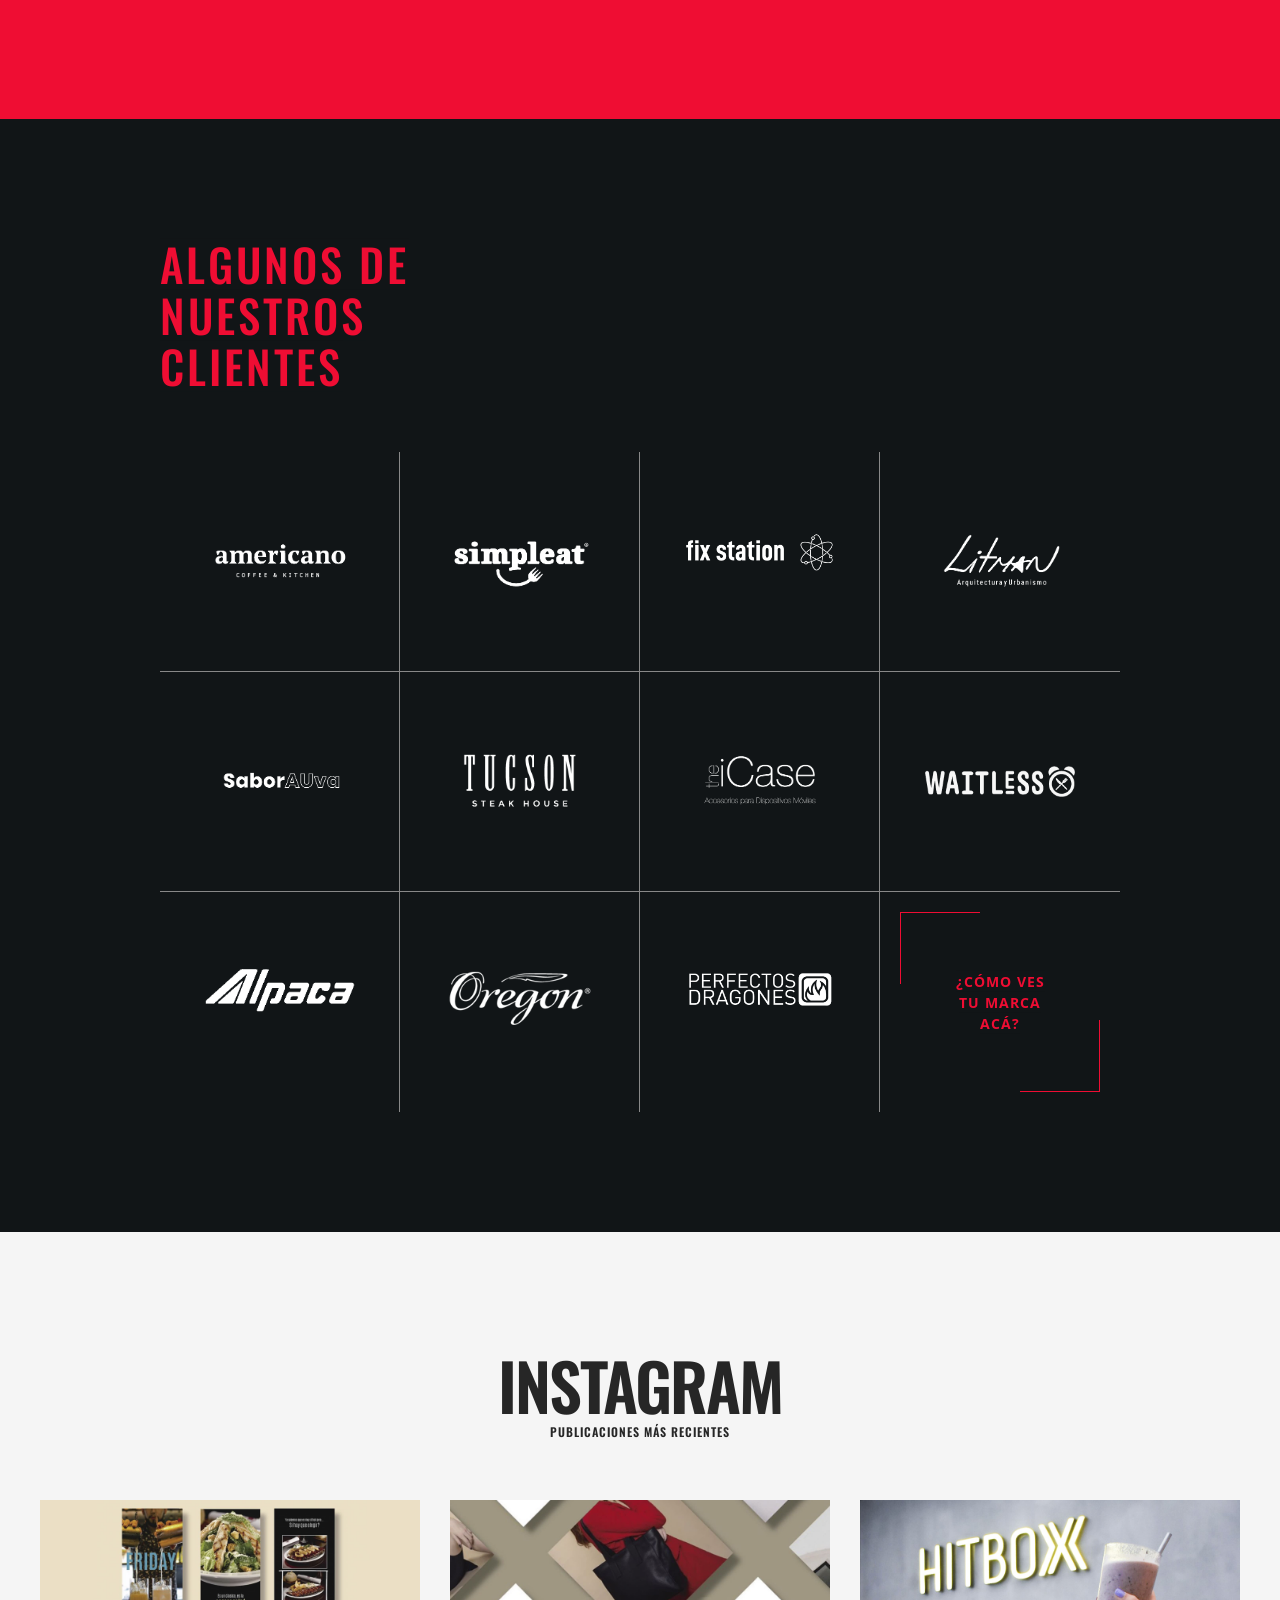
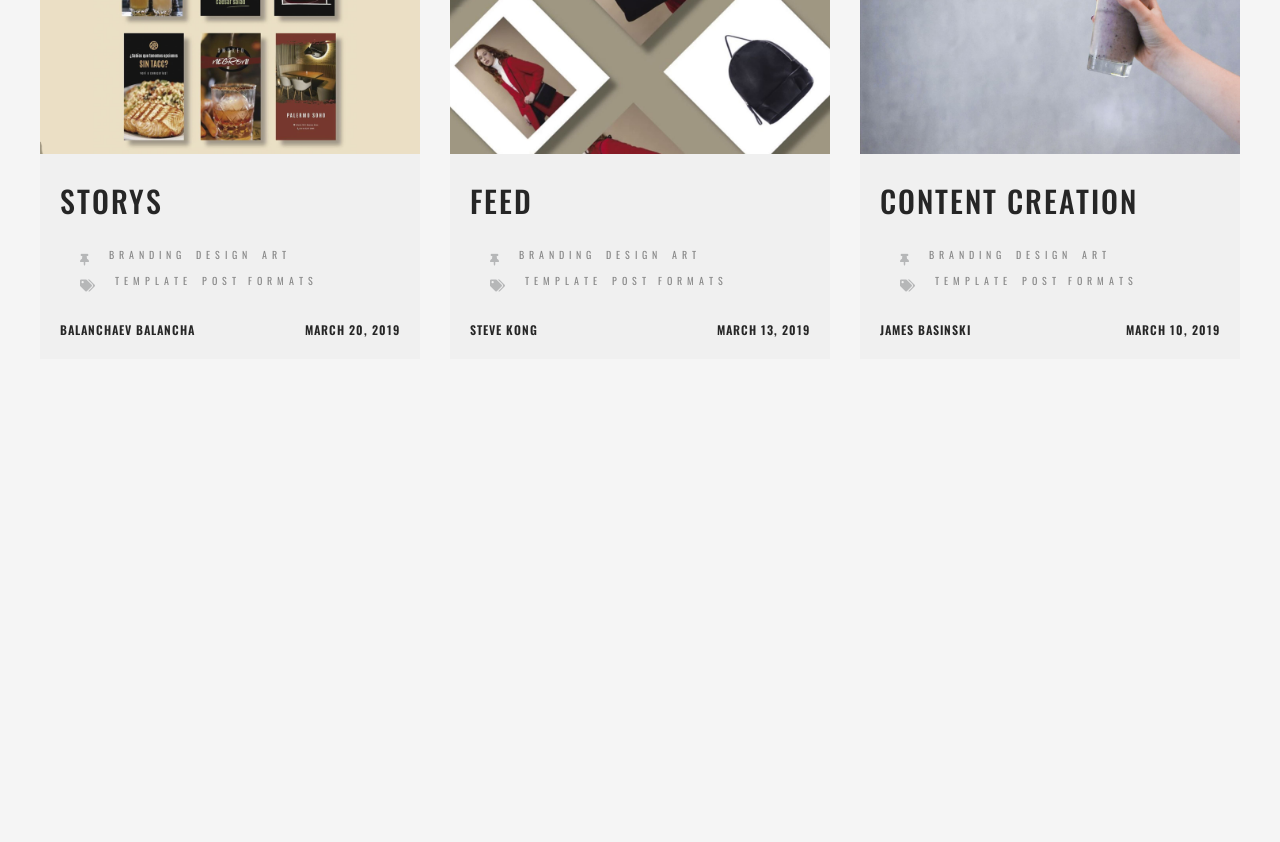
==== commit cc560a38: "rebel inclusion" ====
--- a/index.html
+++ b/index.html
@@ -386,7 +386,7 @@
                       <!-- grid-item start -->
             <a href="https://www.rebelclub.online/" class="animsition-link grid-item web">
                             <div class="work_item pointer-large hover-box hidden-box">
-                                <img class="hover-img" src="assets/portfolio/rebel.jpg" alt="">
+                                <img class="hover-img" src="assets/portfolio-posta/rebel.jpg" alt="">
                                 <div class="works-content">
                                   <span class="small-title-oswald red-color work-title-overlay">Rebel Online</span>
                   <h3 class="title-style text-color-4">
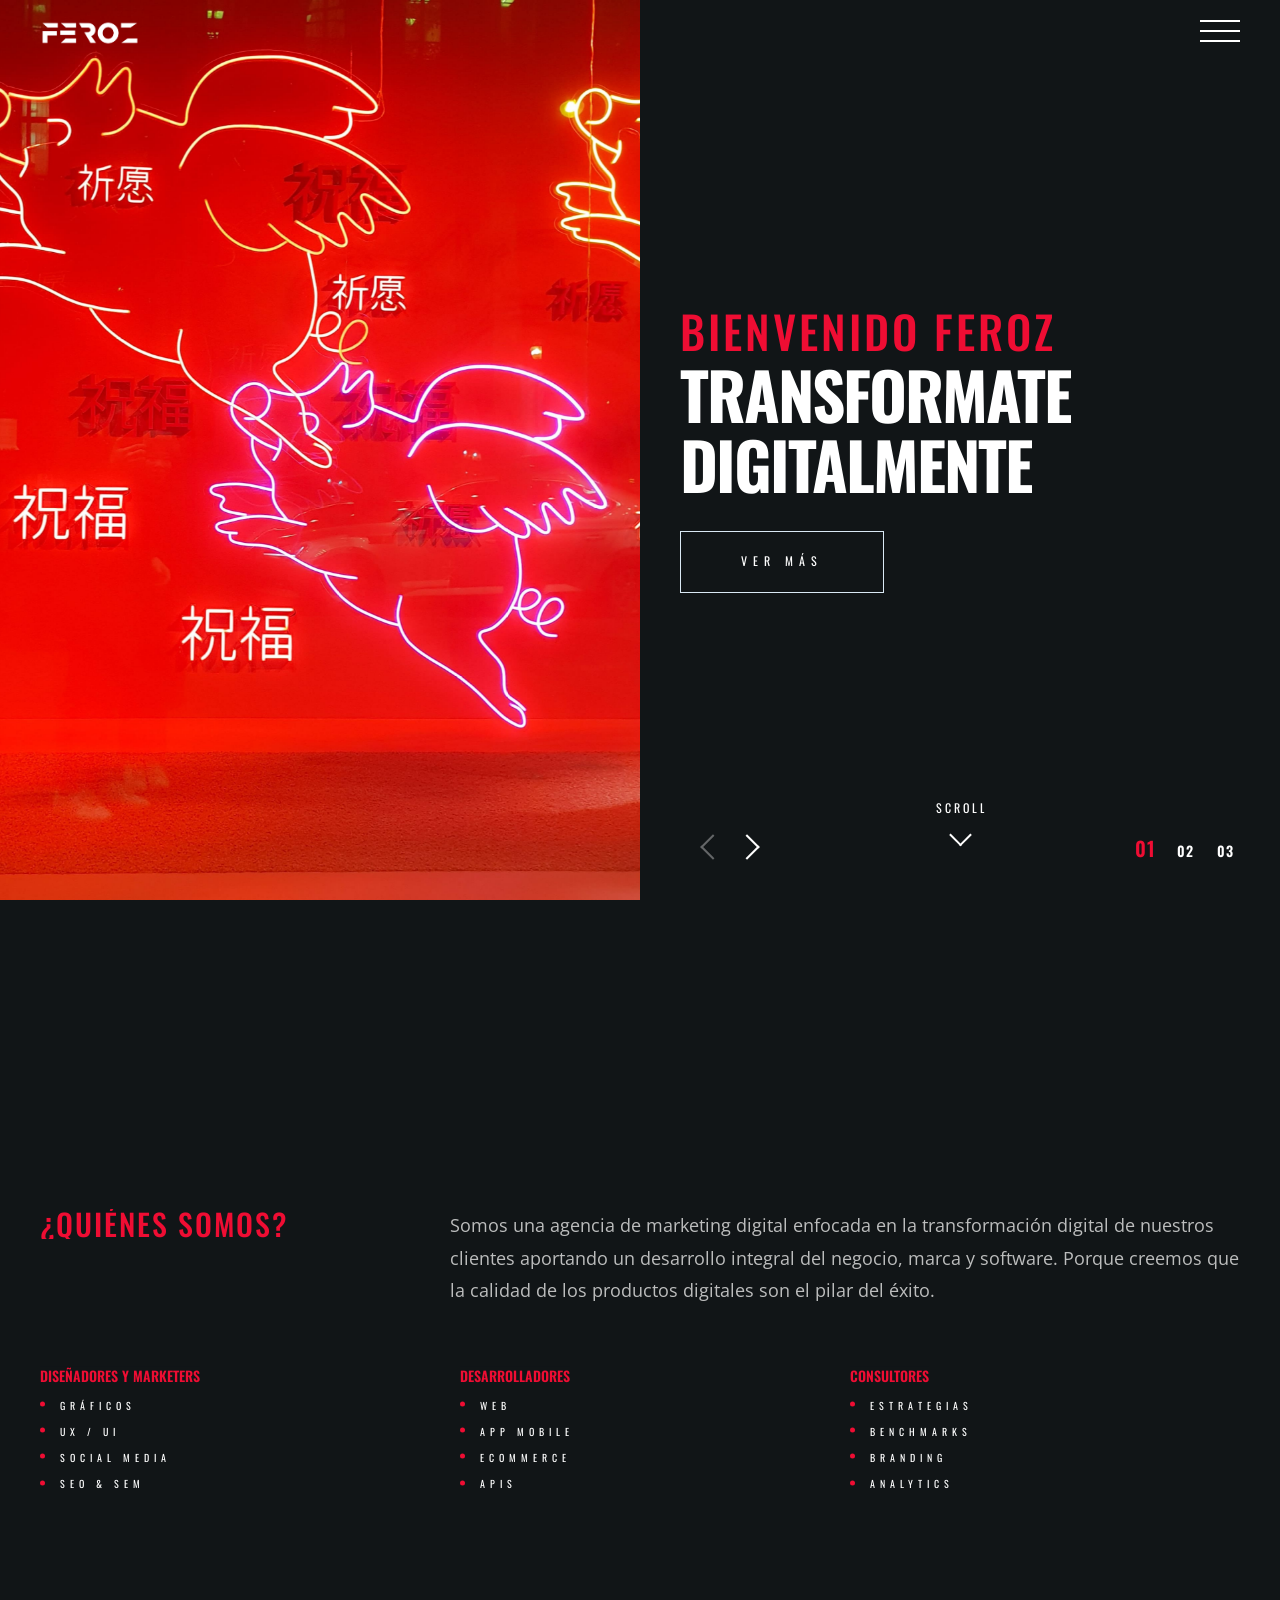
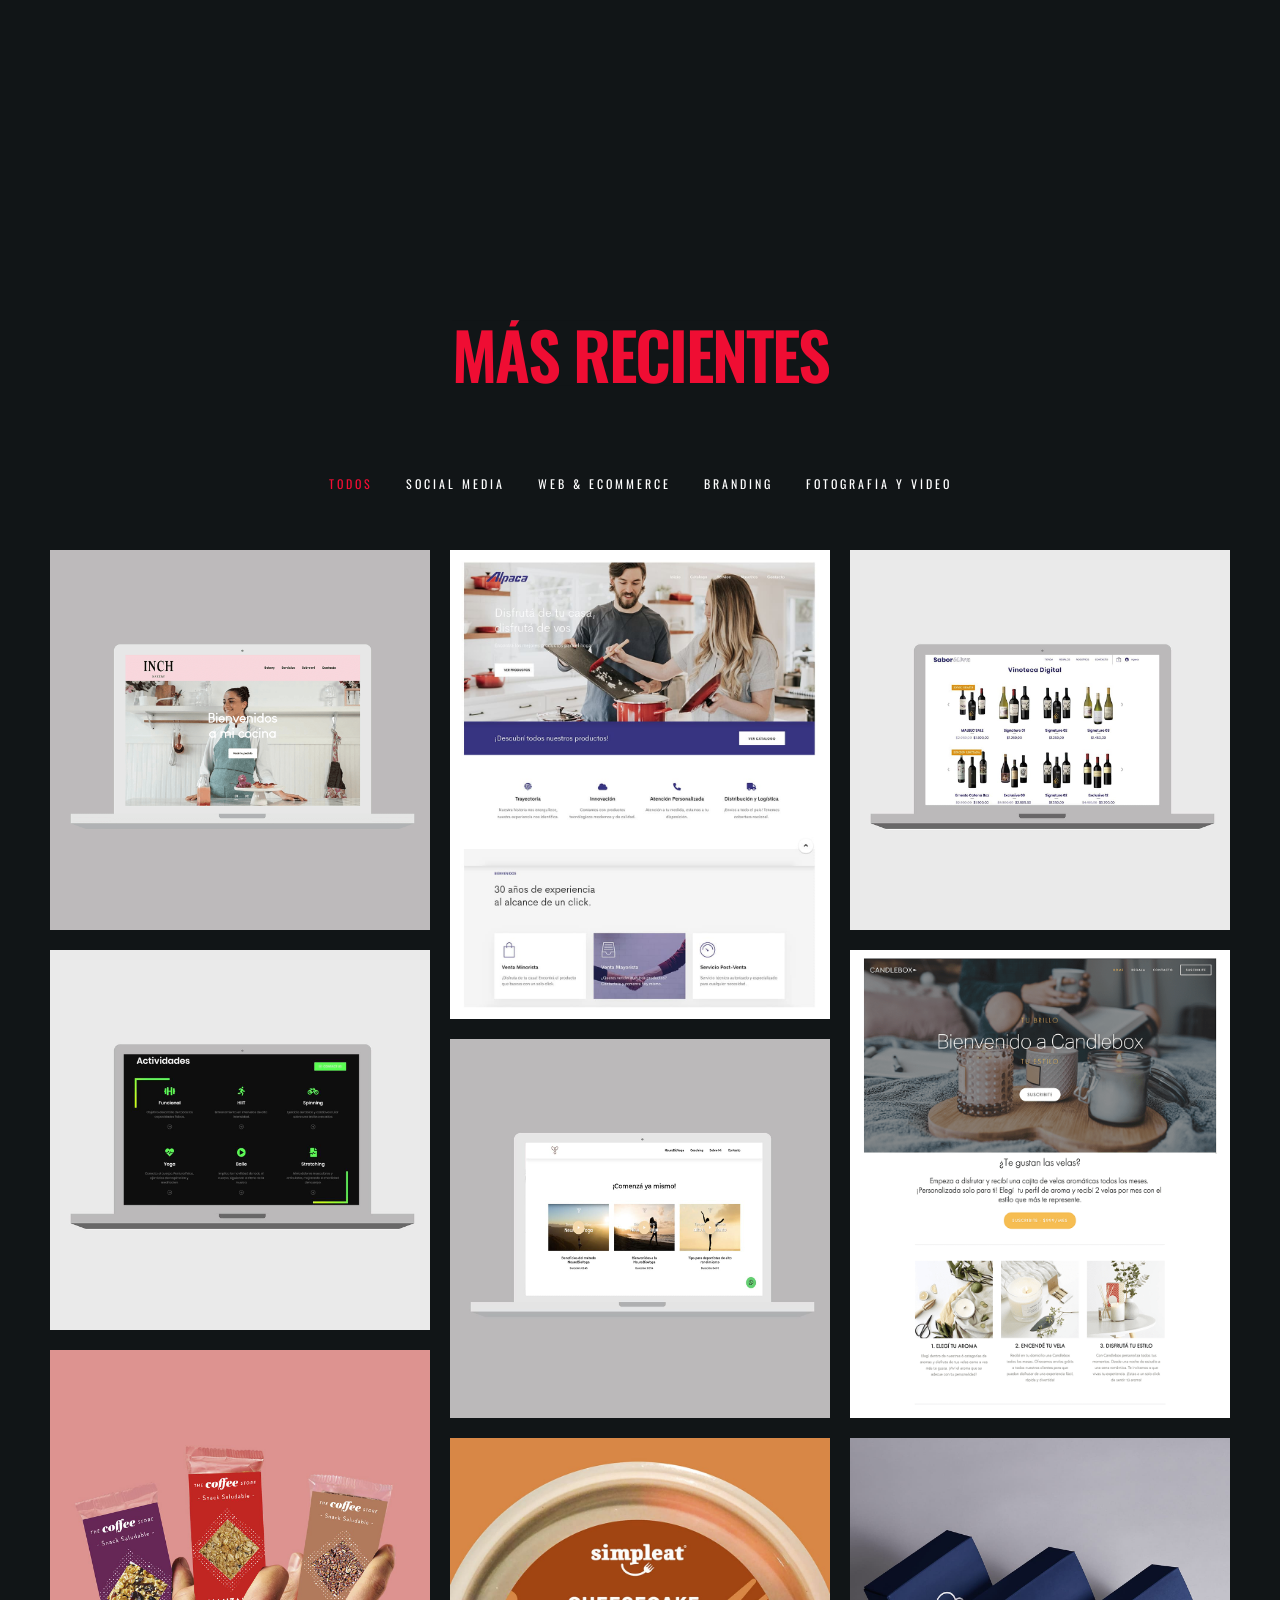
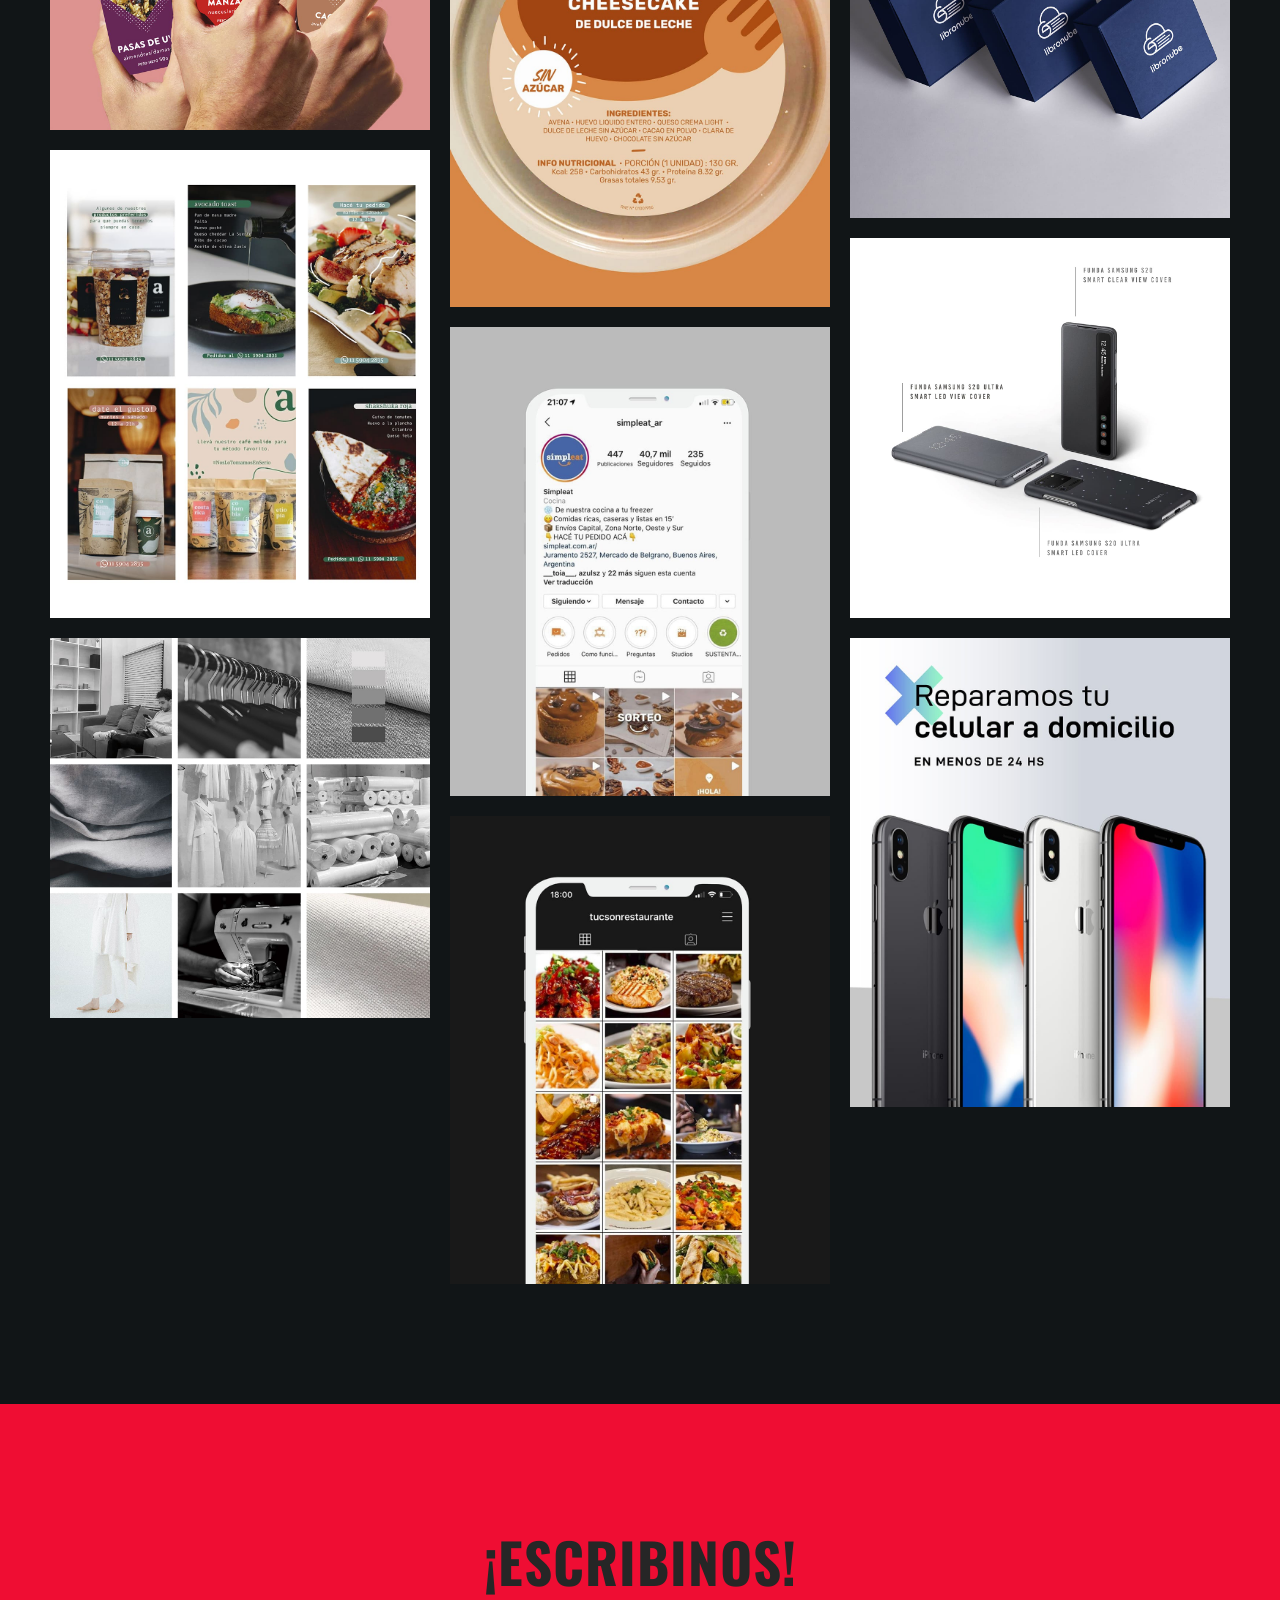
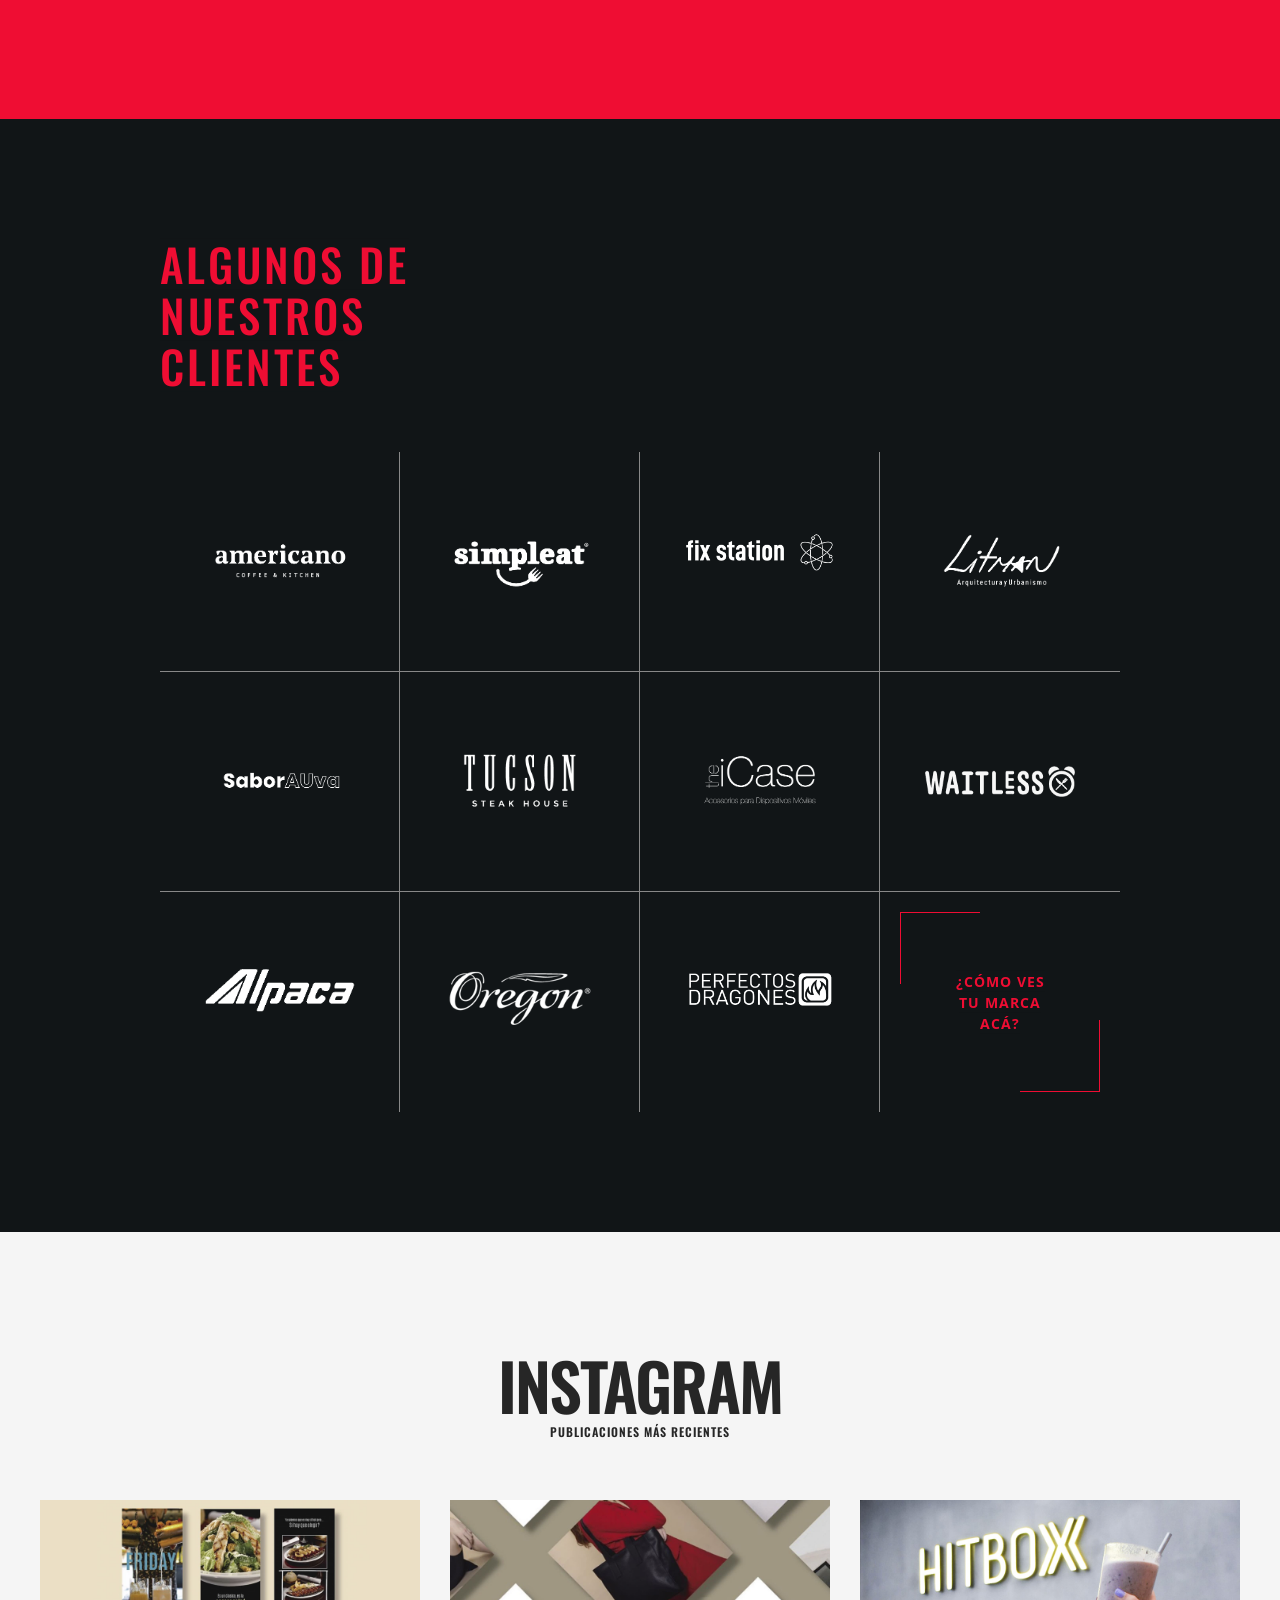
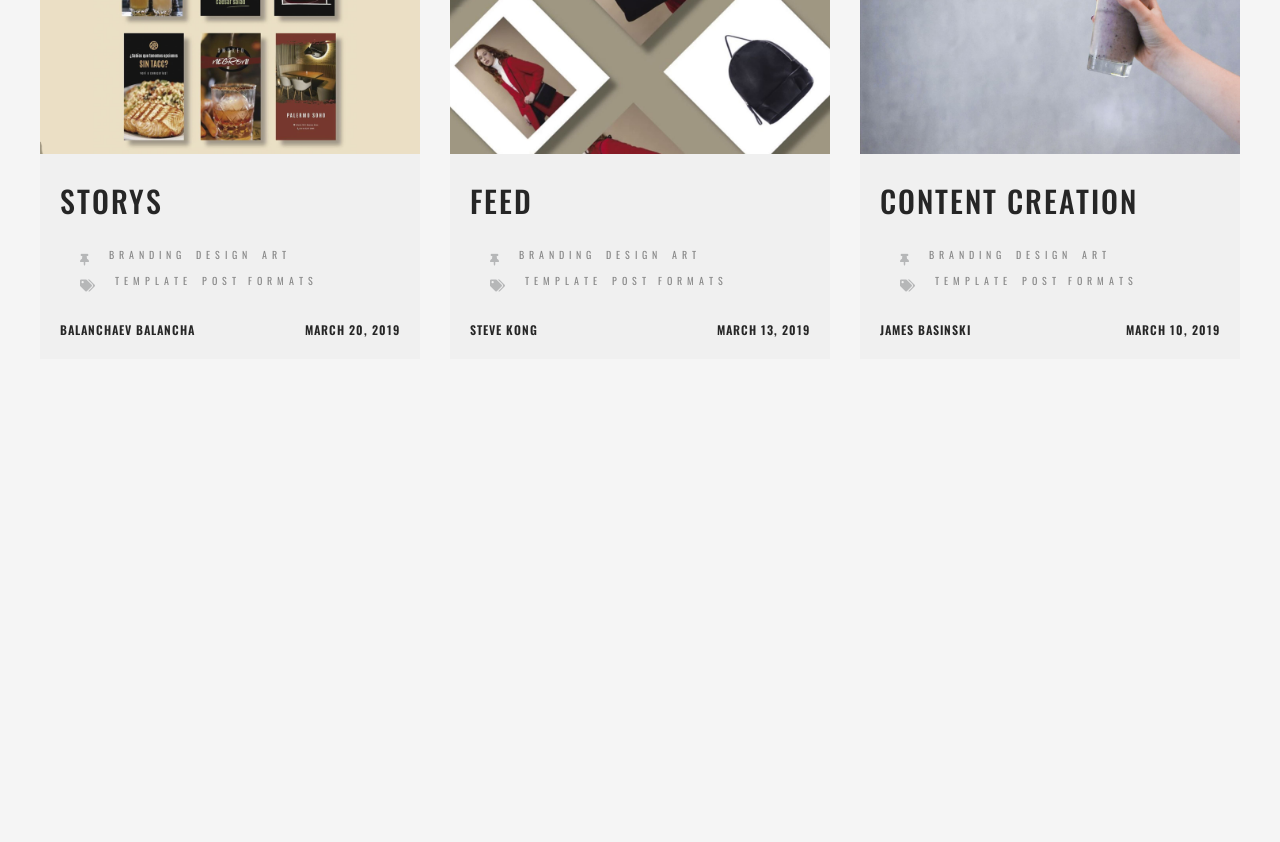
==== commit aeedd2c8: "nuevo logo" ====
--- a/index.html
+++ b/index.html
@@ -17,7 +17,7 @@
 	<body class="loader">
 		<!-- loading start -->
 		<div class="loading">
-		    <img class="logo-loading" src="/assets/feroz-blanco.png" alt="logo">
+		    <img class="logo-loading" src="assets/Blanco (1).png" alt="logo">
 			</div>
 			<!-- loading end -->
 	    
@@ -40,8 +40,8 @@
 			    <!-- logo start -->
 				<a href="index.html" class="logo pointer-large animsition-link">
 					<div class="logo-img-box">
-						<img class="logo-white" src="assets/feroz-blanco.png" alt="logo">
-						<img class="logo-black" src="assets/feroz-negro.png" alt="logo">
+						<img class="logo-white" src="assets/Blanco (1).png" alt="logo">
+						<img class="logo-black" src="assets/Negro.png" alt="logo">
 			        </div>
 		        </a><!-- logo end -->
 		        
@@ -56,7 +56,7 @@
 		<nav class="nav-container dark-bg-1">
 			<!-- nav-logo start -->
 			<div class="nav-logo">
-				<img src="/assets/feroz-blanco.png" alt="logo">
+				<img src="assets/Blanco (1).png" alt="logo">
 			</div><!-- nav-logo end -->
 			
 			<!-- menu-close -->
@@ -839,7 +839,7 @@
 				<!-- column start -->
 				<div class="two-columns bottom-padding-60">
 					<div class="content-right-margin-10 footer-center-mobile">
-						<img class="footer-logo" src="assets/feroz-blanco.png" alt="logo">
+						<img class="footer-logo" src="assets/Blanco (1).png" alt="logo">
 					</div>
 				</div><!-- column end -->
 				<!-- column start -->
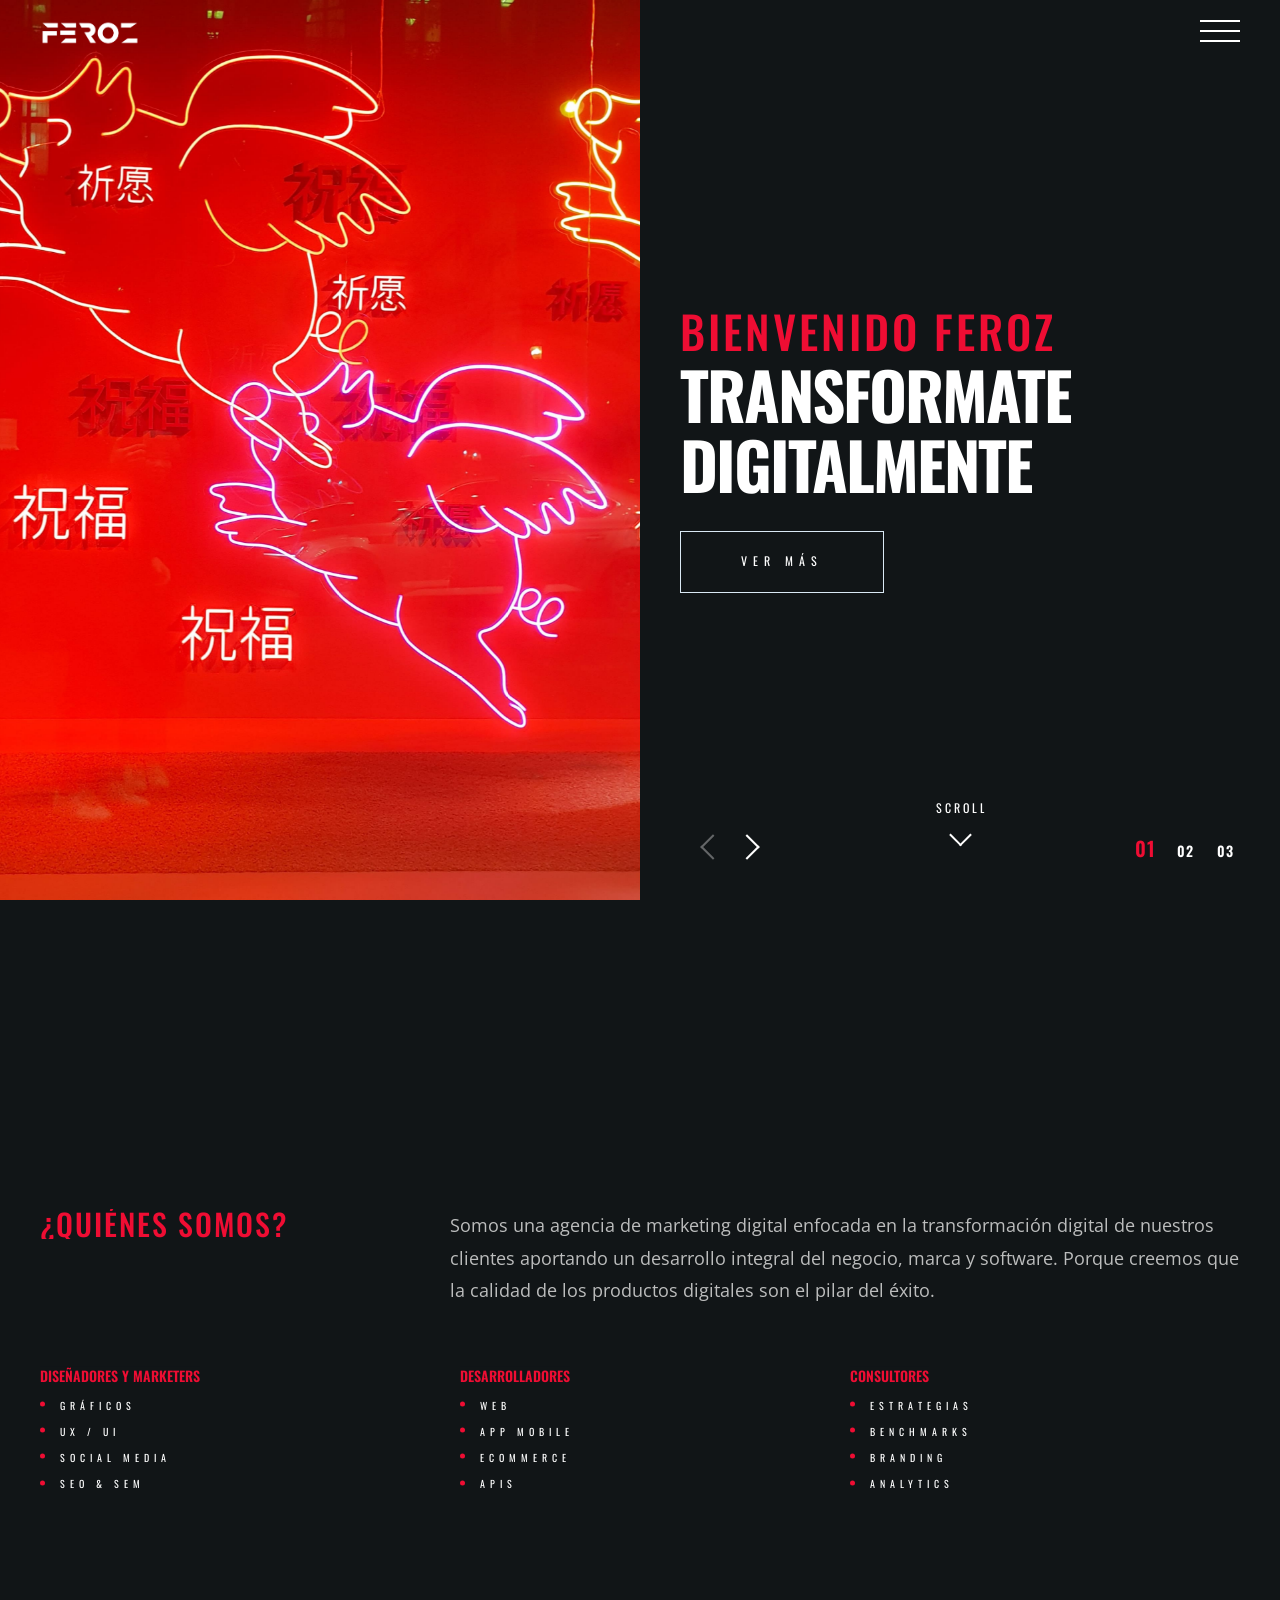
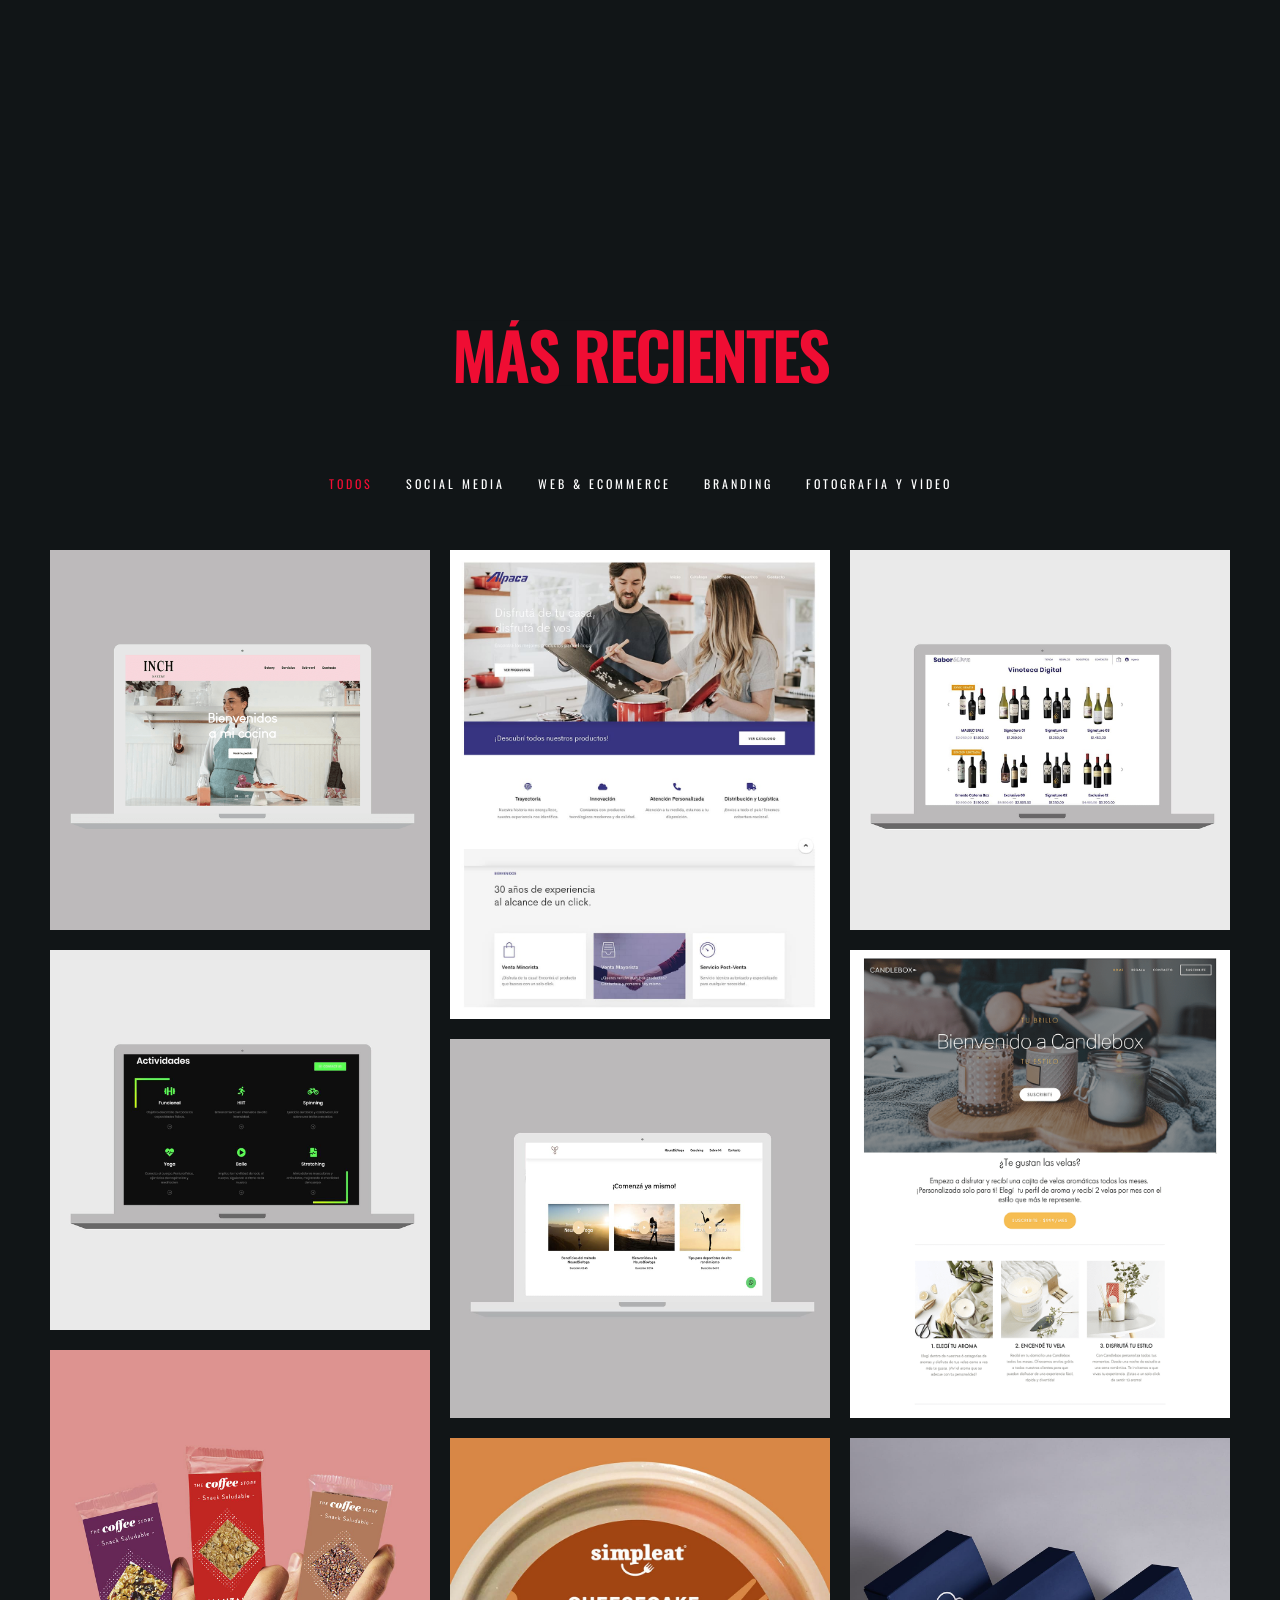
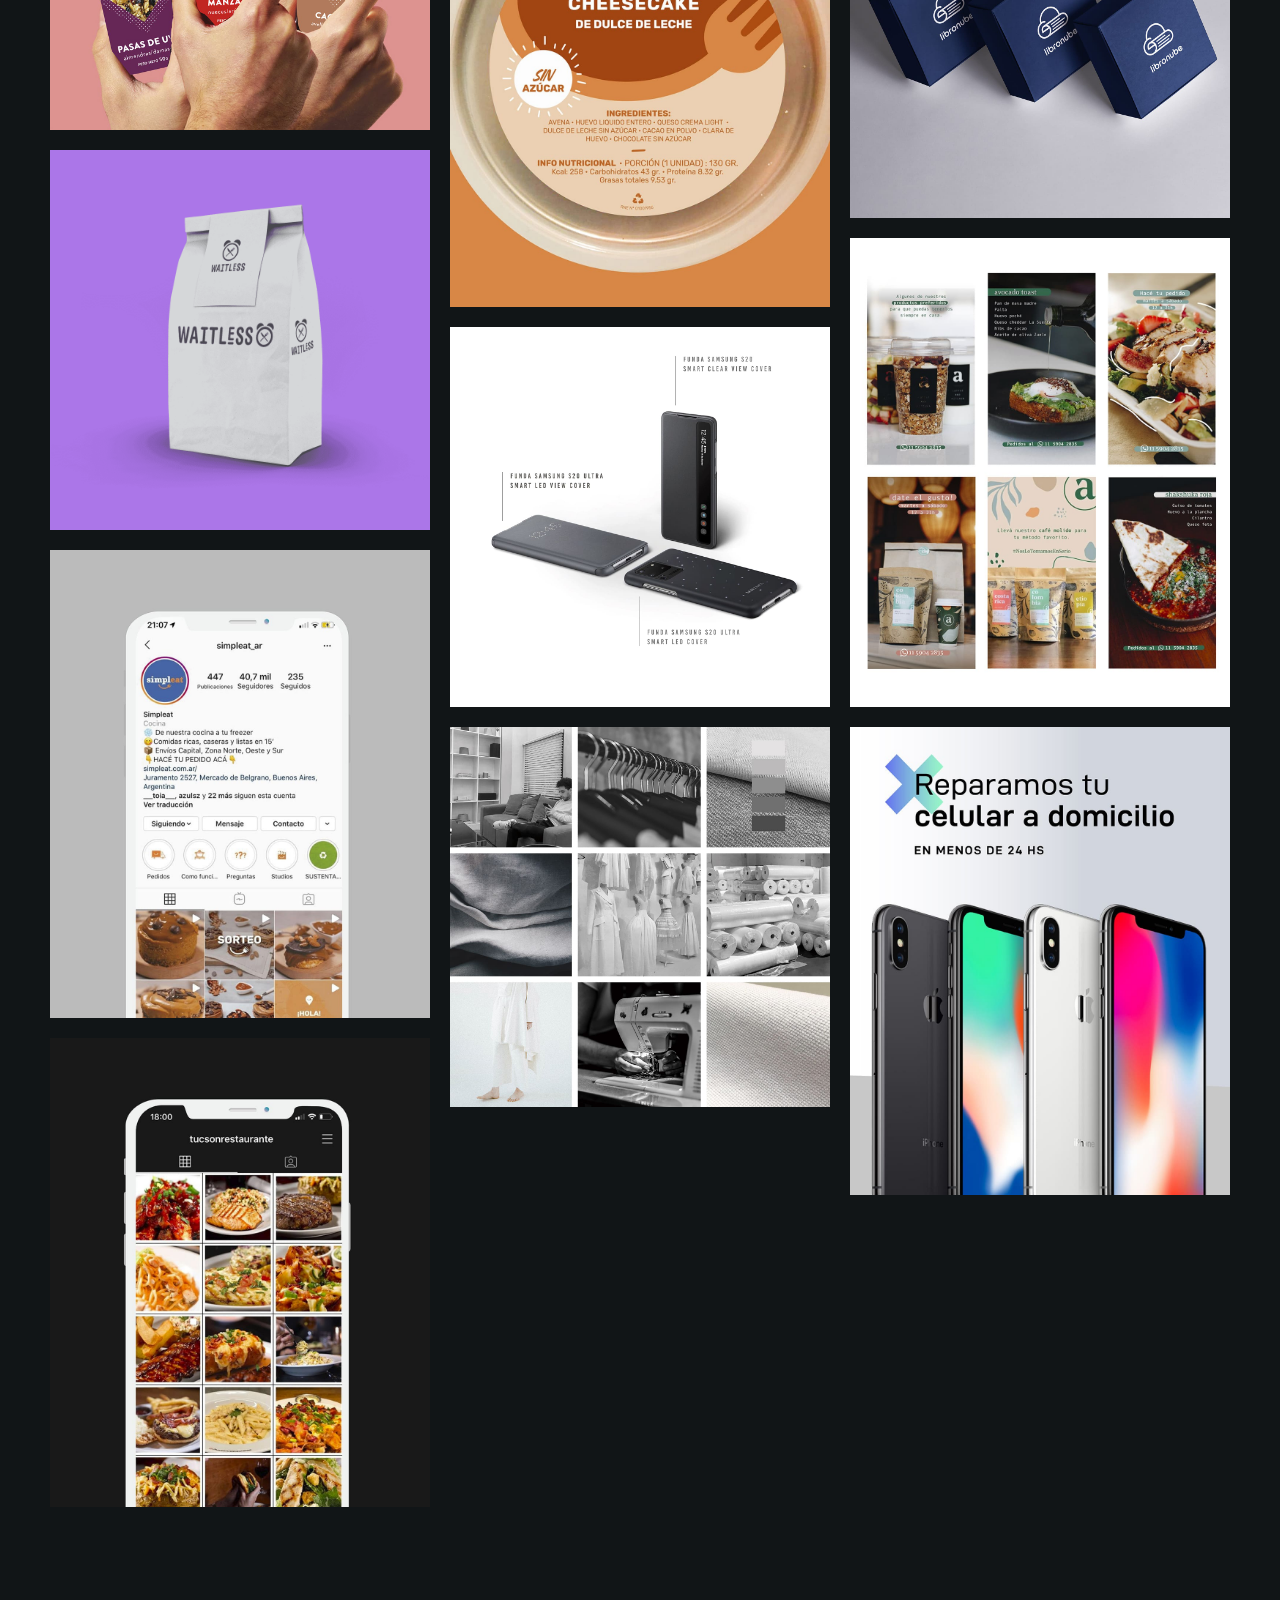
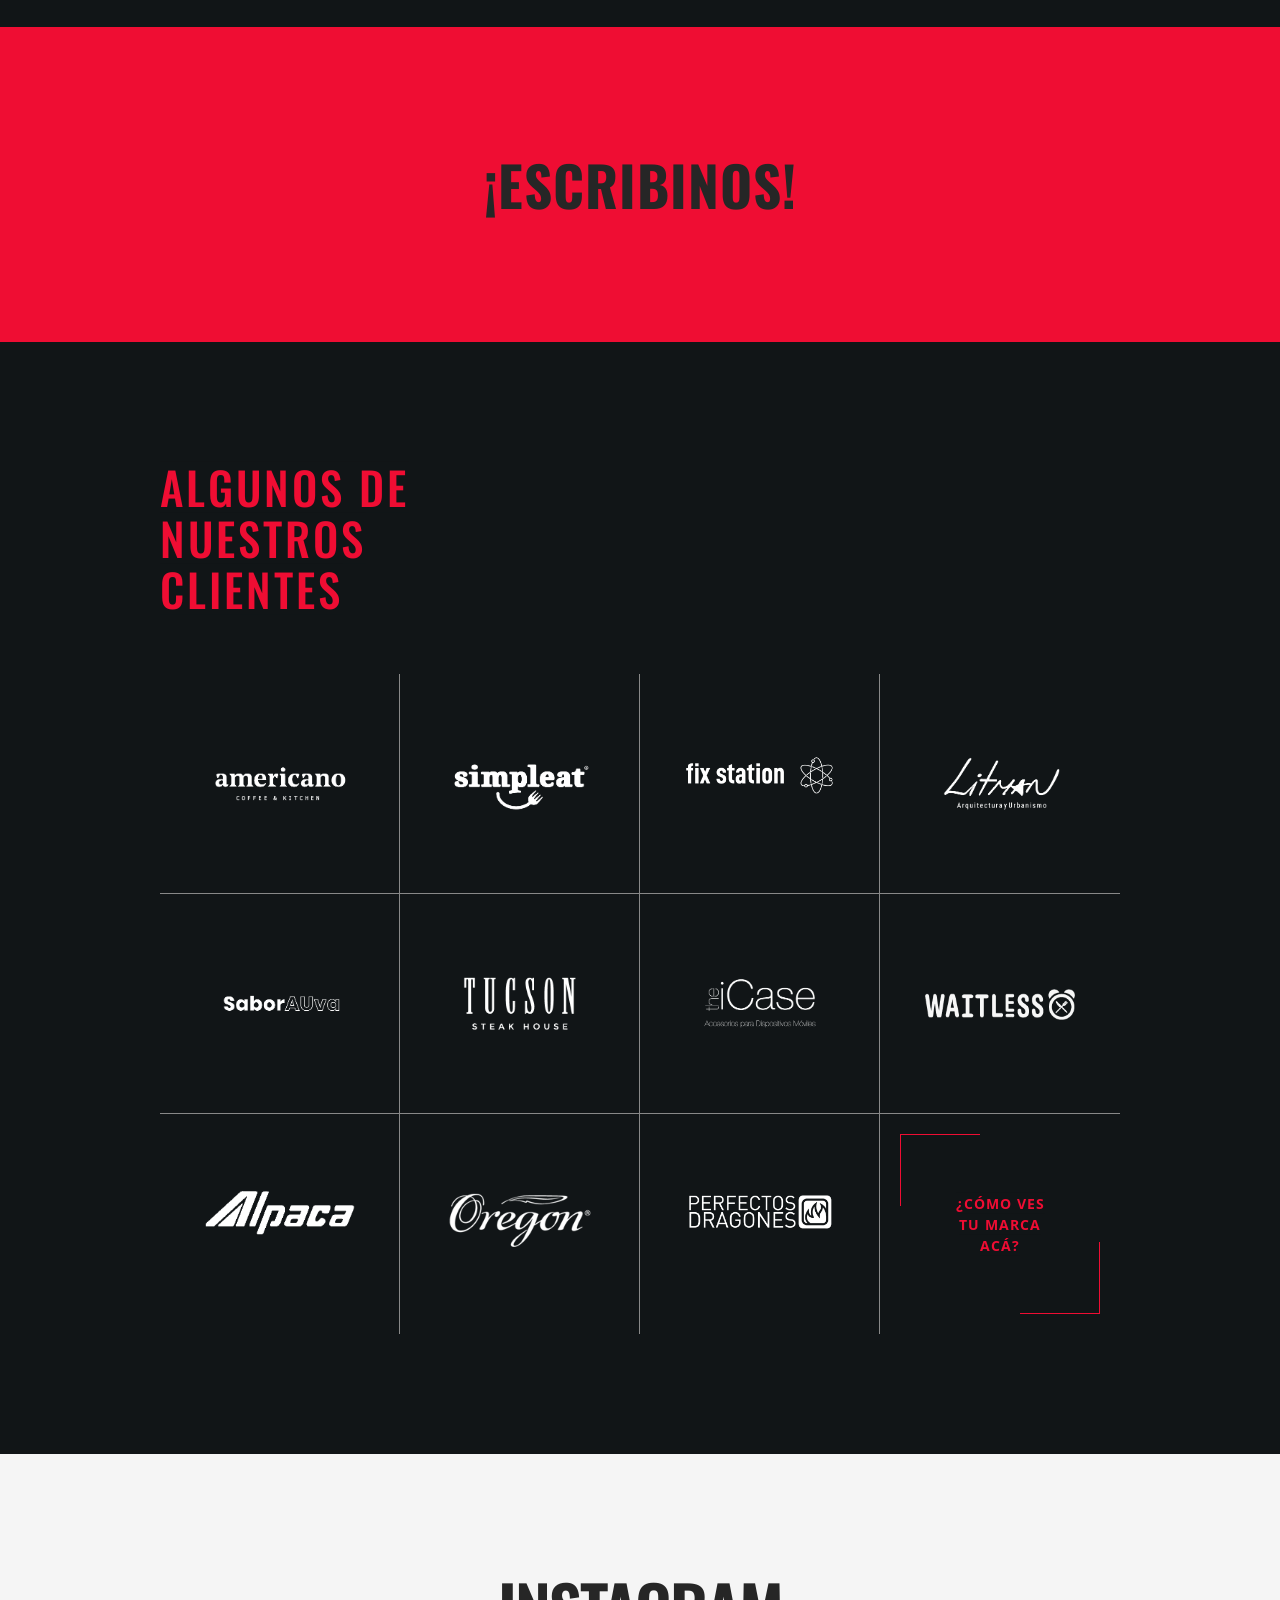
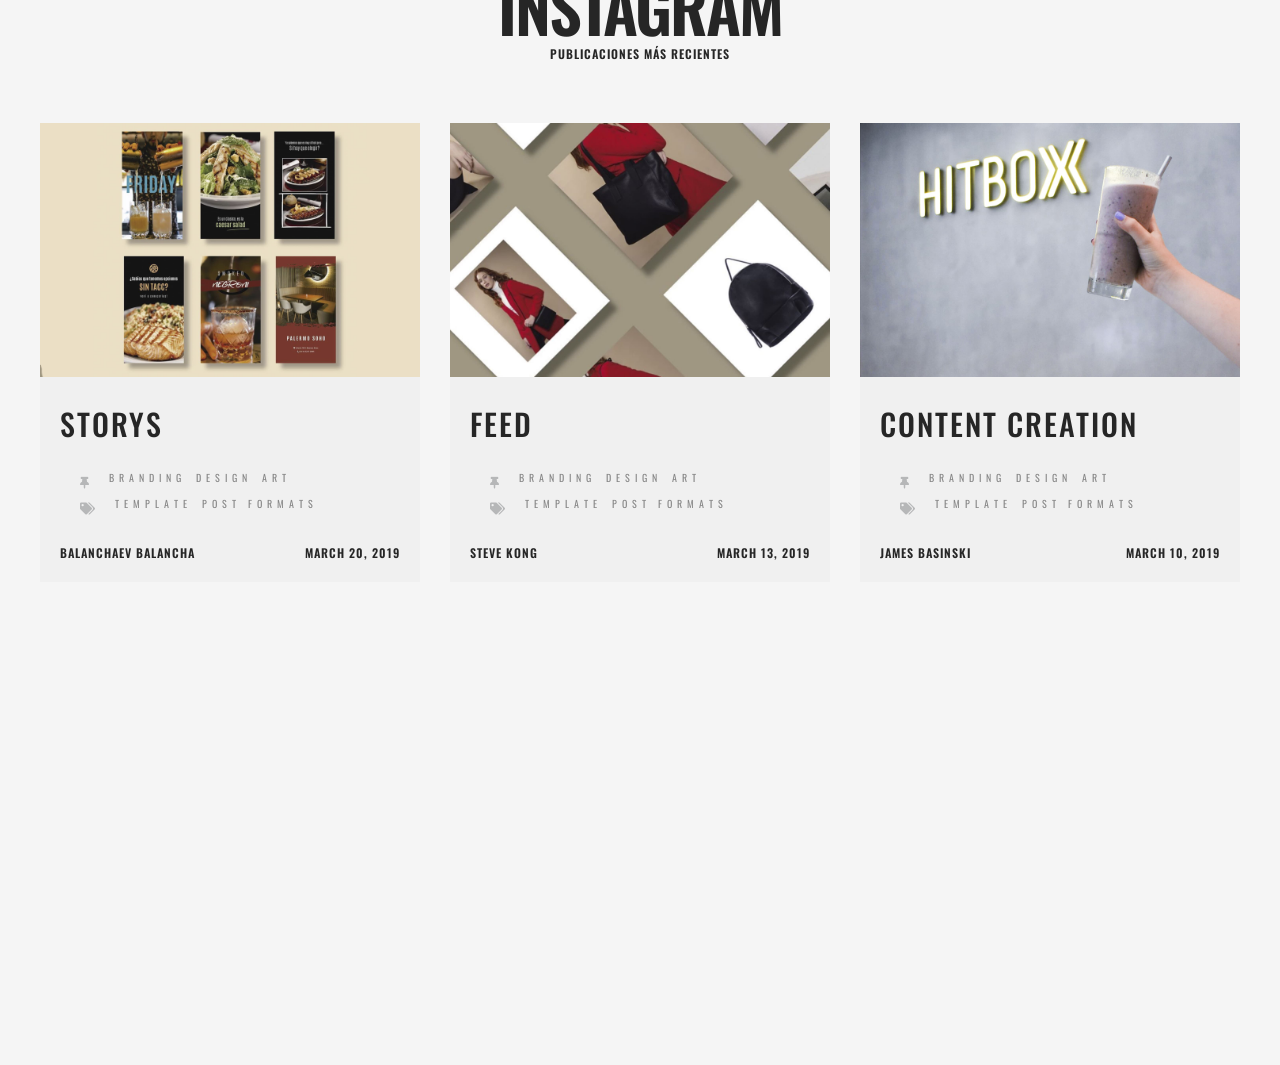
==== commit c54f3954: "waitless bag al portfolio" ====
--- a/index.html
+++ b/index.html
@@ -383,6 +383,7 @@
                                 </div>
                             </div>
                         </a><!-- grid-item end -->
+                      
                       <!-- grid-item start -->
             <a href="https://www.rebelclub.online/" class="animsition-link grid-item web">
                             <div class="work_item pointer-large hover-box hidden-box">
@@ -454,6 +455,7 @@
                                 </div>
                             </div>
                         </a><!-- grid-item end -->
+                        
                         <!-- grid-item start -->
                         <a href="project.html" class="animsition-link grid-item branding">
                           <div class="work_item pointer-large hover-box hidden-box">
@@ -467,7 +469,21 @@
                 </h3>
                               </div>
                           </div>
-                      </a><!-- grid-item end -->
+											</a><!-- grid-item end -->
+											<!-- grid-item start -->
+											<a href="www.waitlessorder.com" class="animsition-link grid-item branding">
+												<div class="work_item pointer-large hover-box hidden-box">
+														<img class="hover-img" src="assets/portfolio-posta/Wait-bag.png" alt="">
+														<div class="works-content">
+															<span class="small-title-oswald red-color work-title-overlay">Waitless Order</span>
+							<h3 class="title-style text-color-4">
+								<span class="work-title-overlay work-title-delay01">Re-diseño de packaging </span><br>
+								<!-- <span class="work-title-overlay work-title-delay02">Redes sociales</span><br> -->
+								<!-- <span class="work-title-overlay work-title-delay03">Man bun small</span> -->
+							</h3>
+														</div>
+												</div>
+										</a><!-- grid-item end -->
                         <!-- grid-item start -->
                         <a href="project.html" class="animsition-link grid-item foto">
                           <div class="work_item pointer-large hover-box hidden-box">
